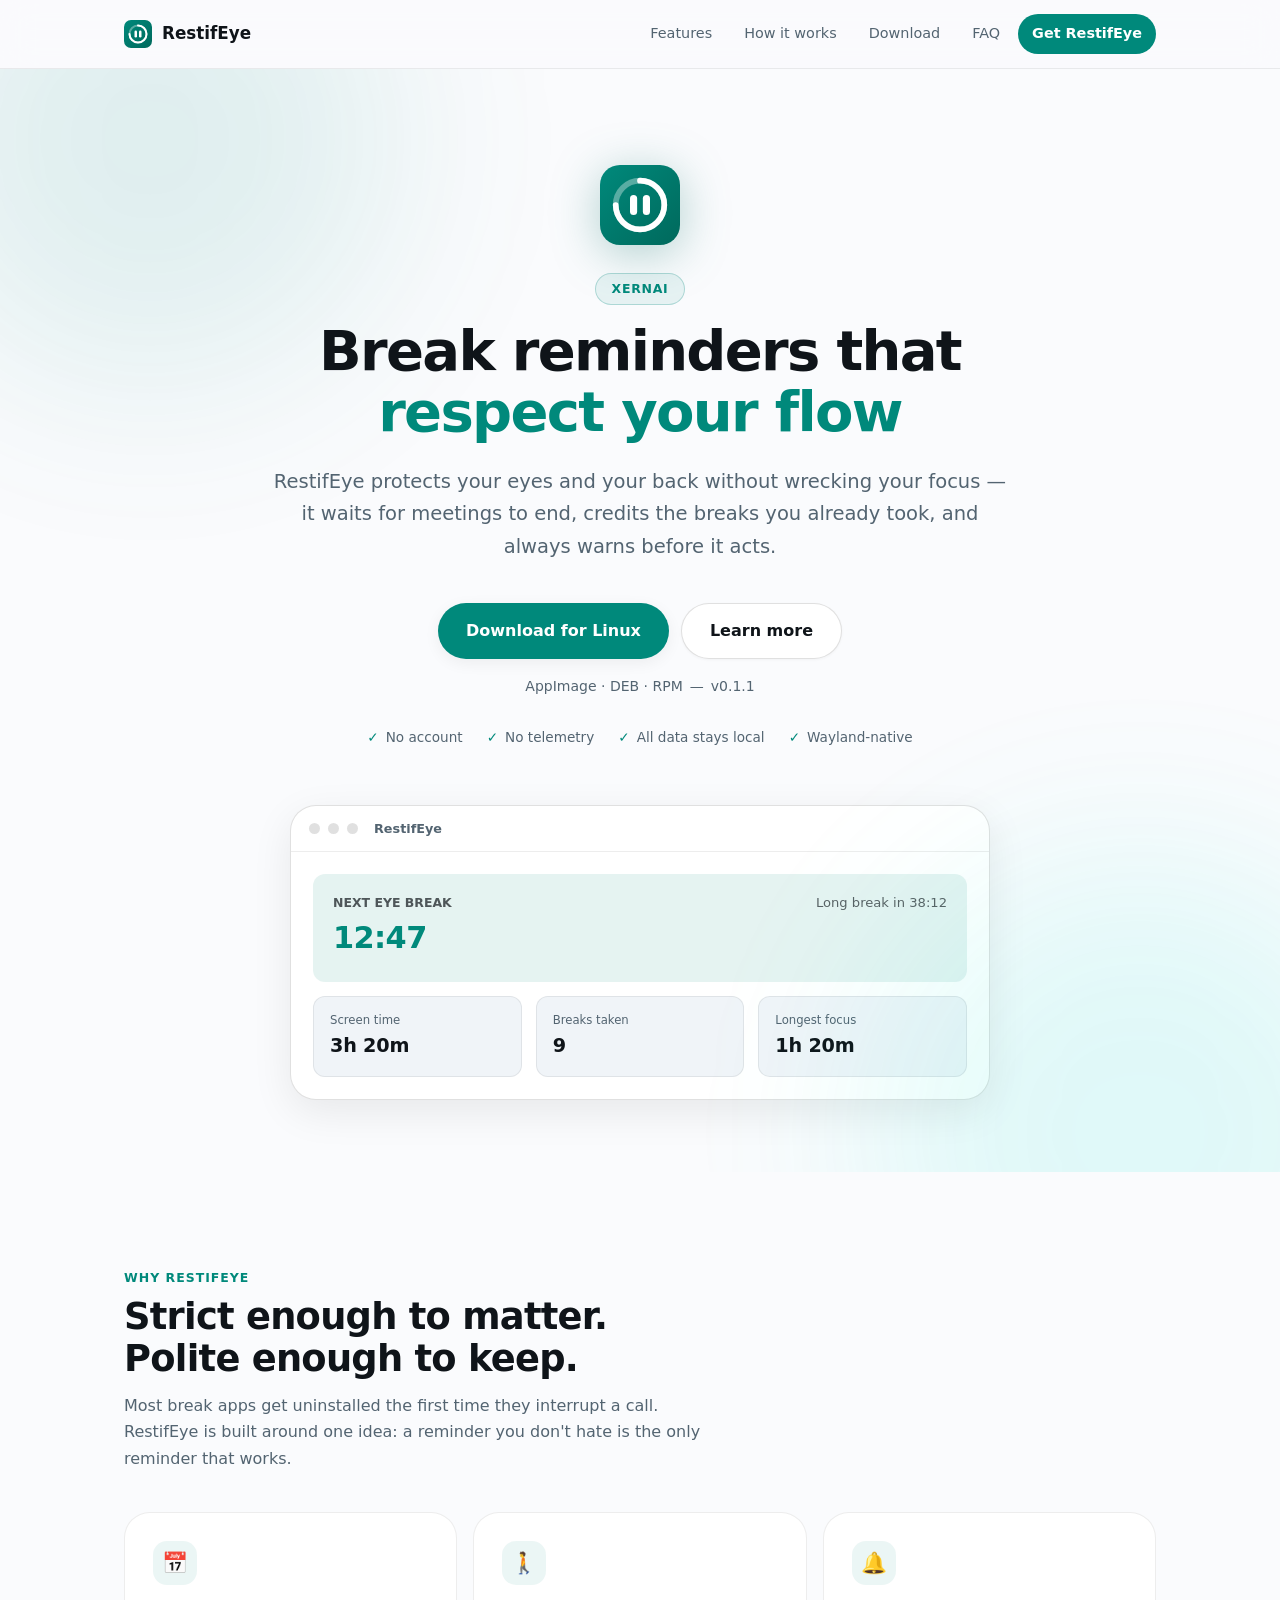
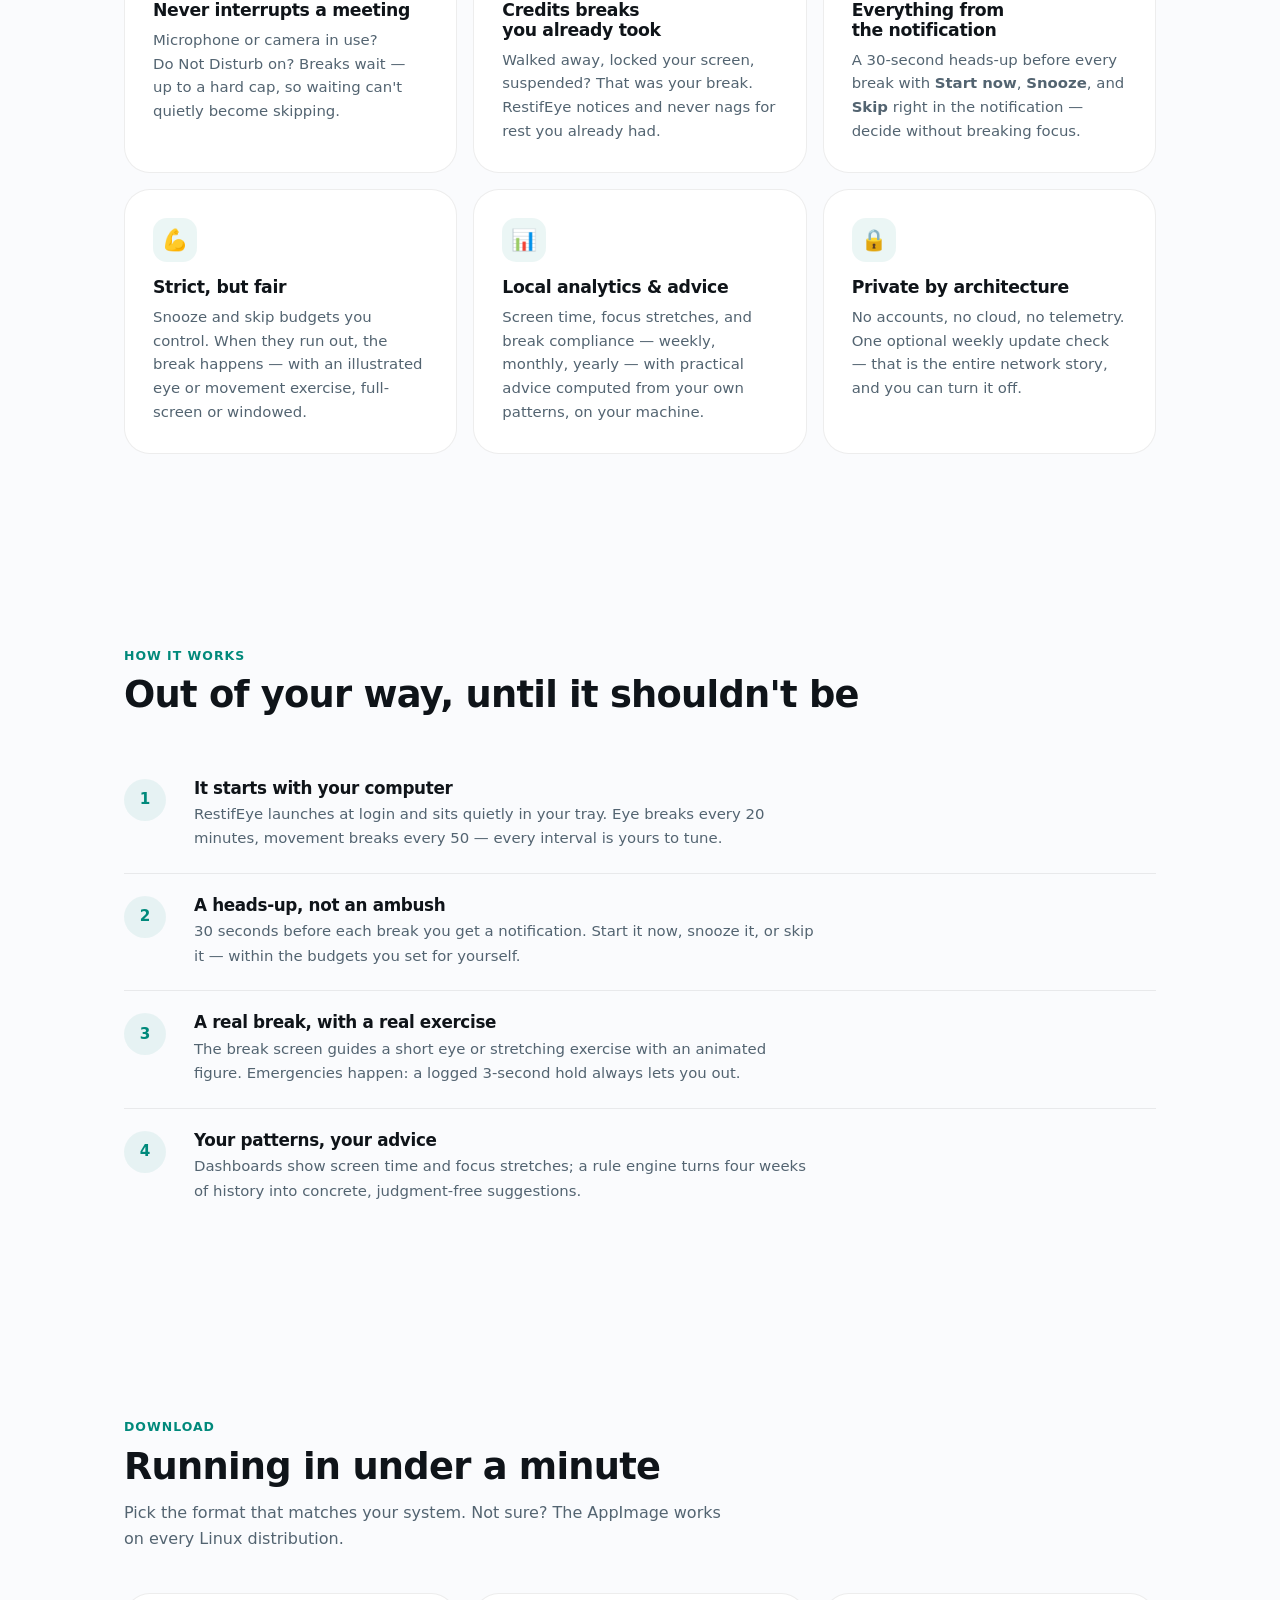
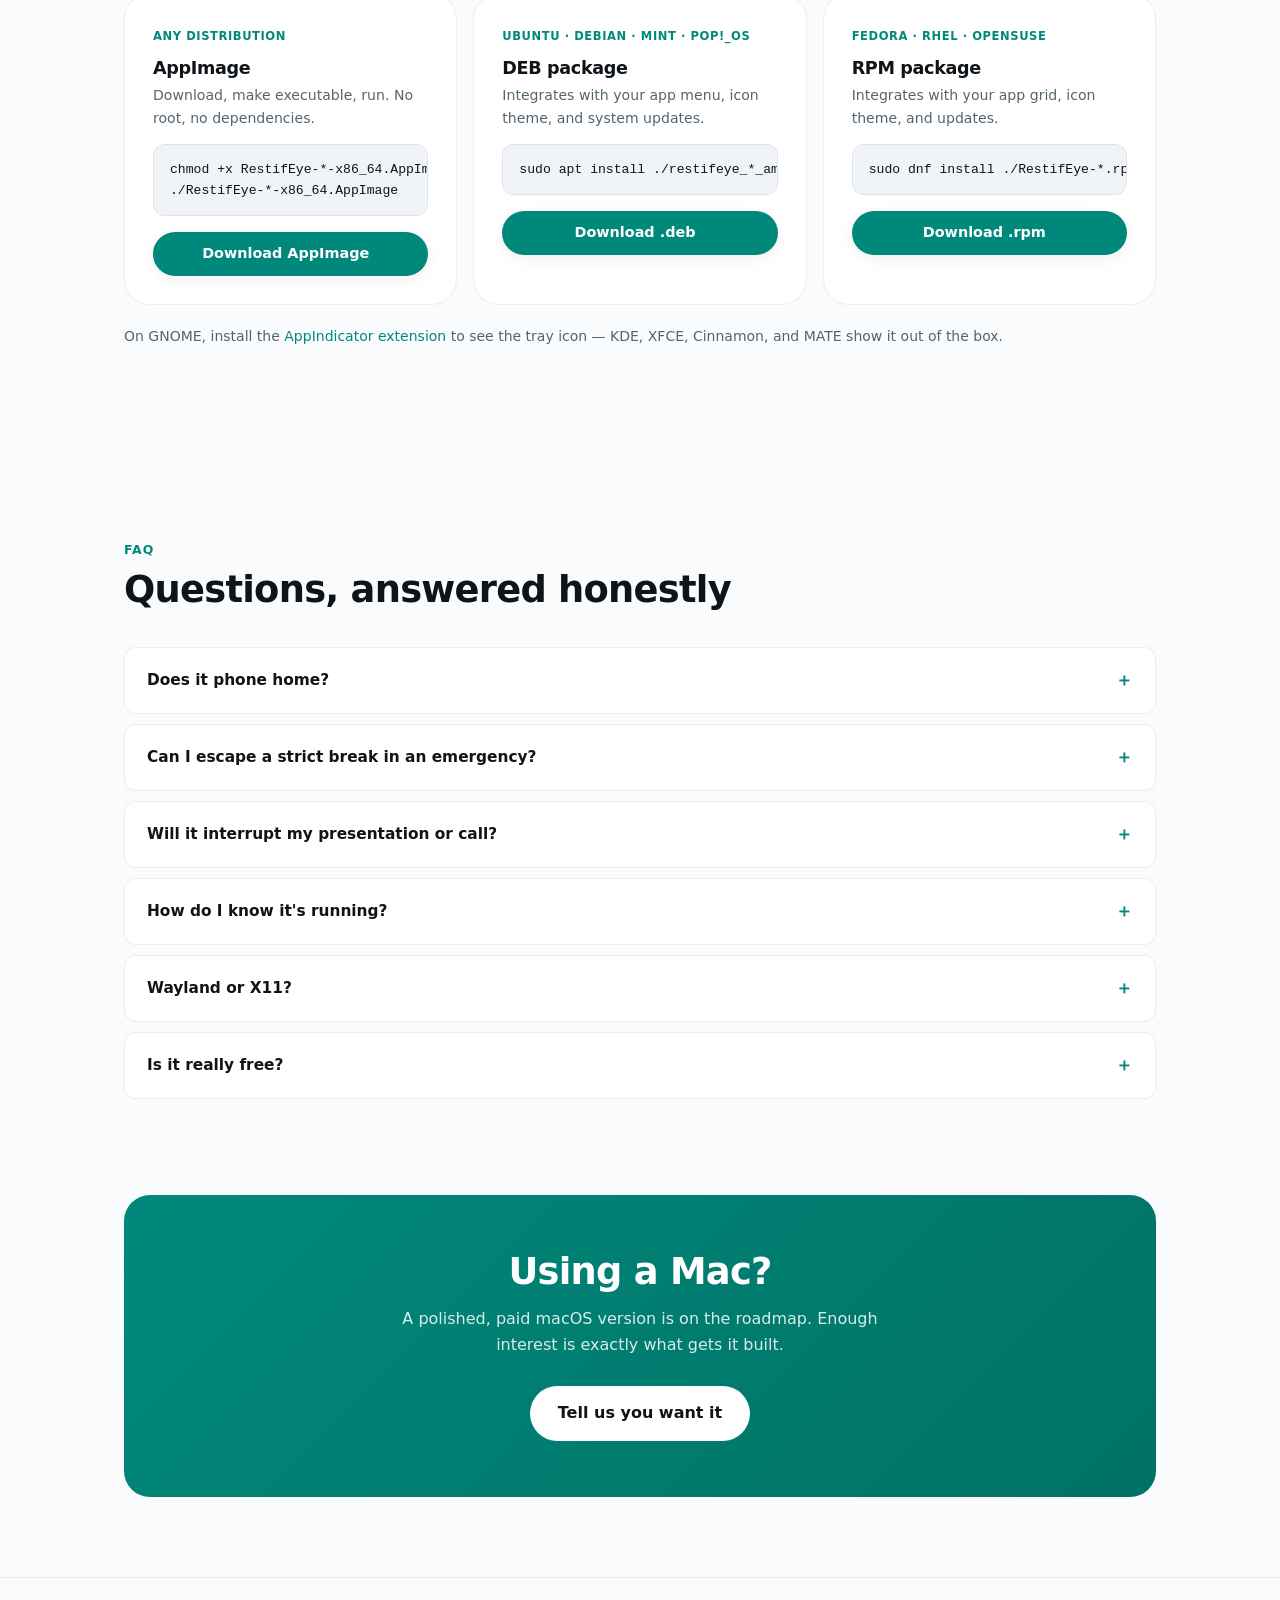
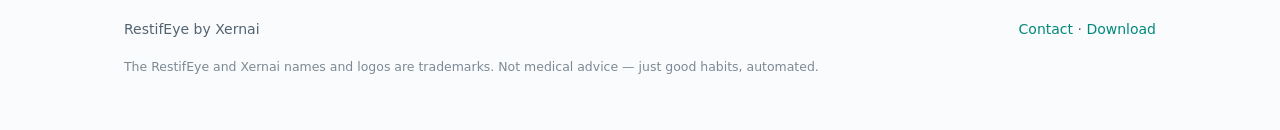
==== site/index.html @ 712b69b4 "feat: add version tracking metadata and update website layout and links" ====
<!DOCTYPE html>
<html lang="en">

<head>
  <meta charset="utf-8">
  <meta name="viewport" content="width=device-width, initial-scale=1">
  <title>RestifEye — break reminders that respect your flow</title>
  <meta name="description"
    content="A free break and eye-rest reminder for Linux. Meeting-aware, Wayland-native, all data stays local. Download as AppImage, DEB, or RPM.">
  <meta property="og:title" content="RestifEye — break reminders that respect your flow">
  <meta property="og:description" content="Free break reminders for Linux. Never mid-meeting. All data local.">
  <meta property="og:type" content="website">
  <meta property="og:image" content="og.png">
  <meta name="twitter:card" content="summary_large_image">
  <link rel="icon" href="icon.svg" type="image/svg+xml">
  <link rel="stylesheet" href="style.css">
</head>

<body>

  <nav class="nav" aria-label="Primary">
    <div class="nav-in">
      <a href="/" class="nav-brand"><img src="icon.svg" alt="" width="28" height="28"><span>RestifEye</span></a>
      <div class="nav-r">
        <a href="#features">Features</a>
        <a href="#how">How it works</a>
        <a href="#download">Download</a>
        <a href="#faq">FAQ</a>
        <a class="nav-cta" href="#download">Get RestifEye</a>
      </div>
    </div>
  </nav>

  <header class="hero">
    <div class="wrap">
      <img class="mark" src="icon.svg" alt="RestifEye logo" width="80" height="80">
      <p class="badge">Xernai</p>
      <h1>Break reminders that <em>respect your flow</em></h1>
      <p class="tagline">RestifEye protects your eyes and your back without wrecking your focus — it waits for meetings
        to end, credits the breaks you already took, and always warns before it acts.</p>
      <div class="hero-cta">
        <a id="hero-dl" class="btn btn-pri" href="#download">Download for Linux</a>
        <a class="btn btn-sec" href="#features">Learn more</a>
      </div>
      <p class="note">AppImage · DEB · RPM&ensp;—&ensp;<span class="version-badge"></span></p>
      <div class="trust" role="list">
        <span role="listitem">No account</span>
        <span role="listitem">No telemetry</span>
        <span role="listitem">All data stays local</span>
        <span role="listitem">Wayland-native</span>
      </div>
      <div class="mock" role="img" aria-label="Preview of the RestifEye dashboard">
        <div class="mock-bar"><i></i><i></i><i></i><b>RestifEye</b></div>
        <div class="mock-body">
          <div class="mock-card">
            <div><small>NEXT EYE BREAK</small><span class="big">12:47</span></div>
            <span class="sub">Long break in 38:12</span>
          </div>
          <div class="mock-row">
            <div class="mock-stat"><small>Screen time</small><b>3h 20m</b></div>
            <div class="mock-stat"><small>Breaks taken</small><b>9</b></div>
            <div class="mock-stat"><small>Longest focus</small><b>1h 20m</b></div>
          </div>
        </div>
      </div>
    </div>
  </header>

  <main>
    <section id="features" class="wrap">
      <p class="kicker">Why RestifEye</p>
      <h2>Strict enough to matter.<br>Polite enough to keep.</h2>
      <p class="section-sub">Most break apps get uninstalled the first time they interrupt a call. RestifEye is built
        around one idea: a reminder you don't hate is the only reminder that works.</p>
      <div class="grid rv-g">
        <div class="card rv">
          <span class="ico" aria-hidden="true">📅</span>
          <h3>Never interrupts a meeting</h3>
          <p>Microphone or camera in use? Do&nbsp;Not&nbsp;Disturb on? Breaks wait — up to a hard cap, so waiting can't
            quietly become skipping.</p>
        </div>
        <div class="card rv">
          <span class="ico" aria-hidden="true">🚶</span>
          <h3>Credits breaks you already took</h3>
          <p>Walked away, locked your screen, suspended? That was your break. RestifEye notices and never nags for rest
            you already had.</p>
        </div>
        <div class="card rv">
          <span class="ico" aria-hidden="true">🔔</span>
          <h3>Everything from the notification</h3>
          <p>A 30-second heads-up before every break with <strong>Start now</strong>, <strong>Snooze</strong>, and
            <strong>Skip</strong> right in the notification — decide without breaking focus.</p>
        </div>
        <div class="card rv">
          <span class="ico" aria-hidden="true">💪</span>
          <h3>Strict, but fair</h3>
          <p>Snooze and skip budgets you control. When they run out, the break happens — with an illustrated eye or
            movement exercise, full-screen or windowed.</p>
        </div>
        <div class="card rv">
          <span class="ico" aria-hidden="true">📊</span>
          <h3>Local analytics &amp; advice</h3>
          <p>Screen time, focus stretches, and break compliance — weekly, monthly, yearly — with practical advice
            computed from your own patterns, on your machine.</p>
        </div>
        <div class="card rv">
          <span class="ico" aria-hidden="true">🔒</span>
          <h3>Private by architecture</h3>
          <p>No accounts, no cloud, no telemetry. One optional weekly update check — that is the entire network story,
            and you can turn it off.</p>
        </div>
      </div>
    </section>

    <section id="how" class="wrap">
      <p class="kicker">How it works</p>
      <h2>Out of your way, until it shouldn't be</h2>
      <div class="steps">
        <div class="step rv">
          <div class="step-n" aria-hidden="true">1</div>
          <div>
            <h3>It starts with your computer</h3>
            <p>RestifEye launches at login and sits quietly in your tray. Eye breaks every 20 minutes, movement breaks
              every 50 — every interval is yours to tune.</p>
          </div>
        </div>
        <div class="step rv">
          <div class="step-n" aria-hidden="true">2</div>
          <div>
            <h3>A heads-up, not an ambush</h3>
            <p>30 seconds before each break you get a notification. Start it now, snooze it, or skip it — within the
              budgets you set for yourself.</p>
          </div>
        </div>
        <div class="step rv">
          <div class="step-n" aria-hidden="true">3</div>
          <div>
            <h3>A real break, with a real exercise</h3>
            <p>The break screen guides a short eye or stretching exercise with an animated figure. Emergencies happen: a
              logged 3-second hold always lets you out.</p>
          </div>
        </div>
        <div class="step rv">
          <div class="step-n" aria-hidden="true">4</div>
          <div>
            <h3>Your patterns, your advice</h3>
            <p>Dashboards show screen time and focus stretches; a rule engine turns four weeks of history into concrete,
              judgment-free suggestions.</p>
          </div>
        </div>
      </div>
    </section>

    <section id="download" class="wrap">
      <p class="kicker">Download</p>
      <h2>Running in under a minute</h2>
      <p class="section-sub">Pick the format that matches your system. Not sure? The AppImage works on every Linux
        distribution.</p>
      <div class="dl-cards rv-g">
        <div class="dl-card rv">
          <span class="tag">Any distribution</span>
          <h3>AppImage</h3>
          <p>Download, make executable, run. No root, no dependencies.</p>
          <pre><code>chmod +x RestifEye-*-x86_64.AppImage
./RestifEye-*-x86_64.AppImage</code></pre>
          <a class="btn btn-pri btn-sm" data-dl="appimage" href="downloads/">
            Download AppImage <span class="dl-size"></span>
          </a>
        </div>
        <div class="dl-card rv">
          <span class="tag">Ubuntu · Debian · Mint · Pop!_OS</span>
          <h3>DEB package</h3>
          <p>Integrates with your app menu, icon theme, and system updates.</p>
          <pre><code>sudo apt install ./restifeye_*_amd64.deb</code></pre>
          <a class="btn btn-pri btn-sm" data-dl="deb" href="downloads/">
            Download .deb <span class="dl-size"></span>
          </a>
        </div>
        <div class="dl-card rv">
          <span class="tag">Fedora · RHEL · openSUSE</span>
          <h3>RPM package</h3>
          <p>Integrates with your app grid, icon theme, and updates.</p>
          <pre><code>sudo dnf install ./RestifEye-*.rpm</code></pre>
          <a class="btn btn-pri btn-sm" data-dl="rpm" href="downloads/">
            Download .rpm <span class="dl-size"></span>
          </a>
        </div>
      </div>
      <p class="note" style="margin-top:20px">
        On GNOME, install the <a href="https://extensions.gnome.org/extension/615/appindicator-support/"
          rel="noopener">AppIndicator extension</a> to see the tray icon — KDE, XFCE, Cinnamon, and MATE show it out of
        the box.
      </p>
    </section>

    <section id="faq" class="wrap">
      <p class="kicker">FAQ</p>
      <h2>Questions, answered honestly</h2>
      <div class="faq">
        <details class="rv">
          <summary>Does it phone home?</summary>
          <p>No. There are no accounts and no telemetry. The only network request RestifEye can make is an optional
            weekly version check, and you can switch it off in Settings.</p>
        </details>
        <details class="rv">
          <summary>Can I escape a strict break in an emergency?</summary>
          <p>Always. Hold the escape button for three seconds and the break ends. It goes on your own stats —
            accountability to yourself, not to us.</p>
        </details>
        <details class="rv">
          <summary>Will it interrupt my presentation or call?</summary>
          <p>No. While your microphone or camera is in use, or Do&nbsp;Not&nbsp;Disturb is on, due breaks are deferred.
            A hard cap (15 minutes by default) makes sure deferral can't become denial.</p>
        </details>
        <details class="rv">
          <summary>How do I know it's running?</summary>
          <p>A tray icon with a small menu (open, pause, quit). Closing the window keeps RestifEye running in the
            background; launching it again reopens the same instance.</p>
        </details>
        <details class="rv">
          <summary>Wayland or X11?</summary>
          <p>Both. RestifEye is developed Wayland-first on Fedora GNOME and uses desktop-portal-friendly D-Bus APIs — no
            X11-only hacks that break on modern sessions.</p>
        </details>
        <details class="rv">
          <summary>Is it really free?</summary>
          <p>Yes — free on Linux, forever. A paid macOS and Windows version may come later; the Linux app stays free.
          </p>
        </details>
      </div>
    </section>

    <div class="wrap">
      <div class="banner rv">
        <h2>Using a Mac?</h2>
        <p>A polished, paid macOS version is on the roadmap. Enough interest is exactly what gets it built.</p>
        <a class="btn" href="mailto:xernaitech@gmail.com?subject=RestifEye%20for%20Mac">Tell us you want it</a>
      </div>
    </div>
  </main>

  <footer>
    <div class="wrap">
      <div class="footer-in">
        <p>RestifEye by Xernai</p>
        <p>
          <a href="mailto:xernaitech@gmail.com">Contact</a> ·
          <a href="#download">Download</a>
        </p>
      </div>
      <p class="footer-fine">The RestifEye and Xernai names and logos are trademarks. Not medical advice — just good
        habits, automated.</p>
    </div>
  </footer>

  <script>
    /* ── Direct downloads from local manifest ── */
    (function () {
      var BASE = 'downloads/';
      function fmtSize(b) { if (!b) return ''; return b > 1048576 ? (b / 1048576).toFixed(1) + ' MB' : (b / 1024).toFixed(0) + ' KB' }

      fetch(BASE + 'version.json')
        .then(function (r) { if (!r.ok) throw r; return r.json() })
        .then(function (d) {
          var files = d.files || {};
          document.querySelectorAll('[data-dl]').forEach(function (el) {
            var f = el.getAttribute('data-dl'), info = files[f];
            if (info && info.name) {
              el.href = BASE + info.name;
              var s = el.querySelector('.dl-size');
              if (s && info.size) s.textContent = fmtSize(info.size);
            }
          });
          if (d.version) {
            document.querySelectorAll('.version-badge').forEach(function (el) { el.textContent = 'v' + d.version });
          }
          var hero = document.getElementById('hero-dl');
          if (hero && files.appimage && files.appimage.name) hero.href = BASE + files.appimage.name;
        })
        .catch(function () { });
    })();

    /* ── Scroll reveal ── */
    (function () {
      var els = document.querySelectorAll('.rv');
      if (!els.length) return;
      if (!('IntersectionObserver' in window)) { els.forEach(function (e) { e.classList.add('on') }); return }
      var obs = new IntersectionObserver(function (entries) {
        entries.forEach(function (e) { if (e.isIntersecting) { e.target.classList.add('on'); obs.unobserve(e.target) } });
      }, { threshold: 0.08, rootMargin: '0px 0px -32px 0px' });
      els.forEach(function (e) { obs.observe(e) });
    })();
  </script>
</body>

</html>
---- site/style.css ----
:root {
  --bg: #FAFBFD; --bg-alt: #F0F4F8; --surface: #FFF; --surface-el: #FFF;
  --text: #0F1419; --text2: #536471; --text3: #8899A6;
  --pri: #00897B; --pri-h: #00796B; --pri-sub: rgba(0,137,123,.08);
  --pri-glow: rgba(0,137,123,.15); --accent: #00E5CC; --on-pri: #FFF;
  --border: rgba(0,0,0,.07); --border2: rgba(0,0,0,.12);
  --sh-sm: 0 1px 3px rgba(0,0,0,.04); --sh-md: 0 4px 16px rgba(0,0,0,.06);
  --sh-lg: 0 12px 40px rgba(0,0,0,.08);
  --r-sm: 12px; --r-md: 18px; --r-lg: 26px; --r-full: 9999px;
  --ease: cubic-bezier(.4,0,.2,1); --ease-o: cubic-bezier(0,0,.2,1);
}
@media(prefers-color-scheme:dark){:root{
  --bg: #0B1015; --bg-alt: #111820; --surface: #161D27; --surface-el: #1C2430;
  --text: #E6EDF3; --text2: #8B949E; --text3: #6E7781;
  --pri: #4DB6AC; --pri-h: #5CC4B8; --pri-sub: rgba(77,182,172,.1);
  --pri-glow: rgba(77,182,172,.12); --accent: #00E5CC; --on-pri: #0B1015;
  --border: rgba(255,255,255,.06); --border2: rgba(255,255,255,.12);
  --sh-sm: 0 1px 3px rgba(0,0,0,.3); --sh-md: 0 4px 16px rgba(0,0,0,.4);
  --sh-lg: 0 12px 40px rgba(0,0,0,.5);
}}
*{margin:0;padding:0;box-sizing:border-box}
html{scroll-behavior:smooth}
@media(prefers-reduced-motion:reduce){
  html{scroll-behavior:auto}
  *,*::before,*::after{animation:none!important;transition:none!important}
}
body{font-family:system-ui,-apple-system,BlinkMacSystemFont,'Segoe UI',Roboto,sans-serif;
  background:var(--bg);color:var(--text);line-height:1.65;-webkit-font-smoothing:antialiased}
h1,h2,h3{line-height:1.15;letter-spacing:-.02em;text-wrap:balance;font-weight:700}
code{font-family:ui-monospace,'JetBrains Mono','Fira Code',Menlo,monospace}
a{color:var(--pri);text-decoration:none}a:hover{text-decoration:underline}
.wrap{max-width:1080px;margin:0 auto;padding-inline:24px}

/* ── Nav ── */
.nav{position:sticky;top:0;z-index:50;backdrop-filter:blur(16px);-webkit-backdrop-filter:blur(16px);
  background:color-mix(in srgb,var(--bg) 80%,transparent);border-bottom:1px solid var(--border)}
.nav-in{display:flex;align-items:center;gap:12px;max-width:1080px;margin:0 auto;padding:14px 24px}
.nav-brand{display:flex;align-items:center;gap:10px;text-decoration:none;color:var(--text)}
.nav-brand img{width:28px;height:28px}
.nav-brand span{font-weight:700;font-size:1.05rem}
.nav-r{margin-left:auto;display:flex;gap:4px;align-items:center}
.nav-r a{color:var(--text2);text-decoration:none;font-size:.9rem;font-weight:500;
  padding:8px 14px;border-radius:var(--r-full);transition:background .15s var(--ease),color .15s var(--ease)}
.nav-r a:hover{background:var(--surface-el);color:var(--text)}
.nav-cta{background:var(--pri)!important;color:var(--on-pri)!important;font-weight:600!important}
.nav-cta:hover{filter:brightness(1.08)}
@media(max-width:640px){.nav-r a:not(.nav-cta){display:none}}

/* ── Hero ── */
.hero{position:relative;overflow:hidden;padding:96px 0 72px;text-align:center}
.hero::before,.hero::after{content:'';position:absolute;border-radius:50%;filter:blur(100px);pointer-events:none;opacity:.7}
.hero::before{width:500px;height:500px;background:var(--pri-glow);top:-180px;left:-100px;animation:drift 18s ease-in-out infinite alternate}
.hero::after{width:560px;height:560px;background:color-mix(in srgb,var(--accent) 15%,transparent);bottom:-240px;right:-140px;animation:drift 22s ease-in-out infinite alternate-reverse}
@keyframes drift{from{transform:translate(0,0)}to{transform:translate(30px,20px)}}
.hero>.wrap{position:relative}
.hero .mark{display:block;width:80px;height:80px;margin:0 auto 28px;
  filter:drop-shadow(0 8px 24px rgba(0,105,92,.3));animation:float 6s ease-in-out infinite}
@keyframes float{0%,100%{transform:translateY(0)}50%{transform:translateY(-8px)}}
.badge{display:inline-block;font-size:.78rem;font-weight:600;letter-spacing:.06em;text-transform:uppercase;
  color:var(--pri);background:var(--pri-sub);border:1px solid color-mix(in srgb,var(--pri) 25%,transparent);
  padding:5px 16px;border-radius:var(--r-full);margin-bottom:16px}
h1{font-size:clamp(2.2rem,5.5vw,3.5rem);letter-spacing:-.03em;line-height:1.08;max-width:760px;margin:0 auto}
h1 em{font-style:normal;color:var(--pri)}
.tagline{font-size:clamp(1.05rem,2vw,1.22rem);color:var(--text2);margin:24px auto 0;max-width:60ch}
.hero-cta{margin-top:40px;display:flex;gap:12px;justify-content:center;flex-wrap:wrap}

/* ── Buttons ── */
.btn{display:inline-flex;align-items:center;gap:10px;padding:14px 28px;border-radius:var(--r-full);
  text-decoration:none;font-weight:600;font-size:1rem;
  transition:transform .15s var(--ease),filter .15s var(--ease),box-shadow .15s var(--ease)}
.btn:hover{filter:brightness(1.07);transform:translateY(-1px);text-decoration:none}
.btn:active{transform:translateY(0)}.btn:focus-visible{outline:3px solid var(--pri);outline-offset:3px}
.btn-pri{background:var(--pri);color:var(--on-pri);box-shadow:var(--sh-md)}
.btn-sec{background:var(--surface);color:var(--text);border:1px solid var(--border2);box-shadow:var(--sh-sm)}
.btn-sm{padding:10px 20px;font-size:.9rem}
.dl-size{font-size:.8rem;opacity:.7;font-weight:400}
.note{margin-top:16px;font-size:.875rem;color:var(--text2)}
.note a{color:var(--pri)}

.trust{margin-top:28px;display:flex;gap:8px 24px;justify-content:center;flex-wrap:wrap;font-size:.85rem;color:var(--text2)}
.trust span::before{content:'✓';color:var(--pri);font-weight:700;margin-right:7px}

/* ── Mock ── */
.mock{margin:56px auto 0;max-width:700px;text-align:left;
  background:var(--surface);border:1px solid var(--border2);border-radius:var(--r-lg);box-shadow:var(--sh-lg);overflow:hidden}
.mock-bar{display:flex;align-items:center;gap:8px;padding:12px 18px;border-bottom:1px solid var(--border)}
.mock-bar i{width:11px;height:11px;border-radius:50%;background:var(--border2);display:inline-block}
.mock-bar b{margin-left:8px;font-size:.8rem;font-weight:600;color:var(--text2)}
.mock-body{padding:22px;display:grid;gap:14px}
.mock-card{background:color-mix(in srgb,var(--pri) 10%,transparent);color:var(--text);
  border-radius:var(--r-sm);padding:18px 20px;display:flex;align-items:baseline;justify-content:space-between;gap:12px;flex-wrap:wrap}
.mock-card small{font-size:.78rem;font-weight:600;opacity:.7;display:block}
.mock-card .big{font-size:1.9rem;font-weight:700;font-variant-numeric:tabular-nums;letter-spacing:-.02em;color:var(--pri)}
.mock-card .sub{font-size:.82rem;opacity:.65}
.mock-row{display:grid;grid-template-columns:repeat(3,1fr);gap:14px}
@media(max-width:560px){.mock-row{grid-template-columns:1fr}}
.mock-stat{background:var(--bg-alt);border:1px solid var(--border);border-radius:var(--r-sm);padding:14px 16px}
.mock-stat small{font-size:.73rem;color:var(--text2);display:block}
.mock-stat b{font-size:1.2rem;font-weight:700;letter-spacing:-.01em}

/* ── Sections ── */
section{padding:96px 0}
.kicker{font-size:.78rem;font-weight:700;letter-spacing:.08em;text-transform:uppercase;color:var(--pri);margin-bottom:8px}
h2{font-size:clamp(1.7rem,3.2vw,2.3rem)}
.section-sub{color:var(--text2);max-width:60ch;margin-top:12px}

/* ── Cards ── */
.grid{display:grid;grid-template-columns:repeat(auto-fit,minmax(280px,1fr));gap:16px;margin-top:40px}
.card{background:var(--surface);border:1px solid var(--border);border-radius:var(--r-lg);padding:28px;
  transition:transform .2s var(--ease),box-shadow .2s var(--ease),border-color .2s var(--ease)}
.card:hover{transform:translateY(-4px);box-shadow:var(--sh-lg);border-color:var(--border2)}
.card h3{font-size:1.08rem;font-weight:600;margin-bottom:8px}
.card p{font-size:.93rem;color:var(--text2);line-height:1.6}
.card .ico{width:44px;height:44px;display:grid;place-items:center;font-size:1.3rem;border-radius:14px;
  margin-bottom:16px;background:var(--pri-sub)}

/* ── Steps ── */
.steps{margin-top:40px}
.step{display:grid;grid-template-columns:52px 1fr;gap:18px;padding:22px 0;border-bottom:1px solid var(--border)}
.step:last-child{border-bottom:none}
.step-n{width:42px;height:42px;border-radius:50%;display:grid;place-items:center;font-weight:700;font-size:.95rem;
  background:var(--pri-sub);color:var(--pri)}
.step h3{font-size:1.05rem;font-weight:600;margin-bottom:4px}
.step p{color:var(--text2);font-size:.93rem;max-width:620px}

/* ── Download ── */
.dl-cards{display:grid;grid-template-columns:repeat(auto-fit,minmax(280px,1fr));gap:16px;margin-top:40px}
.dl-card{background:var(--surface);border:1px solid var(--border);border-radius:var(--r-lg);padding:28px;
  transition:border-color .2s var(--ease)}
.dl-card:hover{border-color:var(--pri)}
.dl-card .tag{display:inline-block;font-size:.72rem;font-weight:700;letter-spacing:.05em;text-transform:uppercase;color:var(--pri);margin-bottom:12px}
.dl-card h3{font-size:1.1rem;font-weight:600;margin-bottom:6px}
.dl-card p{font-size:.88rem;color:var(--text2);margin-bottom:14px}
.dl-card pre{background:var(--bg-alt);border:1px solid var(--border);border-radius:var(--r-sm);
  padding:14px 16px;overflow-x:auto;font-size:.82rem;line-height:1.6;margin-bottom:16px}
.dl-card .btn{width:100%;justify-content:center}

/* ── FAQ ── */
.faq{margin-top:36px;display:grid;gap:10px}
details{background:var(--surface);border:1px solid var(--border);border-radius:var(--r-sm);padding:18px 22px;
  transition:border-color .2s var(--ease)}
details[open]{border-color:var(--border2)}
summary{cursor:pointer;font-weight:600;font-size:.96rem;list-style:none;display:flex;align-items:center;justify-content:space-between;gap:12px}
summary::after{content:'＋';color:var(--pri);font-size:1.1rem;transition:transform .2s var(--ease)}
details[open] summary::after{content:'－'}
summary::-webkit-details-marker{display:none}
details p{margin-top:10px;color:var(--text2);font-size:.92rem;line-height:1.7}

/* ── Banner ── */
.banner{margin:0 0;border-radius:var(--r-lg);
  background:linear-gradient(135deg,var(--pri),color-mix(in srgb,var(--pri) 70%,#003b33));
  color:var(--on-pri);padding:56px 40px;text-align:center}
.banner h2{color:inherit}.banner p{opacity:.85;margin:12px auto 28px;max-width:520px}
.banner .btn{background:var(--surface);color:var(--text)}

/* ── Footer ── */
footer{margin-top:80px;padding:40px 0 52px;border-top:1px solid var(--border);font-size:.875rem;color:var(--text2)}
.footer-in{display:flex;gap:16px 32px;flex-wrap:wrap;justify-content:space-between;align-items:center}
footer a{color:var(--pri);text-decoration:none}footer a:hover{text-decoration:underline}
.footer-fine{margin-top:16px;font-size:.78rem;opacity:.75}

/* ── Scroll reveal ── */
.rv{opacity:0;transform:translateY(24px);transition:opacity .6s var(--ease-o),transform .6s var(--ease-o)}
.rv.on{opacity:1;transform:translateY(0)}
.rv-g>.rv:nth-child(2){transition-delay:.08s}.rv-g>.rv:nth-child(3){transition-delay:.16s}
.rv-g>.rv:nth-child(4){transition-delay:.24s}.rv-g>.rv:nth-child(5){transition-delay:.32s}
.rv-g>.rv:nth-child(6){transition-delay:.4s}

a:focus-visible,summary:focus-visible{outline:3px solid var(--pri);outline-offset:2px;border-radius:4px}
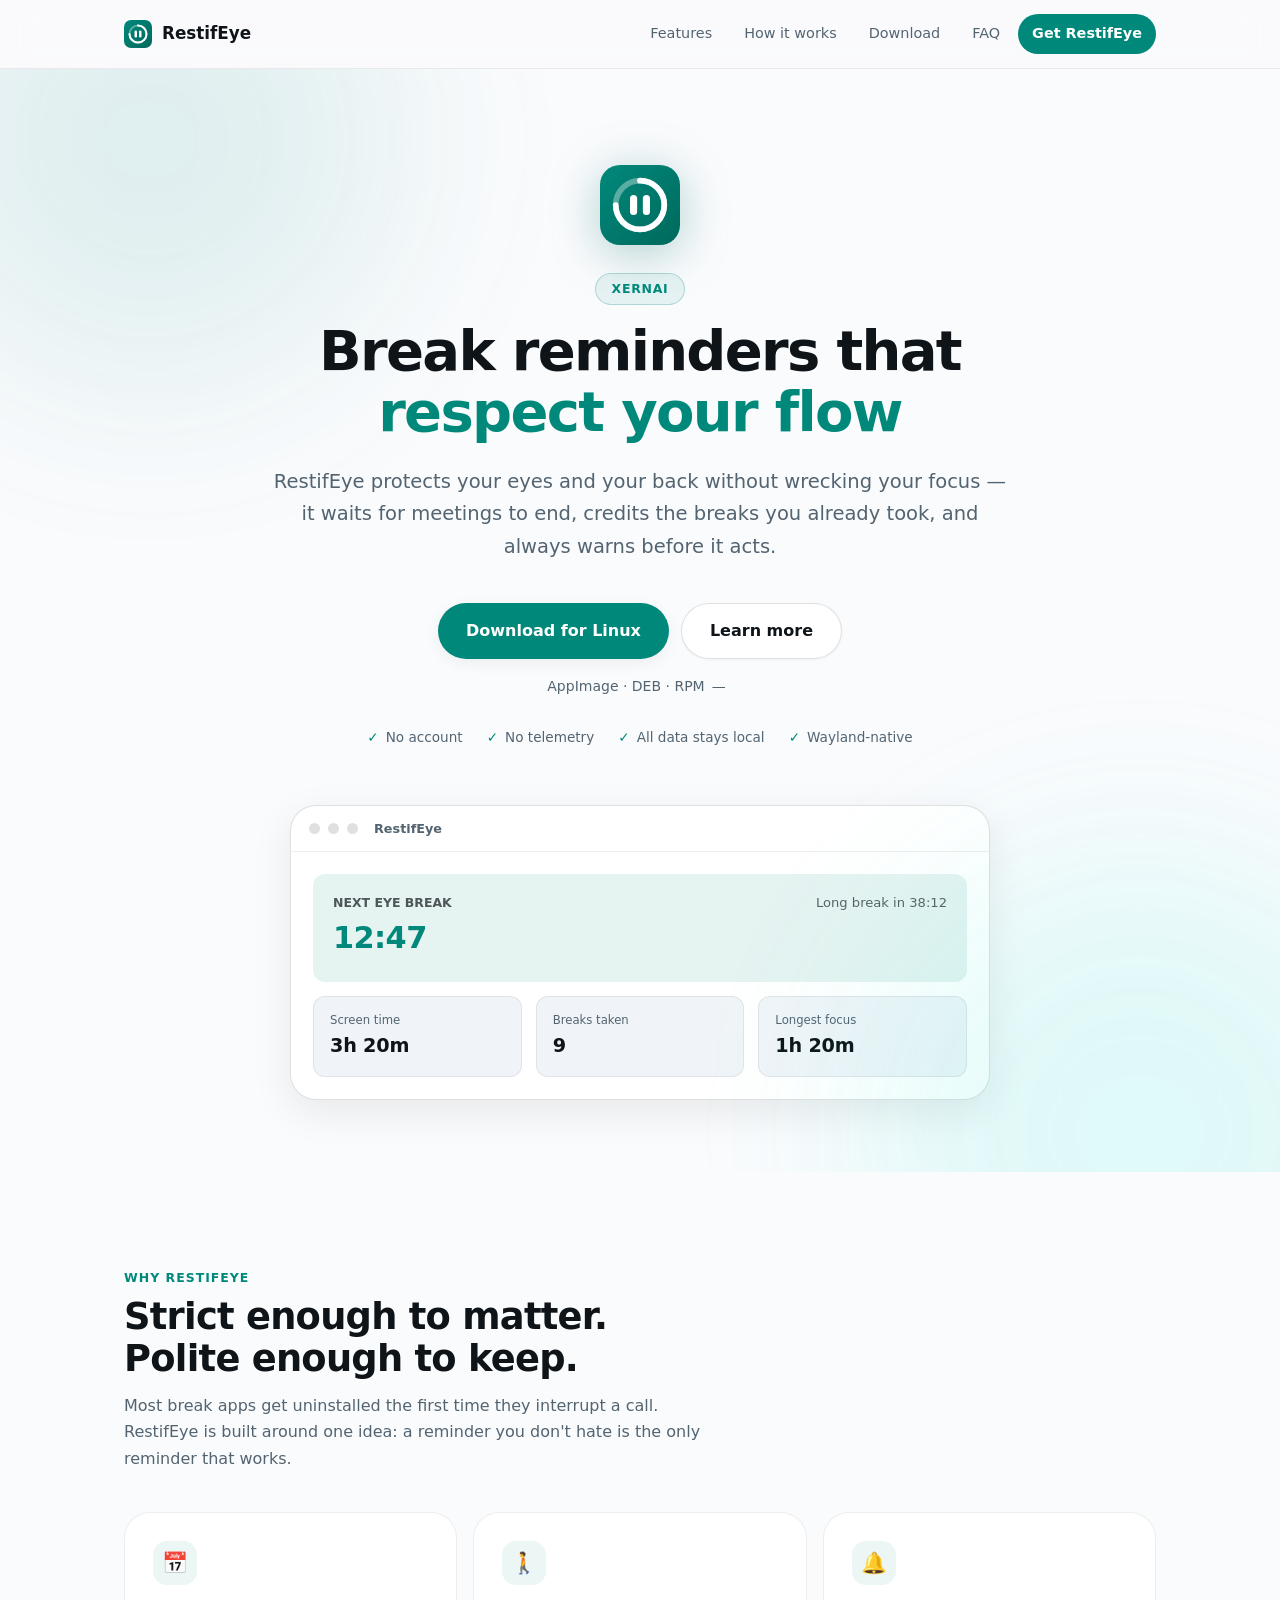
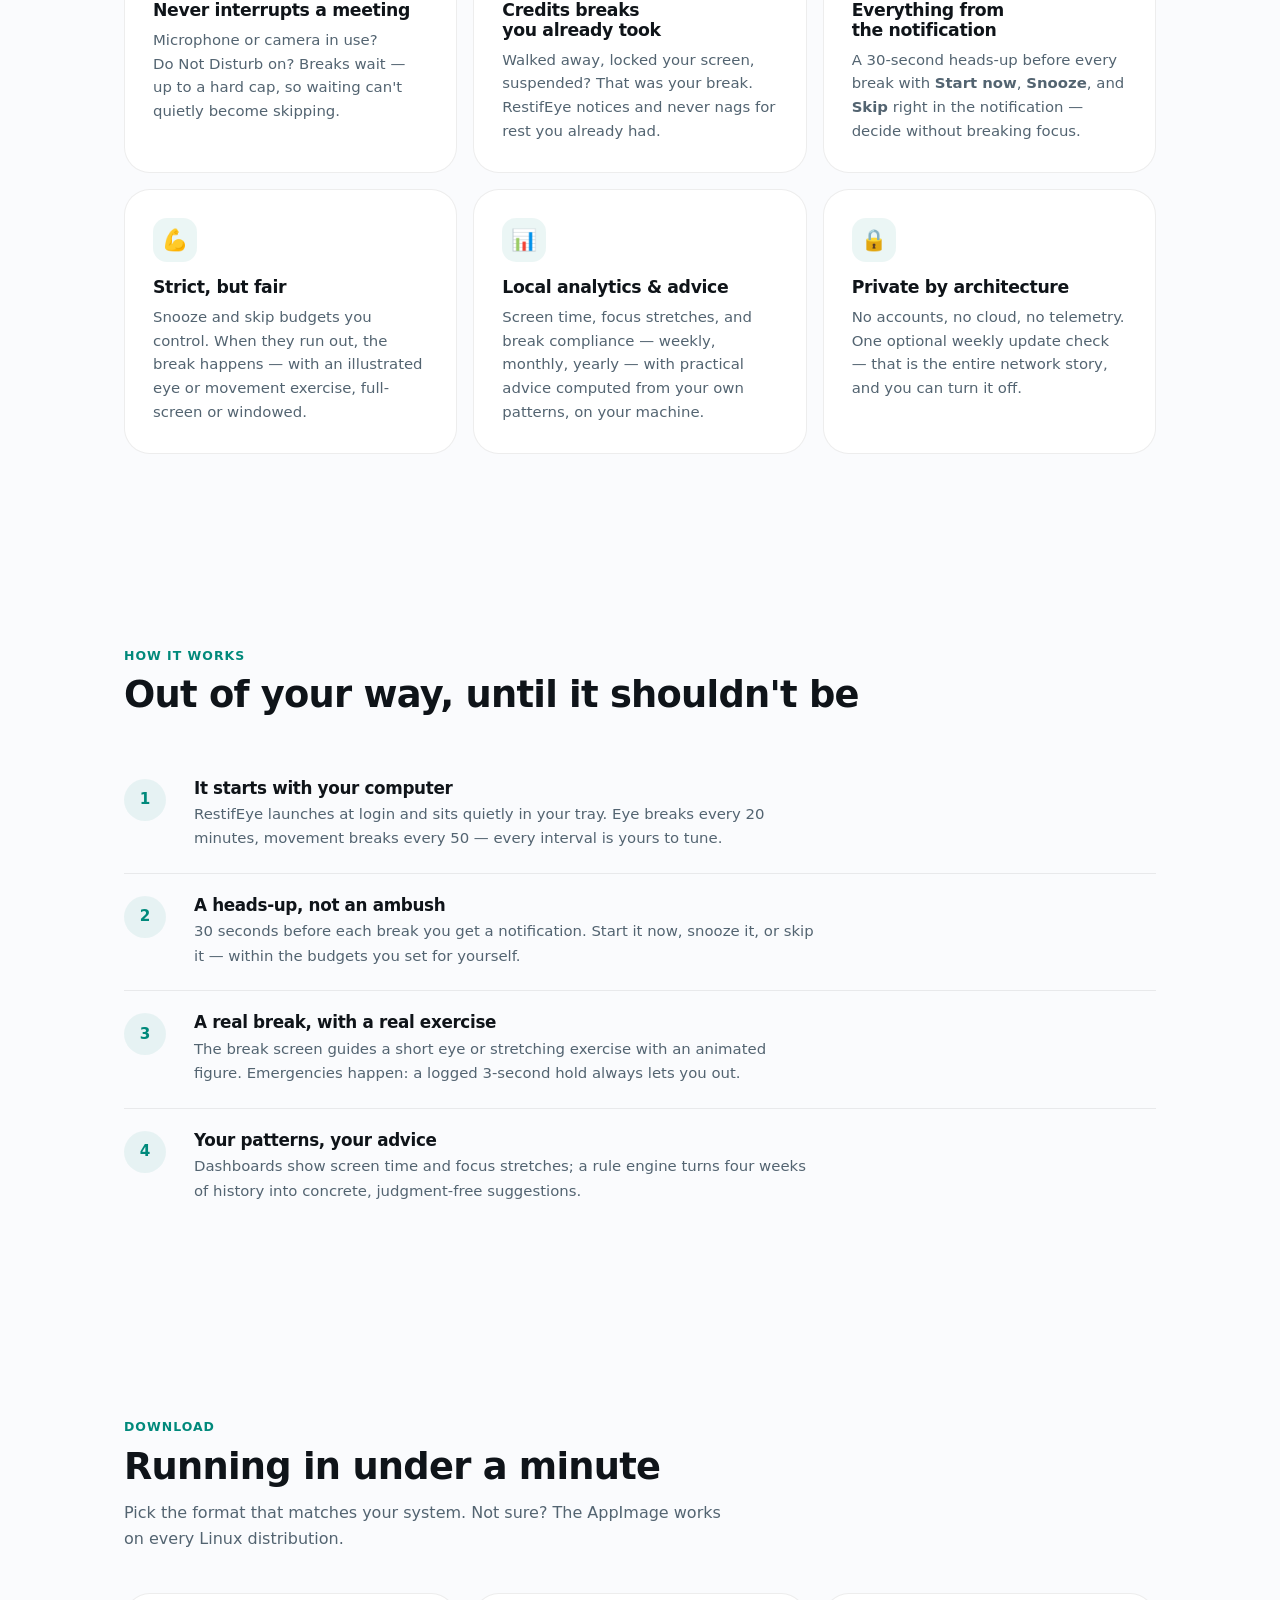
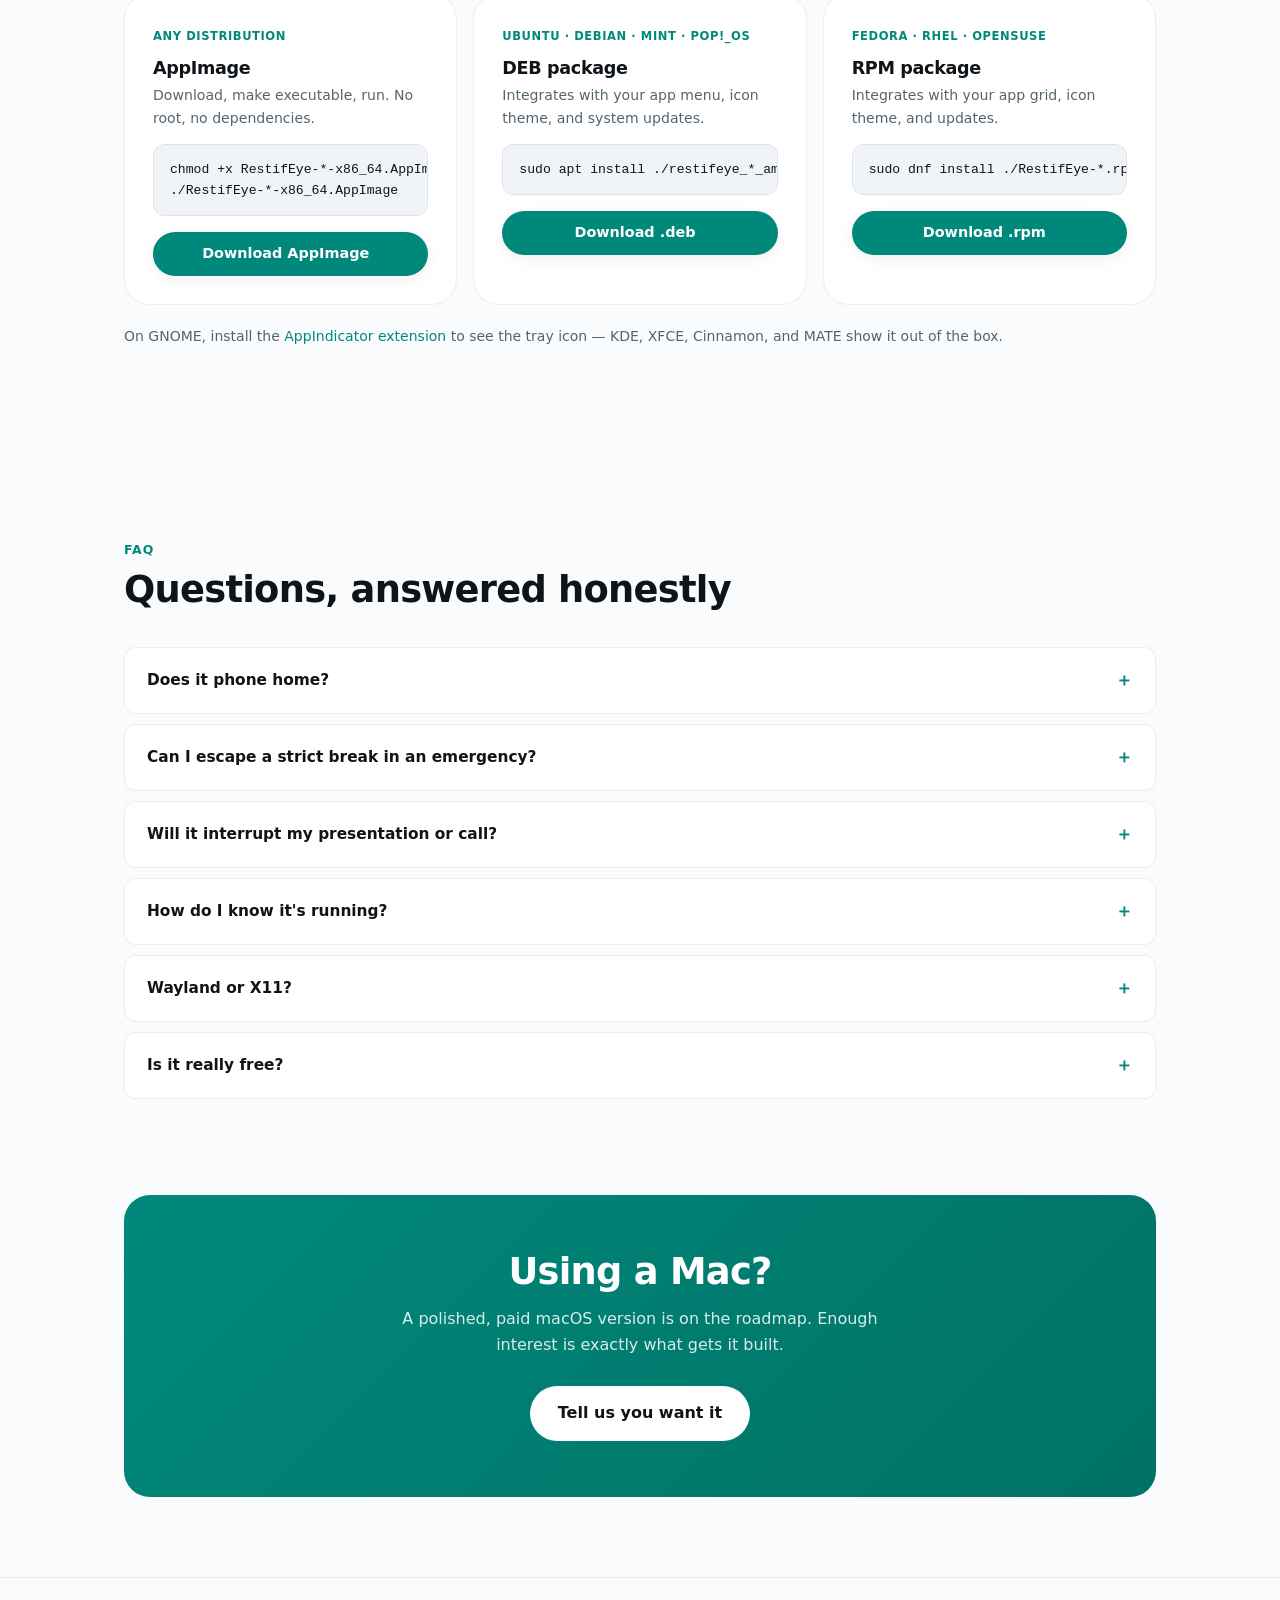
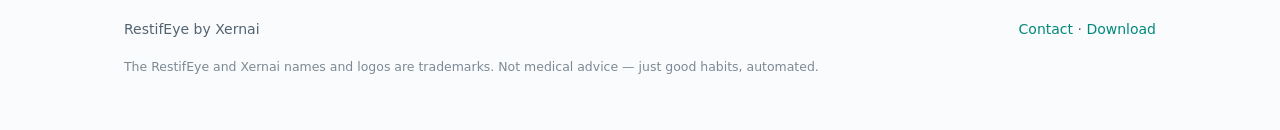
==== commit 68fb9aad: "chore: prepare repo for public visibility - License: GPLv3 → PolyForm Shield 1.0.0 (blocks competing" ====
--- a/site/index.html
+++ b/site/index.html
@@ -163,7 +163,7 @@
           <p>Download, make executable, run. No root, no dependencies.</p>
           <pre><code>chmod +x RestifEye-*-x86_64.AppImage
 ./RestifEye-*-x86_64.AppImage</code></pre>
-          <a class="btn btn-pri btn-sm" data-dl="appimage" href="downloads/">
+          <a class="btn btn-pri btn-sm" data-dl="appimage" href="https://github.com/Xern-AI/RestifEye/releases/latest">
             Download AppImage <span class="dl-size"></span>
           </a>
         </div>
@@ -172,7 +172,7 @@
           <h3>DEB package</h3>
           <p>Integrates with your app menu, icon theme, and system updates.</p>
           <pre><code>sudo apt install ./restifeye_*_amd64.deb</code></pre>
-          <a class="btn btn-pri btn-sm" data-dl="deb" href="downloads/">
+          <a class="btn btn-pri btn-sm" data-dl="deb" href="https://github.com/Xern-AI/RestifEye/releases/latest">
             Download .deb <span class="dl-size"></span>
           </a>
         </div>
@@ -181,7 +181,7 @@
           <h3>RPM package</h3>
           <p>Integrates with your app grid, icon theme, and updates.</p>
           <pre><code>sudo dnf install ./RestifEye-*.rpm</code></pre>
-          <a class="btn btn-pri btn-sm" data-dl="rpm" href="downloads/">
+          <a class="btn btn-pri btn-sm" data-dl="rpm" href="https://github.com/Xern-AI/RestifEye/releases/latest">
             Download .rpm <span class="dl-size"></span>
           </a>
         </div>
@@ -254,30 +254,70 @@
   </footer>
 
   <script>
-    /* ── Direct downloads from local manifest ── */
+    /* ── Direct downloads from GitHub Releases API ── */
     (function () {
-      var BASE = 'downloads/';
-      function fmtSize(b) { if (!b) return ''; return b > 1048576 ? (b / 1048576).toFixed(1) + ' MB' : (b / 1024).toFixed(0) + ' KB' }
-
-      fetch(BASE + 'version.json')
-        .then(function (r) { if (!r.ok) throw r; return r.json() })
-        .then(function (d) {
-          var files = d.files || {};
+      var REPO = 'Xern-AI/RestifEye';
+      var API = 'https://api.github.com/repos/' + REPO + '/releases/latest';
+      var FALLBACK = 'https://github.com/' + REPO + '/releases/latest';
+
+      /* Map data-dl attribute values to asset filename patterns */
+      var PATTERNS = {
+        appimage: /\.AppImage$/i,
+        deb: /\.deb$/i,
+        rpm: /\.rpm$/i
+      };
+
+      function fmtSize(b) {
+        if (!b) return '';
+        return b > 1048576 ? (b / 1048576).toFixed(1) + ' MB' : (b / 1024).toFixed(0) + ' KB';
+      }
+
+      fetch(API, { headers: { Accept: 'application/vnd.github.v3+json' } })
+        .then(function (r) { if (!r.ok) throw r; return r.json(); })
+        .then(function (release) {
+          var assets = release.assets || [];
+
+          /* Build a lookup: { appimage: {url, size}, deb: {…}, rpm: {…} } */
+          var matched = {};
+          assets.forEach(function (a) {
+            Object.keys(PATTERNS).forEach(function (key) {
+              if (PATTERNS[key].test(a.name)) {
+                matched[key] = { url: a.browser_download_url, size: a.size };
+              }
+            });
+          });
+
+          /* Wire up download buttons */
           document.querySelectorAll('[data-dl]').forEach(function (el) {
-            var f = el.getAttribute('data-dl'), info = files[f];
-            if (info && info.name) {
-              el.href = BASE + info.name;
+            var key = el.getAttribute('data-dl');
+            var info = matched[key];
+            if (info && info.url) {
+              el.href = info.url;
               var s = el.querySelector('.dl-size');
               if (s && info.size) s.textContent = fmtSize(info.size);
+            } else {
+              el.href = FALLBACK;
             }
           });
-          if (d.version) {
-            document.querySelectorAll('.version-badge').forEach(function (el) { el.textContent = 'v' + d.version });
+
+          /* Version badge */
+          var tag = (release.tag_name || '').replace(/^v/, '');
+          if (tag) {
+            document.querySelectorAll('.version-badge').forEach(function (el) {
+              el.textContent = 'v' + tag;
+            });
           }
+
+          /* Hero CTA → AppImage direct download */
           var hero = document.getElementById('hero-dl');
-          if (hero && files.appimage && files.appimage.name) hero.href = BASE + files.appimage.name;
+          if (hero && matched.appimage) hero.href = matched.appimage.url;
         })
-        .catch(function () { });
+        .catch(function () {
+          /* On API failure (rate limit, network), fall back to releases page */
+          document.querySelectorAll('[data-dl]').forEach(function (el) {
+            el.href = FALLBACK;
+          });
+        });
     })();
 
     /* ── Scroll reveal ── */
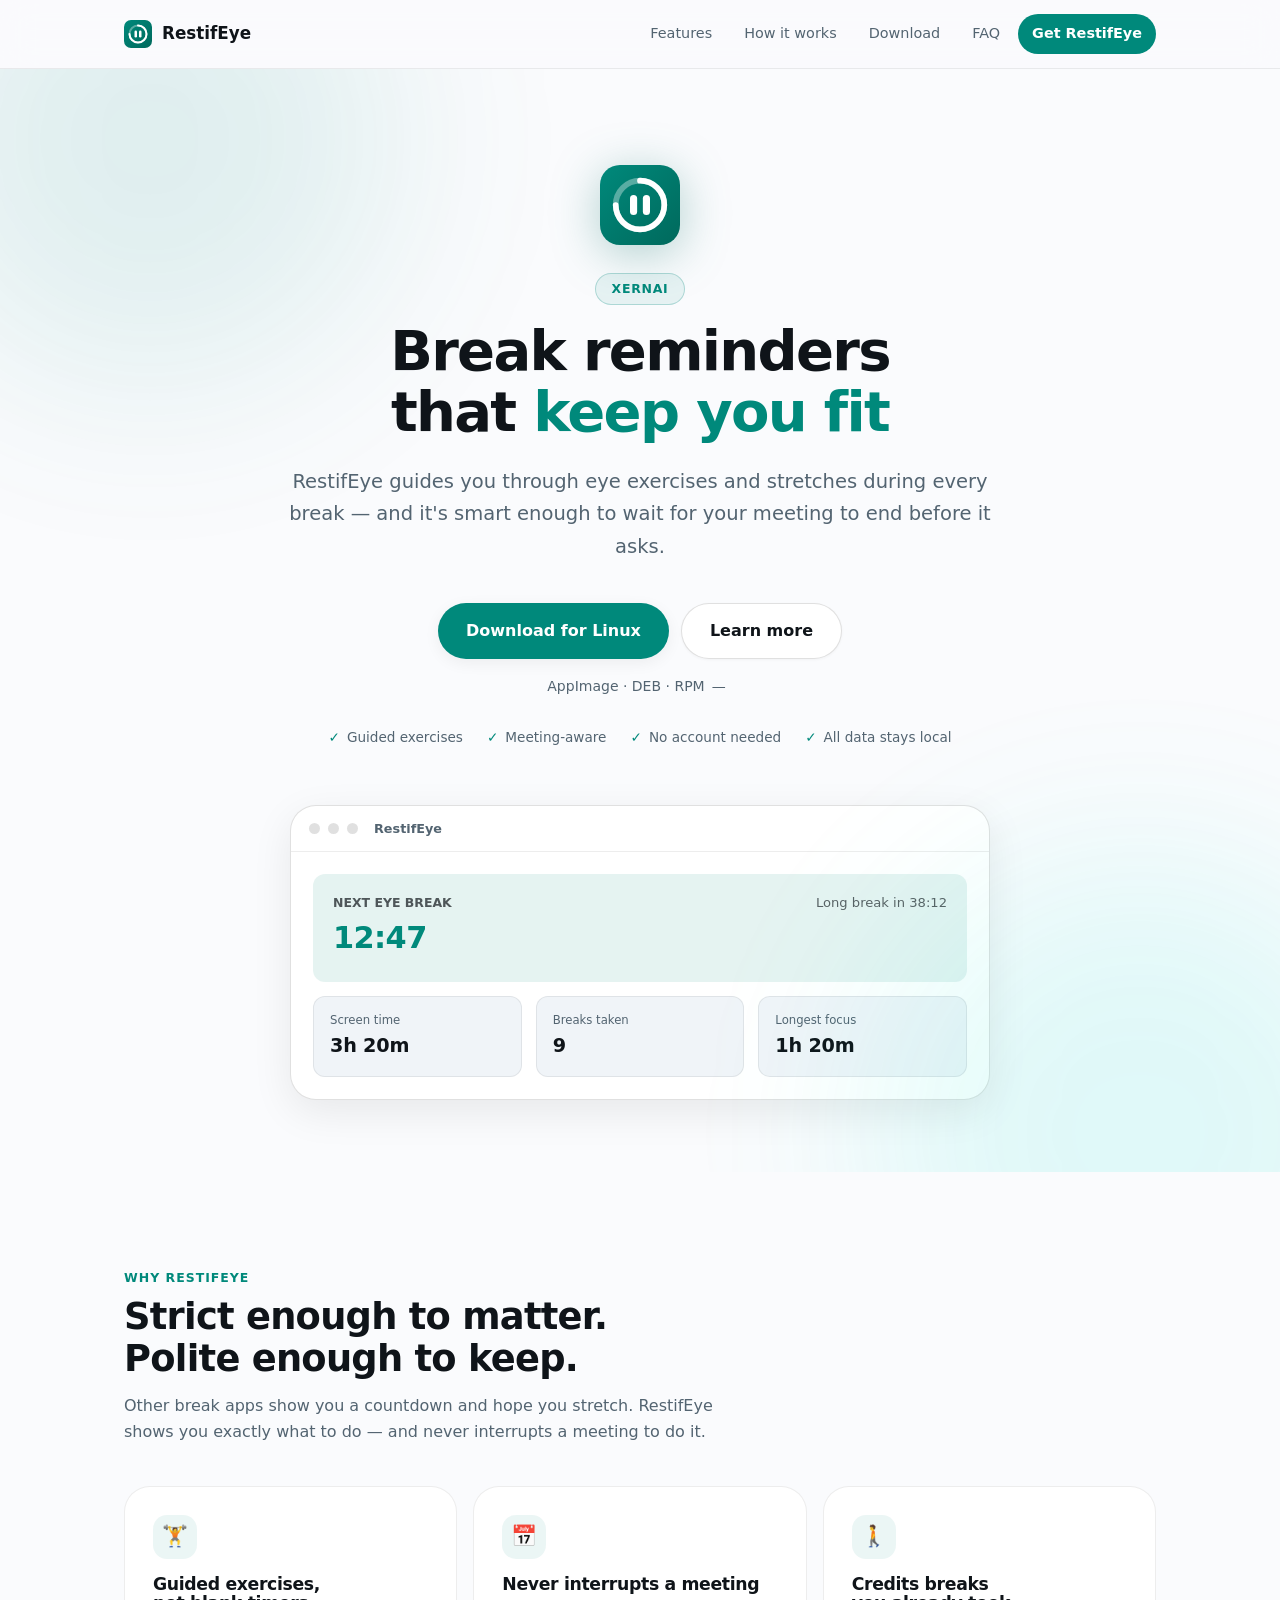
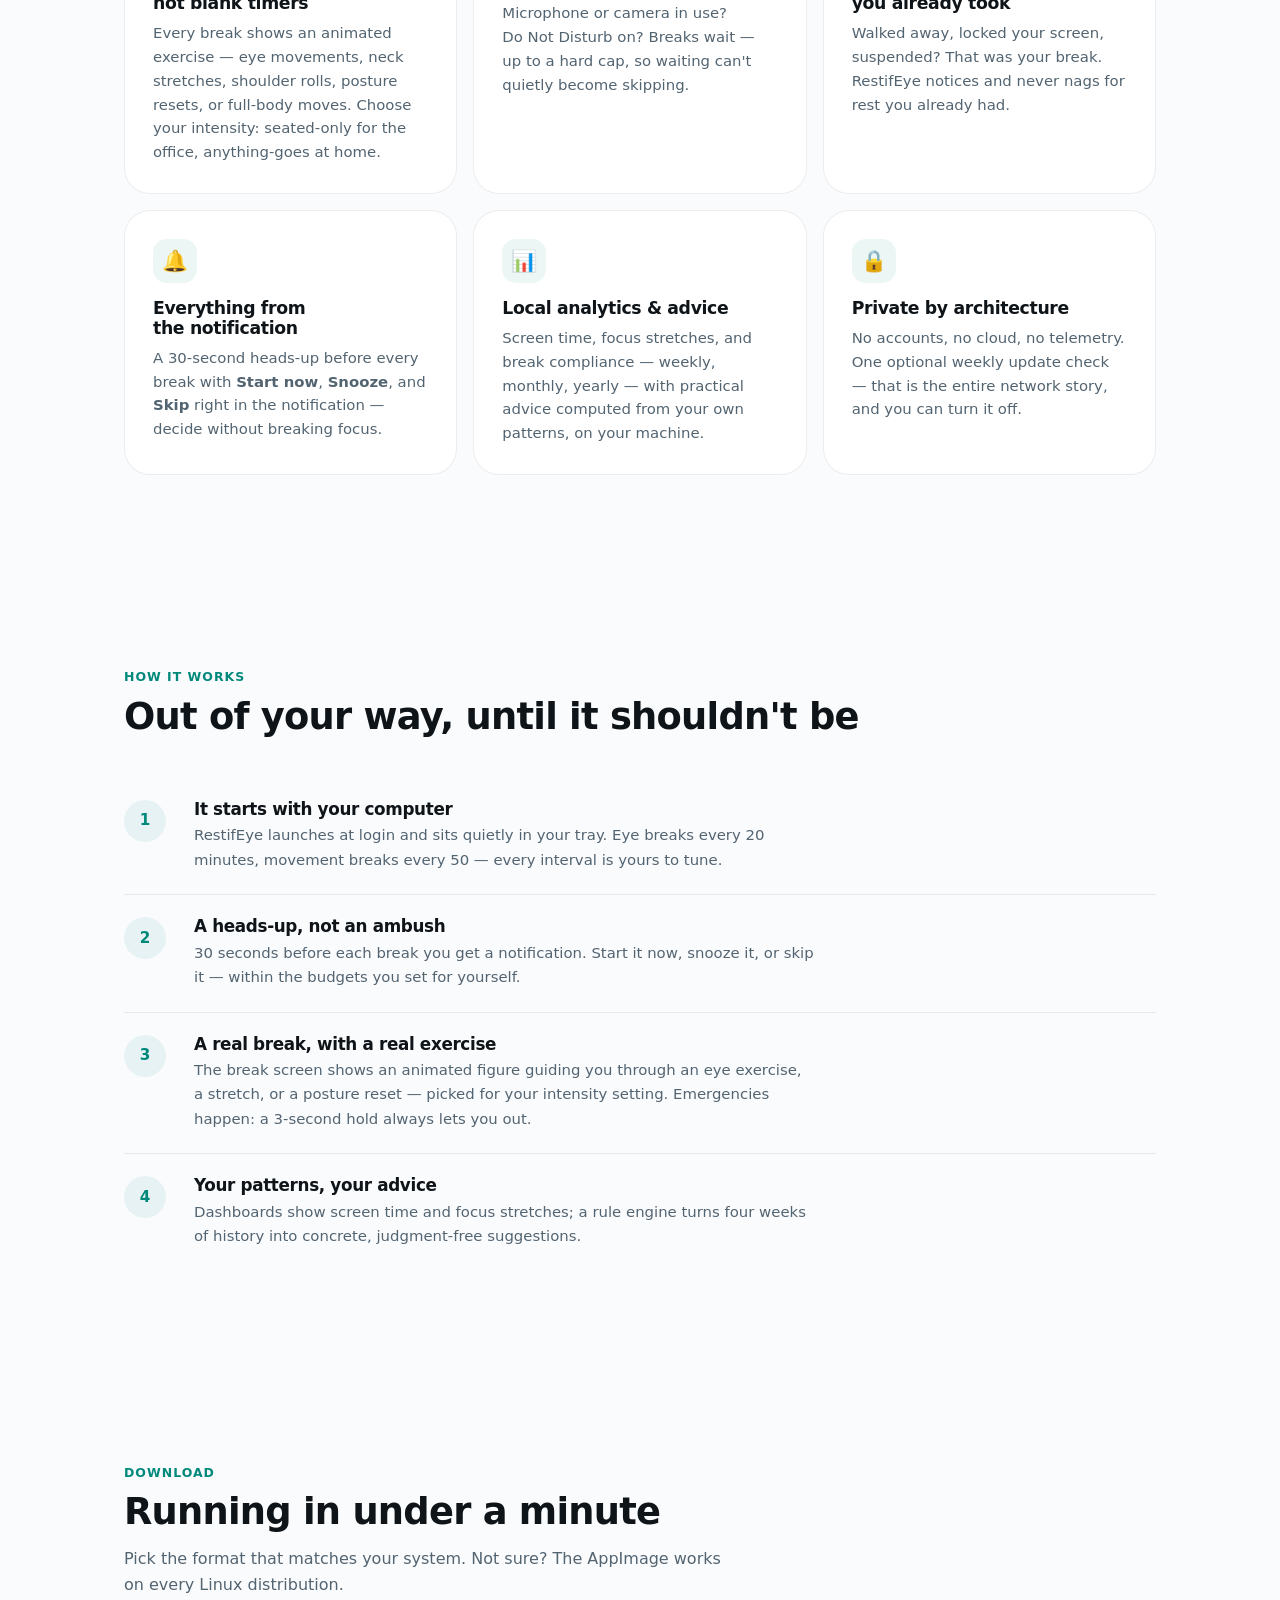
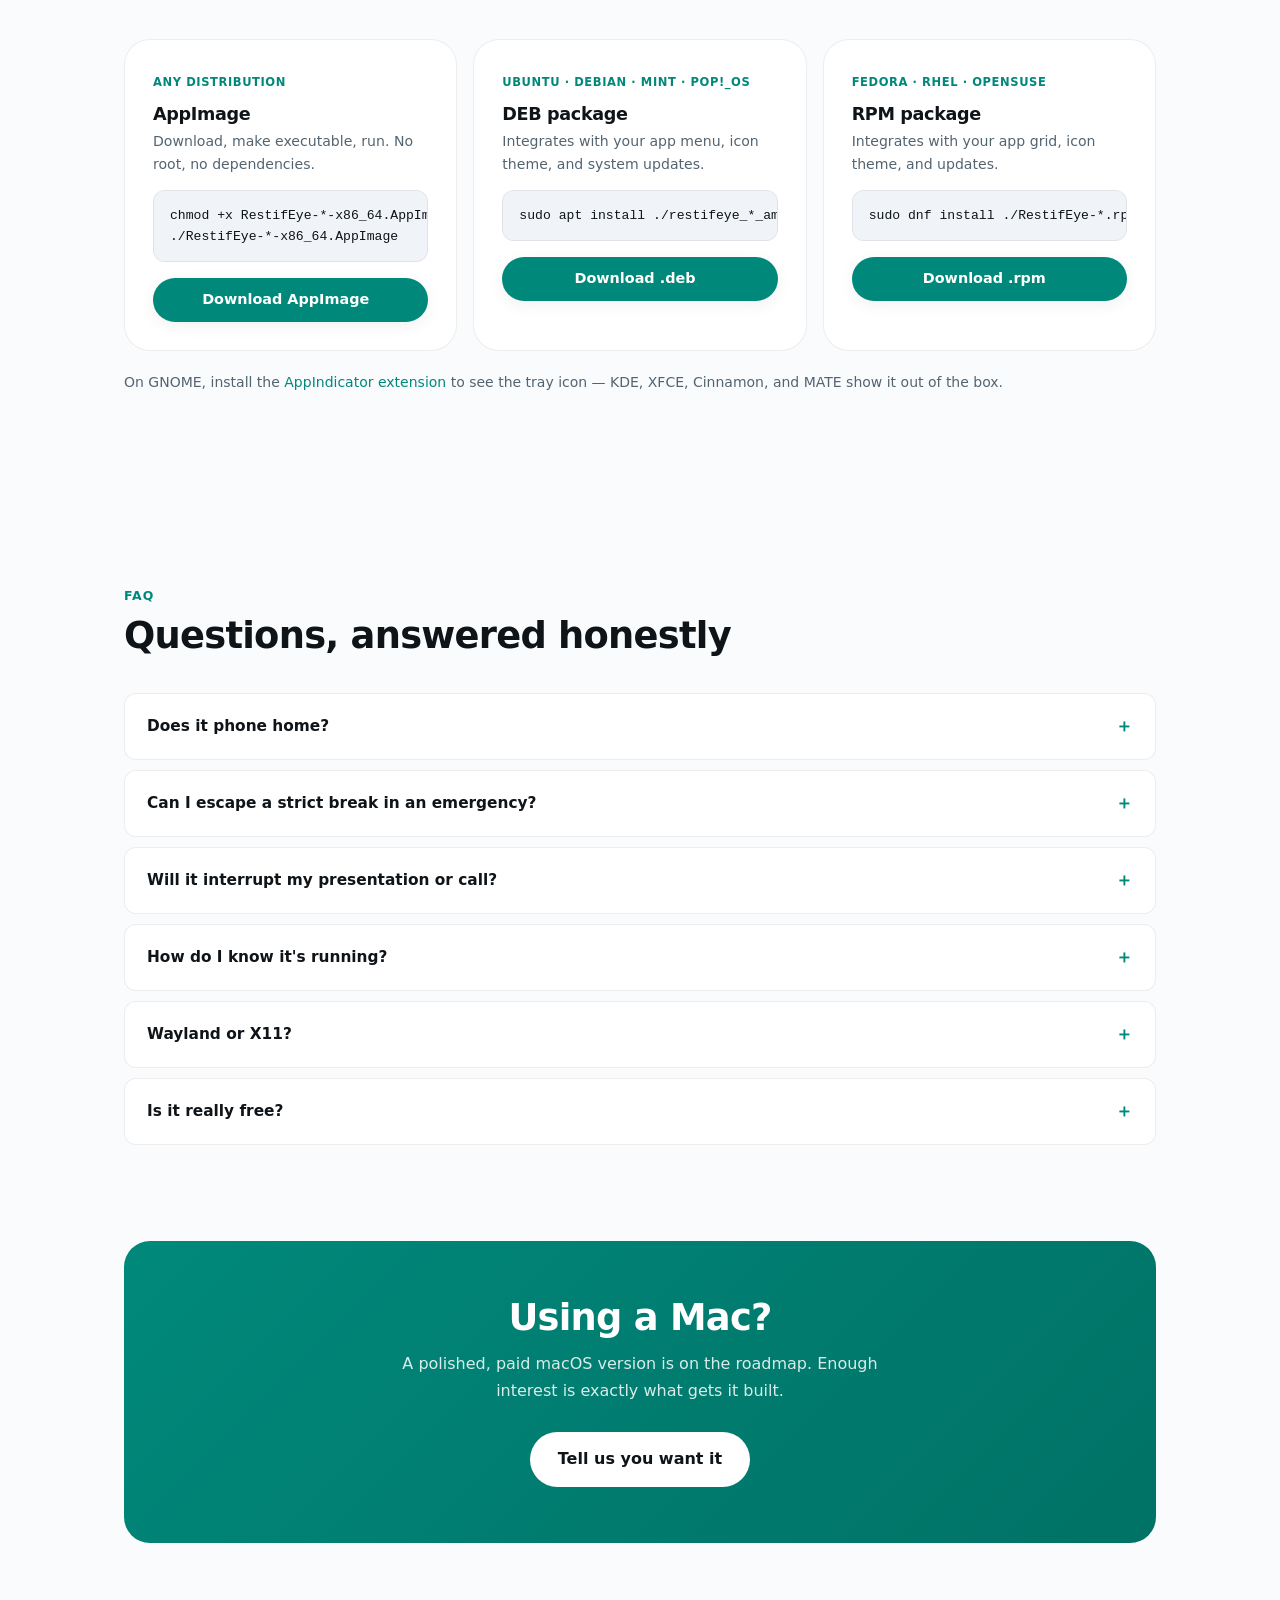
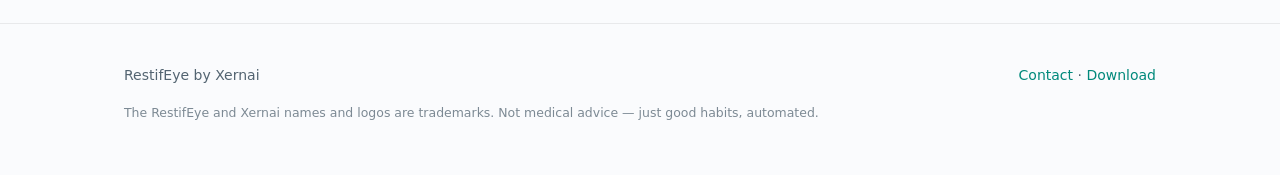
==== commit 300a5b94: "fix: update navigation link path and resolve HTML markup errors" ====
--- a/site/index.html
+++ b/site/index.html
@@ -4,11 +4,11 @@
 <head>
   <meta charset="utf-8">
   <meta name="viewport" content="width=device-width, initial-scale=1">
-  <title>RestifEye — break reminders that respect your flow</title>
+  <title>RestifEye — break reminders that keep you fit</title>
   <meta name="description"
-    content="A free break and eye-rest reminder for Linux. Meeting-aware, Wayland-native, all data stays local. Download as AppImage, DEB, or RPM.">
-  <meta property="og:title" content="RestifEye — break reminders that respect your flow">
-  <meta property="og:description" content="Free break reminders for Linux. Never mid-meeting. All data local.">
+    content="A free break reminder for Linux with guided eye exercises and stretches. Never interrupts meetings. Tracks your screen time locally.">
+  <meta property="og:title" content="RestifEye — break reminders that keep you fit">
+  <meta property="og:description" content="Guided eye exercises and stretches during every break. Never interrupts meetings.">
   <meta property="og:type" content="website">
   <meta property="og:image" content="og.png">
   <meta name="twitter:card" content="summary_large_image">
@@ -20,7 +20,8 @@
 
   <nav class="nav" aria-label="Primary">
     <div class="nav-in">
-      <a href="/" class="nav-brand"><img src="icon.svg" alt="" width="28" height="28"><span>RestifEye</span></a>
+      <a href="/RestifEye/" class="nav-brand"><img src="icon.svg" alt="" width="28"
+          height="28"><span>RestifEye</span></a>
       <div class="nav-r">
         <a href="#features">Features</a>
         <a href="#how">How it works</a>
@@ -35,19 +36,19 @@
     <div class="wrap">
       <img class="mark" src="icon.svg" alt="RestifEye logo" width="80" height="80">
       <p class="badge">Xernai</p>
-      <h1>Break reminders that <em>respect your flow</em></h1>
-      <p class="tagline">RestifEye protects your eyes and your back without wrecking your focus — it waits for meetings
-        to end, credits the breaks you already took, and always warns before it acts.</p>
+      <h1>Break reminders that <em>keep you fit</em></h1>
+      <p class="tagline">RestifEye guides you through eye exercises and stretches during every break — and it's smart
+        enough to wait for your meeting to end before it asks.</p>
       <div class="hero-cta">
         <a id="hero-dl" class="btn btn-pri" href="#download">Download for Linux</a>
         <a class="btn btn-sec" href="#features">Learn more</a>
       </div>
       <p class="note">AppImage · DEB · RPM&ensp;—&ensp;<span class="version-badge"></span></p>
       <div class="trust" role="list">
-        <span role="listitem">No account</span>
-        <span role="listitem">No telemetry</span>
-        <span role="listitem">All data stays local</span>
-        <span role="listitem">Wayland-native</span>
+        <span role="listitem">Guided exercises</span>
+          <span role="listitem">Meeting-aware</span>
+          <span role="listitem">No account needed</span>
+          <span role="listitem">All data stays local</span>
       </div>
       <div class="mock" role="img" aria-label="Preview of the RestifEye dashboard">
         <div class="mock-bar"><i></i><i></i><i></i><b>RestifEye</b></div>
@@ -70,9 +71,15 @@
     <section id="features" class="wrap">
       <p class="kicker">Why RestifEye</p>
       <h2>Strict enough to matter.<br>Polite enough to keep.</h2>
-      <p class="section-sub">Most break apps get uninstalled the first time they interrupt a call. RestifEye is built
-        around one idea: a reminder you don't hate is the only reminder that works.</p>
+      <p class="section-sub">Other break apps show you a countdown and hope you stretch. RestifEye shows you exactly
+        what to do — and never interrupts a meeting to do it.</p>
       <div class="grid rv-g">
+        <div class="card rv">
+          <span class="ico" aria-hidden="true">🏋️</span>
+          <h3>Guided exercises, not blank timers</h3>
+          <p>Every break shows an animated exercise — eye movements, neck stretches, shoulder rolls, posture resets, or
+            full-body moves. Choose your intensity: seated-only for the office, anything-goes at home.</p>
+        </div>
         <div class="card rv">
           <span class="ico" aria-hidden="true">📅</span>
           <h3>Never interrupts a meeting</h3>
@@ -89,13 +96,8 @@
           <span class="ico" aria-hidden="true">🔔</span>
           <h3>Everything from the notification</h3>
           <p>A 30-second heads-up before every break with <strong>Start now</strong>, <strong>Snooze</strong>, and
-            <strong>Skip</strong> right in the notification — decide without breaking focus.</p>
-        </div>
-        <div class="card rv">
-          <span class="ico" aria-hidden="true">💪</span>
-          <h3>Strict, but fair</h3>
-          <p>Snooze and skip budgets you control. When they run out, the break happens — with an illustrated eye or
-            movement exercise, full-screen or windowed.</p>
+            <strong>Skip</strong> right in the notification — decide without breaking focus.
+          </p>
         </div>
         <div class="card rv">
           <span class="ico" aria-hidden="true">📊</span>
@@ -136,8 +138,8 @@
           <div class="step-n" aria-hidden="true">3</div>
           <div>
             <h3>A real break, with a real exercise</h3>
-            <p>The break screen guides a short eye or stretching exercise with an animated figure. Emergencies happen: a
-              logged 3-second hold always lets you out.</p>
+            <p>The break screen shows an animated figure guiding you through an eye exercise, a stretch, or a posture
+              reset — picked for your intensity setting. Emergencies happen: a 3-second hold always lets you out.</p>
           </div>
         </div>
         <div class="step rv">
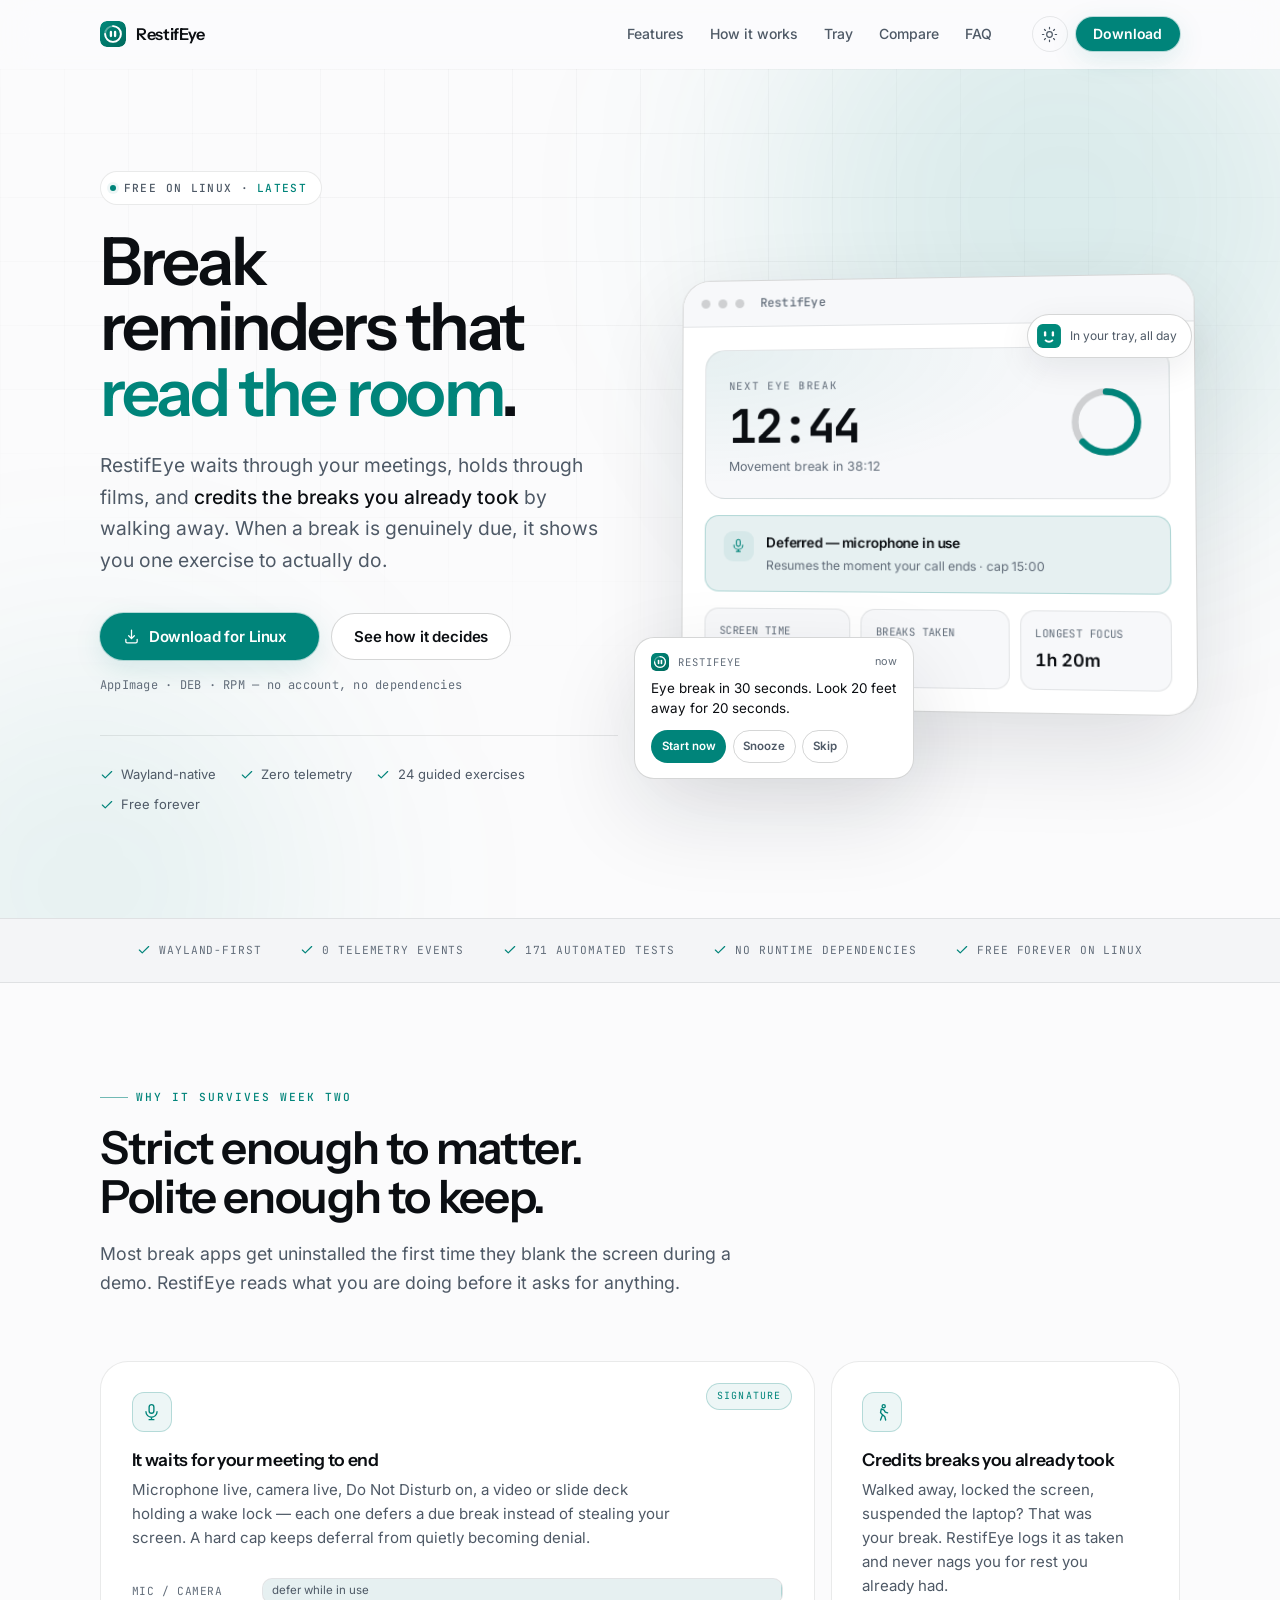
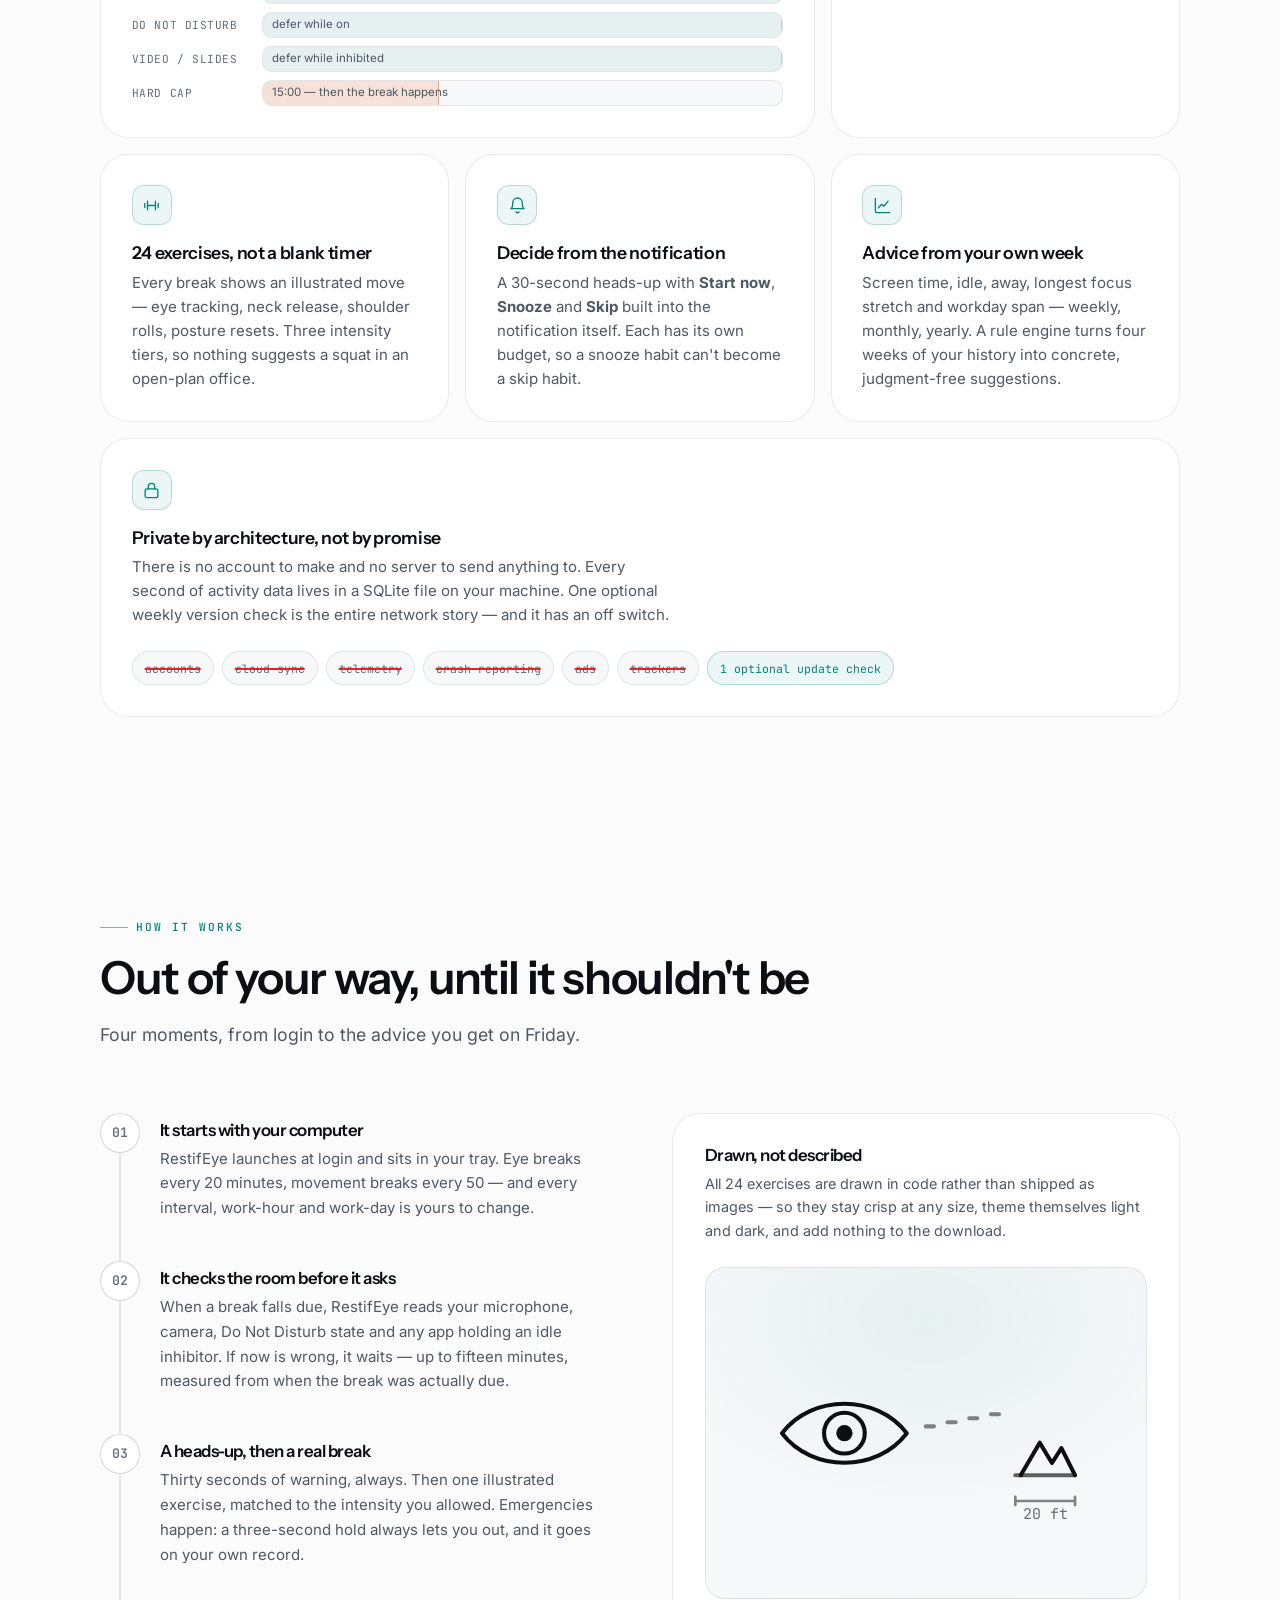
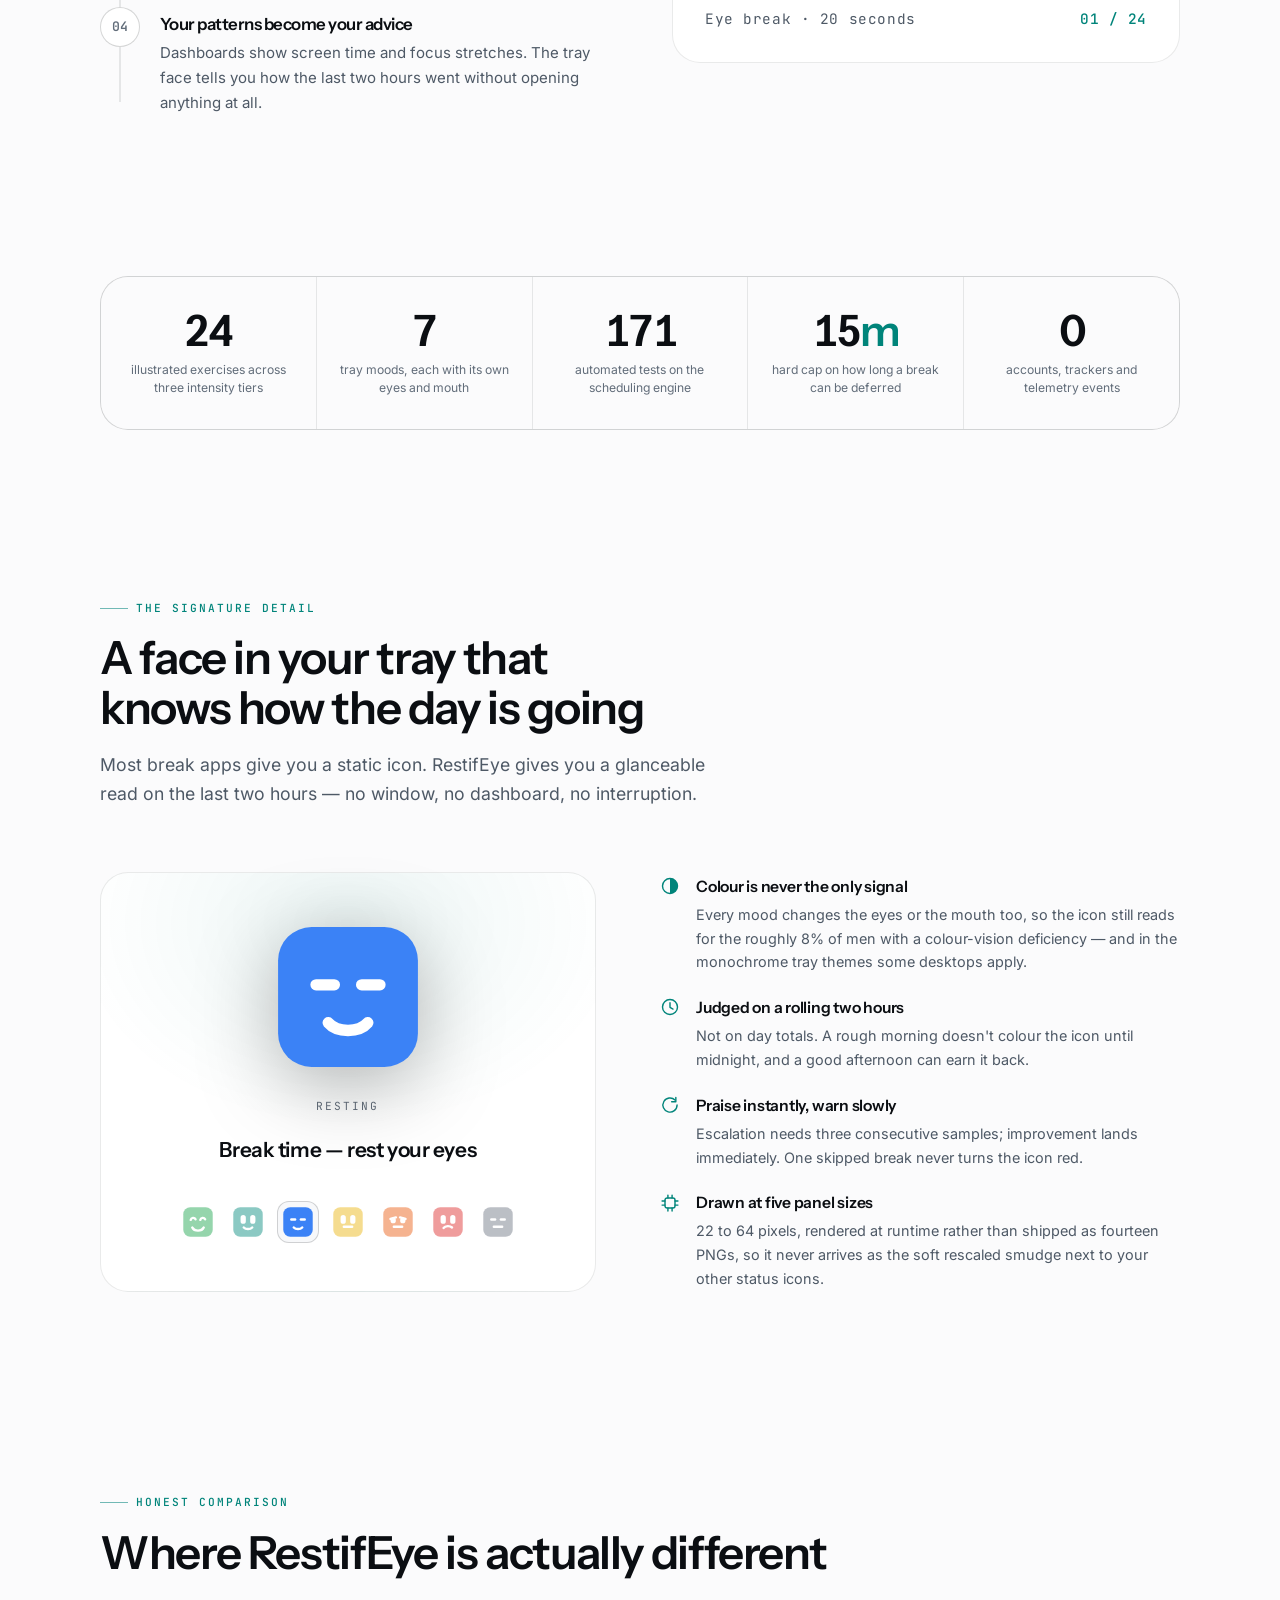
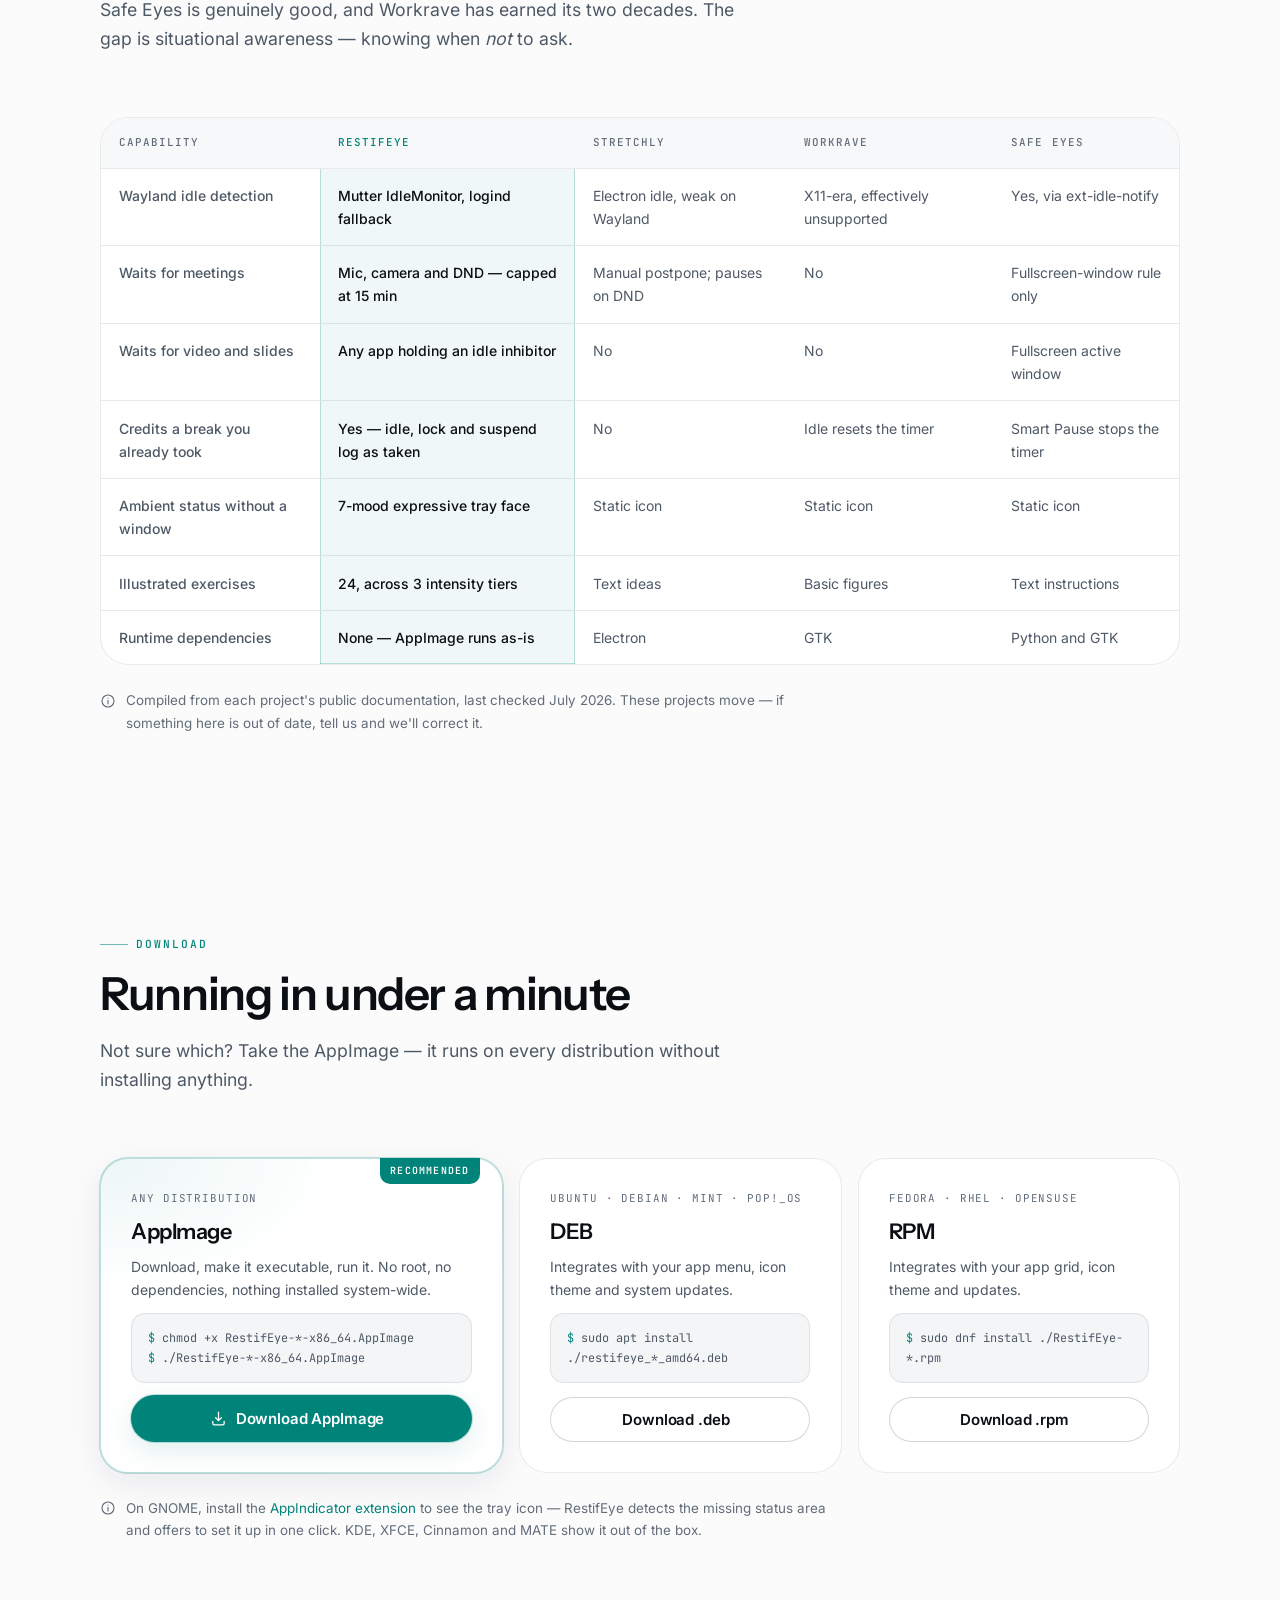
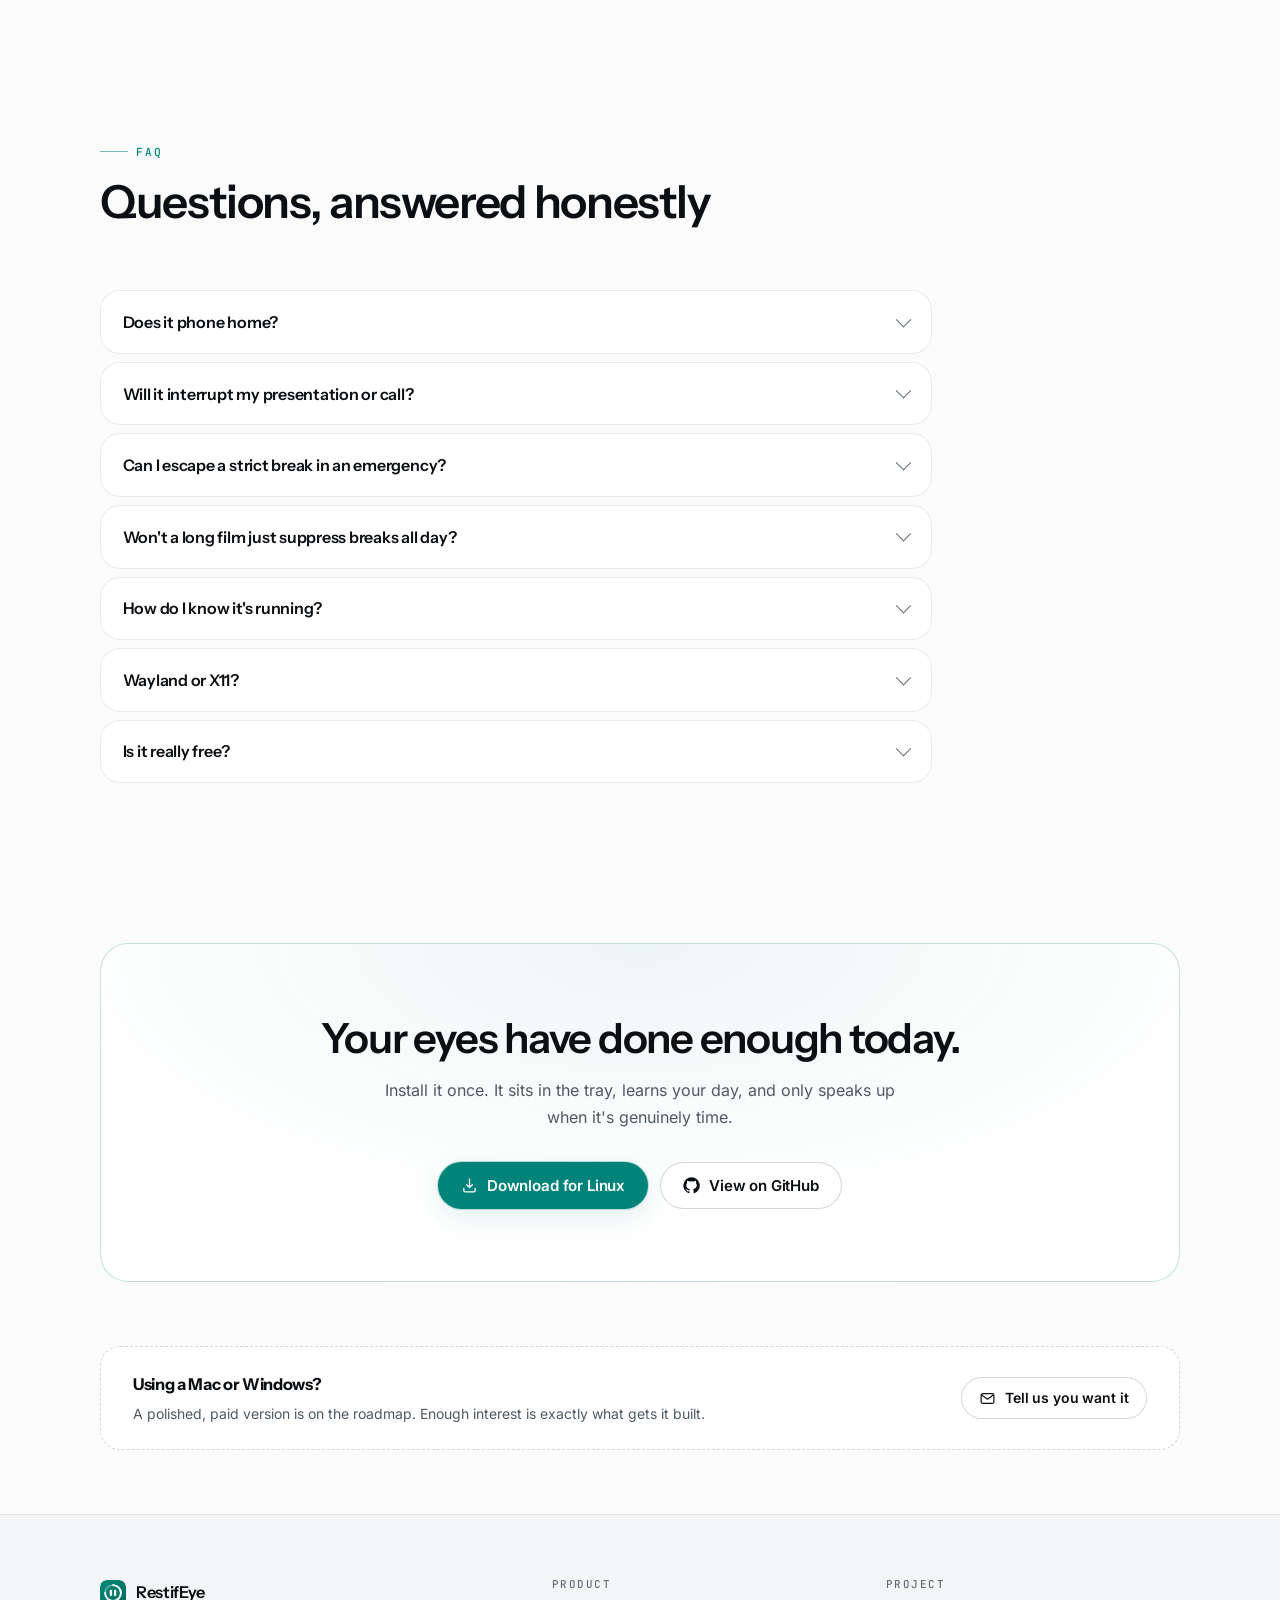
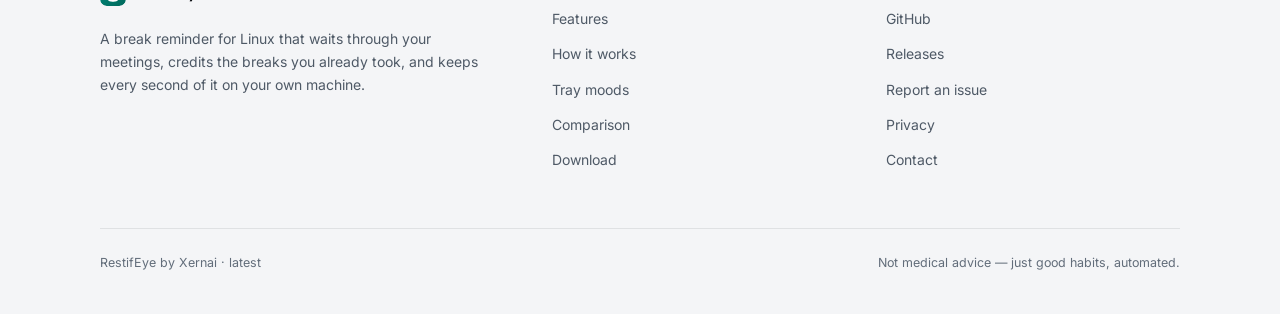
==== commit 3b49df89: "Refactor code structure for improved readability and maintainability" ====
--- a/site/index.html
+++ b/site/index.html
@@ -4,335 +4,1111 @@
 <head>
   <meta charset="utf-8">
   <meta name="viewport" content="width=device-width, initial-scale=1">
-  <title>RestifEye — break reminders that keep you fit</title>
+  <title>RestifEye — break reminders that read the room</title>
   <meta name="description"
-    content="A free break reminder for Linux with guided eye exercises and stretches. Never interrupts meetings. Tracks your screen time locally.">
-  <meta property="og:title" content="RestifEye — break reminders that keep you fit">
-  <meta property="og:description" content="Guided eye exercises and stretches during every break. Never interrupts meetings.">
+    content="A free break reminder for Linux that waits through your meetings, holds through films, and credits the breaks you already took. Guided exercises, an expressive tray icon, and no telemetry.">
+  <link rel="canonical" href="https://xern-ai.github.io/RestifEye/">
+  <meta name="theme-color" content="#08090b" media="(prefers-color-scheme: dark)">
+  <meta name="theme-color" content="#fbfbfc" media="(prefers-color-scheme: light)">
+  <meta property="og:title" content="RestifEye — break reminders that read the room">
+  <meta property="og:description"
+    content="Waits through meetings. Holds through films. Credits the breaks you already took. Free on Linux, no account, no telemetry.">
   <meta property="og:type" content="website">
-  <meta property="og:image" content="og.png">
+  <meta property="og:url" content="https://xern-ai.github.io/RestifEye/">
+  <meta property="og:image" content="https://xern-ai.github.io/RestifEye/og.png">
   <meta name="twitter:card" content="summary_large_image">
   <link rel="icon" href="icon.svg" type="image/svg+xml">
+  <link rel="preload" href="fonts/instrumentsans-latin-var.woff2" as="font" type="font/woff2" crossorigin>
+  <link rel="preload" href="fonts/inter-latin-var.woff2" as="font" type="font/woff2" crossorigin>
   <link rel="stylesheet" href="style.css">
+  <script>
+    (function () {
+      document.documentElement.classList.add('js');
+      try {
+        var t = localStorage.getItem('re-theme');
+        if (t) document.documentElement.setAttribute('data-theme', t);
+      } catch (e) { }
+    })();
+  </script>
+  <script type="application/ld+json">
+  {
+    "@context": "https://schema.org",
+    "@type": "SoftwareApplication",
+    "name": "RestifEye",
+    "applicationCategory": "HealthApplication",
+    "operatingSystem": "Linux",
+    "description": "A break reminder for Linux that defers through meetings, media and presentations, credits breaks taken by walking away, and guides each break with an illustrated exercise. Fully local, no account, no telemetry.",
+    "url": "https://xern-ai.github.io/RestifEye/",
+    "downloadUrl": "https://github.com/Xern-AI/RestifEye/releases/latest",
+    "offers": { "@type": "Offer", "price": "0", "priceCurrency": "USD" },
+    "author": { "@type": "Organization", "name": "Xernai" }
+  }
+  </script>
 </head>
 
 <body>
-
-  <nav class="nav" aria-label="Primary">
-    <div class="nav-in">
-      <a href="/RestifEye/" class="nav-brand"><img src="icon.svg" alt="" width="28"
-          height="28"><span>RestifEye</span></a>
-      <div class="nav-r">
+  <a class="skip" href="#main">Skip to content</a>
+
+  <svg class="sr-only" aria-hidden="true" focusable="false" xmlns="http://www.w3.org/2000/svg">
+    <symbol id="i-check" viewBox="0 0 24 24" fill="none" stroke="currentColor" stroke-width="2"
+      stroke-linecap="round" stroke-linejoin="round">
+      <path d="m20 6-11 11-5-5" />
+    </symbol>
+    <symbol id="i-download" viewBox="0 0 24 24" fill="none" stroke="currentColor" stroke-width="1.8"
+      stroke-linecap="round" stroke-linejoin="round">
+      <path d="M12 3v12m0 0 4-4m-4 4-4-4M4 16v3a2 2 0 0 0 2 2h12a2 2 0 0 0 2-2v-3" />
+    </symbol>
+    <symbol id="i-arrow" viewBox="0 0 24 24" fill="none" stroke="currentColor" stroke-width="1.8"
+      stroke-linecap="round" stroke-linejoin="round">
+      <path d="M5 12h14m-6-6 6 6-6 6" />
+    </symbol>
+    <symbol id="i-menu" viewBox="0 0 24 24" fill="none" stroke="currentColor" stroke-width="1.8"
+      stroke-linecap="round">
+      <path d="M4 7h16M4 12h16M4 17h16" />
+    </symbol>
+    <symbol id="i-sun" viewBox="0 0 24 24" fill="none" stroke="currentColor" stroke-width="1.7"
+      stroke-linecap="round">
+      <circle cx="12" cy="12" r="4" />
+      <path d="M12 2v2M12 20v2M4.9 4.9l1.4 1.4M17.7 17.7l1.4 1.4M2 12h2M20 12h2M4.9 19.1l1.4-1.4M17.7 6.3l1.4-1.4" />
+    </symbol>
+    <symbol id="i-moon" viewBox="0 0 24 24" fill="none" stroke="currentColor" stroke-width="1.7"
+      stroke-linecap="round" stroke-linejoin="round">
+      <path d="M20 14.5A8.5 8.5 0 0 1 9.5 4a8.5 8.5 0 1 0 10.5 10.5Z" />
+    </symbol>
+    <symbol id="i-mic" viewBox="0 0 24 24" fill="none" stroke="currentColor" stroke-width="1.7"
+      stroke-linecap="round" stroke-linejoin="round">
+      <rect x="9" y="2" width="6" height="11" rx="3" />
+      <path d="M5 11a7 7 0 0 0 14 0M12 18v3M9 21h6" />
+    </symbol>
+    <symbol id="i-walk" viewBox="0 0 24 24" fill="none" stroke="currentColor" stroke-width="1.7"
+      stroke-linecap="round" stroke-linejoin="round">
+      <circle cx="13.5" cy="4" r="2" />
+      <path d="M9.5 21.5 12 15l-2.5-3 1-4.5L14 9l1.5 2.5 3 1" />
+      <path d="M12 15l2.8 2 1.2 4.5" />
+    </symbol>
+    <symbol id="i-bell" viewBox="0 0 24 24" fill="none" stroke="currentColor" stroke-width="1.7"
+      stroke-linecap="round" stroke-linejoin="round">
+      <path d="M18 8.5a6 6 0 1 0-12 0c0 6-2.2 7.5-2.2 7.5h16.4S18 14.5 18 8.5" />
+      <path d="M10.2 20a2 2 0 0 0 3.6 0" />
+    </symbol>
+    <symbol id="i-chart" viewBox="0 0 24 24" fill="none" stroke="currentColor" stroke-width="1.7"
+      stroke-linecap="round" stroke-linejoin="round">
+      <path d="M3 3v16a2 2 0 0 0 2 2h16" />
+      <path d="m7 15 3.5-4.5 3 2.5L19 6.5" />
+    </symbol>
+    <symbol id="i-lock" viewBox="0 0 24 24" fill="none" stroke="currentColor" stroke-width="1.7"
+      stroke-linecap="round" stroke-linejoin="round">
+      <rect x="4" y="10" width="16" height="11" rx="2.5" />
+      <path d="M8 10V7a4 4 0 0 1 8 0v3" />
+    </symbol>
+    <symbol id="i-dumbbell" viewBox="0 0 24 24" fill="none" stroke="currentColor" stroke-width="1.7"
+      stroke-linecap="round" stroke-linejoin="round">
+      <path d="M7 6.5v11M17 6.5v11" />
+      <path d="M3.5 9.5v5M20.5 9.5v5" />
+      <path d="M7 12h10" />
+    </symbol>
+    <symbol id="i-clock" viewBox="0 0 24 24" fill="none" stroke="currentColor" stroke-width="1.7"
+      stroke-linecap="round" stroke-linejoin="round">
+      <circle cx="12" cy="12" r="9" />
+      <path d="M12 6.8v5.6l3.6 2.1" />
+    </symbol>
+    <symbol id="i-info" viewBox="0 0 24 24" fill="none" stroke="currentColor" stroke-width="1.7"
+      stroke-linecap="round" stroke-linejoin="round">
+      <circle cx="12" cy="12" r="9" />
+      <path d="M12 11v5.5M12 7.6h.01" />
+    </symbol>
+    <symbol id="i-eye" viewBox="0 0 24 24" fill="none" stroke="currentColor" stroke-width="1.7"
+      stroke-linecap="round" stroke-linejoin="round">
+      <path d="M2.5 12S6 5.5 12 5.5 21.5 12 21.5 12 18 18.5 12 18.5 2.5 12 2.5 12Z" />
+      <circle cx="12" cy="12" r="3" />
+    </symbol>
+    <symbol id="i-shield" viewBox="0 0 24 24" fill="none" stroke="currentColor" stroke-width="1.7"
+      stroke-linecap="round" stroke-linejoin="round">
+      <path d="M12 3 5 6v6.2C5 16.7 8 20 12 21c4-1 7-4.3 7-8.8V6l-7-3Z" />
+      <path d="m9.2 12 2 2 3.6-3.8" />
+    </symbol>
+    <symbol id="i-cpu" viewBox="0 0 24 24" fill="none" stroke="currentColor" stroke-width="1.7"
+      stroke-linecap="round" stroke-linejoin="round">
+      <rect x="6" y="6" width="12" height="12" rx="2.5" />
+      <path d="M9.5 2.5v3.5M14.5 2.5v3.5M9.5 18v3.5M14.5 18v3.5M2.5 9.5H6M2.5 14.5H6M18 9.5h3.5M18 14.5h3.5" />
+    </symbol>
+    <symbol id="i-refresh" viewBox="0 0 24 24" fill="none" stroke="currentColor" stroke-width="1.7"
+      stroke-linecap="round" stroke-linejoin="round">
+      <path d="M20.5 12a8.5 8.5 0 1 1-2.5-6" />
+      <path d="M19 3v5h-5" />
+    </symbol>
+    <symbol id="i-contrast" viewBox="0 0 24 24" fill="none" stroke="currentColor" stroke-width="1.7">
+      <circle cx="12" cy="12" r="9" />
+      <path d="M12 3a9 9 0 0 1 0 18Z" fill="currentColor" stroke="none" />
+    </symbol>
+    <symbol id="i-mail" viewBox="0 0 24 24" fill="none" stroke="currentColor" stroke-width="1.7"
+      stroke-linecap="round" stroke-linejoin="round">
+      <rect x="3" y="5" width="18" height="14" rx="2.5" />
+      <path d="m3.8 7.2 8.2 5.8 8.2-5.8" />
+    </symbol>
+    <symbol id="i-github" viewBox="0 0 24 24" fill="currentColor" stroke="none">
+      <path
+        d="M12 .5a11.5 11.5 0 0 0-3.64 22.42c.58.1.79-.25.79-.56v-2.1c-3.2.7-3.88-1.37-3.88-1.37-.53-1.34-1.29-1.7-1.29-1.7-1.05-.72.08-.7.08-.7 1.16.08 1.77 1.2 1.77 1.2 1.03 1.77 2.7 1.26 3.36.96.1-.75.4-1.26.73-1.55-2.56-.29-5.25-1.28-5.25-5.7 0-1.26.45-2.29 1.19-3.1-.12-.29-.52-1.46.11-3.05 0 0 .97-.31 3.18 1.18a11 11 0 0 1 5.8 0c2.2-1.5 3.17-1.18 3.17-1.18.63 1.59.24 2.76.12 3.05.74.81 1.18 1.84 1.18 3.1 0 4.43-2.69 5.4-5.26 5.69.41.36.78 1.06.78 2.14v3.17c0 .31.21.67.8.56A11.5 11.5 0 0 0 12 .5Z" />
+    </symbol>
+  </svg>
+
+  <nav class="nav" id="nav" aria-label="Primary">
+    <div class="nav__in">
+      <a class="brand" href="#top"><img src="icon.svg" alt="" width="26" height="26"><span>RestifEye</span></a>
+      <div class="nav__links" id="nav-links">
         <a href="#features">Features</a>
         <a href="#how">How it works</a>
-        <a href="#download">Download</a>
+        <a href="#tray">Tray</a>
+        <a href="#compare">Compare</a>
         <a href="#faq">FAQ</a>
-        <a class="nav-cta" href="#download">Get RestifEye</a>
+      </div>
+      <div class="nav__actions">
+        <button class="icon-btn theme-toggle" id="theme-toggle" type="button" aria-label="Switch colour theme">
+          <svg class="moon" aria-hidden="true">
+            <use href="#i-moon" />
+          </svg>
+          <svg class="sun" aria-hidden="true">
+            <use href="#i-sun" />
+          </svg>
+        </button>
+        <button class="icon-btn nav__toggle" id="nav-toggle" type="button" aria-label="Open menu" aria-expanded="false"
+          aria-controls="nav-links">
+          <svg aria-hidden="true">
+            <use href="#i-menu" />
+          </svg>
+        </button>
+        <a class="btn btn--primary btn--nav" href="#download">Download</a>
       </div>
     </div>
   </nav>
 
-  <header class="hero">
-    <div class="wrap">
-      <img class="mark" src="icon.svg" alt="RestifEye logo" width="80" height="80">
-      <p class="badge">Xernai</p>
-      <h1>Break reminders that <em>keep you fit</em></h1>
-      <p class="tagline">RestifEye guides you through eye exercises and stretches during every break — and it's smart
-        enough to wait for your meeting to end before it asks.</p>
-      <div class="hero-cta">
-        <a id="hero-dl" class="btn btn-pri" href="#download">Download for Linux</a>
-        <a class="btn btn-sec" href="#features">Learn more</a>
-      </div>
-      <p class="note">AppImage · DEB · RPM&ensp;—&ensp;<span class="version-badge"></span></p>
-      <div class="trust" role="list">
-        <span role="listitem">Guided exercises</span>
-          <span role="listitem">Meeting-aware</span>
-          <span role="listitem">No account needed</span>
-          <span role="listitem">All data stays local</span>
-      </div>
-      <div class="mock" role="img" aria-label="Preview of the RestifEye dashboard">
-        <div class="mock-bar"><i></i><i></i><i></i><b>RestifEye</b></div>
-        <div class="mock-body">
-          <div class="mock-card">
-            <div><small>NEXT EYE BREAK</small><span class="big">12:47</span></div>
-            <span class="sub">Long break in 38:12</span>
+  <header class="hero" id="top">
+    <div class="hero__field" aria-hidden="true"></div>
+    <div class="hero__glow hero__glow--a" aria-hidden="true"></div>
+    <div class="hero__glow hero__glow--b" aria-hidden="true"></div>
+    <div class="shell hero__grid">
+      <div class="hero__copy">
+        <span class="pill"><span class="pill__dot"></span> Free on Linux · <strong
+            class="version-badge">latest</strong></span>
+        <h1>Break reminders that <span class="accent">read the room</span>.</h1>
+        <p class="hero__lede">RestifEye waits through your meetings, holds through films, and <strong>credits the breaks
+            you already took</strong> by walking away. When a break is genuinely due, it shows you one exercise to
+          actually do.</p>
+        <div class="hero__cta">
+          <a class="btn btn--primary" id="hero-dl" href="https://github.com/Xern-AI/RestifEye/releases/latest">
+            <svg aria-hidden="true">
+              <use href="#i-download" />
+            </svg>
+            Download for Linux
+            <span class="btn__meta dl-size"></span>
+          </a>
+          <a class="btn btn--ghost" href="#how">See how it decides</a>
+        </div>
+        <p class="hero__fine">AppImage · DEB · RPM — no account, no dependencies</p>
+        <ul class="hero__proof">
+          <li>
+            <svg aria-hidden="true">
+              <use href="#i-check" />
+            </svg>Wayland-native
+          </li>
+          <li>
+            <svg aria-hidden="true">
+              <use href="#i-check" />
+            </svg>Zero telemetry
+          </li>
+          <li>
+            <svg aria-hidden="true">
+              <use href="#i-check" />
+            </svg>24 guided exercises
+          </li>
+          <li>
+            <svg aria-hidden="true">
+              <use href="#i-check" />
+            </svg>Free forever
+          </li>
+        </ul>
+      </div>
+
+      <div class="stage">
+        <div class="app" role="img" aria-label="The RestifEye dashboard: the next eye break is 12 minutes away, and a
+          due break is currently deferred because the microphone is in use.">
+          <div class="app__bar" aria-hidden="true">
+            <span class="app__dot"></span><span class="app__dot"></span><span class="app__dot"></span>
+            <span class="app__title">RestifEye</span>
           </div>
-          <div class="mock-row">
-            <div class="mock-stat"><small>Screen time</small><b>3h 20m</b></div>
-            <div class="mock-stat"><small>Breaks taken</small><b>9</b></div>
-            <div class="mock-stat"><small>Longest focus</small><b>1h 20m</b></div>
+          <div class="app__body">
+            <div class="timer">
+              <div>
+                <span class="timer__label">Next eye break</span>
+                <span class="timer__value" id="countdown">12:47</span>
+                <span class="timer__sub">Movement break in 38:12</span>
+              </div>
+              <svg class="ring" viewBox="0 0 80 80" aria-hidden="true">
+                <circle class="ring__track" cx="40" cy="40" r="32" />
+                <circle class="ring__fill" id="ring" cx="40" cy="40" r="32" transform="rotate(-90 40 40)"
+                  stroke-dashoffset="70" />
+              </svg>
+            </div>
+            <div class="state" id="state" data-active="true">
+              <span class="state__icon">
+                <svg aria-hidden="true">
+                  <use href="#i-mic" id="state-icon" />
+                </svg>
+              </span>
+              <span class="state__text">
+                <b id="state-title">Deferred — microphone in use</b>
+                <span id="state-sub">Resumes the moment your call ends · cap 15:00</span>
+              </span>
+            </div>
+            <div class="stats">
+              <div class="stat"><small>Screen time</small><b>3h 20m</b></div>
+              <div class="stat"><small>Breaks taken</small><b>9</b></div>
+              <div class="stat"><small>Longest focus</small><b>1h 20m</b></div>
+            </div>
           </div>
+        </div>
+
+        <div class="toast" aria-hidden="true">
+          <div class="toast__top">
+            <img src="icon.svg" alt="" width="18" height="18">
+            <span>RestifEye</span>
+            <time>now</time>
+          </div>
+          <p>Eye break in 30 seconds. Look 20 feet away for 20 seconds.</p>
+          <div class="toast__row"><span>Start now</span><span>Snooze</span><span>Skip</span></div>
+        </div>
+
+        <div class="tray-chip" aria-hidden="true">
+          <svg viewBox="0 0 100 100">
+            <rect x="4" y="4" width="92" height="92" rx="22" fill="#00897b" />
+            <g fill="#fff">
+              <rect x="30.5" y="32" width="9" height="20" rx="4.5" />
+              <rect x="60.5" y="32" width="9" height="20" rx="4.5" />
+            </g>
+            <path d="M63.02 66.97 A15 10 0 0 1 36.99 66.97" fill="none" stroke="#fff" stroke-width="7.5"
+              stroke-linecap="round" />
+          </svg>
+          <span>In your tray, all day</span>
         </div>
       </div>
     </div>
   </header>
 
-  <main>
-    <section id="features" class="wrap">
-      <p class="kicker">Why RestifEye</p>
-      <h2>Strict enough to matter.<br>Polite enough to keep.</h2>
-      <p class="section-sub">Other break apps show you a countdown and hope you stretch. RestifEye shows you exactly
-        what to do — and never interrupts a meeting to do it.</p>
-      <div class="grid rv-g">
-        <div class="card rv">
-          <span class="ico" aria-hidden="true">🏋️</span>
-          <h3>Guided exercises, not blank timers</h3>
-          <p>Every break shows an animated exercise — eye movements, neck stretches, shoulder rolls, posture resets, or
-            full-body moves. Choose your intensity: seated-only for the office, anything-goes at home.</p>
-        </div>
-        <div class="card rv">
-          <span class="ico" aria-hidden="true">📅</span>
-          <h3>Never interrupts a meeting</h3>
-          <p>Microphone or camera in use? Do&nbsp;Not&nbsp;Disturb on? Breaks wait — up to a hard cap, so waiting can't
-            quietly become skipping.</p>
-        </div>
-        <div class="card rv">
-          <span class="ico" aria-hidden="true">🚶</span>
-          <h3>Credits breaks you already took</h3>
-          <p>Walked away, locked your screen, suspended? That was your break. RestifEye notices and never nags for rest
-            you already had.</p>
-        </div>
-        <div class="card rv">
-          <span class="ico" aria-hidden="true">🔔</span>
-          <h3>Everything from the notification</h3>
-          <p>A 30-second heads-up before every break with <strong>Start now</strong>, <strong>Snooze</strong>, and
-            <strong>Skip</strong> right in the notification — decide without breaking focus.
-          </p>
-        </div>
-        <div class="card rv">
-          <span class="ico" aria-hidden="true">📊</span>
-          <h3>Local analytics &amp; advice</h3>
-          <p>Screen time, focus stretches, and break compliance — weekly, monthly, yearly — with practical advice
-            computed from your own patterns, on your machine.</p>
-        </div>
-        <div class="card rv">
-          <span class="ico" aria-hidden="true">🔒</span>
-          <h3>Private by architecture</h3>
-          <p>No accounts, no cloud, no telemetry. One optional weekly update check — that is the entire network story,
-            and you can turn it off.</p>
+  <div class="marquee">
+    <div class="shell marquee__in">
+      <span>
+        <svg aria-hidden="true">
+          <use href="#i-check" />
+        </svg>Wayland-first
+      </span>
+      <span>
+        <svg aria-hidden="true">
+          <use href="#i-check" />
+        </svg>0 telemetry events
+      </span>
+      <span>
+        <svg aria-hidden="true">
+          <use href="#i-check" />
+        </svg>171 automated tests
+      </span>
+      <span>
+        <svg aria-hidden="true">
+          <use href="#i-check" />
+        </svg>No runtime dependencies
+      </span>
+      <span>
+        <svg aria-hidden="true">
+          <use href="#i-check" />
+        </svg>Free forever on Linux
+      </span>
+    </div>
+  </div>
+
+  <main id="main">
+
+    <section class="section" id="features">
+      <div class="shell">
+        <div class="section-head rv">
+          <p class="eyebrow">Why it survives week two</p>
+          <h2>Strict enough to matter. Polite enough to keep.</h2>
+          <p class="lede">Most break apps get uninstalled the first time they blank the screen during a demo. RestifEye
+            reads what you are doing before it asks for anything.</p>
+        </div>
+
+        <div class="bento rv-stagger">
+          <article class="tile tile--wide rv">
+            <span class="tile__tag">Signature</span>
+            <span class="tile__icon">
+              <svg aria-hidden="true">
+                <use href="#i-mic" />
+              </svg>
+            </span>
+            <h3>It waits for your meeting to end</h3>
+            <p>Microphone live, camera live, Do&nbsp;Not&nbsp;Disturb on, a video or slide deck holding a wake lock —
+              each one defers a due break instead of stealing your screen. A hard cap keeps deferral from quietly
+              becoming denial.</p>
+            <div class="defer">
+              <div class="defer__row">
+                <span class="defer__key">Mic / camera</span>
+                <span class="defer__bar" style="--w:100%"><span>defer while in use</span></span>
+              </div>
+              <div class="defer__row">
+                <span class="defer__key">Do not disturb</span>
+                <span class="defer__bar" style="--w:100%"><span>defer while on</span></span>
+              </div>
+              <div class="defer__row">
+                <span class="defer__key">Video / slides</span>
+                <span class="defer__bar" style="--w:100%"><span>defer while inhibited</span></span>
+              </div>
+              <div class="defer__row">
+                <span class="defer__key">Hard cap</span>
+                <span class="defer__bar" data-tone="cap" style="--w:34%"><span>15:00 — then the break happens</span></span>
+              </div>
+            </div>
+          </article>
+
+          <article class="tile tile--half rv">
+            <span class="tile__icon">
+              <svg aria-hidden="true">
+                <use href="#i-walk" />
+              </svg>
+            </span>
+            <h3>Credits breaks you already took</h3>
+            <p>Walked away, locked the screen, suspended the laptop? That was your break. RestifEye logs it as taken and
+              never nags you for rest you already had.</p>
+          </article>
+
+          <article class="tile tile--half rv">
+            <span class="tile__icon">
+              <svg aria-hidden="true">
+                <use href="#i-dumbbell" />
+              </svg>
+            </span>
+            <h3>24 exercises, not a blank timer</h3>
+            <p>Every break shows an illustrated move — eye tracking, neck release, shoulder rolls, posture resets. Three
+              intensity tiers, so nothing suggests a squat in an open-plan office.</p>
+          </article>
+
+          <article class="tile tile--half rv">
+            <span class="tile__icon">
+              <svg aria-hidden="true">
+                <use href="#i-bell" />
+              </svg>
+            </span>
+            <h3>Decide from the notification</h3>
+            <p>A 30-second heads-up with <strong>Start now</strong>, <strong>Snooze</strong> and <strong>Skip</strong>
+              built into the notification itself. Each has its own budget, so a snooze habit can't become a skip habit.
+            </p>
+          </article>
+
+          <article class="tile tile--half rv">
+            <span class="tile__icon">
+              <svg aria-hidden="true">
+                <use href="#i-chart" />
+              </svg>
+            </span>
+            <h3>Advice from your own week</h3>
+            <p>Screen time, idle, away, longest focus stretch and workday span — weekly, monthly, yearly. A rule engine
+              turns four weeks of your history into concrete, judgment-free suggestions.</p>
+          </article>
+
+          <article class="tile tile--full rv">
+            <span class="tile__icon">
+              <svg aria-hidden="true">
+                <use href="#i-lock" />
+              </svg>
+            </span>
+            <h3>Private by architecture, not by promise</h3>
+            <p>There is no account to make and no server to send anything to. Every second of activity data lives in a
+              SQLite file on your machine. One optional weekly version check is the entire network story — and it has an
+              off switch.</p>
+            <div class="privacy-net">
+              <span>accounts</span>
+              <span>cloud sync</span>
+              <span>telemetry</span>
+              <span>crash reporting</span>
+              <span>ads</span>
+              <span>trackers</span>
+              <span class="keep">1 optional update check</span>
+            </div>
+          </article>
         </div>
       </div>
     </section>
 
-    <section id="how" class="wrap">
-      <p class="kicker">How it works</p>
-      <h2>Out of your way, until it shouldn't be</h2>
-      <div class="steps">
-        <div class="step rv">
-          <div class="step-n" aria-hidden="true">1</div>
+    <section class="section" id="how">
+      <div class="shell">
+        <div class="section-head rv">
+          <p class="eyebrow">How it works</p>
+          <h2>Out of your way, until it shouldn't be</h2>
+          <p class="lede">Four moments, from login to the advice you get on Friday.</p>
+        </div>
+
+        <div class="flow">
+          <div class="steps" id="steps">
+            <span class="steps__progress" id="steps-progress" aria-hidden="true"></span>
+            <ol class="steps__list">
+            <li class="step">
+              <span class="step__num">01</span>
+              <div>
+                <h3>It starts with your computer</h3>
+                <p>RestifEye launches at login and sits in your tray. Eye breaks every 20 minutes, movement breaks every
+                  50 — and every interval, work-hour and work-day is yours to change.</p>
+              </div>
+            </li>
+            <li class="step">
+              <span class="step__num">02</span>
+              <div>
+                <h3>It checks the room before it asks</h3>
+                <p>When a break falls due, RestifEye reads your microphone, camera, Do&nbsp;Not&nbsp;Disturb state and
+                  any app holding an idle inhibitor. If now is wrong, it waits — up to fifteen minutes, measured from
+                  when the break was actually due.</p>
+              </div>
+            </li>
+            <li class="step">
+              <span class="step__num">03</span>
+              <div>
+                <h3>A heads-up, then a real break</h3>
+                <p>Thirty seconds of warning, always. Then one illustrated exercise, matched to the intensity you
+                  allowed. Emergencies happen: a three-second hold always lets you out, and it goes on your own record.
+                </p>
+              </div>
+            </li>
+            <li class="step">
+              <span class="step__num">04</span>
+              <div>
+                <h3>Your patterns become your advice</h3>
+                <p>Dashboards show screen time and focus stretches. The tray face tells you how the last two hours went
+                  without opening anything at all.</p>
+              </div>
+            </li>
+            </ol>
+          </div>
+
+          <aside class="flow__aside rv">
+            <h3>Drawn, not described</h3>
+            <p>All 24 exercises are drawn in code rather than shipped as images — so they stay crisp at any size, theme
+              themselves light and dark, and add nothing to the download.</p>
+            <div class="exercise">
+              <svg viewBox="0 0 240 130" fill="none" stroke="currentColor" stroke-width="3" stroke-linecap="round"
+                stroke-linejoin="round" aria-hidden="true">
+                <path d="M14 65C36 36 84 36 106 65 84 94 36 94 14 65Z" />
+                <circle cx="60" cy="65" r="15" />
+                <circle cx="60" cy="65" r="6" fill="currentColor" stroke="none" />
+                <path d="M120 60h6M136 57h6M152 54h6M168 51h6" opacity=".5" />
+                <path d="M186 96h44" opacity=".65" />
+                <path d="m190 96 14-24 9 15 7-11 10 20" />
+                <path d="M186 112v6M230 112v6M186 115h44" stroke-width="2" opacity=".5" />
+                <text x="208" y="128" text-anchor="middle" font-family="'JetBrains Mono', monospace" font-size="11"
+                  fill="currentColor" stroke="none" opacity=".6">20 ft</text>
+              </svg>
+            </div>
+            <p class="exercise__cap"><span>Eye break · 20 seconds</span><b>01 / 24</b></p>
+          </aside>
+        </div>
+      </div>
+    </section>
+
+    <section class="section section--tight">
+      <div class="shell">
+        <div class="metrics rv">
+          <div class="metric"><b>24</b><small>illustrated exercises across three intensity tiers</small></div>
+          <div class="metric"><b>7</b><small>tray moods, each with its own eyes and mouth</small></div>
+          <div class="metric"><b>171</b><small>automated tests on the scheduling engine</small></div>
+          <div class="metric"><b>15<em>m</em></b><small>hard cap on how long a break can be deferred</small></div>
+          <div class="metric"><b>0</b><small>accounts, trackers and telemetry events</small></div>
+        </div>
+      </div>
+    </section>
+
+    <section class="section" id="tray">
+      <div class="shell">
+        <div class="section-head rv">
+          <p class="eyebrow">The signature detail</p>
+          <h2>A face in your tray that knows how the day is going</h2>
+          <p class="lede">Most break apps give you a static icon. RestifEye gives you a glanceable read on the last two
+            hours — no window, no dashboard, no interruption.</p>
+        </div>
+
+        <div class="moods">
+          <div class="mood-stage rv">
+            <svg class="mood-stage__face" id="mood-face" viewBox="0 0 100 100" role="img" aria-labelledby="mood-tip">
+            </svg>
+            <p class="mood-stage__name" id="mood-name">On schedule</p>
+            <p class="mood-stage__tip" id="mood-tip">On schedule</p>
+            <div class="mood-picker" id="mood-picker" role="group" aria-label="Preview each tray mood"></div>
+          </div>
+
+          <ul class="mood-notes rv">
+            <li>
+              <svg aria-hidden="true">
+                <use href="#i-contrast" />
+              </svg>
+              <div>
+                <b>Colour is never the only signal</b>
+                <p>Every mood changes the eyes or the mouth too, so the icon still reads for the roughly 8% of men with
+                  a colour-vision deficiency — and in the monochrome tray themes some desktops apply.</p>
+              </div>
+            </li>
+            <li>
+              <svg aria-hidden="true">
+                <use href="#i-clock" />
+              </svg>
+              <div>
+                <b>Judged on a rolling two hours</b>
+                <p>Not on day totals. A rough morning doesn't colour the icon until midnight, and a good afternoon can
+                  earn it back.</p>
+              </div>
+            </li>
+            <li>
+              <svg aria-hidden="true">
+                <use href="#i-refresh" />
+              </svg>
+              <div>
+                <b>Praise instantly, warn slowly</b>
+                <p>Escalation needs three consecutive samples; improvement lands immediately. One skipped break never
+                  turns the icon red.</p>
+              </div>
+            </li>
+            <li>
+              <svg aria-hidden="true">
+                <use href="#i-cpu" />
+              </svg>
+              <div>
+                <b>Drawn at five panel sizes</b>
+                <p>22 to 64 pixels, rendered at runtime rather than shipped as fourteen PNGs, so it never arrives as the
+                  soft rescaled smudge next to your other status icons.</p>
+              </div>
+            </li>
+          </ul>
+        </div>
+      </div>
+    </section>
+
+    <section class="section" id="compare">
+      <div class="shell">
+        <div class="section-head rv">
+          <p class="eyebrow">Honest comparison</p>
+          <h2>Where RestifEye is actually different</h2>
+          <p class="lede">Safe Eyes is genuinely good, and Workrave has earned its two decades. The gap is situational
+            awareness — knowing when <em>not</em> to ask.</p>
+        </div>
+        <div class="table-wrap rv">
+          <table>
+            <caption class="sr-only">Feature comparison between RestifEye, Stretchly, Workrave and Safe Eyes</caption>
+            <thead>
+              <tr>
+                <th scope="col">Capability</th>
+                <th scope="col" class="us">RestifEye</th>
+                <th scope="col">Stretchly</th>
+                <th scope="col">Workrave</th>
+                <th scope="col">Safe Eyes</th>
+              </tr>
+            </thead>
+            <tbody>
+              <tr>
+                <th scope="row">Wayland idle detection</th>
+                <td class="us">Mutter IdleMonitor, logind fallback</td>
+                <td>Electron idle, weak on Wayland</td>
+                <td>X11-era, effectively unsupported</td>
+                <td>Yes, via ext-idle-notify</td>
+              </tr>
+              <tr>
+                <th scope="row">Waits for meetings</th>
+                <td class="us">Mic, camera and DND — capped at 15 min</td>
+                <td>Manual postpone; pauses on DND</td>
+                <td>No</td>
+                <td>Fullscreen-window rule only</td>
+              </tr>
+              <tr>
+                <th scope="row">Waits for video and slides</th>
+                <td class="us">Any app holding an idle inhibitor</td>
+                <td>No</td>
+                <td>No</td>
+                <td>Fullscreen active window</td>
+              </tr>
+              <tr>
+                <th scope="row">Credits a break you already took</th>
+                <td class="us">Yes — idle, lock and suspend log as taken</td>
+                <td>No</td>
+                <td>Idle resets the timer</td>
+                <td>Smart Pause stops the timer</td>
+              </tr>
+              <tr>
+                <th scope="row">Ambient status without a window</th>
+                <td class="us">7-mood expressive tray face</td>
+                <td>Static icon</td>
+                <td>Static icon</td>
+                <td>Static icon</td>
+              </tr>
+              <tr>
+                <th scope="row">Illustrated exercises</th>
+                <td class="us">24, across 3 intensity tiers</td>
+                <td>Text ideas</td>
+                <td>Basic figures</td>
+                <td>Text instructions</td>
+              </tr>
+              <tr>
+                <th scope="row">Runtime dependencies</th>
+                <td class="us">None — AppImage runs as-is</td>
+                <td>Electron</td>
+                <td>GTK</td>
+                <td>Python and GTK</td>
+              </tr>
+            </tbody>
+          </table>
+        </div>
+        <p class="dl-note">
+          <svg aria-hidden="true">
+            <use href="#i-info" />
+          </svg>
+          <span>Compiled from each project's public documentation, last checked July 2026. These projects move — if
+            something here is out of date, tell us and we'll correct it.</span>
+        </p>
+      </div>
+    </section>
+
+    <section class="section" id="download">
+      <div class="shell">
+        <div class="section-head rv">
+          <p class="eyebrow">Download</p>
+          <h2>Running in under a minute</h2>
+          <p class="lede">Not sure which? Take the AppImage — it runs on every distribution without installing
+            anything.</p>
+        </div>
+
+        <div class="dl rv-stagger">
+          <article class="pkg pkg--hero rv">
+            <span class="pkg__ribbon">Recommended</span>
+            <span class="pkg__for">Any distribution</span>
+            <h3>AppImage</h3>
+            <p>Download, make it executable, run it. No root, no dependencies, nothing installed system-wide.</p>
+            <pre><code><span class="p">$</span> chmod +x RestifEye-*-x86_64.AppImage
+<span class="p">$</span> ./RestifEye-*-x86_64.AppImage</code></pre>
+            <a class="btn btn--primary btn--wide" data-dl="appimage"
+              href="https://github.com/Xern-AI/RestifEye/releases/latest">
+              <svg aria-hidden="true">
+                <use href="#i-download" />
+              </svg>
+              Download AppImage <span class="btn__meta dl-size"></span>
+            </a>
+          </article>
+
+          <article class="pkg rv">
+            <span class="pkg__for">Ubuntu · Debian · Mint · Pop!_OS</span>
+            <h3>DEB</h3>
+            <p>Integrates with your app menu, icon theme and system updates.</p>
+            <pre><code><span class="p">$</span> sudo apt install ./restifeye_*_amd64.deb</code></pre>
+            <a class="btn btn--ghost btn--wide" data-dl="deb"
+              href="https://github.com/Xern-AI/RestifEye/releases/latest">
+              Download .deb <span class="btn__meta dl-size"></span>
+            </a>
+          </article>
+
+          <article class="pkg rv">
+            <span class="pkg__for">Fedora · RHEL · openSUSE</span>
+            <h3>RPM</h3>
+            <p>Integrates with your app grid, icon theme and updates.</p>
+            <pre><code><span class="p">$</span> sudo dnf install ./RestifEye-*.rpm</code></pre>
+            <a class="btn btn--ghost btn--wide" data-dl="rpm"
+              href="https://github.com/Xern-AI/RestifEye/releases/latest">
+              Download .rpm <span class="btn__meta dl-size"></span>
+            </a>
+          </article>
+        </div>
+
+        <p class="dl-note">
+          <svg aria-hidden="true">
+            <use href="#i-info" />
+          </svg>
+          <span>On GNOME, install the <a href="https://extensions.gnome.org/extension/615/appindicator-support/"
+              rel="noopener">AppIndicator extension</a> to see the tray icon — RestifEye detects the missing status area
+            and offers to set it up in one click. KDE, XFCE, Cinnamon and MATE show it out of the box.</span>
+        </p>
+      </div>
+    </section>
+
+    <section class="section" id="faq">
+      <div class="shell">
+        <div class="section-head rv">
+          <p class="eyebrow">FAQ</p>
+          <h2>Questions, answered honestly</h2>
+        </div>
+        <div class="faq rv-stagger">
+          <details class="rv">
+            <summary>Does it phone home?</summary>
+            <p>No. There are no accounts and no telemetry. The only network request RestifEye can make is an optional
+              weekly version check against GitHub Releases, and you can switch it off in Settings.</p>
+          </details>
+          <details class="rv">
+            <summary>Will it interrupt my presentation or call?</summary>
+            <p>No. While your microphone or camera is in use, Do&nbsp;Not&nbsp;Disturb is on, or an app is holding an
+              idle inhibitor, due breaks are deferred. A hard cap of 15 minutes — measured from when the break was
+              actually due, not from when the deferral started — makes sure deferral can't become denial.</p>
+          </details>
+          <details class="rv">
+            <summary>Can I escape a strict break in an emergency?</summary>
+            <p>Always. Hold the escape button for three seconds and the break ends. It's recorded in your own stats —
+              accountability to yourself, not to us.</p>
+          </details>
+          <details class="rv">
+            <summary>Won't a long film just suppress breaks all day?</summary>
+            <p>No, for two reasons. Deferral is built on idle inhibitors, which video players and slide tools take but
+              background music does not — so a playlist can't hold breaks off. And timers are never reset on resume: two
+              hours of video is still two hours of screen time, and the break happens as soon as the film does.</p>
+          </details>
+          <details class="rv">
+            <summary>How do I know it's running?</summary>
+            <p>A tray icon with a small menu — open, pause, quit — whose face changes with how your last two hours went.
+              Closing the window keeps RestifEye running in the background, and launching it again reopens the same
+              instance rather than starting a second one.</p>
+          </details>
+          <details class="rv">
+            <summary>Wayland or X11?</summary>
+            <p>Both. RestifEye is developed Wayland-first on Fedora GNOME and uses desktop-portal-friendly D-Bus APIs —
+              no X11-only hacks that quietly stop working on modern sessions.</p>
+          </details>
+          <details class="rv">
+            <summary>Is it really free?</summary>
+            <p>Yes — free on Linux, forever. A paid macOS and Windows version may come later; the Linux app stays free
+              either way.</p>
+          </details>
+        </div>
+      </div>
+    </section>
+
+    <section class="section section--tight">
+      <div class="shell">
+        <div class="cta rv">
+          <h2>Your eyes have done enough today.</h2>
+          <p>Install it once. It sits in the tray, learns your day, and only speaks up when it's genuinely time.</p>
+          <div class="cta__row">
+            <a class="btn btn--primary" href="#download">
+              <svg aria-hidden="true">
+                <use href="#i-download" />
+              </svg>
+              Download for Linux
+            </a>
+            <a class="btn btn--ghost" href="https://github.com/Xern-AI/RestifEye" rel="noopener">
+              <svg aria-hidden="true">
+                <use href="#i-github" />
+              </svg>
+              View on GitHub
+            </a>
+          </div>
+        </div>
+
+        <div class="mac rv">
           <div>
-            <h3>It starts with your computer</h3>
-            <p>RestifEye launches at login and sits quietly in your tray. Eye breaks every 20 minutes, movement breaks
-              every 50 — every interval is yours to tune.</p>
+            <b>Using a Mac or Windows?</b>
+            <p>A polished, paid version is on the roadmap. Enough interest is exactly what gets it built.</p>
           </div>
-        </div>
-        <div class="step rv">
-          <div class="step-n" aria-hidden="true">2</div>
-          <div>
-            <h3>A heads-up, not an ambush</h3>
-            <p>30 seconds before each break you get a notification. Start it now, snooze it, or skip it — within the
-              budgets you set for yourself.</p>
-          </div>
-        </div>
-        <div class="step rv">
-          <div class="step-n" aria-hidden="true">3</div>
-          <div>
-            <h3>A real break, with a real exercise</h3>
-            <p>The break screen shows an animated figure guiding you through an eye exercise, a stretch, or a posture
-              reset — picked for your intensity setting. Emergencies happen: a 3-second hold always lets you out.</p>
-          </div>
-        </div>
-        <div class="step rv">
-          <div class="step-n" aria-hidden="true">4</div>
-          <div>
-            <h3>Your patterns, your advice</h3>
-            <p>Dashboards show screen time and focus stretches; a rule engine turns four weeks of history into concrete,
-              judgment-free suggestions.</p>
-          </div>
+          <a class="btn btn--ghost btn--sm" href="mailto:xernaitech@gmail.com?subject=RestifEye%20for%20Mac">
+            <svg aria-hidden="true">
+              <use href="#i-mail" />
+            </svg>
+            Tell us you want it
+          </a>
         </div>
       </div>
     </section>
 
-    <section id="download" class="wrap">
-      <p class="kicker">Download</p>
-      <h2>Running in under a minute</h2>
-      <p class="section-sub">Pick the format that matches your system. Not sure? The AppImage works on every Linux
-        distribution.</p>
-      <div class="dl-cards rv-g">
-        <div class="dl-card rv">
-          <span class="tag">Any distribution</span>
-          <h3>AppImage</h3>
-          <p>Download, make executable, run. No root, no dependencies.</p>
-          <pre><code>chmod +x RestifEye-*-x86_64.AppImage
-./RestifEye-*-x86_64.AppImage</code></pre>
-          <a class="btn btn-pri btn-sm" data-dl="appimage" href="https://github.com/Xern-AI/RestifEye/releases/latest">
-            Download AppImage <span class="dl-size"></span>
-          </a>
-        </div>
-        <div class="dl-card rv">
-          <span class="tag">Ubuntu · Debian · Mint · Pop!_OS</span>
-          <h3>DEB package</h3>
-          <p>Integrates with your app menu, icon theme, and system updates.</p>
-          <pre><code>sudo apt install ./restifeye_*_amd64.deb</code></pre>
-          <a class="btn btn-pri btn-sm" data-dl="deb" href="https://github.com/Xern-AI/RestifEye/releases/latest">
-            Download .deb <span class="dl-size"></span>
-          </a>
-        </div>
-        <div class="dl-card rv">
-          <span class="tag">Fedora · RHEL · openSUSE</span>
-          <h3>RPM package</h3>
-          <p>Integrates with your app grid, icon theme, and updates.</p>
-          <pre><code>sudo dnf install ./RestifEye-*.rpm</code></pre>
-          <a class="btn btn-pri btn-sm" data-dl="rpm" href="https://github.com/Xern-AI/RestifEye/releases/latest">
-            Download .rpm <span class="dl-size"></span>
-          </a>
-        </div>
-      </div>
-      <p class="note" style="margin-top:20px">
-        On GNOME, install the <a href="https://extensions.gnome.org/extension/615/appindicator-support/"
-          rel="noopener">AppIndicator extension</a> to see the tray icon — KDE, XFCE, Cinnamon, and MATE show it out of
-        the box.
-      </p>
-    </section>
-
-    <section id="faq" class="wrap">
-      <p class="kicker">FAQ</p>
-      <h2>Questions, answered honestly</h2>
-      <div class="faq">
-        <details class="rv">
-          <summary>Does it phone home?</summary>
-          <p>No. There are no accounts and no telemetry. The only network request RestifEye can make is an optional
-            weekly version check, and you can switch it off in Settings.</p>
-        </details>
-        <details class="rv">
-          <summary>Can I escape a strict break in an emergency?</summary>
-          <p>Always. Hold the escape button for three seconds and the break ends. It goes on your own stats —
-            accountability to yourself, not to us.</p>
-        </details>
-        <details class="rv">
-          <summary>Will it interrupt my presentation or call?</summary>
-          <p>No. While your microphone or camera is in use, or Do&nbsp;Not&nbsp;Disturb is on, due breaks are deferred.
-            A hard cap (15 minutes by default) makes sure deferral can't become denial.</p>
-        </details>
-        <details class="rv">
-          <summary>How do I know it's running?</summary>
-          <p>A tray icon with a small menu (open, pause, quit). Closing the window keeps RestifEye running in the
-            background; launching it again reopens the same instance.</p>
-        </details>
-        <details class="rv">
-          <summary>Wayland or X11?</summary>
-          <p>Both. RestifEye is developed Wayland-first on Fedora GNOME and uses desktop-portal-friendly D-Bus APIs — no
-            X11-only hacks that break on modern sessions.</p>
-        </details>
-        <details class="rv">
-          <summary>Is it really free?</summary>
-          <p>Yes — free on Linux, forever. A paid macOS and Windows version may come later; the Linux app stays free.
-          </p>
-        </details>
-      </div>
-    </section>
-
-    <div class="wrap">
-      <div class="banner rv">
-        <h2>Using a Mac?</h2>
-        <p>A polished, paid macOS version is on the roadmap. Enough interest is exactly what gets it built.</p>
-        <a class="btn" href="mailto:xernaitech@gmail.com?subject=RestifEye%20for%20Mac">Tell us you want it</a>
-      </div>
-    </div>
   </main>
 
   <footer>
-    <div class="wrap">
-      <div class="footer-in">
-        <p>RestifEye by Xernai</p>
-        <p>
-          <a href="mailto:xernaitech@gmail.com">Contact</a> ·
-          <a href="#download">Download</a>
-        </p>
-      </div>
-      <p class="footer-fine">The RestifEye and Xernai names and logos are trademarks. Not medical advice — just good
-        habits, automated.</p>
+    <div class="shell">
+      <div class="foot">
+        <div>
+          <a class="brand" href="#top"><img src="icon.svg" alt="" width="26" height="26"><span>RestifEye</span></a>
+          <p>A break reminder for Linux that waits through your meetings, credits the breaks you already took, and keeps
+            every second of it on your own machine.</p>
+        </div>
+        <div>
+          <h4>Product</h4>
+          <ul>
+            <li><a href="#features">Features</a></li>
+            <li><a href="#how">How it works</a></li>
+            <li><a href="#tray">Tray moods</a></li>
+            <li><a href="#compare">Comparison</a></li>
+            <li><a href="#download">Download</a></li>
+          </ul>
+        </div>
+        <div>
+          <h4>Project</h4>
+          <ul>
+            <li><a href="https://github.com/Xern-AI/RestifEye" rel="noopener">GitHub</a></li>
+            <li><a href="https://github.com/Xern-AI/RestifEye/releases" rel="noopener">Releases</a></li>
+            <li><a href="https://github.com/Xern-AI/RestifEye/issues" rel="noopener">Report an issue</a></li>
+            <li><a href="https://github.com/Xern-AI/RestifEye/blob/main/PRIVACY.md" rel="noopener">Privacy</a></li>
+            <li><a href="mailto:xernaitech@gmail.com">Contact</a></li>
+          </ul>
+        </div>
+      </div>
+      <div class="foot-fine">
+        <span>RestifEye by Xernai · <span class="version-badge">latest</span></span>
+        <span>Not medical advice — just good habits, automated.</span>
+      </div>
     </div>
   </footer>
 
   <script>
-    /* ── Direct downloads from GitHub Releases API ── */
+    (function () {
+      var root = document.documentElement;
+      var btn = document.getElementById('theme-toggle');
+      if (!btn) return;
+      btn.addEventListener('click', function () {
+        var current = root.getAttribute('data-theme');
+        if (!current) {
+          current = matchMedia('(prefers-color-scheme: dark)').matches ? 'dark' : 'light';
+        }
+        var next = current === 'dark' ? 'light' : 'dark';
+        root.setAttribute('data-theme', next);
+        try { localStorage.setItem('re-theme', next); } catch (e) { }
+      });
+    })();
+
+    (function () {
+      var nav = document.getElementById('nav');
+      var toggle = document.getElementById('nav-toggle');
+      var links = document.getElementById('nav-links');
+      if (nav) {
+        var onScroll = function () { nav.setAttribute('data-stuck', String(window.scrollY > 8)); };
+        onScroll();
+        addEventListener('scroll', onScroll, { passive: true });
+      }
+      if (!toggle || !links) return;
+      toggle.addEventListener('click', function () {
+        var open = links.getAttribute('data-open') === 'true';
+        links.setAttribute('data-open', String(!open));
+        toggle.setAttribute('aria-expanded', String(!open));
+        toggle.setAttribute('aria-label', open ? 'Open menu' : 'Close menu');
+      });
+      links.addEventListener('click', function (e) {
+        if (e.target.tagName === 'A') {
+          links.setAttribute('data-open', 'false');
+          toggle.setAttribute('aria-expanded', 'false');
+        }
+      });
+    })();
+
     (function () {
       var REPO = 'Xern-AI/RestifEye';
-      var API = 'https://api.github.com/repos/' + REPO + '/releases/latest';
       var FALLBACK = 'https://github.com/' + REPO + '/releases/latest';
-
-      /* Map data-dl attribute values to asset filename patterns */
-      var PATTERNS = {
-        appimage: /\.AppImage$/i,
-        deb: /\.deb$/i,
-        rpm: /\.rpm$/i
-      };
+      var PATTERNS = { appimage: /\.AppImage$/i, deb: /\.deb$/i, rpm: /\.rpm$/i };
 
       function fmtSize(b) {
         if (!b) return '';
-        return b > 1048576 ? (b / 1048576).toFixed(1) + ' MB' : (b / 1024).toFixed(0) + ' KB';
+        return b > 1048576 ? (b / 1048576).toFixed(0) + ' MB' : (b / 1024).toFixed(0) + ' KB';
       }
 
-      fetch(API, { headers: { Accept: 'application/vnd.github.v3+json' } })
+      fetch('https://api.github.com/repos/' + REPO + '/releases/latest', {
+        headers: { Accept: 'application/vnd.github.v3+json' }
+      })
         .then(function (r) { if (!r.ok) throw r; return r.json(); })
         .then(function (release) {
-          var assets = release.assets || [];
-
-          /* Build a lookup: { appimage: {url, size}, deb: {…}, rpm: {…} } */
           var matched = {};
-          assets.forEach(function (a) {
-            Object.keys(PATTERNS).forEach(function (key) {
-              if (PATTERNS[key].test(a.name)) {
-                matched[key] = { url: a.browser_download_url, size: a.size };
-              }
+          (release.assets || []).forEach(function (a) {
+            Object.keys(PATTERNS).forEach(function (k) {
+              if (PATTERNS[k].test(a.name)) matched[k] = { url: a.browser_download_url, size: a.size };
             });
           });
 
-          /* Wire up download buttons */
           document.querySelectorAll('[data-dl]').forEach(function (el) {
-            var key = el.getAttribute('data-dl');
-            var info = matched[key];
-            if (info && info.url) {
-              el.href = info.url;
-              var s = el.querySelector('.dl-size');
-              if (s && info.size) s.textContent = fmtSize(info.size);
-            } else {
-              el.href = FALLBACK;
-            }
+            var info = matched[el.getAttribute('data-dl')];
+            el.href = info && info.url ? info.url : FALLBACK;
+            var s = el.querySelector('.dl-size');
+            if (s && info && info.size) s.textContent = '· ' + fmtSize(info.size);
           });
 
-          /* Version badge */
           var tag = (release.tag_name || '').replace(/^v/, '');
           if (tag) {
-            document.querySelectorAll('.version-badge').forEach(function (el) {
-              el.textContent = 'v' + tag;
-            });
+            document.querySelectorAll('.version-badge').forEach(function (el) { el.textContent = 'v' + tag; });
           }
 
-          /* Hero CTA → AppImage direct download */
           var hero = document.getElementById('hero-dl');
-          if (hero && matched.appimage) hero.href = matched.appimage.url;
+          if (hero) {
+            hero.href = matched.appimage ? matched.appimage.url : FALLBACK;
+            var hs = hero.querySelector('.dl-size');
+            if (hs && matched.appimage) hs.textContent = '· ' + fmtSize(matched.appimage.size);
+          }
         })
         .catch(function () {
-          /* On API failure (rate limit, network), fall back to releases page */
-          document.querySelectorAll('[data-dl]').forEach(function (el) {
-            el.href = FALLBACK;
-          });
+          document.querySelectorAll('[data-dl]').forEach(function (el) { el.href = FALLBACK; });
+          document.querySelectorAll('.version-badge').forEach(function (el) { el.textContent = 'latest'; });
         });
     })();
 
-    /* ── Scroll reveal ── */
+    (function () {
+      var out = document.getElementById('countdown');
+      var ring = document.getElementById('ring');
+      if (!out) return;
+      var total = 1200;
+      var left = 767;
+
+      function pad(n) { return n < 10 ? '0' + n : String(n); }
+
+      function tick() {
+        left = left <= 0 ? total : left - 1;
+        out.textContent = pad(Math.floor(left / 60)) + ':' + pad(left % 60);
+        if (ring) ring.setAttribute('stroke-dashoffset', String(201 - (201 * left / total)));
+      }
+
+      tick();
+      setInterval(tick, 1000);
+    })();
+
+    (function () {
+      var calm = matchMedia('(prefers-reduced-motion: reduce)').matches;
+      var state = document.getElementById('state');
+      var title = document.getElementById('state-title');
+      var sub = document.getElementById('state-sub');
+      var icon = document.getElementById('state-icon');
+      if (calm || !state) return;
+
+      var scenes = [
+        ['#i-mic', 'Deferred — microphone in use', 'Resumes the moment your call ends · cap 15:00', 'true'],
+        ['#i-eye', 'Deferred — video is playing', 'Your timer keeps running · cap 15:00', 'true'],
+        ['#i-walk', 'Credited — you walked away', 'Logged as a break taken · no reminder queued', 'true'],
+        ['#i-check', 'On schedule', 'Nothing due · next check in 20:00', 'false']
+      ];
+      var i = 0;
+
+      setInterval(function () {
+        i = (i + 1) % scenes.length;
+        var s = scenes[i];
+        state.style.opacity = '0';
+        setTimeout(function () {
+          icon.setAttribute('href', s[0]);
+          title.textContent = s[1];
+          sub.textContent = s[2];
+          state.setAttribute('data-active', s[3]);
+          state.style.opacity = '1';
+        }, 260);
+      }, 3400);
+
+      state.style.transition = 'opacity .26s ease, border-color .4s ease, background .4s ease';
+    })();
+
+    (function () {
+      var MOODS = [
+        { id: 'great', color: '#16a34a', eyes: 'happy', mouth: 'grin', name: 'Great', tip: "You're taking your breaks — keep it up" },
+        { id: 'good', color: '#00897b', eyes: 'open', mouth: 'smile', name: 'Good', tip: 'On schedule' },
+        { id: 'resting', color: '#3b82f6', eyes: 'closed', mouth: 'smile', name: 'Resting', tip: 'Break time — rest your eyes' },
+        { id: 'slipping', color: '#eab308', eyes: 'open', mouth: 'flat', name: 'Slipping', tip: 'Breaks are slipping — try taking the next one' },
+        { id: 'tired', color: '#ea580c', eyes: 'droopy', mouth: 'flat', name: 'Tired', tip: "That's a long stretch at the screen — take a proper break" },
+        { id: 'ignoring', color: '#dc2626', eyes: 'open', mouth: 'frown', name: 'Ignoring', tip: 'Several breaks skipped — your eyes need one' },
+        { id: 'paused', color: '#6b7280', eyes: 'closed', mouth: 'flat', name: 'Paused', tip: 'Paused — breaks are off' }
+      ];
+
+      var EYES = {
+        open: '<rect x="30.5" y="32" width="9" height="20" rx="4.5" fill="#fff"/><rect x="60.5" y="32" width="9" height="20" rx="4.5" fill="#fff"/>',
+        happy: '<path d="M27.16 43.41A8 8 0 0 1 42.22 41.57"/><path d="M57.16 43.41A8 8 0 0 1 72.22 41.57"/>',
+        closed: '<path d="M29 42h12"/><path d="M59 42h12"/>',
+        droopy: '<rect x="30.5" y="39.5" width="9" height="11" rx="4.5" fill="#fff"/><rect x="60.5" y="39.5" width="9" height="11" rx="4.5" fill="#fff"/><path d="M26.5 40.5 43.5 35.5"/><path d="M73.5 40.5 56.5 35.5"/>'
+      };
+
+      var MOUTHS = {
+        grin: '<path d="M67.85 67.14A19 15 0 0 1 32.16 67.18"/>',
+        smile: '<path d="M63.02 66.97A15 10 0 0 1 36.99 66.97"/>',
+        flat: '<path d="M37 65h26"/>',
+        frown: '<path d="M36.10 68.56A16 11 0 0 1 62.61 67.23"/>'
+      };
+
+      function faceSvg(m) {
+        return '<rect x="4" y="4" width="92" height="92" rx="22" fill="' + m.color + '"/>' +
+          '<g fill="none" stroke="#fff" stroke-width="7.5" stroke-linecap="round">' +
+          EYES[m.eyes] + MOUTHS[m.mouth] + '</g>';
+      }
+
+      var face = document.getElementById('mood-face');
+      var name = document.getElementById('mood-name');
+      var tip = document.getElementById('mood-tip');
+      var picker = document.getElementById('mood-picker');
+      if (!face || !picker) return;
+
+      var active = 1;
+      var manual = false;
+
+      function paint(i) {
+        active = i;
+        var m = MOODS[i];
+        face.innerHTML = faceSvg(m);
+        name.textContent = m.name;
+        tip.textContent = m.tip;
+        picker.querySelectorAll('button').forEach(function (b, n) {
+          b.setAttribute('aria-pressed', String(n === i));
+        });
+      }
+
+      MOODS.forEach(function (m, i) {
+        var b = document.createElement('button');
+        b.type = 'button';
+        b.setAttribute('aria-pressed', 'false');
+        b.setAttribute('aria-label', m.name + ' — ' + m.tip);
+        b.innerHTML = '<svg viewBox="0 0 100 100" aria-hidden="true">' + faceSvg(m) + '</svg>';
+        b.addEventListener('click', function () { manual = true; paint(i); });
+        b.addEventListener('focus', function () { manual = true; paint(i); });
+        picker.appendChild(b);
+      });
+
+      paint(1);
+
+      if (!matchMedia('(prefers-reduced-motion: reduce)').matches) {
+        setInterval(function () {
+          if (manual) return;
+          paint((active + 1) % MOODS.length);
+        }, 2600);
+      }
+    })();
+
     (function () {
       var els = document.querySelectorAll('.rv');
       if (!els.length) return;
-      if (!('IntersectionObserver' in window)) { els.forEach(function (e) { e.classList.add('on') }); return }
+      if (!('IntersectionObserver' in window)) {
+        els.forEach(function (e) { e.classList.add('on'); });
+        return;
+      }
       var obs = new IntersectionObserver(function (entries) {
-        entries.forEach(function (e) { if (e.isIntersecting) { e.target.classList.add('on'); obs.unobserve(e.target) } });
-      }, { threshold: 0.08, rootMargin: '0px 0px -32px 0px' });
-      els.forEach(function (e) { obs.observe(e) });
+        entries.forEach(function (e) {
+          if (e.isIntersecting) { e.target.classList.add('on'); obs.unobserve(e.target); }
+        });
+      }, { threshold: 0.1, rootMargin: '0px 0px -40px 0px' });
+      els.forEach(function (e) { obs.observe(e); });
+    })();
+
+    (function () {
+      var list = document.getElementById('steps');
+      var bar = document.getElementById('steps-progress');
+      if (!list || !bar) return;
+      var steps = Array.prototype.slice.call(list.querySelectorAll('.step'));
+
+      function update() {
+        var rect = list.getBoundingClientRect();
+        var line = window.innerHeight * 0.55;
+        var height = Math.max(0, Math.min(rect.height, line - rect.top));
+        bar.style.height = height + 'px';
+        steps.forEach(function (s) {
+          var r = s.querySelector('.step__num').getBoundingClientRect();
+          s.classList.toggle('on', r.top < line);
+        });
+      }
+
+      update();
+      addEventListener('scroll', update, { passive: true });
+      addEventListener('resize', update, { passive: true });
+    })();
+
+    (function () {
+      if (matchMedia('(prefers-reduced-motion: reduce)').matches) return;
+      document.querySelectorAll('.tile').forEach(function (tile) {
+        tile.addEventListener('pointermove', function (e) {
+          var r = tile.getBoundingClientRect();
+          tile.style.setProperty('--mx', (e.clientX - r.left) + 'px');
+          tile.style.setProperty('--my', (e.clientY - r.top) + 'px');
+        });
+      });
     })();
   </script>
 </body>
 
-</html>+</html>
--- a/site/style.css
+++ b/site/style.css
@@ -1,169 +1,2058 @@
+@font-face {
+  font-family: 'Instrument Sans';
+  src: url('fonts/instrumentsans-latin-var.woff2') format('woff2');
+  font-weight: 400 700;
+  font-style: normal;
+  font-display: swap;
+}
+
+@font-face {
+  font-family: 'Inter';
+  src: url('fonts/inter-latin-var.woff2') format('woff2');
+  font-weight: 400 700;
+  font-style: normal;
+  font-display: swap;
+}
+
+@font-face {
+  font-family: 'JetBrains Mono';
+  src: url('fonts/jetbrainsmono-latin-var.woff2') format('woff2');
+  font-weight: 400 700;
+  font-style: normal;
+  font-display: swap;
+}
+
 :root {
-  --bg: #FAFBFD; --bg-alt: #F0F4F8; --surface: #FFF; --surface-el: #FFF;
-  --text: #0F1419; --text2: #536471; --text3: #8899A6;
-  --pri: #00897B; --pri-h: #00796B; --pri-sub: rgba(0,137,123,.08);
-  --pri-glow: rgba(0,137,123,.15); --accent: #00E5CC; --on-pri: #FFF;
-  --border: rgba(0,0,0,.07); --border2: rgba(0,0,0,.12);
-  --sh-sm: 0 1px 3px rgba(0,0,0,.04); --sh-md: 0 4px 16px rgba(0,0,0,.06);
-  --sh-lg: 0 12px 40px rgba(0,0,0,.08);
-  --r-sm: 12px; --r-md: 18px; --r-lg: 26px; --r-full: 9999px;
-  --ease: cubic-bezier(.4,0,.2,1); --ease-o: cubic-bezier(0,0,.2,1);
-}
-@media(prefers-color-scheme:dark){:root{
-  --bg: #0B1015; --bg-alt: #111820; --surface: #161D27; --surface-el: #1C2430;
-  --text: #E6EDF3; --text2: #8B949E; --text3: #6E7781;
-  --pri: #4DB6AC; --pri-h: #5CC4B8; --pri-sub: rgba(77,182,172,.1);
-  --pri-glow: rgba(77,182,172,.12); --accent: #00E5CC; --on-pri: #0B1015;
-  --border: rgba(255,255,255,.06); --border2: rgba(255,255,255,.12);
-  --sh-sm: 0 1px 3px rgba(0,0,0,.3); --sh-md: 0 4px 16px rgba(0,0,0,.4);
-  --sh-lg: 0 12px 40px rgba(0,0,0,.5);
-}}
-*{margin:0;padding:0;box-sizing:border-box}
-html{scroll-behavior:smooth}
-@media(prefers-reduced-motion:reduce){
-  html{scroll-behavior:auto}
-  *,*::before,*::after{animation:none!important;transition:none!important}
-}
-body{font-family:system-ui,-apple-system,BlinkMacSystemFont,'Segoe UI',Roboto,sans-serif;
-  background:var(--bg);color:var(--text);line-height:1.65;-webkit-font-smoothing:antialiased}
-h1,h2,h3{line-height:1.15;letter-spacing:-.02em;text-wrap:balance;font-weight:700}
-code{font-family:ui-monospace,'JetBrains Mono','Fira Code',Menlo,monospace}
-a{color:var(--pri);text-decoration:none}a:hover{text-decoration:underline}
-.wrap{max-width:1080px;margin:0 auto;padding-inline:24px}
-
-/* ── Nav ── */
-.nav{position:sticky;top:0;z-index:50;backdrop-filter:blur(16px);-webkit-backdrop-filter:blur(16px);
-  background:color-mix(in srgb,var(--bg) 80%,transparent);border-bottom:1px solid var(--border)}
-.nav-in{display:flex;align-items:center;gap:12px;max-width:1080px;margin:0 auto;padding:14px 24px}
-.nav-brand{display:flex;align-items:center;gap:10px;text-decoration:none;color:var(--text)}
-.nav-brand img{width:28px;height:28px}
-.nav-brand span{font-weight:700;font-size:1.05rem}
-.nav-r{margin-left:auto;display:flex;gap:4px;align-items:center}
-.nav-r a{color:var(--text2);text-decoration:none;font-size:.9rem;font-weight:500;
-  padding:8px 14px;border-radius:var(--r-full);transition:background .15s var(--ease),color .15s var(--ease)}
-.nav-r a:hover{background:var(--surface-el);color:var(--text)}
-.nav-cta{background:var(--pri)!important;color:var(--on-pri)!important;font-weight:600!important}
-.nav-cta:hover{filter:brightness(1.08)}
-@media(max-width:640px){.nav-r a:not(.nav-cta){display:none}}
-
-/* ── Hero ── */
-.hero{position:relative;overflow:hidden;padding:96px 0 72px;text-align:center}
-.hero::before,.hero::after{content:'';position:absolute;border-radius:50%;filter:blur(100px);pointer-events:none;opacity:.7}
-.hero::before{width:500px;height:500px;background:var(--pri-glow);top:-180px;left:-100px;animation:drift 18s ease-in-out infinite alternate}
-.hero::after{width:560px;height:560px;background:color-mix(in srgb,var(--accent) 15%,transparent);bottom:-240px;right:-140px;animation:drift 22s ease-in-out infinite alternate-reverse}
-@keyframes drift{from{transform:translate(0,0)}to{transform:translate(30px,20px)}}
-.hero>.wrap{position:relative}
-.hero .mark{display:block;width:80px;height:80px;margin:0 auto 28px;
-  filter:drop-shadow(0 8px 24px rgba(0,105,92,.3));animation:float 6s ease-in-out infinite}
-@keyframes float{0%,100%{transform:translateY(0)}50%{transform:translateY(-8px)}}
-.badge{display:inline-block;font-size:.78rem;font-weight:600;letter-spacing:.06em;text-transform:uppercase;
-  color:var(--pri);background:var(--pri-sub);border:1px solid color-mix(in srgb,var(--pri) 25%,transparent);
-  padding:5px 16px;border-radius:var(--r-full);margin-bottom:16px}
-h1{font-size:clamp(2.2rem,5.5vw,3.5rem);letter-spacing:-.03em;line-height:1.08;max-width:760px;margin:0 auto}
-h1 em{font-style:normal;color:var(--pri)}
-.tagline{font-size:clamp(1.05rem,2vw,1.22rem);color:var(--text2);margin:24px auto 0;max-width:60ch}
-.hero-cta{margin-top:40px;display:flex;gap:12px;justify-content:center;flex-wrap:wrap}
-
-/* ── Buttons ── */
-.btn{display:inline-flex;align-items:center;gap:10px;padding:14px 28px;border-radius:var(--r-full);
-  text-decoration:none;font-weight:600;font-size:1rem;
-  transition:transform .15s var(--ease),filter .15s var(--ease),box-shadow .15s var(--ease)}
-.btn:hover{filter:brightness(1.07);transform:translateY(-1px);text-decoration:none}
-.btn:active{transform:translateY(0)}.btn:focus-visible{outline:3px solid var(--pri);outline-offset:3px}
-.btn-pri{background:var(--pri);color:var(--on-pri);box-shadow:var(--sh-md)}
-.btn-sec{background:var(--surface);color:var(--text);border:1px solid var(--border2);box-shadow:var(--sh-sm)}
-.btn-sm{padding:10px 20px;font-size:.9rem}
-.dl-size{font-size:.8rem;opacity:.7;font-weight:400}
-.note{margin-top:16px;font-size:.875rem;color:var(--text2)}
-.note a{color:var(--pri)}
-
-.trust{margin-top:28px;display:flex;gap:8px 24px;justify-content:center;flex-wrap:wrap;font-size:.85rem;color:var(--text2)}
-.trust span::before{content:'✓';color:var(--pri);font-weight:700;margin-right:7px}
-
-/* ── Mock ── */
-.mock{margin:56px auto 0;max-width:700px;text-align:left;
-  background:var(--surface);border:1px solid var(--border2);border-radius:var(--r-lg);box-shadow:var(--sh-lg);overflow:hidden}
-.mock-bar{display:flex;align-items:center;gap:8px;padding:12px 18px;border-bottom:1px solid var(--border)}
-.mock-bar i{width:11px;height:11px;border-radius:50%;background:var(--border2);display:inline-block}
-.mock-bar b{margin-left:8px;font-size:.8rem;font-weight:600;color:var(--text2)}
-.mock-body{padding:22px;display:grid;gap:14px}
-.mock-card{background:color-mix(in srgb,var(--pri) 10%,transparent);color:var(--text);
-  border-radius:var(--r-sm);padding:18px 20px;display:flex;align-items:baseline;justify-content:space-between;gap:12px;flex-wrap:wrap}
-.mock-card small{font-size:.78rem;font-weight:600;opacity:.7;display:block}
-.mock-card .big{font-size:1.9rem;font-weight:700;font-variant-numeric:tabular-nums;letter-spacing:-.02em;color:var(--pri)}
-.mock-card .sub{font-size:.82rem;opacity:.65}
-.mock-row{display:grid;grid-template-columns:repeat(3,1fr);gap:14px}
-@media(max-width:560px){.mock-row{grid-template-columns:1fr}}
-.mock-stat{background:var(--bg-alt);border:1px solid var(--border);border-radius:var(--r-sm);padding:14px 16px}
-.mock-stat small{font-size:.73rem;color:var(--text2);display:block}
-.mock-stat b{font-size:1.2rem;font-weight:700;letter-spacing:-.01em}
-
-/* ── Sections ── */
-section{padding:96px 0}
-.kicker{font-size:.78rem;font-weight:700;letter-spacing:.08em;text-transform:uppercase;color:var(--pri);margin-bottom:8px}
-h2{font-size:clamp(1.7rem,3.2vw,2.3rem)}
-.section-sub{color:var(--text2);max-width:60ch;margin-top:12px}
-
-/* ── Cards ── */
-.grid{display:grid;grid-template-columns:repeat(auto-fit,minmax(280px,1fr));gap:16px;margin-top:40px}
-.card{background:var(--surface);border:1px solid var(--border);border-radius:var(--r-lg);padding:28px;
-  transition:transform .2s var(--ease),box-shadow .2s var(--ease),border-color .2s var(--ease)}
-.card:hover{transform:translateY(-4px);box-shadow:var(--sh-lg);border-color:var(--border2)}
-.card h3{font-size:1.08rem;font-weight:600;margin-bottom:8px}
-.card p{font-size:.93rem;color:var(--text2);line-height:1.6}
-.card .ico{width:44px;height:44px;display:grid;place-items:center;font-size:1.3rem;border-radius:14px;
-  margin-bottom:16px;background:var(--pri-sub)}
-
-/* ── Steps ── */
-.steps{margin-top:40px}
-.step{display:grid;grid-template-columns:52px 1fr;gap:18px;padding:22px 0;border-bottom:1px solid var(--border)}
-.step:last-child{border-bottom:none}
-.step-n{width:42px;height:42px;border-radius:50%;display:grid;place-items:center;font-weight:700;font-size:.95rem;
-  background:var(--pri-sub);color:var(--pri)}
-.step h3{font-size:1.05rem;font-weight:600;margin-bottom:4px}
-.step p{color:var(--text2);font-size:.93rem;max-width:620px}
-
-/* ── Download ── */
-.dl-cards{display:grid;grid-template-columns:repeat(auto-fit,minmax(280px,1fr));gap:16px;margin-top:40px}
-.dl-card{background:var(--surface);border:1px solid var(--border);border-radius:var(--r-lg);padding:28px;
-  transition:border-color .2s var(--ease)}
-.dl-card:hover{border-color:var(--pri)}
-.dl-card .tag{display:inline-block;font-size:.72rem;font-weight:700;letter-spacing:.05em;text-transform:uppercase;color:var(--pri);margin-bottom:12px}
-.dl-card h3{font-size:1.1rem;font-weight:600;margin-bottom:6px}
-.dl-card p{font-size:.88rem;color:var(--text2);margin-bottom:14px}
-.dl-card pre{background:var(--bg-alt);border:1px solid var(--border);border-radius:var(--r-sm);
-  padding:14px 16px;overflow-x:auto;font-size:.82rem;line-height:1.6;margin-bottom:16px}
-.dl-card .btn{width:100%;justify-content:center}
-
-/* ── FAQ ── */
-.faq{margin-top:36px;display:grid;gap:10px}
-details{background:var(--surface);border:1px solid var(--border);border-radius:var(--r-sm);padding:18px 22px;
-  transition:border-color .2s var(--ease)}
-details[open]{border-color:var(--border2)}
-summary{cursor:pointer;font-weight:600;font-size:.96rem;list-style:none;display:flex;align-items:center;justify-content:space-between;gap:12px}
-summary::after{content:'＋';color:var(--pri);font-size:1.1rem;transition:transform .2s var(--ease)}
-details[open] summary::after{content:'－'}
-summary::-webkit-details-marker{display:none}
-details p{margin-top:10px;color:var(--text2);font-size:.92rem;line-height:1.7}
-
-/* ── Banner ── */
-.banner{margin:0 0;border-radius:var(--r-lg);
-  background:linear-gradient(135deg,var(--pri),color-mix(in srgb,var(--pri) 70%,#003b33));
-  color:var(--on-pri);padding:56px 40px;text-align:center}
-.banner h2{color:inherit}.banner p{opacity:.85;margin:12px auto 28px;max-width:520px}
-.banner .btn{background:var(--surface);color:var(--text)}
-
-/* ── Footer ── */
-footer{margin-top:80px;padding:40px 0 52px;border-top:1px solid var(--border);font-size:.875rem;color:var(--text2)}
-.footer-in{display:flex;gap:16px 32px;flex-wrap:wrap;justify-content:space-between;align-items:center}
-footer a{color:var(--pri);text-decoration:none}footer a:hover{text-decoration:underline}
-.footer-fine{margin-top:16px;font-size:.78rem;opacity:.75}
-
-/* ── Scroll reveal ── */
-.rv{opacity:0;transform:translateY(24px);transition:opacity .6s var(--ease-o),transform .6s var(--ease-o)}
-.rv.on{opacity:1;transform:translateY(0)}
-.rv-g>.rv:nth-child(2){transition-delay:.08s}.rv-g>.rv:nth-child(3){transition-delay:.16s}
-.rv-g>.rv:nth-child(4){transition-delay:.24s}.rv-g>.rv:nth-child(5){transition-delay:.32s}
-.rv-g>.rv:nth-child(6){transition-delay:.4s}
-
-a:focus-visible,summary:focus-visible{outline:3px solid var(--pri);outline-offset:2px;border-radius:4px}
+  --canvas: #08090b;
+  --canvas-2: #0b0d10;
+  --surface: #101317;
+  --surface-2: #161a1f;
+  --surface-3: #1d222a;
+  --line: rgba(255, 255, 255, .075);
+  --line-2: rgba(255, 255, 255, .14);
+  --ink: #f4f6f8;
+  --ink-2: #a0a8b4;
+  --ink-3: #7c8593;
+  --accent: #2fddc4;
+  --accent-2: #17b79e;
+  --accent-ink: #04120f;
+  --accent-soft: rgba(47, 221, 196, .1);
+  --accent-line: rgba(47, 221, 196, .28);
+  --glow: rgba(47, 221, 196, .16);
+  --grid-line: rgba(255, 255, 255, .028);
+  --sh-1: 0 1px 2px rgba(0, 0, 0, .5);
+  --sh-2: 0 10px 34px rgba(0, 0, 0, .5);
+  --sh-3: 0 34px 90px rgba(0, 0, 0, .62);
+  --mood-great: #16a34a;
+  --mood-good: #00897b;
+  --mood-rest: #3b82f6;
+  --mood-slip: #eab308;
+  --mood-tired: #ea580c;
+  --mood-ignore: #dc2626;
+  --mood-paused: #6b7280;
+  --font-display: 'Instrument Sans', 'Inter', system-ui, -apple-system, 'Segoe UI', sans-serif;
+  --font-sans: 'Inter', system-ui, -apple-system, 'Segoe UI', Roboto, sans-serif;
+  --font-mono: 'JetBrains Mono', ui-monospace, 'SF Mono', Menlo, monospace;
+  --r-1: 10px;
+  --r-2: 14px;
+  --r-3: 20px;
+  --r-4: 28px;
+  --r-full: 999px;
+  --shell: 1160px;
+  --ease: cubic-bezier(.4, 0, .2, 1);
+  --ease-out: cubic-bezier(.16, 1, .3, 1);
+  color-scheme: dark;
+}
+
+@media (prefers-color-scheme: light) {
+  :root:not([data-theme="dark"]) {
+    --canvas: #fbfbfc;
+    --canvas-2: #f4f5f7;
+    --surface: #ffffff;
+    --surface-2: #f7f8fa;
+    --surface-3: #eef0f4;
+    --line: rgba(9, 12, 16, .085);
+    --line-2: rgba(9, 12, 16, .17);
+    --ink: #0b0e12;
+    --ink-2: #4e5966;
+    --ink-3: #626d7a;
+    --accent: #00847a;
+    --accent-2: #006c63;
+    --accent-ink: #ffffff;
+    --accent-soft: rgba(0, 132, 122, .07);
+    --accent-line: rgba(0, 132, 122, .24);
+    --glow: rgba(0, 132, 122, .13);
+    --grid-line: rgba(9, 12, 16, .035);
+    --sh-1: 0 1px 2px rgba(16, 24, 40, .06);
+    --sh-2: 0 10px 34px rgba(16, 24, 40, .08);
+    --sh-3: 0 34px 90px rgba(16, 24, 40, .12);
+    color-scheme: light;
+  }
+}
+
+:root[data-theme="light"] {
+  --canvas: #fbfbfc;
+  --canvas-2: #f4f5f7;
+  --surface: #ffffff;
+  --surface-2: #f7f8fa;
+  --surface-3: #eef0f4;
+  --line: rgba(9, 12, 16, .085);
+  --line-2: rgba(9, 12, 16, .17);
+  --ink: #0b0e12;
+  --ink-2: #4e5966;
+  --ink-3: #626d7a;
+  --accent: #00847a;
+  --accent-2: #006c63;
+  --accent-ink: #ffffff;
+  --accent-soft: rgba(0, 132, 122, .07);
+  --accent-line: rgba(0, 132, 122, .24);
+  --glow: rgba(0, 132, 122, .13);
+  --grid-line: rgba(9, 12, 16, .035);
+  --sh-1: 0 1px 2px rgba(16, 24, 40, .06);
+  --sh-2: 0 10px 34px rgba(16, 24, 40, .08);
+  --sh-3: 0 34px 90px rgba(16, 24, 40, .12);
+  color-scheme: light;
+}
+
+*,
+*::before,
+*::after {
+  margin: 0;
+  padding: 0;
+  box-sizing: border-box;
+}
+
+html {
+  scroll-behavior: smooth;
+  scroll-padding-top: 88px;
+  -webkit-text-size-adjust: 100%;
+}
+
+body {
+  font-family: var(--font-sans);
+  font-size: 1rem;
+  line-height: 1.65;
+  color: var(--ink);
+  background: var(--canvas);
+  -webkit-font-smoothing: antialiased;
+  -moz-osx-font-smoothing: grayscale;
+  font-feature-settings: 'cv11', 'ss01';
+  overflow-x: hidden;
+}
+
+h1,
+h2,
+h3,
+h4 {
+  font-family: var(--font-display);
+  font-weight: 600;
+  line-height: 1.08;
+  letter-spacing: -.03em;
+  text-wrap: balance;
+}
+
+p {
+  text-wrap: pretty;
+}
+
+a {
+  color: var(--accent);
+  text-decoration: none;
+}
+
+a:hover {
+  text-decoration: underline;
+  text-underline-offset: 3px;
+}
+
+img,
+svg {
+  display: block;
+  max-width: 100%;
+}
+
+code,
+kbd,
+pre {
+  font-family: var(--font-mono);
+  font-variant-ligatures: none;
+}
+
+button {
+  font: inherit;
+  color: inherit;
+  background: none;
+  border: 0;
+  cursor: pointer;
+}
+
+::selection {
+  background: var(--accent);
+  color: var(--accent-ink);
+}
+
+:focus-visible {
+  outline: 2px solid var(--accent);
+  outline-offset: 3px;
+  border-radius: 4px;
+}
+
+.skip {
+  position: absolute;
+  left: 50%;
+  top: 0;
+  transform: translate(-50%, -140%);
+  z-index: 200;
+  background: var(--accent);
+  color: var(--accent-ink);
+  font-weight: 600;
+  font-size: .875rem;
+  padding: .7rem 1.25rem;
+  border-radius: 0 0 var(--r-2) var(--r-2);
+  transition: transform .2s var(--ease);
+}
+
+.skip:focus {
+  transform: translate(-50%, 0);
+  text-decoration: none;
+}
+
+.sr-only {
+  position: absolute;
+  width: 1px;
+  height: 1px;
+  padding: 0;
+  overflow: hidden;
+  clip: rect(0 0 0 0);
+  white-space: nowrap;
+  border: 0;
+}
+
+.shell {
+  width: 100%;
+  max-width: var(--shell);
+  margin-inline: auto;
+  padding-inline: clamp(1.25rem, 4vw, 2.5rem);
+}
+
+.section {
+  padding-block: clamp(4rem, 7.5vw, 6.5rem);
+  position: relative;
+}
+
+.section--tight {
+  padding-block: clamp(3rem, 5vw, 4.5rem);
+}
+
+.rule {
+  height: 1px;
+  background: linear-gradient(90deg, transparent, var(--line-2), transparent);
+  border: 0;
+}
+
+.eyebrow {
+  display: inline-flex;
+  align-items: center;
+  gap: .5rem;
+  font-family: var(--font-mono);
+  font-size: .7rem;
+  font-weight: 500;
+  letter-spacing: .18em;
+  text-transform: uppercase;
+  color: var(--accent);
+}
+
+.eyebrow::before {
+  content: '';
+  width: 1.75rem;
+  height: 1px;
+  background: currentColor;
+  opacity: .55;
+}
+
+.section-head {
+  max-width: 46rem;
+  margin-bottom: clamp(2.5rem, 5vw, 4rem);
+}
+
+.section-head h2 {
+  font-size: clamp(1.85rem, 3.6vw, 2.85rem);
+  margin-top: 1rem;
+}
+
+.section-head .lede {
+  margin-top: 1.1rem;
+  font-size: clamp(1rem, 1.4vw, 1.1rem);
+  color: var(--ink-2);
+  max-width: 40rem;
+}
+
+.nav {
+  position: sticky;
+  top: 0;
+  z-index: 100;
+  background: color-mix(in srgb, var(--canvas) 72%, transparent);
+  backdrop-filter: saturate(180%) blur(20px);
+  -webkit-backdrop-filter: saturate(180%) blur(20px);
+  border-bottom: 1px solid transparent;
+  transition: border-color .3s var(--ease), background .3s var(--ease);
+}
+
+.nav[data-stuck="true"] {
+  border-bottom-color: var(--line);
+}
+
+.nav__in {
+  display: flex;
+  align-items: center;
+  gap: 1rem;
+  height: 68px;
+  max-width: var(--shell);
+  margin-inline: auto;
+  padding-inline: clamp(1.25rem, 4vw, 2.5rem);
+}
+
+.brand {
+  display: inline-flex;
+  align-items: center;
+  gap: .625rem;
+  color: var(--ink);
+  font-family: var(--font-display);
+  font-weight: 600;
+  font-size: 1.02rem;
+  letter-spacing: -.02em;
+}
+
+.brand:hover {
+  text-decoration: none;
+}
+
+.brand img {
+  width: 26px;
+  height: 26px;
+  border-radius: 7px;
+}
+
+.nav__links {
+  margin-left: auto;
+  display: flex;
+  align-items: center;
+  gap: .125rem;
+}
+
+.nav__links a {
+  color: var(--ink-2);
+  font-size: .875rem;
+  font-weight: 500;
+  padding: .5rem .75rem;
+  border-radius: var(--r-full);
+  transition: color .16s var(--ease), background .16s var(--ease);
+}
+
+.nav__links a:hover {
+  color: var(--ink);
+  background: var(--surface-2);
+  text-decoration: none;
+}
+
+.nav__actions {
+  display: flex;
+  align-items: center;
+  gap: .5rem;
+  margin-left: .75rem;
+}
+
+.icon-btn {
+  width: 36px;
+  height: 36px;
+  display: grid;
+  place-items: center;
+  border-radius: var(--r-full);
+  color: var(--ink-2);
+  border: 1px solid var(--line);
+  transition: color .16s var(--ease), background .16s var(--ease), border-color .16s var(--ease);
+}
+
+.icon-btn:hover {
+  color: var(--ink);
+  background: var(--surface-2);
+  border-color: var(--line-2);
+}
+
+.icon-btn svg {
+  width: 17px;
+  height: 17px;
+}
+
+.theme-toggle .sun {
+  display: none;
+}
+
+:root[data-theme="light"] .theme-toggle .sun,
+.theme-toggle .moon {
+  display: block;
+}
+
+:root[data-theme="light"] .theme-toggle .moon {
+  display: none;
+}
+
+@media (prefers-color-scheme: light) {
+  :root:not([data-theme="dark"]) .theme-toggle .moon {
+    display: none;
+  }
+
+  :root:not([data-theme="dark"]) .theme-toggle .sun {
+    display: block;
+  }
+}
+
+.nav__toggle {
+  display: none;
+}
+
+.btn {
+  display: inline-flex;
+  align-items: center;
+  justify-content: center;
+  gap: .55rem;
+  font-family: var(--font-sans);
+  font-weight: 600;
+  font-size: .9375rem;
+  letter-spacing: -.01em;
+  line-height: 1;
+  padding: .875rem 1.375rem;
+  border-radius: var(--r-full);
+  border: 1px solid transparent;
+  white-space: nowrap;
+  transition: transform .18s var(--ease), box-shadow .18s var(--ease), background .18s var(--ease), border-color .18s var(--ease), color .18s var(--ease);
+}
+
+.btn:hover {
+  text-decoration: none;
+  transform: translateY(-1px);
+}
+
+.btn:active {
+  transform: translateY(0);
+}
+
+.btn svg {
+  width: 17px;
+  height: 17px;
+  flex: none;
+}
+
+.btn--primary {
+  background: var(--accent);
+  color: var(--accent-ink);
+  box-shadow: 0 0 0 1px var(--accent-line), 0 8px 28px var(--glow);
+}
+
+.btn--primary:hover {
+  background: color-mix(in srgb, var(--accent) 88%, white);
+  box-shadow: 0 0 0 1px var(--accent-line), 0 12px 36px var(--glow);
+}
+
+.btn--ghost {
+  background: var(--surface);
+  color: var(--ink);
+  border-color: var(--line-2);
+}
+
+.btn--ghost:hover {
+  background: var(--surface-2);
+  border-color: var(--ink-3);
+}
+
+.btn--quiet {
+  background: transparent;
+  color: var(--ink-2);
+  padding-inline: .5rem;
+}
+
+.btn--quiet:hover {
+  color: var(--ink);
+}
+
+.btn--sm {
+  padding: .7rem 1.1rem;
+  font-size: .875rem;
+}
+
+.btn--wide {
+  width: 100%;
+}
+
+.btn--nav {
+  padding: .55rem 1.05rem;
+  font-size: .875rem;
+}
+
+.btn__meta {
+  font-family: var(--font-mono);
+  font-size: .72rem;
+  font-weight: 400;
+  opacity: .72;
+}
+
+.hero {
+  position: relative;
+  padding-block: clamp(3.5rem, 8vw, 6.5rem) clamp(4rem, 8vw, 7rem);
+  overflow: hidden;
+  isolation: isolate;
+}
+
+.hero__field {
+  position: absolute;
+  inset: 0;
+  z-index: -1;
+  pointer-events: none;
+  background-image:
+    linear-gradient(var(--grid-line) 1px, transparent 1px),
+    linear-gradient(90deg, var(--grid-line) 1px, transparent 1px);
+  background-size: 64px 64px;
+  mask-image: radial-gradient(ellipse 90% 65% at 50% 20%, #000 20%, transparent 78%);
+  -webkit-mask-image: radial-gradient(ellipse 90% 65% at 50% 20%, #000 20%, transparent 78%);
+}
+
+.hero__glow {
+  position: absolute;
+  z-index: -1;
+  border-radius: 50%;
+  filter: blur(120px);
+  pointer-events: none;
+}
+
+.hero__glow--a {
+  width: 46vw;
+  height: 46vw;
+  max-width: 620px;
+  max-height: 620px;
+  background: var(--glow);
+  top: -18%;
+  right: -6%;
+  animation: drift 24s var(--ease) infinite alternate;
+}
+
+.hero__glow--b {
+  width: 34vw;
+  height: 34vw;
+  max-width: 460px;
+  max-height: 460px;
+  background: color-mix(in srgb, var(--accent) 9%, transparent);
+  bottom: -22%;
+  left: -10%;
+  animation: drift 30s var(--ease) infinite alternate-reverse;
+}
+
+@keyframes drift {
+  from {
+    transform: translate3d(0, 0, 0) scale(1);
+  }
+
+  to {
+    transform: translate3d(-40px, 34px, 0) scale(1.08);
+  }
+}
+
+.hero__grid {
+  display: grid;
+  grid-template-columns: minmax(0, 1.02fr) minmax(0, .98fr);
+  gap: clamp(2.5rem, 5vw, 4.5rem);
+  align-items: center;
+}
+
+.hero__copy {
+  max-width: 34rem;
+}
+
+.pill {
+  display: inline-flex;
+  align-items: center;
+  gap: .5rem;
+  font-family: var(--font-mono);
+  font-size: .7rem;
+  font-weight: 500;
+  letter-spacing: .12em;
+  text-transform: uppercase;
+  color: var(--ink-2);
+  background: var(--surface);
+  border: 1px solid var(--line);
+  border-radius: var(--r-full);
+  padding: .4rem .85rem .4rem .55rem;
+}
+
+.pill strong {
+  color: var(--accent);
+  font-weight: 500;
+}
+
+.pill__dot {
+  width: 6px;
+  height: 6px;
+  border-radius: 50%;
+  background: var(--accent);
+  box-shadow: 0 0 0 3px var(--accent-soft);
+  animation: pulse 2.6s var(--ease) infinite;
+}
+
+@keyframes pulse {
+
+  0%,
+  100% {
+    opacity: 1;
+    box-shadow: 0 0 0 3px var(--accent-soft);
+  }
+
+  50% {
+    opacity: .55;
+    box-shadow: 0 0 0 6px transparent;
+  }
+}
+
+.hero h1 {
+  font-size: clamp(2.6rem, 6.1vw, 4.15rem);
+  letter-spacing: -.042em;
+  line-height: .99;
+  margin-top: 1.5rem;
+}
+
+.hero h1 .accent {
+  color: var(--accent);
+  position: relative;
+  white-space: nowrap;
+}
+
+.hero__lede {
+  font-size: clamp(1.05rem, 1.55vw, 1.2rem);
+  color: var(--ink-2);
+  margin-top: 1.5rem;
+  max-width: 32rem;
+}
+
+.hero__lede strong {
+  color: var(--ink);
+  font-weight: 500;
+}
+
+.hero__cta {
+  display: flex;
+  flex-wrap: wrap;
+  gap: .75rem;
+  margin-top: 2.25rem;
+}
+
+.hero__fine {
+  margin-top: 1rem;
+  font-family: var(--font-mono);
+  font-size: .75rem;
+  color: var(--ink-3);
+  letter-spacing: .02em;
+}
+
+.hero__proof {
+  display: flex;
+  flex-wrap: wrap;
+  gap: .5rem 1.5rem;
+  margin-top: 2.5rem;
+  padding-top: 1.75rem;
+  border-top: 1px solid var(--line);
+  list-style: none;
+}
+
+.hero__proof li {
+  display: inline-flex;
+  align-items: center;
+  gap: .45rem;
+  font-size: .8125rem;
+  color: var(--ink-2);
+}
+
+.hero__proof svg {
+  width: 14px;
+  height: 14px;
+  color: var(--accent);
+  flex: none;
+}
+
+.stage {
+  position: relative;
+  min-width: 0;
+}
+
+.app {
+  position: relative;
+  z-index: 2;
+  background: var(--surface);
+  border: 1px solid var(--line-2);
+  border-radius: var(--r-4);
+  box-shadow: var(--sh-3);
+  overflow: hidden;
+  transform: perspective(1400px) rotateY(-6deg) rotateX(2deg);
+  transform-origin: center left;
+  transition: transform .7s var(--ease-out);
+}
+
+.stage:hover .app {
+  transform: perspective(1400px) rotateY(-2deg) rotateX(0deg);
+}
+
+.app__bar {
+  display: flex;
+  align-items: center;
+  gap: .5rem;
+  padding: .8rem 1.1rem;
+  border-bottom: 1px solid var(--line);
+  background: var(--surface-2);
+}
+
+.app__dot {
+  width: 9px;
+  height: 9px;
+  border-radius: 50%;
+  background: var(--line-2);
+}
+
+.app__title {
+  margin-left: .5rem;
+  font-size: .75rem;
+  font-weight: 500;
+  color: var(--ink-3);
+  font-family: var(--font-mono);
+  letter-spacing: .02em;
+}
+
+.app__body {
+  padding: 1.4rem;
+  display: grid;
+  gap: 1rem;
+}
+
+.timer {
+  display: grid;
+  grid-template-columns: 1fr auto;
+  align-items: center;
+  gap: 1rem;
+  padding: 1.25rem 1.4rem;
+  border-radius: var(--r-3);
+  background:
+    radial-gradient(120% 140% at 0% 0%, var(--accent-soft), transparent 65%),
+    var(--surface-2);
+  border: 1px solid var(--line);
+}
+
+.timer__label {
+  font-family: var(--font-mono);
+  font-size: .66rem;
+  letter-spacing: .16em;
+  text-transform: uppercase;
+  color: var(--ink-3);
+}
+
+.timer__value {
+  display: block;
+  font-family: var(--font-mono);
+  font-size: clamp(2.1rem, 4.4vw, 2.9rem);
+  font-weight: 700;
+  line-height: 1.05;
+  letter-spacing: -.045em;
+  font-variant-numeric: tabular-nums;
+  color: var(--ink);
+  margin-top: .35rem;
+}
+
+.timer__sub {
+  display: block;
+  font-size: .78rem;
+  color: var(--ink-3);
+  margin-top: .35rem;
+}
+
+.ring {
+  width: 74px;
+  height: 74px;
+  flex: none;
+}
+
+.ring circle {
+  fill: none;
+  stroke-width: 7;
+  stroke-linecap: round;
+}
+
+.ring__track {
+  stroke: var(--line-2);
+}
+
+.ring__fill {
+  stroke: var(--accent);
+  stroke-dasharray: 201;
+  transition: stroke-dashoffset 1s linear;
+}
+
+.state {
+  display: flex;
+  align-items: flex-start;
+  gap: .75rem;
+  padding: .95rem 1.1rem;
+  border-radius: var(--r-2);
+  border: 1px solid var(--line);
+  background: var(--surface-2);
+  transition: border-color .4s var(--ease), background .4s var(--ease);
+}
+
+.state[data-active="true"] {
+  border-color: var(--accent-line);
+  background: color-mix(in srgb, var(--accent) 7%, var(--surface-2));
+}
+
+.state__icon {
+  width: 30px;
+  height: 30px;
+  flex: none;
+  display: grid;
+  place-items: center;
+  border-radius: 9px;
+  background: var(--surface-3);
+  color: var(--ink-2);
+}
+
+.state[data-active="true"] .state__icon {
+  background: var(--accent-soft);
+  color: var(--accent);
+}
+
+.state__icon svg {
+  width: 15px;
+  height: 15px;
+}
+
+.state__text b {
+  display: block;
+  font-size: .84rem;
+  font-weight: 600;
+  letter-spacing: -.01em;
+}
+
+.state__text span {
+  display: block;
+  font-size: .76rem;
+  color: var(--ink-3);
+  margin-top: .1rem;
+}
+
+.stats {
+  display: grid;
+  grid-template-columns: repeat(3, minmax(0, 1fr));
+  gap: .625rem;
+}
+
+.stat {
+  padding: .8rem .85rem;
+  border-radius: var(--r-2);
+  background: var(--surface-2);
+  border: 1px solid var(--line);
+}
+
+.stat small {
+  display: block;
+  font-size: .66rem;
+  color: var(--ink-3);
+  letter-spacing: .04em;
+  text-transform: uppercase;
+  font-family: var(--font-mono);
+}
+
+.stat b {
+  display: block;
+  font-size: 1.05rem;
+  font-weight: 600;
+  letter-spacing: -.02em;
+  margin-top: .25rem;
+  font-variant-numeric: tabular-nums;
+}
+
+.toast {
+  position: absolute;
+  z-index: 3;
+  left: clamp(-3rem, -4vw, -1.5rem);
+  bottom: -4.5rem;
+  width: min(17.5rem, 72%);
+  background: var(--surface);
+  border: 1px solid var(--line-2);
+  border-radius: var(--r-3);
+  box-shadow: var(--sh-3);
+  padding: .95rem 1rem;
+  animation: floaty 7s var(--ease) infinite alternate;
+}
+
+@keyframes floaty {
+  from {
+    transform: translateY(0);
+  }
+
+  to {
+    transform: translateY(-12px);
+  }
+}
+
+.toast__top {
+  display: flex;
+  align-items: center;
+  gap: .55rem;
+}
+
+.toast__top img {
+  width: 18px;
+  height: 18px;
+  border-radius: 5px;
+}
+
+.toast__top span {
+  font-family: var(--font-mono);
+  font-size: .66rem;
+  letter-spacing: .1em;
+  text-transform: uppercase;
+  color: var(--ink-3);
+}
+
+.toast__top time {
+  margin-left: auto;
+  font-size: .68rem;
+  color: var(--ink-3);
+}
+
+.toast p {
+  font-size: .84rem;
+  margin-top: .5rem;
+  line-height: 1.45;
+}
+
+.toast__row {
+  display: flex;
+  gap: .4rem;
+  margin-top: .75rem;
+}
+
+.toast__row span {
+  font-size: .72rem;
+  font-weight: 600;
+  padding: .35rem .6rem;
+  border-radius: var(--r-full);
+  border: 1px solid var(--line-2);
+  color: var(--ink-2);
+}
+
+.toast__row span:first-child {
+  background: var(--accent);
+  color: var(--accent-ink);
+  border-color: transparent;
+}
+
+.tray-chip {
+  position: absolute;
+  z-index: 3;
+  right: -.75rem;
+  top: 8%;
+  display: flex;
+  align-items: center;
+  gap: .55rem;
+  padding: .5rem .85rem .5rem .5rem;
+  background: var(--surface);
+  border: 1px solid var(--line-2);
+  border-radius: var(--r-full);
+  box-shadow: var(--sh-2);
+}
+
+.tray-chip svg {
+  width: 26px;
+  height: 26px;
+}
+
+.tray-chip span {
+  font-size: .75rem;
+  color: var(--ink-2);
+  white-space: nowrap;
+}
+
+.marquee {
+  border-block: 1px solid var(--line);
+  background: var(--canvas-2);
+  padding-block: 1.4rem;
+}
+
+.marquee__in {
+  display: flex;
+  flex-wrap: wrap;
+  align-items: center;
+  justify-content: center;
+  gap: .75rem clamp(1.25rem, 3vw, 2.5rem);
+  font-family: var(--font-mono);
+  font-size: .7rem;
+  letter-spacing: .08em;
+  text-transform: uppercase;
+  color: var(--ink-3);
+}
+
+.marquee__in span {
+  display: inline-flex;
+  align-items: center;
+  gap: .5rem;
+}
+
+.marquee__in svg {
+  width: 14px;
+  height: 14px;
+  color: var(--accent);
+}
+
+.bento {
+  display: grid;
+  grid-template-columns: repeat(6, minmax(0, 1fr));
+  gap: 1rem;
+}
+
+.tile {
+  position: relative;
+  background: var(--surface);
+  border: 1px solid var(--line);
+  border-radius: var(--r-4);
+  padding: clamp(1.5rem, 2.4vw, 2rem);
+  overflow: hidden;
+  transition: border-color .25s var(--ease), transform .25s var(--ease), box-shadow .25s var(--ease);
+}
+
+.tile::after {
+  content: '';
+  position: absolute;
+  inset: 0;
+  border-radius: inherit;
+  pointer-events: none;
+  opacity: 0;
+  background: radial-gradient(420px circle at var(--mx, 50%) var(--my, 0%), var(--accent-soft), transparent 62%);
+  transition: opacity .3s var(--ease);
+}
+
+.tile:hover {
+  border-color: var(--line-2);
+  transform: translateY(-3px);
+  box-shadow: var(--sh-2);
+}
+
+.tile:hover::after {
+  opacity: 1;
+}
+
+.tile--wide {
+  grid-column: span 4;
+}
+
+.tile--half {
+  grid-column: span 2;
+}
+
+.tile--full {
+  grid-column: span 6;
+}
+
+.tile__icon {
+  width: 40px;
+  height: 40px;
+  display: grid;
+  place-items: center;
+  border-radius: 12px;
+  background: var(--accent-soft);
+  border: 1px solid var(--accent-line);
+  color: var(--accent);
+  margin-bottom: 1.1rem;
+}
+
+.tile__icon svg {
+  width: 19px;
+  height: 19px;
+}
+
+.tile h3 {
+  font-size: 1.1rem;
+  letter-spacing: -.02em;
+}
+
+.tile p {
+  font-size: .9375rem;
+  color: var(--ink-2);
+  margin-top: .55rem;
+  line-height: 1.6;
+  max-width: 34rem;
+}
+
+.tile__tag {
+  position: absolute;
+  top: 1.35rem;
+  right: 1.35rem;
+  font-family: var(--font-mono);
+  font-size: .62rem;
+  letter-spacing: .12em;
+  text-transform: uppercase;
+  color: var(--accent);
+  background: var(--accent-soft);
+  border: 1px solid var(--accent-line);
+  border-radius: var(--r-full);
+  padding: .25rem .6rem;
+}
+
+.defer {
+  margin-top: 1.75rem;
+  display: grid;
+  gap: .5rem;
+}
+
+.defer__row {
+  display: grid;
+  grid-template-columns: 118px 1fr;
+  align-items: center;
+  gap: .75rem;
+  font-size: .8rem;
+}
+
+.defer__key {
+  font-family: var(--font-mono);
+  font-size: .7rem;
+  letter-spacing: .05em;
+  color: var(--ink-3);
+  text-transform: uppercase;
+}
+
+.defer__bar {
+  height: 26px;
+  border-radius: var(--r-1);
+  background: var(--surface-2);
+  border: 1px solid var(--line);
+  display: flex;
+  align-items: center;
+  padding-inline: .6rem;
+  font-size: .72rem;
+  color: var(--ink-2);
+  position: relative;
+  overflow: hidden;
+}
+
+.defer__bar::before {
+  content: '';
+  position: absolute;
+  inset: 0;
+  width: var(--w, 0%);
+  background: var(--accent-soft);
+  border-right: 1px solid var(--accent-line);
+}
+
+.defer__bar span {
+  position: relative;
+}
+
+.defer__bar[data-tone="cap"]::before {
+  background: color-mix(in srgb, var(--mood-tired) 14%, transparent);
+  border-right-color: color-mix(in srgb, var(--mood-tired) 45%, transparent);
+}
+
+.privacy-net {
+  display: flex;
+  flex-wrap: wrap;
+  gap: .5rem;
+  margin-top: 1.5rem;
+}
+
+.privacy-net span {
+  font-family: var(--font-mono);
+  font-size: .72rem;
+  padding: .4rem .75rem;
+  border-radius: var(--r-full);
+  border: 1px solid var(--line);
+  color: var(--ink-3);
+  background: var(--surface-2);
+  text-decoration: line-through;
+  text-decoration-color: var(--mood-ignore);
+  text-decoration-thickness: 1.5px;
+}
+
+.privacy-net span.keep {
+  color: var(--accent);
+  border-color: var(--accent-line);
+  background: var(--accent-soft);
+  text-decoration: none;
+}
+
+.flow {
+  display: grid;
+  grid-template-columns: minmax(0, 1fr) minmax(0, 1fr);
+  gap: clamp(2rem, 5vw, 4.5rem);
+  align-items: start;
+}
+
+.steps {
+  position: relative;
+}
+
+.steps__list {
+  list-style: none;
+}
+
+.steps::before {
+  content: '';
+  position: absolute;
+  left: 19px;
+  top: 14px;
+  bottom: 14px;
+  width: 2px;
+  background: var(--line);
+}
+
+.steps__progress {
+  position: absolute;
+  left: 19px;
+  top: 14px;
+  width: 2px;
+  background: linear-gradient(180deg, var(--accent), var(--accent-2));
+  height: 0;
+  transition: height .3s linear;
+  box-shadow: 0 0 12px var(--glow);
+}
+
+.step {
+  position: relative;
+  display: grid;
+  grid-template-columns: 40px 1fr;
+  gap: 1.25rem;
+  padding-bottom: 2.5rem;
+}
+
+.step:last-child {
+  padding-bottom: 0;
+}
+
+.step__num {
+  position: relative;
+  z-index: 1;
+  width: 40px;
+  height: 40px;
+  display: grid;
+  place-items: center;
+  border-radius: 50%;
+  background: var(--surface);
+  border: 1px solid var(--line-2);
+  font-family: var(--font-mono);
+  font-size: .82rem;
+  font-weight: 600;
+  color: var(--ink-3);
+  transition: color .3s var(--ease), border-color .3s var(--ease), background .3s var(--ease);
+}
+
+.step.on .step__num {
+  color: var(--accent-ink);
+  background: var(--accent);
+  border-color: var(--accent);
+}
+
+.step h3 {
+  font-size: 1.05rem;
+  margin-top: .5rem;
+}
+
+.step p {
+  font-size: .9375rem;
+  color: var(--ink-2);
+  margin-top: .5rem;
+}
+
+.flow__aside {
+  position: sticky;
+  top: 100px;
+  background: var(--surface);
+  border: 1px solid var(--line);
+  border-radius: var(--r-4);
+  padding: clamp(1.5rem, 2.5vw, 2rem);
+}
+
+.flow__aside h3 {
+  font-size: 1.05rem;
+}
+
+.flow__aside p {
+  font-size: .9rem;
+  color: var(--ink-2);
+  margin-top: .5rem;
+}
+
+.exercise {
+  margin-top: 1.5rem;
+  aspect-ratio: 4 / 3;
+  border-radius: var(--r-3);
+  background:
+    radial-gradient(90% 80% at 50% 15%, var(--accent-soft), transparent 70%),
+    var(--surface-2);
+  border: 1px solid var(--line);
+  display: grid;
+  place-items: center;
+  overflow: hidden;
+}
+
+.exercise svg {
+  width: 74%;
+  height: auto;
+  color: var(--ink);
+}
+
+.exercise__cap {
+  margin-top: 1rem;
+  display: flex;
+  align-items: center;
+  justify-content: space-between;
+  gap: 1rem;
+  font-size: .78rem;
+  color: var(--ink-3);
+  font-family: var(--font-mono);
+  letter-spacing: .04em;
+}
+
+.exercise__cap b {
+  color: var(--accent);
+  font-weight: 500;
+}
+
+.metrics {
+  display: grid;
+  grid-template-columns: repeat(auto-fit, minmax(9.5rem, 1fr));
+  gap: 1px;
+  background: var(--line);
+  border: 1px solid var(--line);
+  border-radius: var(--r-4);
+  overflow: hidden;
+}
+
+.metric {
+  background: var(--canvas);
+  padding: clamp(1.5rem, 2.5vw, 2rem) 1.25rem;
+  text-align: center;
+}
+
+.metric b {
+  display: block;
+  font-family: var(--font-display);
+  font-size: clamp(1.9rem, 3.6vw, 2.7rem);
+  font-weight: 600;
+  letter-spacing: -.045em;
+  line-height: 1;
+  font-variant-numeric: tabular-nums;
+  color: var(--ink);
+}
+
+.metric b em {
+  font-style: normal;
+  color: var(--accent);
+}
+
+.metric small {
+  display: block;
+  margin-top: .6rem;
+  font-size: .76rem;
+  color: var(--ink-3);
+  line-height: 1.45;
+}
+
+.moods {
+  display: grid;
+  grid-template-columns: minmax(0, 1fr) minmax(0, 1.05fr);
+  gap: clamp(2rem, 5vw, 4rem);
+  align-items: center;
+}
+
+.mood-stage {
+  position: relative;
+  border-radius: var(--r-4);
+  border: 1px solid var(--line);
+  background:
+    radial-gradient(80% 70% at 50% 12%, var(--accent-soft), transparent 70%),
+    var(--surface);
+  padding: clamp(2rem, 4vw, 3rem);
+  text-align: center;
+}
+
+.mood-stage__face {
+  width: clamp(7rem, 16vw, 9.5rem);
+  height: clamp(7rem, 16vw, 9.5rem);
+  margin-inline: auto;
+  filter: drop-shadow(0 16px 40px rgba(0, 0, 0, .3));
+}
+
+.mood-stage__name {
+  margin-top: 1.5rem;
+  font-family: var(--font-mono);
+  font-size: .7rem;
+  letter-spacing: .18em;
+  text-transform: uppercase;
+  color: var(--ink-3);
+}
+
+.mood-stage__tip {
+  margin-top: .5rem;
+  font-family: var(--font-display);
+  font-size: clamp(1.05rem, 2vw, 1.3rem);
+  font-weight: 600;
+  letter-spacing: -.02em;
+  min-height: 2.6em;
+  display: grid;
+  place-items: center;
+}
+
+.mood-picker {
+  display: flex;
+  flex-wrap: wrap;
+  justify-content: center;
+  gap: .5rem;
+  margin-top: 1.5rem;
+}
+
+.mood-picker button {
+  width: 42px;
+  height: 42px;
+  border-radius: 12px;
+  padding: 4px;
+  border: 1px solid transparent;
+  opacity: .45;
+  transition: opacity .2s var(--ease), border-color .2s var(--ease), transform .2s var(--ease);
+}
+
+.mood-picker button:hover {
+  opacity: .85;
+  transform: translateY(-2px);
+}
+
+.mood-picker button[aria-pressed="true"] {
+  opacity: 1;
+  border-color: var(--line-2);
+  background: var(--surface-2);
+}
+
+.mood-notes {
+  list-style: none;
+  display: grid;
+  gap: 1.25rem;
+}
+
+.mood-notes li {
+  display: grid;
+  grid-template-columns: 22px 1fr;
+  gap: .9rem;
+}
+
+.mood-notes svg {
+  width: 20px;
+  height: 20px;
+  color: var(--accent);
+  margin-top: .2rem;
+}
+
+.mood-notes b {
+  font-family: var(--font-display);
+  font-size: .98rem;
+  font-weight: 600;
+  letter-spacing: -.015em;
+}
+
+.mood-notes p {
+  font-size: .9rem;
+  color: var(--ink-2);
+  margin-top: .2rem;
+}
+
+.table-wrap {
+  overflow-x: auto;
+  border: 1px solid var(--line);
+  border-radius: var(--r-4);
+  background: var(--surface);
+}
+
+table {
+  width: 100%;
+  min-width: 46rem;
+  border-collapse: collapse;
+  font-size: .875rem;
+}
+
+thead th {
+  position: sticky;
+  top: 0;
+  text-align: left;
+  font-family: var(--font-mono);
+  font-size: .68rem;
+  font-weight: 500;
+  letter-spacing: .1em;
+  text-transform: uppercase;
+  color: var(--ink-3);
+  padding: 1rem 1.1rem;
+  background: var(--surface-2);
+  border-bottom: 1px solid var(--line);
+  white-space: nowrap;
+}
+
+thead th.us {
+  color: var(--accent);
+}
+
+tbody th {
+  text-align: left;
+  font-weight: 500;
+  color: var(--ink-2);
+  padding: .95rem 1.1rem;
+  border-bottom: 1px solid var(--line);
+  vertical-align: top;
+}
+
+tbody td {
+  padding: .95rem 1.1rem;
+  border-bottom: 1px solid var(--line);
+  color: var(--ink-2);
+  vertical-align: top;
+}
+
+tbody tr:last-child th,
+tbody tr:last-child td {
+  border-bottom: 0;
+}
+
+td.us {
+  color: var(--ink);
+  background: color-mix(in srgb, var(--accent) 6%, transparent);
+  font-weight: 500;
+  box-shadow: inset 1px 0 0 var(--accent-line), inset -1px 0 0 var(--accent-line);
+}
+
+tbody tr:last-child td.us {
+  box-shadow: inset 1px 0 0 var(--accent-line), inset -1px 0 0 var(--accent-line), inset 0 -1px 0 var(--accent-line);
+}
+
+.dl {
+  display: grid;
+  grid-template-columns: minmax(0, 1.25fr) minmax(0, 1fr) minmax(0, 1fr);
+  gap: 1rem;
+  align-items: start;
+}
+
+.pkg {
+  position: relative;
+  background: var(--surface);
+  border: 1px solid var(--line);
+  border-radius: var(--r-4);
+  padding: clamp(1.5rem, 2.4vw, 1.9rem);
+  display: flex;
+  flex-direction: column;
+  gap: .75rem;
+  height: 100%;
+  transition: border-color .25s var(--ease), transform .25s var(--ease), box-shadow .25s var(--ease);
+}
+
+.pkg:hover {
+  border-color: var(--line-2);
+  transform: translateY(-3px);
+  box-shadow: var(--sh-2);
+}
+
+.pkg--hero {
+  border-color: var(--accent-line);
+  background:
+    radial-gradient(100% 70% at 0% 0%, var(--accent-soft), transparent 60%),
+    var(--surface);
+  box-shadow: 0 0 0 1px var(--accent-line), var(--sh-2);
+}
+
+.pkg--hero:hover {
+  box-shadow: 0 0 0 1px var(--accent-line), var(--sh-3);
+}
+
+.pkg__ribbon {
+  position: absolute;
+  top: -1px;
+  right: 1.4rem;
+  font-family: var(--font-mono);
+  font-size: .62rem;
+  font-weight: 600;
+  letter-spacing: .12em;
+  text-transform: uppercase;
+  color: var(--accent-ink);
+  background: var(--accent);
+  padding: .3rem .65rem;
+  border-radius: 0 0 var(--r-1) var(--r-1);
+}
+
+.pkg__for {
+  font-family: var(--font-mono);
+  font-size: .68rem;
+  letter-spacing: .08em;
+  text-transform: uppercase;
+  color: var(--ink-3);
+}
+
+.pkg h3 {
+  font-size: 1.35rem;
+  letter-spacing: -.025em;
+}
+
+.pkg p {
+  font-size: .875rem;
+  color: var(--ink-2);
+}
+
+.pkg pre {
+  background: var(--canvas-2);
+  border: 1px solid var(--line);
+  border-radius: var(--r-2);
+  padding: .85rem 1rem;
+  font-size: .74rem;
+  line-height: 1.7;
+  color: var(--ink-2);
+  white-space: pre-wrap;
+  overflow-wrap: anywhere;
+  hyphens: none;
+}
+
+.pkg pre .p {
+  color: var(--accent);
+  user-select: none;
+}
+
+.pkg .btn {
+  margin-top: auto;
+}
+
+.dl-note {
+  margin-top: 1.5rem;
+  font-size: .84rem;
+  color: var(--ink-3);
+  display: flex;
+  align-items: flex-start;
+  gap: .6rem;
+  max-width: 46rem;
+}
+
+.dl-note svg {
+  width: 16px;
+  height: 16px;
+  flex: none;
+  margin-top: .2rem;
+  color: var(--ink-3);
+}
+
+.faq {
+  display: grid;
+  gap: .5rem;
+  max-width: 52rem;
+}
+
+details {
+  background: var(--surface);
+  border: 1px solid var(--line);
+  border-radius: var(--r-3);
+  transition: border-color .2s var(--ease), background .2s var(--ease);
+}
+
+details:hover {
+  border-color: var(--line-2);
+}
+
+details[open] {
+  border-color: var(--line-2);
+  background: var(--surface-2);
+}
+
+summary {
+  display: flex;
+  align-items: center;
+  justify-content: space-between;
+  gap: 1rem;
+  padding: 1.1rem 1.35rem;
+  cursor: pointer;
+  font-family: var(--font-display);
+  font-weight: 600;
+  font-size: 1rem;
+  letter-spacing: -.015em;
+  list-style: none;
+}
+
+summary::-webkit-details-marker {
+  display: none;
+}
+
+summary::after {
+  content: '';
+  width: 11px;
+  height: 11px;
+  flex: none;
+  border-right: 1.5px solid var(--ink-3);
+  border-bottom: 1.5px solid var(--ink-3);
+  transform: rotate(45deg) translate(-2px, -2px);
+  transition: transform .25s var(--ease), border-color .25s var(--ease);
+}
+
+details[open] summary::after {
+  transform: rotate(225deg) translate(-2px, -2px);
+  border-color: var(--accent);
+}
+
+details p {
+  padding: 0 1.35rem 1.25rem;
+  font-size: .9375rem;
+  color: var(--ink-2);
+  max-width: 44rem;
+}
+
+.cta {
+  position: relative;
+  overflow: hidden;
+  border-radius: var(--r-4);
+  border: 1px solid var(--accent-line);
+  background:
+    radial-gradient(90% 130% at 50% 0%, var(--accent-soft), transparent 62%),
+    var(--surface);
+  padding: clamp(2.5rem, 6vw, 4.5rem) clamp(1.5rem, 4vw, 3rem);
+  text-align: center;
+}
+
+.cta h2 {
+  font-size: clamp(1.75rem, 3.4vw, 2.6rem);
+}
+
+.cta p {
+  margin: 1rem auto 0;
+  max-width: 34rem;
+  color: var(--ink-2);
+}
+
+.cta__row {
+  display: flex;
+  flex-wrap: wrap;
+  gap: .75rem;
+  justify-content: center;
+  margin-top: 2rem;
+}
+
+.mac {
+  margin-top: clamp(2.5rem, 5vw, 4rem);
+  display: flex;
+  flex-wrap: wrap;
+  align-items: center;
+  gap: 1rem 2rem;
+  padding: 1.5rem clamp(1.25rem, 3vw, 2rem);
+  border: 1px dashed var(--line-2);
+  border-radius: var(--r-3);
+  background: var(--surface);
+}
+
+.mac div {
+  flex: 1 1 20rem;
+}
+
+.mac b {
+  font-family: var(--font-display);
+  font-size: 1.02rem;
+  letter-spacing: -.02em;
+}
+
+.mac p {
+  font-size: .875rem;
+  color: var(--ink-2);
+  margin-top: .25rem;
+}
+
+footer {
+  border-top: 1px solid var(--line);
+  padding-block: clamp(3rem, 5vw, 4rem) 2.5rem;
+  background: var(--canvas-2);
+}
+
+.foot {
+  display: grid;
+  grid-template-columns: minmax(0, 1.4fr) repeat(2, minmax(0, 1fr));
+  gap: 2.5rem;
+}
+
+.foot p {
+  font-size: .875rem;
+  color: var(--ink-2);
+  margin-top: .85rem;
+  max-width: 24rem;
+}
+
+.foot h4 {
+  font-family: var(--font-mono);
+  font-size: .68rem;
+  font-weight: 500;
+  letter-spacing: .14em;
+  text-transform: uppercase;
+  color: var(--ink-3);
+  margin-bottom: .9rem;
+}
+
+.foot ul {
+  list-style: none;
+  display: grid;
+  gap: .55rem;
+}
+
+.foot ul a {
+  font-size: .875rem;
+  color: var(--ink-2);
+}
+
+.foot ul a:hover {
+  color: var(--ink);
+}
+
+.foot-fine {
+  margin-top: clamp(2.5rem, 5vw, 3.5rem);
+  padding-top: 1.5rem;
+  border-top: 1px solid var(--line);
+  display: flex;
+  flex-wrap: wrap;
+  justify-content: space-between;
+  gap: .75rem 2rem;
+  font-size: .78rem;
+  color: var(--ink-3);
+}
+
+:root.js .rv {
+  opacity: 0;
+  transform: translateY(18px);
+  transition: opacity .7s var(--ease-out), transform .7s var(--ease-out);
+}
+
+:root.js .rv.on {
+  opacity: 1;
+  transform: none;
+}
+
+.rv-stagger>*:nth-child(1) {
+  transition-delay: 0s;
+}
+
+.rv-stagger>*:nth-child(2) {
+  transition-delay: .06s;
+}
+
+.rv-stagger>*:nth-child(3) {
+  transition-delay: .12s;
+}
+
+.rv-stagger>*:nth-child(4) {
+  transition-delay: .18s;
+}
+
+.rv-stagger>*:nth-child(5) {
+  transition-delay: .24s;
+}
+
+.rv-stagger>*:nth-child(6) {
+  transition-delay: .3s;
+}
+
+@media (max-width: 1080px) {
+  .hero__grid {
+    grid-template-columns: minmax(0, 1fr);
+    gap: 3.5rem;
+  }
+
+  .hero__copy {
+    max-width: 40rem;
+  }
+
+  .app {
+    transform: none;
+  }
+
+  .stage:hover .app {
+    transform: none;
+  }
+
+  .stage {
+    max-width: 34rem;
+  }
+
+  .toast {
+    left: auto;
+    right: -1rem;
+    bottom: -1.5rem;
+    width: min(18rem, 78%);
+  }
+
+  .tray-chip {
+    right: auto;
+    left: -.75rem;
+    top: auto;
+    bottom: 18%;
+  }
+
+  .moods,
+  .flow {
+    grid-template-columns: minmax(0, 1fr);
+  }
+
+  .flow__aside {
+    position: static;
+  }
+}
+
+@media (max-width: 880px) {
+  .tile--wide {
+    grid-column: span 6;
+  }
+
+  .tile--half {
+    grid-column: span 3;
+  }
+
+  .dl {
+    grid-template-columns: minmax(0, 1fr);
+  }
+
+  .foot {
+    grid-template-columns: minmax(0, 1fr) minmax(0, 1fr);
+  }
+
+  .foot>*:first-child {
+    grid-column: span 2;
+  }
+}
+
+@media (max-width: 720px) {
+  .nav__links {
+    position: absolute;
+    top: 68px;
+    left: 0;
+    right: 0;
+    flex-direction: column;
+    align-items: stretch;
+    gap: 0;
+    padding: .5rem clamp(1.25rem, 4vw, 2.5rem) 1.25rem;
+    background: var(--canvas);
+    border-bottom: 1px solid var(--line);
+    box-shadow: var(--sh-2);
+    display: none;
+  }
+
+  .nav__links[data-open="true"] {
+    display: flex;
+  }
+
+  .nav__links a {
+    padding: .8rem .25rem;
+    border-radius: 0;
+    font-size: 1rem;
+  }
+
+  .nav__links a:hover {
+    background: none;
+  }
+
+  .nav__actions {
+    margin-left: auto;
+  }
+
+  .nav__toggle {
+    display: grid;
+  }
+
+  .btn--nav {
+    padding: .5rem .9rem;
+    font-size: .82rem;
+  }
+}
+
+@media (max-width: 360px) {
+  .brand span {
+    display: none;
+  }
+}
+
+@media (max-width: 620px) {
+  .tile--half {
+    grid-column: span 6;
+  }
+
+  .stats {
+    grid-template-columns: minmax(0, 1fr);
+  }
+
+  .timer {
+    grid-template-columns: minmax(0, 1fr);
+  }
+
+  .ring {
+    display: none;
+  }
+
+  .toast {
+    position: static;
+    width: 100%;
+    margin-top: 1rem;
+    animation: none;
+  }
+
+  .tray-chip {
+    position: static;
+    margin-top: 1rem;
+    width: fit-content;
+  }
+
+  .stage {
+    max-width: none;
+  }
+
+  .foot {
+    grid-template-columns: minmax(0, 1fr);
+    gap: 2rem;
+  }
+
+  .foot>*:first-child {
+    grid-column: auto;
+  }
+}
+
+@media (prefers-reduced-motion: reduce) {
+
+  html {
+    scroll-behavior: auto;
+  }
+
+  *,
+  *::before,
+  *::after {
+    animation-duration: .001ms !important;
+    animation-iteration-count: 1 !important;
+    transition-duration: .001ms !important;
+  }
+
+  :root.js .rv {
+    opacity: 1;
+    transform: none;
+  }
+
+  .app {
+    transform: none;
+  }
+}
+
+@media print {
+
+  .nav,
+  .hero__glow,
+  .hero__field,
+  .cta,
+  .toast,
+  .tray-chip {
+    display: none !important;
+  }
+
+  body {
+    background: #fff;
+    color: #000;
+  }
+}
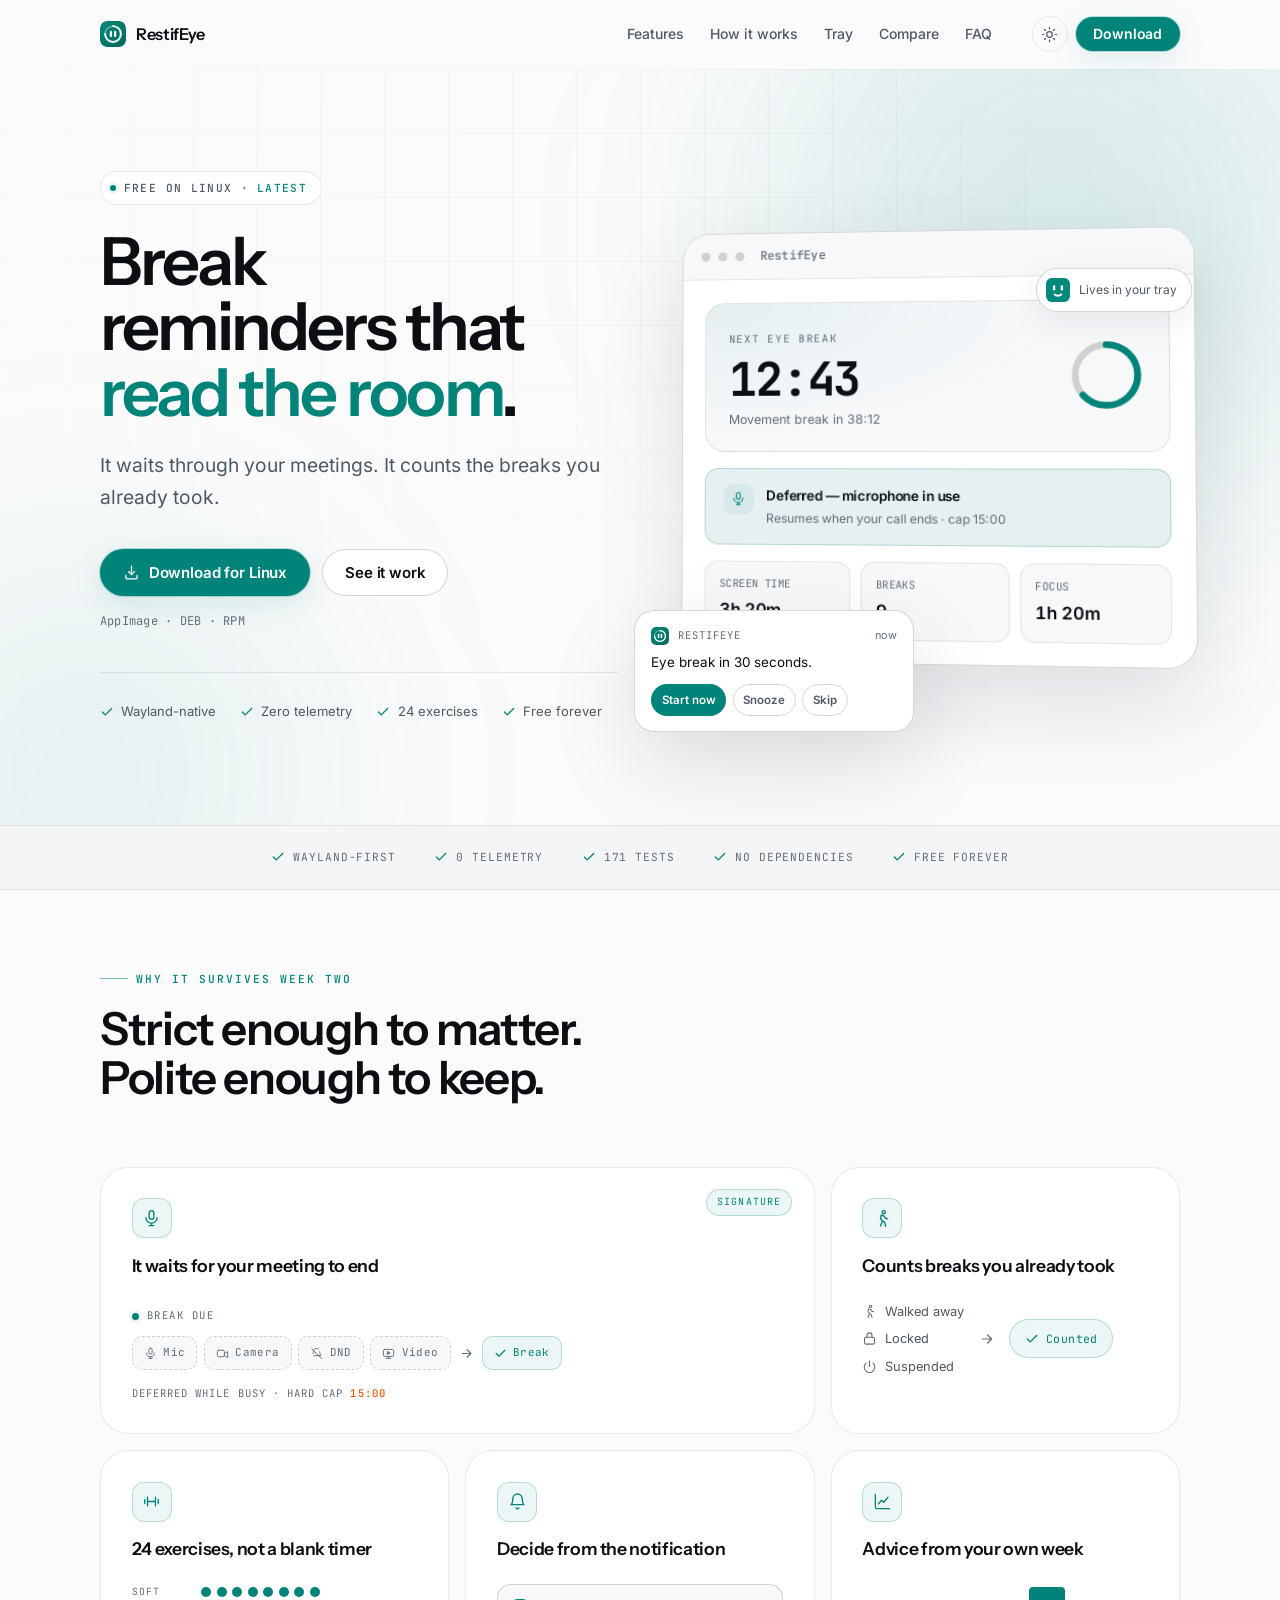
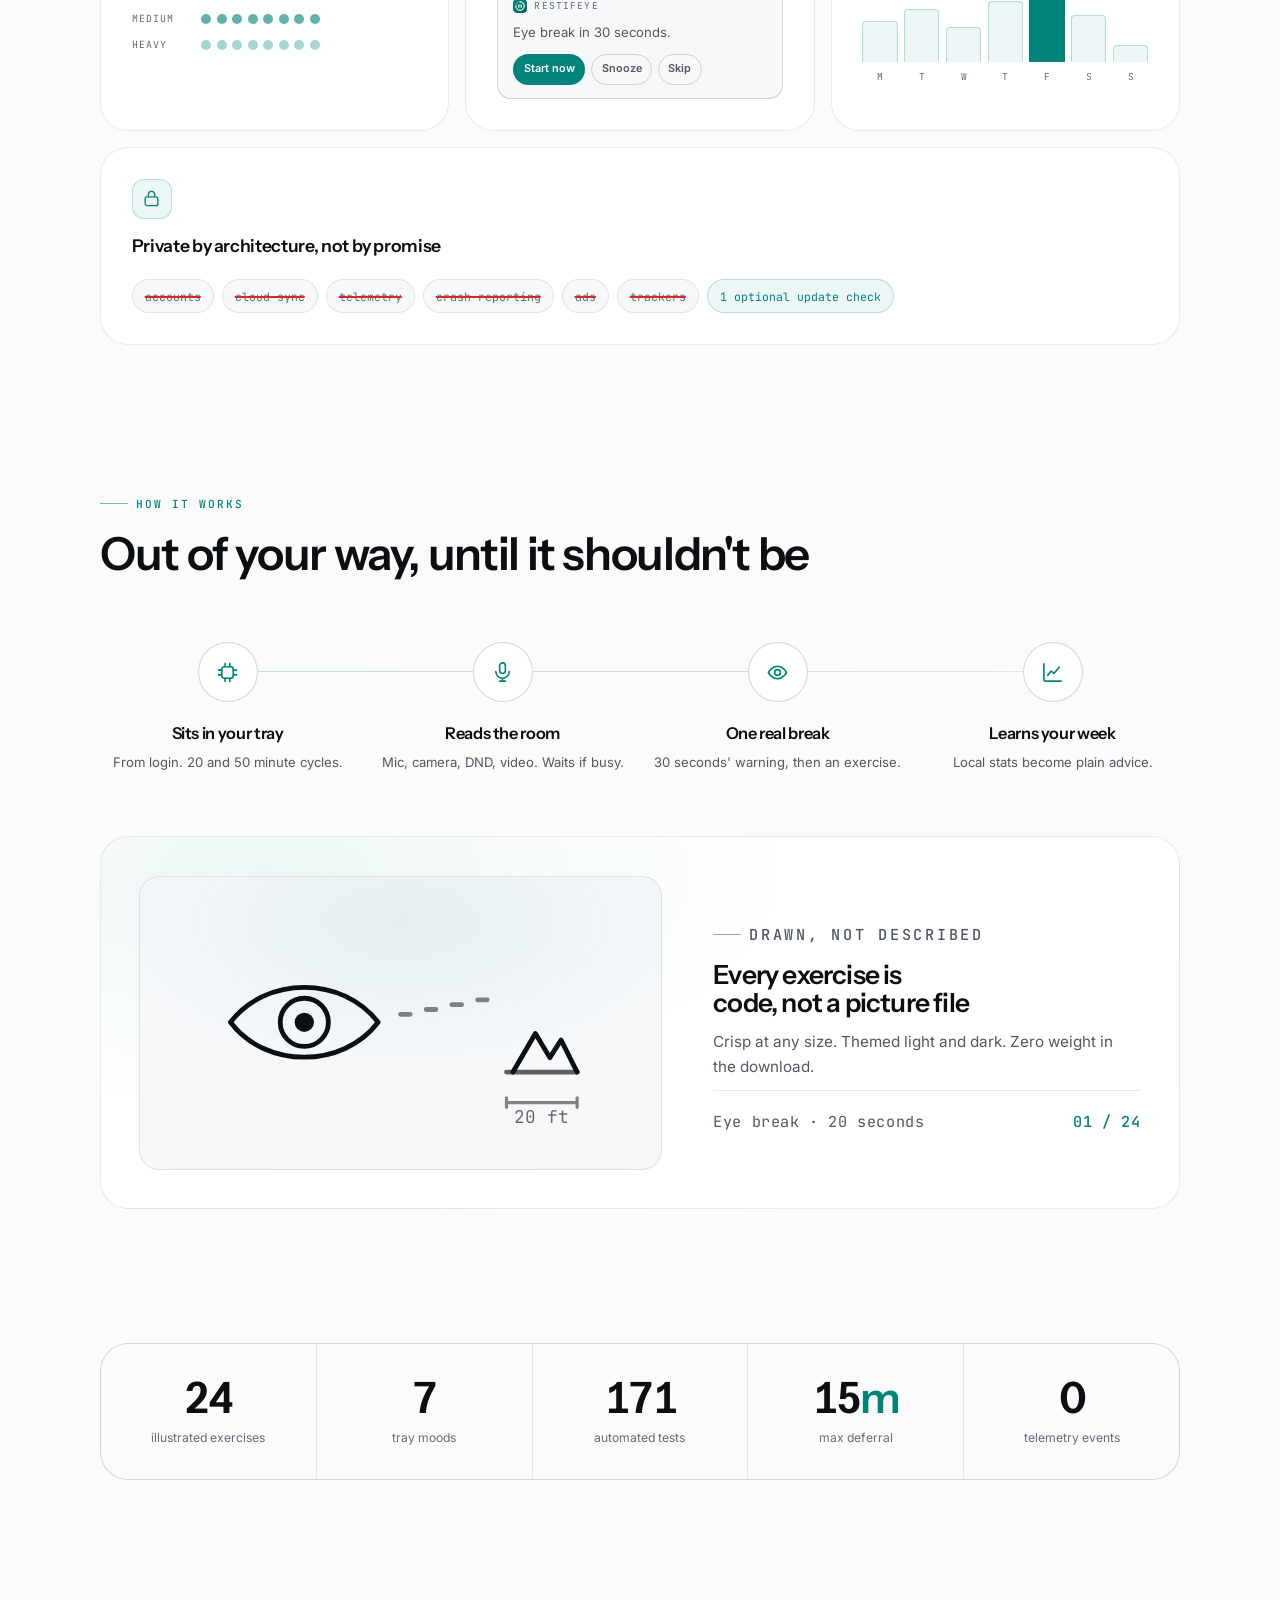
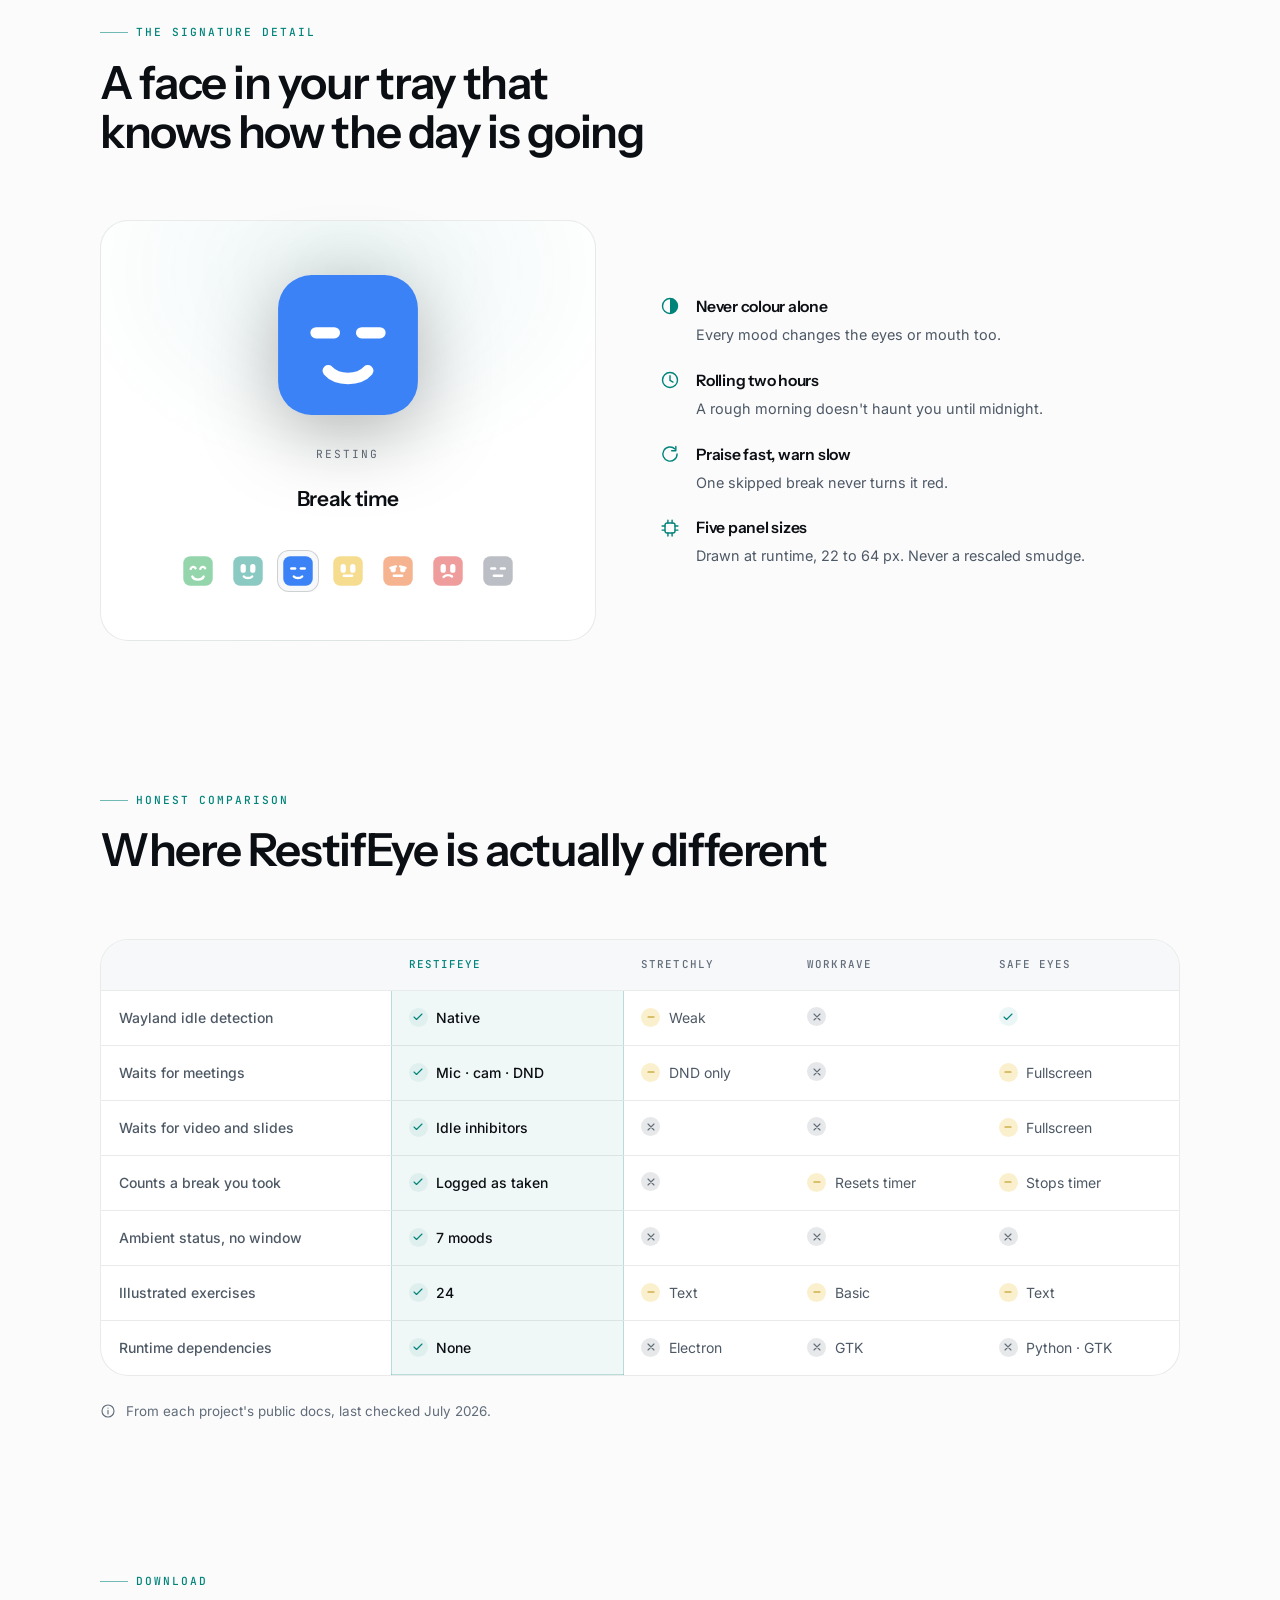
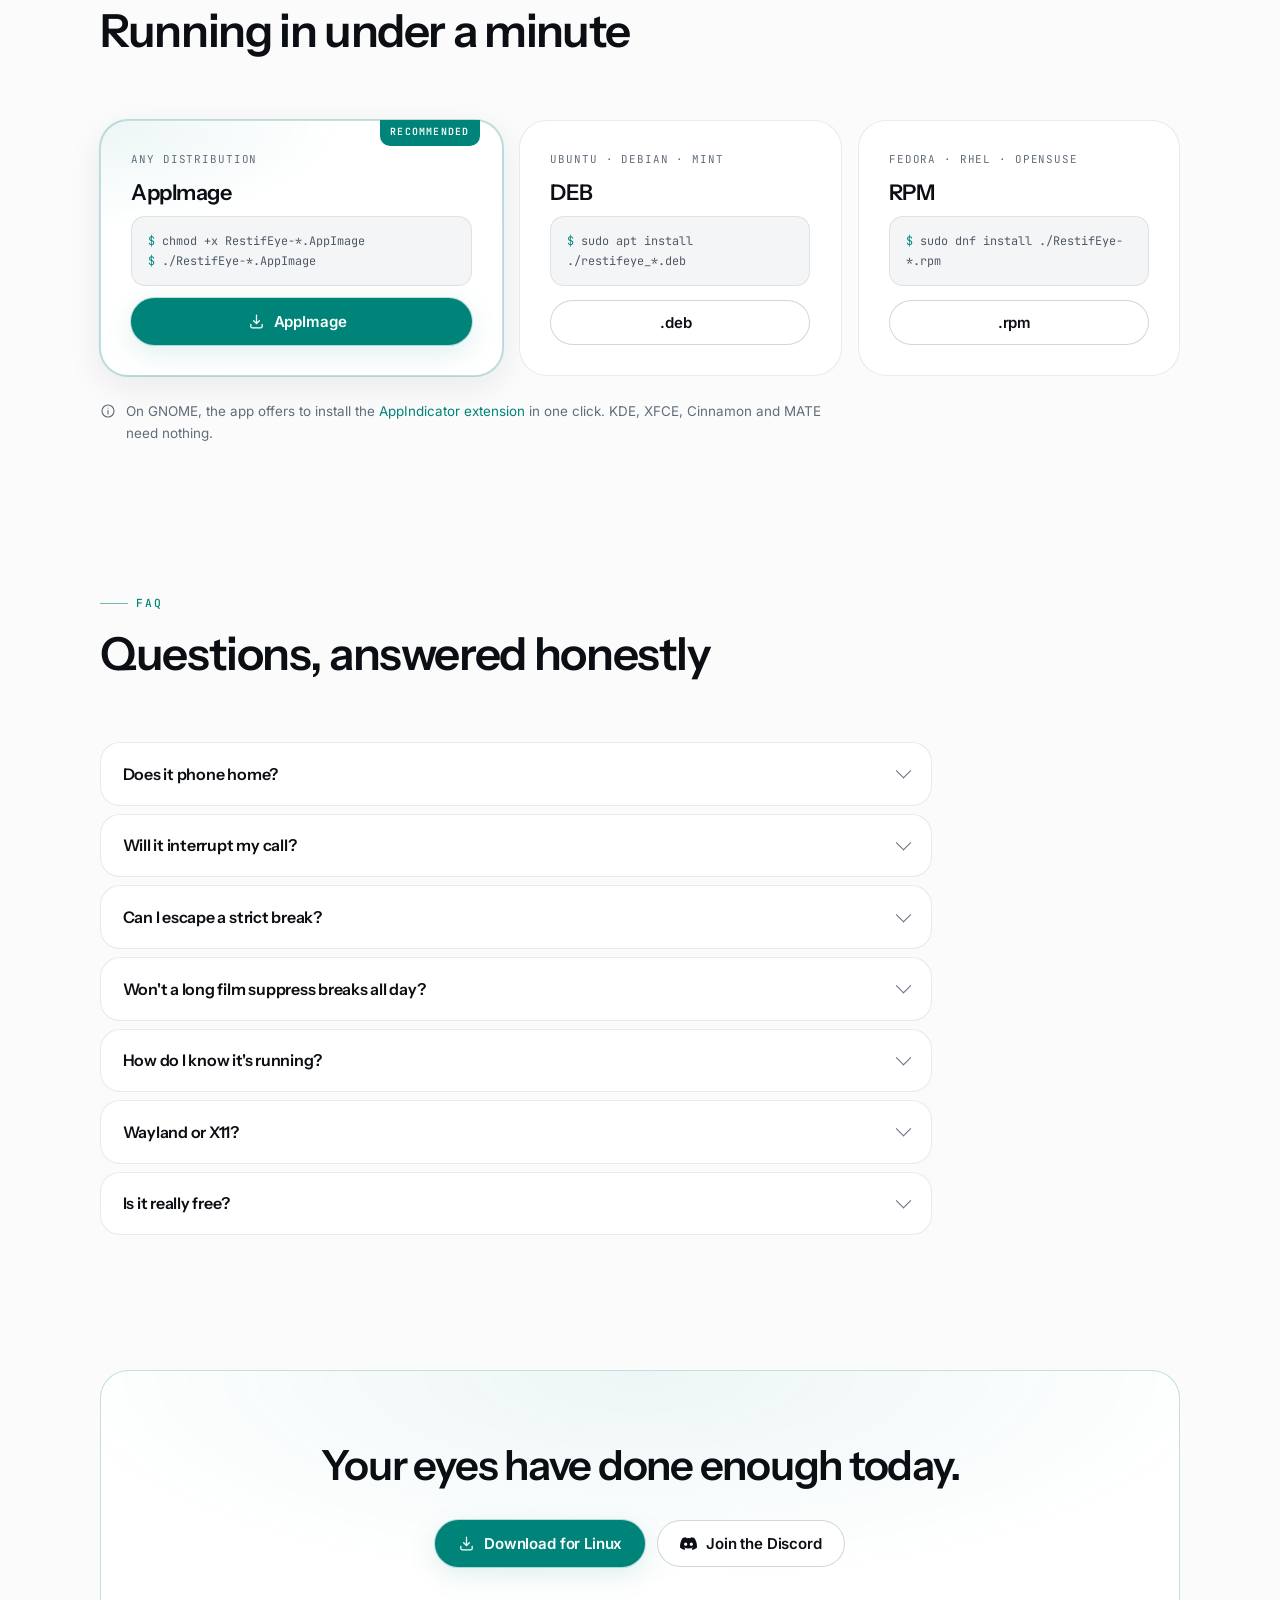
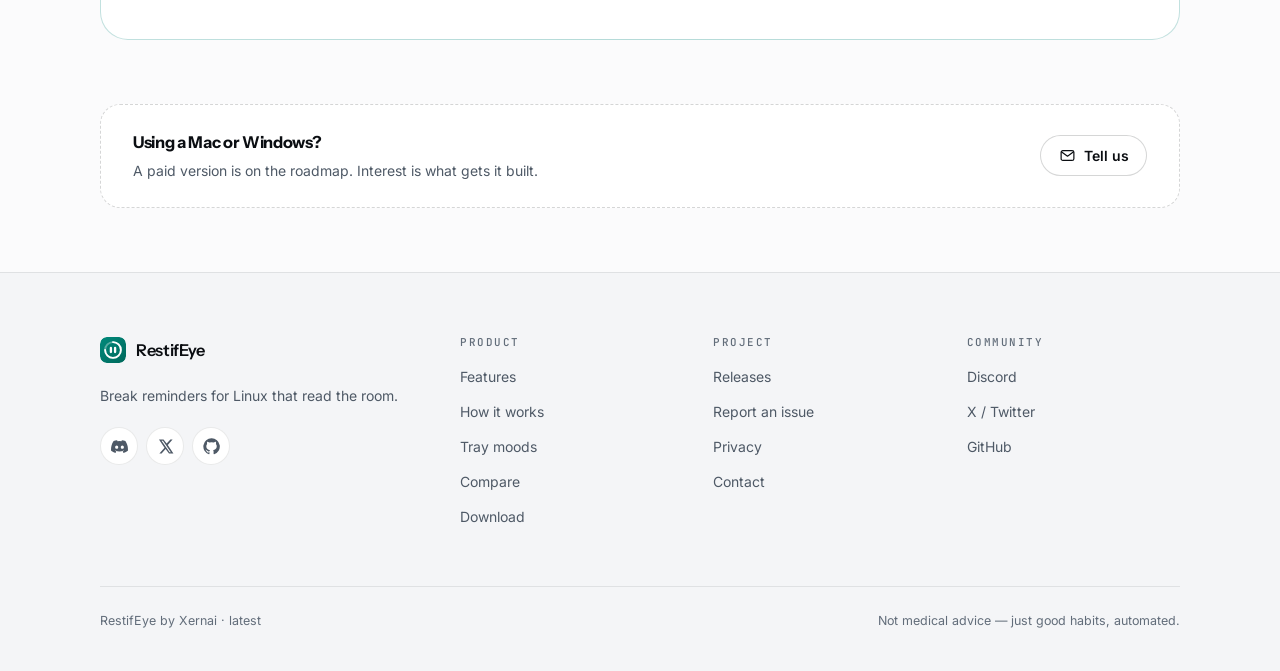
==== commit 91bd0e01: "Add Open Graph source HTML and update styles - Created a new Open Graph source HTML file with a dark" ====
--- a/site/index.html
+++ b/site/index.html
@@ -6,17 +6,18 @@
   <meta name="viewport" content="width=device-width, initial-scale=1">
   <title>RestifEye — break reminders that read the room</title>
   <meta name="description"
-    content="A free break reminder for Linux that waits through your meetings, holds through films, and credits the breaks you already took. Guided exercises, an expressive tray icon, and no telemetry.">
+    content="A free break reminder for Linux. Waits through meetings, holds through films, and counts the breaks you already took. Guided exercises, an expressive tray icon, no telemetry.">
   <link rel="canonical" href="https://xern-ai.github.io/RestifEye/">
   <meta name="theme-color" content="#08090b" media="(prefers-color-scheme: dark)">
   <meta name="theme-color" content="#fbfbfc" media="(prefers-color-scheme: light)">
   <meta property="og:title" content="RestifEye — break reminders that read the room">
   <meta property="og:description"
-    content="Waits through meetings. Holds through films. Credits the breaks you already took. Free on Linux, no account, no telemetry.">
+    content="Waits through meetings. Counts the breaks you already took. Free on Linux, no account, no telemetry.">
   <meta property="og:type" content="website">
   <meta property="og:url" content="https://xern-ai.github.io/RestifEye/">
   <meta property="og:image" content="https://xern-ai.github.io/RestifEye/og.png">
   <meta name="twitter:card" content="summary_large_image">
+  <meta name="twitter:site" content="@Xern_AI">
   <link rel="icon" href="icon.svg" type="image/svg+xml">
   <link rel="preload" href="fonts/instrumentsans-latin-var.woff2" as="font" type="font/woff2" crossorigin>
   <link rel="preload" href="fonts/inter-latin-var.woff2" as="font" type="font/woff2" crossorigin>
@@ -41,7 +42,8 @@
     "url": "https://xern-ai.github.io/RestifEye/",
     "downloadUrl": "https://github.com/Xern-AI/RestifEye/releases/latest",
     "offers": { "@type": "Offer", "price": "0", "priceCurrency": "USD" },
-    "author": { "@type": "Organization", "name": "Xernai" }
+    "author": { "@type": "Organization", "name": "Xernai" },
+    "sameAs": ["https://x.com/Xern_AI", "https://discord.gg/sXVwRSqhaj", "https://github.com/Xern-AI/RestifEye"]
   }
   </script>
 </head>
@@ -50,9 +52,16 @@
   <a class="skip" href="#main">Skip to content</a>
 
   <svg class="sr-only" aria-hidden="true" focusable="false" xmlns="http://www.w3.org/2000/svg">
-    <symbol id="i-check" viewBox="0 0 24 24" fill="none" stroke="currentColor" stroke-width="2"
+    <symbol id="i-check" viewBox="0 0 24 24" fill="none" stroke="currentColor" stroke-width="2.2"
       stroke-linecap="round" stroke-linejoin="round">
       <path d="m20 6-11 11-5-5" />
+    </symbol>
+    <symbol id="i-x" viewBox="0 0 24 24" fill="none" stroke="currentColor" stroke-width="2.2" stroke-linecap="round">
+      <path d="M6 6l12 12M18 6 6 18" />
+    </symbol>
+    <symbol id="i-dash" viewBox="0 0 24 24" fill="none" stroke="currentColor" stroke-width="2.4"
+      stroke-linecap="round">
+      <path d="M6 12h12" />
     </symbol>
     <symbol id="i-download" viewBox="0 0 24 24" fill="none" stroke="currentColor" stroke-width="1.8"
       stroke-linecap="round" stroke-linejoin="round">
@@ -80,11 +89,33 @@
       <rect x="9" y="2" width="6" height="11" rx="3" />
       <path d="M5 11a7 7 0 0 0 14 0M12 18v3M9 21h6" />
     </symbol>
+    <symbol id="i-cam" viewBox="0 0 24 24" fill="none" stroke="currentColor" stroke-width="1.7"
+      stroke-linecap="round" stroke-linejoin="round">
+      <rect x="2.5" y="6" width="13" height="12" rx="2.5" />
+      <path d="m15.5 12 6-3.5v11l-6-3.5" />
+    </symbol>
+    <symbol id="i-play" viewBox="0 0 24 24" fill="none" stroke="currentColor" stroke-width="1.7"
+      stroke-linecap="round" stroke-linejoin="round">
+      <rect x="2.5" y="4.5" width="19" height="13" rx="2.5" />
+      <path d="M8 21h8M12 17.5V21" />
+      <path d="m10.5 8.5 4.5 2.5-4.5 2.5Z" fill="currentColor" />
+    </symbol>
+    <symbol id="i-bell-off" viewBox="0 0 24 24" fill="none" stroke="currentColor" stroke-width="1.7"
+      stroke-linecap="round" stroke-linejoin="round">
+      <path d="M18 8.5c0 6 2.2 7.5 2.2 7.5H7" />
+      <path d="M5.8 12.2C5.9 11 6 9.9 6 8.5a6 6 0 0 1 9.4-4.9" />
+      <path d="M3 3l18 18" />
+    </symbol>
     <symbol id="i-walk" viewBox="0 0 24 24" fill="none" stroke="currentColor" stroke-width="1.7"
       stroke-linecap="round" stroke-linejoin="round">
       <circle cx="13.5" cy="4" r="2" />
       <path d="M9.5 21.5 12 15l-2.5-3 1-4.5L14 9l1.5 2.5 3 1" />
-      <path d="M12 15l2.8 2 1.2 4.5" />
+      <path d="m12 15 2.8 2 1.2 4.5" />
+    </symbol>
+    <symbol id="i-power" viewBox="0 0 24 24" fill="none" stroke="currentColor" stroke-width="1.7"
+      stroke-linecap="round" stroke-linejoin="round">
+      <path d="M12 3v9" />
+      <path d="M6.6 6.6a8.5 8.5 0 1 0 10.8 0" />
     </symbol>
     <symbol id="i-bell" viewBox="0 0 24 24" fill="none" stroke="currentColor" stroke-width="1.7"
       stroke-linecap="round" stroke-linejoin="round">
@@ -122,11 +153,6 @@
       <path d="M2.5 12S6 5.5 12 5.5 21.5 12 21.5 12 18 18.5 12 18.5 2.5 12 2.5 12Z" />
       <circle cx="12" cy="12" r="3" />
     </symbol>
-    <symbol id="i-shield" viewBox="0 0 24 24" fill="none" stroke="currentColor" stroke-width="1.7"
-      stroke-linecap="round" stroke-linejoin="round">
-      <path d="M12 3 5 6v6.2C5 16.7 8 20 12 21c4-1 7-4.3 7-8.8V6l-7-3Z" />
-      <path d="m9.2 12 2 2 3.6-3.8" />
-    </symbol>
     <symbol id="i-cpu" viewBox="0 0 24 24" fill="none" stroke="currentColor" stroke-width="1.7"
       stroke-linecap="round" stroke-linejoin="round">
       <rect x="6" y="6" width="12" height="12" rx="2.5" />
@@ -149,6 +175,14 @@
     <symbol id="i-github" viewBox="0 0 24 24" fill="currentColor" stroke="none">
       <path
         d="M12 .5a11.5 11.5 0 0 0-3.64 22.42c.58.1.79-.25.79-.56v-2.1c-3.2.7-3.88-1.37-3.88-1.37-.53-1.34-1.29-1.7-1.29-1.7-1.05-.72.08-.7.08-.7 1.16.08 1.77 1.2 1.77 1.2 1.03 1.77 2.7 1.26 3.36.96.1-.75.4-1.26.73-1.55-2.56-.29-5.25-1.28-5.25-5.7 0-1.26.45-2.29 1.19-3.1-.12-.29-.52-1.46.11-3.05 0 0 .97-.31 3.18 1.18a11 11 0 0 1 5.8 0c2.2-1.5 3.17-1.18 3.17-1.18.63 1.59.24 2.76.12 3.05.74.81 1.18 1.84 1.18 3.1 0 4.43-2.69 5.4-5.26 5.69.41.36.78 1.06.78 2.14v3.17c0 .31.21.67.8.56A11.5 11.5 0 0 0 12 .5Z" />
+    </symbol>
+    <symbol id="i-discord" viewBox="0 0 24 24" fill="currentColor" stroke="none">
+      <path
+        d="M20.32 4.37A19.8 19.8 0 0 0 15.43 3c-.24.42-.5.99-.68 1.44a18.3 18.3 0 0 0-5.5 0C9.07 3.99 8.8 3.42 8.57 3a19.7 19.7 0 0 0-4.9 1.37C.57 9.05-.28 13.6.14 18.1a19.9 19.9 0 0 0 6.06 3.06c.49-.67.92-1.38 1.29-2.13-.71-.27-1.39-.6-2.03-.98l.5-.4a14.2 14.2 0 0 0 12.08 0l.5.4c-.65.38-1.33.71-2.04.98.37.75.8 1.46 1.29 2.13a19.8 19.8 0 0 0 6.07-3.06c.5-5.22-.85-9.73-3.54-13.73ZM8.02 15.33c-1.18 0-2.16-1.08-2.16-2.42 0-1.33.95-2.42 2.16-2.42 1.22 0 2.19 1.1 2.17 2.42 0 1.34-.96 2.42-2.17 2.42Zm7.96 0c-1.18 0-2.15-1.08-2.15-2.42 0-1.33.95-2.42 2.15-2.42 1.22 0 2.2 1.1 2.17 2.42 0 1.34-.95 2.42-2.17 2.42Z" />
+    </symbol>
+    <symbol id="i-twitter" viewBox="0 0 24 24" fill="currentColor" stroke="none">
+      <path
+        d="M18.9 2H22l-6.77 7.73L23.2 22h-6.24l-4.89-6.4L6.48 22H3.36l7.24-8.27L2.8 2h6.4l4.42 5.85L18.9 2Zm-1.1 18.16h1.73L8.3 3.74H6.44l11.36 16.42Z" />
     </symbol>
   </svg>
 
@@ -191,20 +225,17 @@
         <span class="pill"><span class="pill__dot"></span> Free on Linux · <strong
             class="version-badge">latest</strong></span>
         <h1>Break reminders that <span class="accent">read the room</span>.</h1>
-        <p class="hero__lede">RestifEye waits through your meetings, holds through films, and <strong>credits the breaks
-            you already took</strong> by walking away. When a break is genuinely due, it shows you one exercise to
-          actually do.</p>
+        <p class="hero__lede">It waits through your meetings. It counts the breaks you already took.</p>
         <div class="hero__cta">
-          <a class="btn btn--primary" id="hero-dl" href="https://github.com/Xern-AI/RestifEye/releases/latest">
+          <a class="btn btn--primary" href="#download">
             <svg aria-hidden="true">
               <use href="#i-download" />
             </svg>
             Download for Linux
-            <span class="btn__meta dl-size"></span>
           </a>
-          <a class="btn btn--ghost" href="#how">See how it decides</a>
-        </div>
-        <p class="hero__fine">AppImage · DEB · RPM — no account, no dependencies</p>
+          <a class="btn btn--ghost" href="#how">See it work</a>
+        </div>
+        <p class="hero__fine">AppImage · DEB · RPM</p>
         <ul class="hero__proof">
           <li>
             <svg aria-hidden="true">
@@ -219,7 +250,7 @@
           <li>
             <svg aria-hidden="true">
               <use href="#i-check" />
-            </svg>24 guided exercises
+            </svg>24 exercises
           </li>
           <li>
             <svg aria-hidden="true">
@@ -230,8 +261,8 @@
       </div>
 
       <div class="stage">
-        <div class="app" role="img" aria-label="The RestifEye dashboard: the next eye break is 12 minutes away, and a
-          due break is currently deferred because the microphone is in use.">
+        <div class="app" role="img"
+          aria-label="The RestifEye dashboard: the next eye break is 12 minutes away, and a due break is deferred because the microphone is in use.">
           <div class="app__bar" aria-hidden="true">
             <span class="app__dot"></span><span class="app__dot"></span><span class="app__dot"></span>
             <span class="app__title">RestifEye</span>
@@ -257,13 +288,13 @@
               </span>
               <span class="state__text">
                 <b id="state-title">Deferred — microphone in use</b>
-                <span id="state-sub">Resumes the moment your call ends · cap 15:00</span>
+                <span id="state-sub">Resumes when your call ends · cap 15:00</span>
               </span>
             </div>
             <div class="stats">
               <div class="stat"><small>Screen time</small><b>3h 20m</b></div>
-              <div class="stat"><small>Breaks taken</small><b>9</b></div>
-              <div class="stat"><small>Longest focus</small><b>1h 20m</b></div>
+              <div class="stat"><small>Breaks</small><b>9</b></div>
+              <div class="stat"><small>Focus</small><b>1h 20m</b></div>
             </div>
           </div>
         </div>
@@ -274,7 +305,7 @@
             <span>RestifEye</span>
             <time>now</time>
           </div>
-          <p>Eye break in 30 seconds. Look 20 feet away for 20 seconds.</p>
+          <p>Eye break in 30 seconds.</p>
           <div class="toast__row"><span>Start now</span><span>Snooze</span><span>Skip</span></div>
         </div>
 
@@ -288,7 +319,7 @@
             <path d="M63.02 66.97 A15 10 0 0 1 36.99 66.97" fill="none" stroke="#fff" stroke-width="7.5"
               stroke-linecap="round" />
           </svg>
-          <span>In your tray, all day</span>
+          <span>Lives in your tray</span>
         </div>
       </div>
     </div>
@@ -304,22 +335,22 @@
       <span>
         <svg aria-hidden="true">
           <use href="#i-check" />
-        </svg>0 telemetry events
+        </svg>0 telemetry
       </span>
       <span>
         <svg aria-hidden="true">
           <use href="#i-check" />
-        </svg>171 automated tests
+        </svg>171 tests
       </span>
       <span>
         <svg aria-hidden="true">
           <use href="#i-check" />
-        </svg>No runtime dependencies
+        </svg>No dependencies
       </span>
       <span>
         <svg aria-hidden="true">
           <use href="#i-check" />
-        </svg>Free forever on Linux
+        </svg>Free forever
       </span>
     </div>
   </div>
@@ -330,9 +361,7 @@
       <div class="shell">
         <div class="section-head rv">
           <p class="eyebrow">Why it survives week two</p>
-          <h2>Strict enough to matter. Polite enough to keep.</h2>
-          <p class="lede">Most break apps get uninstalled the first time they blank the screen during a demo. RestifEye
-            reads what you are doing before it asks for anything.</p>
+          <h2>Strict enough to matter.<br>Polite enough to keep.</h2>
         </div>
 
         <div class="bento rv-stagger">
@@ -344,25 +373,97 @@
               </svg>
             </span>
             <h3>It waits for your meeting to end</h3>
-            <p>Microphone live, camera live, Do&nbsp;Not&nbsp;Disturb on, a video or slide deck holding a wake lock —
-              each one defers a due break instead of stealing your screen. A hard cap keeps deferral from quietly
-              becoming denial.</p>
-            <div class="defer">
-              <div class="defer__row">
-                <span class="defer__key">Mic / camera</span>
-                <span class="defer__bar" style="--w:100%"><span>defer while in use</span></span>
+            <div class="track">
+              <span class="track__due"><span class="track__pip"></span>Break due</span>
+              <div class="track__lane">
+                <span class="seg">
+                  <svg aria-hidden="true">
+                    <use href="#i-mic" />
+                  </svg>Mic
+                </span>
+                <span class="seg">
+                  <svg aria-hidden="true">
+                    <use href="#i-cam" />
+                  </svg>Camera
+                </span>
+                <span class="seg">
+                  <svg aria-hidden="true">
+                    <use href="#i-bell-off" />
+                  </svg>DND
+                </span>
+                <span class="seg">
+                  <svg aria-hidden="true">
+                    <use href="#i-play" />
+                  </svg>Video
+                </span>
+                <svg class="track__arrow" aria-hidden="true">
+                  <use href="#i-arrow" />
+                </svg>
+                <span class="seg seg--go">
+                  <svg aria-hidden="true">
+                    <use href="#i-check" />
+                  </svg>Break
+                </span>
               </div>
-              <div class="defer__row">
-                <span class="defer__key">Do not disturb</span>
-                <span class="defer__bar" style="--w:100%"><span>defer while on</span></span>
+              <span class="track__cap">Deferred while busy · hard cap <b>15:00</b></span>
+            </div>
+          </article>
+
+          <article class="tile tile--half rv">
+            <span class="tile__icon">
+              <svg aria-hidden="true">
+                <use href="#i-walk" />
+              </svg>
+            </span>
+            <h3>Counts breaks you already took</h3>
+            <div class="credit">
+              <div class="credit__set">
+                <span>
+                  <svg aria-hidden="true">
+                    <use href="#i-walk" />
+                  </svg>Walked away
+                </span>
+                <span>
+                  <svg aria-hidden="true">
+                    <use href="#i-lock" />
+                  </svg>Locked
+                </span>
+                <span>
+                  <svg aria-hidden="true">
+                    <use href="#i-power" />
+                  </svg>Suspended
+                </span>
               </div>
-              <div class="defer__row">
-                <span class="defer__key">Video / slides</span>
-                <span class="defer__bar" style="--w:100%"><span>defer while inhibited</span></span>
+              <svg class="credit__arrow" aria-hidden="true">
+                <use href="#i-arrow" />
+              </svg>
+              <span class="credit__out">
+                <svg aria-hidden="true">
+                  <use href="#i-check" />
+                </svg>Counted
+              </span>
+            </div>
+          </article>
+
+          <article class="tile tile--half rv">
+            <span class="tile__icon">
+              <svg aria-hidden="true">
+                <use href="#i-dumbbell" />
+              </svg>
+            </span>
+            <h3>24 exercises, not a blank timer</h3>
+            <div class="tiers">
+              <div class="tier">
+                <span class="tier__k">Soft</span>
+                <span class="tier__d"><i></i><i></i><i></i><i></i><i></i><i></i><i></i><i></i></span>
               </div>
-              <div class="defer__row">
-                <span class="defer__key">Hard cap</span>
-                <span class="defer__bar" data-tone="cap" style="--w:34%"><span>15:00 — then the break happens</span></span>
+              <div class="tier">
+                <span class="tier__k">Medium</span>
+                <span class="tier__d"><i></i><i></i><i></i><i></i><i></i><i></i><i></i><i></i></span>
+              </div>
+              <div class="tier">
+                <span class="tier__k">Heavy</span>
+                <span class="tier__d"><i></i><i></i><i></i><i></i><i></i><i></i><i></i><i></i></span>
               </div>
             </div>
           </article>
@@ -370,46 +471,33 @@
           <article class="tile tile--half rv">
             <span class="tile__icon">
               <svg aria-hidden="true">
-                <use href="#i-walk" />
+                <use href="#i-bell" />
               </svg>
             </span>
-            <h3>Credits breaks you already took</h3>
-            <p>Walked away, locked the screen, suspended the laptop? That was your break. RestifEye logs it as taken and
-              never nags you for rest you already had.</p>
+            <h3>Decide from the notification</h3>
+            <div class="notif">
+              <div class="notif__h"><img src="icon.svg" alt="" width="14" height="14"><span>RestifEye</span></div>
+              <p>Eye break in 30 seconds.</p>
+              <div class="notif__b"><span>Start now</span><span>Snooze</span><span>Skip</span></div>
+            </div>
           </article>
 
           <article class="tile tile--half rv">
             <span class="tile__icon">
               <svg aria-hidden="true">
-                <use href="#i-dumbbell" />
-              </svg>
-            </span>
-            <h3>24 exercises, not a blank timer</h3>
-            <p>Every break shows an illustrated move — eye tracking, neck release, shoulder rolls, posture resets. Three
-              intensity tiers, so nothing suggests a squat in an open-plan office.</p>
-          </article>
-
-          <article class="tile tile--half rv">
-            <span class="tile__icon">
-              <svg aria-hidden="true">
-                <use href="#i-bell" />
-              </svg>
-            </span>
-            <h3>Decide from the notification</h3>
-            <p>A 30-second heads-up with <strong>Start now</strong>, <strong>Snooze</strong> and <strong>Skip</strong>
-              built into the notification itself. Each has its own budget, so a snooze habit can't become a skip habit.
-            </p>
-          </article>
-
-          <article class="tile tile--half rv">
-            <span class="tile__icon">
-              <svg aria-hidden="true">
                 <use href="#i-chart" />
               </svg>
             </span>
             <h3>Advice from your own week</h3>
-            <p>Screen time, idle, away, longest focus stretch and workday span — weekly, monthly, yearly. A rule engine
-              turns four weeks of your history into concrete, judgment-free suggestions.</p>
+            <div class="spark">
+              <div class="spark__bars" role="img" aria-label="A week of screen time, with Thursday the longest">
+                <i style="--h:52%"></i><i style="--h:68%"></i><i style="--h:44%"></i><i style="--h:78%"></i>
+                <i class="hot" style="--h:96%"></i><i style="--h:60%"></i><i style="--h:22%"></i>
+              </div>
+              <div class="spark__x" aria-hidden="true">
+                <span>M</span><span>T</span><span>W</span><span>T</span><span>F</span><span>S</span><span>S</span>
+              </div>
+            </div>
           </article>
 
           <article class="tile tile--full rv">
@@ -419,9 +507,6 @@
               </svg>
             </span>
             <h3>Private by architecture, not by promise</h3>
-            <p>There is no account to make and no server to send anything to. Every second of activity data lives in a
-              SQLite file on your machine. One optional weekly version check is the entire network story — and it has an
-              off switch.</p>
             <div class="privacy-net">
               <span>accounts</span>
               <span>cloud sync</span>
@@ -441,70 +526,68 @@
         <div class="section-head rv">
           <p class="eyebrow">How it works</p>
           <h2>Out of your way, until it shouldn't be</h2>
-          <p class="lede">Four moments, from login to the advice you get on Friday.</p>
-        </div>
-
-        <div class="flow">
-          <div class="steps" id="steps">
-            <span class="steps__progress" id="steps-progress" aria-hidden="true"></span>
-            <ol class="steps__list">
-            <li class="step">
-              <span class="step__num">01</span>
-              <div>
-                <h3>It starts with your computer</h3>
-                <p>RestifEye launches at login and sits in your tray. Eye breaks every 20 minutes, movement breaks every
-                  50 — and every interval, work-hour and work-day is yours to change.</p>
-              </div>
-            </li>
-            <li class="step">
-              <span class="step__num">02</span>
-              <div>
-                <h3>It checks the room before it asks</h3>
-                <p>When a break falls due, RestifEye reads your microphone, camera, Do&nbsp;Not&nbsp;Disturb state and
-                  any app holding an idle inhibitor. If now is wrong, it waits — up to fifteen minutes, measured from
-                  when the break was actually due.</p>
-              </div>
-            </li>
-            <li class="step">
-              <span class="step__num">03</span>
-              <div>
-                <h3>A heads-up, then a real break</h3>
-                <p>Thirty seconds of warning, always. Then one illustrated exercise, matched to the intensity you
-                  allowed. Emergencies happen: a three-second hold always lets you out, and it goes on your own record.
-                </p>
-              </div>
-            </li>
-            <li class="step">
-              <span class="step__num">04</span>
-              <div>
-                <h3>Your patterns become your advice</h3>
-                <p>Dashboards show screen time and focus stretches. The tray face tells you how the last two hours went
-                  without opening anything at all.</p>
-              </div>
-            </li>
-            </ol>
+        </div>
+
+        <ol class="journey rv-stagger">
+          <li class="rv">
+            <span class="jicon">
+              <svg aria-hidden="true">
+                <use href="#i-cpu" />
+              </svg>
+            </span>
+            <b>Sits in your tray</b>
+            <small>From login. 20 and 50 minute cycles.</small>
+          </li>
+          <li class="rv">
+            <span class="jicon">
+              <svg aria-hidden="true">
+                <use href="#i-mic" />
+              </svg>
+            </span>
+            <b>Reads the room</b>
+            <small>Mic, camera, DND, video. Waits if busy.</small>
+          </li>
+          <li class="rv">
+            <span class="jicon">
+              <svg aria-hidden="true">
+                <use href="#i-eye" />
+              </svg>
+            </span>
+            <b>One real break</b>
+            <small>30 seconds' warning, then an exercise.</small>
+          </li>
+          <li class="rv">
+            <span class="jicon">
+              <svg aria-hidden="true">
+                <use href="#i-chart" />
+              </svg>
+            </span>
+            <b>Learns your week</b>
+            <small>Local stats become plain advice.</small>
+          </li>
+        </ol>
+
+        <div class="showcase rv">
+          <div class="exercise">
+            <svg viewBox="0 0 240 130" fill="none" stroke="currentColor" stroke-width="3" stroke-linecap="round"
+              stroke-linejoin="round" aria-hidden="true">
+              <path d="M14 65C36 36 84 36 106 65 84 94 36 94 14 65Z" />
+              <circle cx="60" cy="65" r="15" />
+              <circle cx="60" cy="65" r="6" fill="currentColor" stroke="none" />
+              <path d="M120 60h6M136 57h6M152 54h6M168 51h6" opacity=".5" />
+              <path d="M186 96h44" opacity=".65" />
+              <path d="m190 96 14-24 9 15 7-11 10 20" />
+              <path d="M186 112v6M230 112v6M186 115h44" stroke-width="2" opacity=".5" />
+              <text x="208" y="128" text-anchor="middle" font-family="'JetBrains Mono', monospace" font-size="11"
+                fill="currentColor" stroke="none" opacity=".6">20 ft</text>
+            </svg>
           </div>
-
-          <aside class="flow__aside rv">
-            <h3>Drawn, not described</h3>
-            <p>All 24 exercises are drawn in code rather than shipped as images — so they stay crisp at any size, theme
-              themselves light and dark, and add nothing to the download.</p>
-            <div class="exercise">
-              <svg viewBox="0 0 240 130" fill="none" stroke="currentColor" stroke-width="3" stroke-linecap="round"
-                stroke-linejoin="round" aria-hidden="true">
-                <path d="M14 65C36 36 84 36 106 65 84 94 36 94 14 65Z" />
-                <circle cx="60" cy="65" r="15" />
-                <circle cx="60" cy="65" r="6" fill="currentColor" stroke="none" />
-                <path d="M120 60h6M136 57h6M152 54h6M168 51h6" opacity=".5" />
-                <path d="M186 96h44" opacity=".65" />
-                <path d="m190 96 14-24 9 15 7-11 10 20" />
-                <path d="M186 112v6M230 112v6M186 115h44" stroke-width="2" opacity=".5" />
-                <text x="208" y="128" text-anchor="middle" font-family="'JetBrains Mono', monospace" font-size="11"
-                  fill="currentColor" stroke="none" opacity=".6">20 ft</text>
-              </svg>
-            </div>
+          <div class="showcase__side">
+            <p class="eyebrow">Drawn, not described</p>
+            <h3>Every exercise is code, not a picture file</h3>
+            <p>Crisp at any size. Themed light and dark. Zero weight in the download.</p>
             <p class="exercise__cap"><span>Eye break · 20 seconds</span><b>01 / 24</b></p>
-          </aside>
+          </div>
         </div>
       </div>
     </section>
@@ -512,11 +595,11 @@
     <section class="section section--tight">
       <div class="shell">
         <div class="metrics rv">
-          <div class="metric"><b>24</b><small>illustrated exercises across three intensity tiers</small></div>
-          <div class="metric"><b>7</b><small>tray moods, each with its own eyes and mouth</small></div>
-          <div class="metric"><b>171</b><small>automated tests on the scheduling engine</small></div>
-          <div class="metric"><b>15<em>m</em></b><small>hard cap on how long a break can be deferred</small></div>
-          <div class="metric"><b>0</b><small>accounts, trackers and telemetry events</small></div>
+          <div class="metric"><b>24</b><small>illustrated exercises</small></div>
+          <div class="metric"><b>7</b><small>tray moods</small></div>
+          <div class="metric"><b>171</b><small>automated tests</small></div>
+          <div class="metric"><b>15<em>m</em></b><small>max deferral</small></div>
+          <div class="metric"><b>0</b><small>telemetry events</small></div>
         </div>
       </div>
     </section>
@@ -526,15 +609,13 @@
         <div class="section-head rv">
           <p class="eyebrow">The signature detail</p>
           <h2>A face in your tray that knows how the day is going</h2>
-          <p class="lede">Most break apps give you a static icon. RestifEye gives you a glanceable read on the last two
-            hours — no window, no dashboard, no interruption.</p>
         </div>
 
         <div class="moods">
           <div class="mood-stage rv">
             <svg class="mood-stage__face" id="mood-face" viewBox="0 0 100 100" role="img" aria-labelledby="mood-tip">
             </svg>
-            <p class="mood-stage__name" id="mood-name">On schedule</p>
+            <p class="mood-stage__name" id="mood-name">Good</p>
             <p class="mood-stage__tip" id="mood-tip">On schedule</p>
             <div class="mood-picker" id="mood-picker" role="group" aria-label="Preview each tray mood"></div>
           </div>
@@ -545,9 +626,8 @@
                 <use href="#i-contrast" />
               </svg>
               <div>
-                <b>Colour is never the only signal</b>
-                <p>Every mood changes the eyes or the mouth too, so the icon still reads for the roughly 8% of men with
-                  a colour-vision deficiency — and in the monochrome tray themes some desktops apply.</p>
+                <b>Never colour alone</b>
+                <p>Every mood changes the eyes or mouth too.</p>
               </div>
             </li>
             <li>
@@ -555,9 +635,8 @@
                 <use href="#i-clock" />
               </svg>
               <div>
-                <b>Judged on a rolling two hours</b>
-                <p>Not on day totals. A rough morning doesn't colour the icon until midnight, and a good afternoon can
-                  earn it back.</p>
+                <b>Rolling two hours</b>
+                <p>A rough morning doesn't haunt you until midnight.</p>
               </div>
             </li>
             <li>
@@ -565,9 +644,8 @@
                 <use href="#i-refresh" />
               </svg>
               <div>
-                <b>Praise instantly, warn slowly</b>
-                <p>Escalation needs three consecutive samples; improvement lands immediately. One skipped break never
-                  turns the icon red.</p>
+                <b>Praise fast, warn slow</b>
+                <p>One skipped break never turns it red.</p>
               </div>
             </li>
             <li>
@@ -575,9 +653,8 @@
                 <use href="#i-cpu" />
               </svg>
               <div>
-                <b>Drawn at five panel sizes</b>
-                <p>22 to 64 pixels, rendered at runtime rather than shipped as fourteen PNGs, so it never arrives as the
-                  soft rescaled smudge next to your other status icons.</p>
+                <b>Five panel sizes</b>
+                <p>Drawn at runtime, 22 to 64 px. Never a rescaled smudge.</p>
               </div>
             </li>
           </ul>
@@ -590,15 +667,13 @@
         <div class="section-head rv">
           <p class="eyebrow">Honest comparison</p>
           <h2>Where RestifEye is actually different</h2>
-          <p class="lede">Safe Eyes is genuinely good, and Workrave has earned its two decades. The gap is situational
-            awareness — knowing when <em>not</em> to ask.</p>
         </div>
         <div class="table-wrap rv">
           <table>
             <caption class="sr-only">Feature comparison between RestifEye, Stretchly, Workrave and Safe Eyes</caption>
             <thead>
               <tr>
-                <th scope="col">Capability</th>
+                <th scope="col"></th>
                 <th scope="col" class="us">RestifEye</th>
                 <th scope="col">Stretchly</th>
                 <th scope="col">Workrave</th>
@@ -608,52 +683,108 @@
             <tbody>
               <tr>
                 <th scope="row">Wayland idle detection</th>
-                <td class="us">Mutter IdleMonitor, logind fallback</td>
-                <td>Electron idle, weak on Wayland</td>
-                <td>X11-era, effectively unsupported</td>
-                <td>Yes, via ext-idle-notify</td>
+                <td class="us"><span class="v"><i class="v-i v-yes"><svg>
+                        <use href="#i-check" />
+                      </svg></i>Native</span></td>
+                <td><span class="v"><i class="v-i v-part"><svg>
+                        <use href="#i-dash" />
+                      </svg></i>Weak</span></td>
+                <td><span class="v"><i class="v-i v-no"><svg>
+                        <use href="#i-x" />
+                      </svg></i></span></td>
+                <td><span class="v"><i class="v-i v-yes"><svg>
+                        <use href="#i-check" />
+                      </svg></i></span></td>
               </tr>
               <tr>
                 <th scope="row">Waits for meetings</th>
-                <td class="us">Mic, camera and DND — capped at 15 min</td>
-                <td>Manual postpone; pauses on DND</td>
-                <td>No</td>
-                <td>Fullscreen-window rule only</td>
+                <td class="us"><span class="v"><i class="v-i v-yes"><svg>
+                        <use href="#i-check" />
+                      </svg></i>Mic · cam · DND</span></td>
+                <td><span class="v"><i class="v-i v-part"><svg>
+                        <use href="#i-dash" />
+                      </svg></i>DND only</span></td>
+                <td><span class="v"><i class="v-i v-no"><svg>
+                        <use href="#i-x" />
+                      </svg></i></span></td>
+                <td><span class="v"><i class="v-i v-part"><svg>
+                        <use href="#i-dash" />
+                      </svg></i>Fullscreen</span></td>
               </tr>
               <tr>
                 <th scope="row">Waits for video and slides</th>
-                <td class="us">Any app holding an idle inhibitor</td>
-                <td>No</td>
-                <td>No</td>
-                <td>Fullscreen active window</td>
+                <td class="us"><span class="v"><i class="v-i v-yes"><svg>
+                        <use href="#i-check" />
+                      </svg></i>Idle inhibitors</span></td>
+                <td><span class="v"><i class="v-i v-no"><svg>
+                        <use href="#i-x" />
+                      </svg></i></span></td>
+                <td><span class="v"><i class="v-i v-no"><svg>
+                        <use href="#i-x" />
+                      </svg></i></span></td>
+                <td><span class="v"><i class="v-i v-part"><svg>
+                        <use href="#i-dash" />
+                      </svg></i>Fullscreen</span></td>
               </tr>
               <tr>
-                <th scope="row">Credits a break you already took</th>
-                <td class="us">Yes — idle, lock and suspend log as taken</td>
-                <td>No</td>
-                <td>Idle resets the timer</td>
-                <td>Smart Pause stops the timer</td>
+                <th scope="row">Counts a break you took</th>
+                <td class="us"><span class="v"><i class="v-i v-yes"><svg>
+                        <use href="#i-check" />
+                      </svg></i>Logged as taken</span></td>
+                <td><span class="v"><i class="v-i v-no"><svg>
+                        <use href="#i-x" />
+                      </svg></i></span></td>
+                <td><span class="v"><i class="v-i v-part"><svg>
+                        <use href="#i-dash" />
+                      </svg></i>Resets timer</span></td>
+                <td><span class="v"><i class="v-i v-part"><svg>
+                        <use href="#i-dash" />
+                      </svg></i>Stops timer</span></td>
               </tr>
               <tr>
-                <th scope="row">Ambient status without a window</th>
-                <td class="us">7-mood expressive tray face</td>
-                <td>Static icon</td>
-                <td>Static icon</td>
-                <td>Static icon</td>
+                <th scope="row">Ambient status, no window</th>
+                <td class="us"><span class="v"><i class="v-i v-yes"><svg>
+                        <use href="#i-check" />
+                      </svg></i>7 moods</span></td>
+                <td><span class="v"><i class="v-i v-no"><svg>
+                        <use href="#i-x" />
+                      </svg></i></span></td>
+                <td><span class="v"><i class="v-i v-no"><svg>
+                        <use href="#i-x" />
+                      </svg></i></span></td>
+                <td><span class="v"><i class="v-i v-no"><svg>
+                        <use href="#i-x" />
+                      </svg></i></span></td>
               </tr>
               <tr>
                 <th scope="row">Illustrated exercises</th>
-                <td class="us">24, across 3 intensity tiers</td>
-                <td>Text ideas</td>
-                <td>Basic figures</td>
-                <td>Text instructions</td>
+                <td class="us"><span class="v"><i class="v-i v-yes"><svg>
+                        <use href="#i-check" />
+                      </svg></i>24</span></td>
+                <td><span class="v"><i class="v-i v-part"><svg>
+                        <use href="#i-dash" />
+                      </svg></i>Text</span></td>
+                <td><span class="v"><i class="v-i v-part"><svg>
+                        <use href="#i-dash" />
+                      </svg></i>Basic</span></td>
+                <td><span class="v"><i class="v-i v-part"><svg>
+                        <use href="#i-dash" />
+                      </svg></i>Text</span></td>
               </tr>
               <tr>
                 <th scope="row">Runtime dependencies</th>
-                <td class="us">None — AppImage runs as-is</td>
-                <td>Electron</td>
-                <td>GTK</td>
-                <td>Python and GTK</td>
+                <td class="us"><span class="v"><i class="v-i v-yes"><svg>
+                        <use href="#i-check" />
+                      </svg></i>None</span></td>
+                <td><span class="v"><i class="v-i v-no"><svg>
+                        <use href="#i-x" />
+                      </svg></i>Electron</span></td>
+                <td><span class="v"><i class="v-i v-no"><svg>
+                        <use href="#i-x" />
+                      </svg></i>GTK</span></td>
+                <td><span class="v"><i class="v-i v-no"><svg>
+                        <use href="#i-x" />
+                      </svg></i>Python · GTK</span></td>
               </tr>
             </tbody>
           </table>
@@ -662,8 +793,7 @@
           <svg aria-hidden="true">
             <use href="#i-info" />
           </svg>
-          <span>Compiled from each project's public documentation, last checked July 2026. These projects move — if
-            something here is out of date, tell us and we'll correct it.</span>
+          <span>From each project's public docs, last checked July 2026.</span>
         </p>
       </div>
     </section>
@@ -673,8 +803,6 @@
         <div class="section-head rv">
           <p class="eyebrow">Download</p>
           <h2>Running in under a minute</h2>
-          <p class="lede">Not sure which? Take the AppImage — it runs on every distribution without installing
-            anything.</p>
         </div>
 
         <div class="dl rv-stagger">
@@ -682,37 +810,34 @@
             <span class="pkg__ribbon">Recommended</span>
             <span class="pkg__for">Any distribution</span>
             <h3>AppImage</h3>
-            <p>Download, make it executable, run it. No root, no dependencies, nothing installed system-wide.</p>
-            <pre><code><span class="p">$</span> chmod +x RestifEye-*-x86_64.AppImage
-<span class="p">$</span> ./RestifEye-*-x86_64.AppImage</code></pre>
+            <pre><code><span class="p">$</span> chmod +x RestifEye-*.AppImage
+<span class="p">$</span> ./RestifEye-*.AppImage</code></pre>
             <a class="btn btn--primary btn--wide" data-dl="appimage"
               href="https://github.com/Xern-AI/RestifEye/releases/latest">
               <svg aria-hidden="true">
                 <use href="#i-download" />
               </svg>
-              Download AppImage <span class="btn__meta dl-size"></span>
+              AppImage <span class="btn__meta dl-size"></span>
             </a>
           </article>
 
           <article class="pkg rv">
-            <span class="pkg__for">Ubuntu · Debian · Mint · Pop!_OS</span>
+            <span class="pkg__for">Ubuntu · Debian · Mint</span>
             <h3>DEB</h3>
-            <p>Integrates with your app menu, icon theme and system updates.</p>
-            <pre><code><span class="p">$</span> sudo apt install ./restifeye_*_amd64.deb</code></pre>
+            <pre><code><span class="p">$</span> sudo apt install ./restifeye_*.deb</code></pre>
             <a class="btn btn--ghost btn--wide" data-dl="deb"
               href="https://github.com/Xern-AI/RestifEye/releases/latest">
-              Download .deb <span class="btn__meta dl-size"></span>
+              .deb <span class="btn__meta dl-size"></span>
             </a>
           </article>
 
           <article class="pkg rv">
             <span class="pkg__for">Fedora · RHEL · openSUSE</span>
             <h3>RPM</h3>
-            <p>Integrates with your app grid, icon theme and updates.</p>
             <pre><code><span class="p">$</span> sudo dnf install ./RestifEye-*.rpm</code></pre>
             <a class="btn btn--ghost btn--wide" data-dl="rpm"
               href="https://github.com/Xern-AI/RestifEye/releases/latest">
-              Download .rpm <span class="btn__meta dl-size"></span>
+              .rpm <span class="btn__meta dl-size"></span>
             </a>
           </article>
         </div>
@@ -721,9 +846,9 @@
           <svg aria-hidden="true">
             <use href="#i-info" />
           </svg>
-          <span>On GNOME, install the <a href="https://extensions.gnome.org/extension/615/appindicator-support/"
-              rel="noopener">AppIndicator extension</a> to see the tray icon — RestifEye detects the missing status area
-            and offers to set it up in one click. KDE, XFCE, Cinnamon and MATE show it out of the box.</span>
+          <span>On GNOME, the app offers to install the <a
+              href="https://extensions.gnome.org/extension/615/appindicator-support/" rel="noopener">AppIndicator
+              extension</a> in one click. KDE, XFCE, Cinnamon and MATE need nothing.</span>
         </p>
       </div>
     </section>
@@ -737,41 +862,33 @@
         <div class="faq rv-stagger">
           <details class="rv">
             <summary>Does it phone home?</summary>
-            <p>No. There are no accounts and no telemetry. The only network request RestifEye can make is an optional
-              weekly version check against GitHub Releases, and you can switch it off in Settings.</p>
+            <p>No. No accounts, no telemetry. One optional weekly version check — switchable off.</p>
           </details>
           <details class="rv">
-            <summary>Will it interrupt my presentation or call?</summary>
-            <p>No. While your microphone or camera is in use, Do&nbsp;Not&nbsp;Disturb is on, or an app is holding an
-              idle inhibitor, due breaks are deferred. A hard cap of 15 minutes — measured from when the break was
-              actually due, not from when the deferral started — makes sure deferral can't become denial.</p>
+            <summary>Will it interrupt my call?</summary>
+            <p>No. Mic, camera, DND or any idle inhibitor defers it. Hard cap: 15 minutes from when the break was due.
+            </p>
           </details>
           <details class="rv">
-            <summary>Can I escape a strict break in an emergency?</summary>
-            <p>Always. Hold the escape button for three seconds and the break ends. It's recorded in your own stats —
-              accountability to yourself, not to us.</p>
+            <summary>Can I escape a strict break?</summary>
+            <p>Hold escape for three seconds. It goes on your own stats, nowhere else.</p>
           </details>
           <details class="rv">
-            <summary>Won't a long film just suppress breaks all day?</summary>
-            <p>No, for two reasons. Deferral is built on idle inhibitors, which video players and slide tools take but
-              background music does not — so a playlist can't hold breaks off. And timers are never reset on resume: two
-              hours of video is still two hours of screen time, and the break happens as soon as the film does.</p>
+            <summary>Won't a long film suppress breaks all day?</summary>
+            <p>No. Video players hold an idle inhibitor, background music doesn't. And timers never reset — the break
+              fires the moment the film ends.</p>
           </details>
           <details class="rv">
             <summary>How do I know it's running?</summary>
-            <p>A tray icon with a small menu — open, pause, quit — whose face changes with how your last two hours went.
-              Closing the window keeps RestifEye running in the background, and launching it again reopens the same
-              instance rather than starting a second one.</p>
+            <p>A tray face that changes with your last two hours. Closing the window keeps it running.</p>
           </details>
           <details class="rv">
             <summary>Wayland or X11?</summary>
-            <p>Both. RestifEye is developed Wayland-first on Fedora GNOME and uses desktop-portal-friendly D-Bus APIs —
-              no X11-only hacks that quietly stop working on modern sessions.</p>
+            <p>Both. Developed Wayland-first on Fedora GNOME, using portal-friendly D-Bus APIs.</p>
           </details>
           <details class="rv">
             <summary>Is it really free?</summary>
-            <p>Yes — free on Linux, forever. A paid macOS and Windows version may come later; the Linux app stays free
-              either way.</p>
+            <p>Free on Linux, forever. A paid Mac and Windows build may come later.</p>
           </details>
         </div>
       </div>
@@ -781,7 +898,6 @@
       <div class="shell">
         <div class="cta rv">
           <h2>Your eyes have done enough today.</h2>
-          <p>Install it once. It sits in the tray, learns your day, and only speaks up when it's genuinely time.</p>
           <div class="cta__row">
             <a class="btn btn--primary" href="#download">
               <svg aria-hidden="true">
@@ -789,11 +905,11 @@
               </svg>
               Download for Linux
             </a>
-            <a class="btn btn--ghost" href="https://github.com/Xern-AI/RestifEye" rel="noopener">
-              <svg aria-hidden="true">
-                <use href="#i-github" />
-              </svg>
-              View on GitHub
+            <a class="btn btn--ghost" href="https://discord.gg/sXVwRSqhaj" rel="noopener">
+              <svg aria-hidden="true">
+                <use href="#i-discord" />
+              </svg>
+              Join the Discord
             </a>
           </div>
         </div>
@@ -801,13 +917,13 @@
         <div class="mac rv">
           <div>
             <b>Using a Mac or Windows?</b>
-            <p>A polished, paid version is on the roadmap. Enough interest is exactly what gets it built.</p>
+            <p>A paid version is on the roadmap. Interest is what gets it built.</p>
           </div>
           <a class="btn btn--ghost btn--sm" href="mailto:xernaitech@gmail.com?subject=RestifEye%20for%20Mac">
             <svg aria-hidden="true">
               <use href="#i-mail" />
             </svg>
-            Tell us you want it
+            Tell us
           </a>
         </div>
       </div>
@@ -820,8 +936,24 @@
       <div class="foot">
         <div>
           <a class="brand" href="#top"><img src="icon.svg" alt="" width="26" height="26"><span>RestifEye</span></a>
-          <p>A break reminder for Linux that waits through your meetings, credits the breaks you already took, and keeps
-            every second of it on your own machine.</p>
+          <p>Break reminders for Linux that read the room.</p>
+          <div class="social">
+            <a href="https://discord.gg/sXVwRSqhaj" rel="noopener" aria-label="RestifEye on Discord">
+              <svg aria-hidden="true">
+                <use href="#i-discord" />
+              </svg>
+            </a>
+            <a href="https://x.com/Xern_AI" rel="noopener" aria-label="Xernai on X">
+              <svg aria-hidden="true">
+                <use href="#i-twitter" />
+              </svg>
+            </a>
+            <a href="https://github.com/Xern-AI/RestifEye" rel="noopener" aria-label="RestifEye on GitHub">
+              <svg aria-hidden="true">
+                <use href="#i-github" />
+              </svg>
+            </a>
+          </div>
         </div>
         <div>
           <h4>Product</h4>
@@ -829,18 +961,25 @@
             <li><a href="#features">Features</a></li>
             <li><a href="#how">How it works</a></li>
             <li><a href="#tray">Tray moods</a></li>
-            <li><a href="#compare">Comparison</a></li>
+            <li><a href="#compare">Compare</a></li>
             <li><a href="#download">Download</a></li>
           </ul>
         </div>
         <div>
           <h4>Project</h4>
           <ul>
-            <li><a href="https://github.com/Xern-AI/RestifEye" rel="noopener">GitHub</a></li>
             <li><a href="https://github.com/Xern-AI/RestifEye/releases" rel="noopener">Releases</a></li>
             <li><a href="https://github.com/Xern-AI/RestifEye/issues" rel="noopener">Report an issue</a></li>
             <li><a href="https://github.com/Xern-AI/RestifEye/blob/main/PRIVACY.md" rel="noopener">Privacy</a></li>
             <li><a href="mailto:xernaitech@gmail.com">Contact</a></li>
+          </ul>
+        </div>
+        <div>
+          <h4>Community</h4>
+          <ul>
+            <li><a href="https://discord.gg/sXVwRSqhaj" rel="noopener">Discord</a></li>
+            <li><a href="https://x.com/Xern_AI" rel="noopener">X / Twitter</a></li>
+            <li><a href="https://github.com/Xern-AI/RestifEye" rel="noopener">GitHub</a></li>
           </ul>
         </div>
       </div>
@@ -924,13 +1063,6 @@
           if (tag) {
             document.querySelectorAll('.version-badge').forEach(function (el) { el.textContent = 'v' + tag; });
           }
-
-          var hero = document.getElementById('hero-dl');
-          if (hero) {
-            hero.href = matched.appimage ? matched.appimage.url : FALLBACK;
-            var hs = hero.querySelector('.dl-size');
-            if (hs && matched.appimage) hs.textContent = '· ' + fmtSize(matched.appimage.size);
-          }
         })
         .catch(function () {
           document.querySelectorAll('[data-dl]').forEach(function (el) { el.href = FALLBACK; });
@@ -966,9 +1098,9 @@
       if (calm || !state) return;
 
       var scenes = [
-        ['#i-mic', 'Deferred — microphone in use', 'Resumes the moment your call ends · cap 15:00', 'true'],
-        ['#i-eye', 'Deferred — video is playing', 'Your timer keeps running · cap 15:00', 'true'],
-        ['#i-walk', 'Credited — you walked away', 'Logged as a break taken · no reminder queued', 'true'],
+        ['#i-mic', 'Deferred — microphone in use', 'Resumes when your call ends · cap 15:00', 'true'],
+        ['#i-play', 'Deferred — video is playing', 'Your timer keeps running · cap 15:00', 'true'],
+        ['#i-walk', 'Counted — you walked away', 'Logged as a break taken', 'true'],
         ['#i-check', 'On schedule', 'Nothing due · next check in 20:00', 'false']
       ];
       var i = 0;
@@ -991,13 +1123,13 @@
 
     (function () {
       var MOODS = [
-        { id: 'great', color: '#16a34a', eyes: 'happy', mouth: 'grin', name: 'Great', tip: "You're taking your breaks — keep it up" },
+        { id: 'great', color: '#16a34a', eyes: 'happy', mouth: 'grin', name: 'Great', tip: 'Taking your breaks' },
         { id: 'good', color: '#00897b', eyes: 'open', mouth: 'smile', name: 'Good', tip: 'On schedule' },
-        { id: 'resting', color: '#3b82f6', eyes: 'closed', mouth: 'smile', name: 'Resting', tip: 'Break time — rest your eyes' },
-        { id: 'slipping', color: '#eab308', eyes: 'open', mouth: 'flat', name: 'Slipping', tip: 'Breaks are slipping — try taking the next one' },
-        { id: 'tired', color: '#ea580c', eyes: 'droopy', mouth: 'flat', name: 'Tired', tip: "That's a long stretch at the screen — take a proper break" },
-        { id: 'ignoring', color: '#dc2626', eyes: 'open', mouth: 'frown', name: 'Ignoring', tip: 'Several breaks skipped — your eyes need one' },
-        { id: 'paused', color: '#6b7280', eyes: 'closed', mouth: 'flat', name: 'Paused', tip: 'Paused — breaks are off' }
+        { id: 'resting', color: '#3b82f6', eyes: 'closed', mouth: 'smile', name: 'Resting', tip: 'Break time' },
+        { id: 'slipping', color: '#eab308', eyes: 'open', mouth: 'flat', name: 'Slipping', tip: 'Breaks are slipping' },
+        { id: 'tired', color: '#ea580c', eyes: 'droopy', mouth: 'flat', name: 'Tired', tip: 'A long stretch at the screen' },
+        { id: 'ignoring', color: '#dc2626', eyes: 'open', mouth: 'frown', name: 'Ignoring', tip: 'Several breaks skipped' },
+        { id: 'paused', color: '#6b7280', eyes: 'closed', mouth: 'flat', name: 'Paused', tip: 'Breaks are off' }
       ];
 
       var EYES = {
@@ -1077,28 +1209,6 @@
     })();
 
     (function () {
-      var list = document.getElementById('steps');
-      var bar = document.getElementById('steps-progress');
-      if (!list || !bar) return;
-      var steps = Array.prototype.slice.call(list.querySelectorAll('.step'));
-
-      function update() {
-        var rect = list.getBoundingClientRect();
-        var line = window.innerHeight * 0.55;
-        var height = Math.max(0, Math.min(rect.height, line - rect.top));
-        bar.style.height = height + 'px';
-        steps.forEach(function (s) {
-          var r = s.querySelector('.step__num').getBoundingClientRect();
-          s.classList.toggle('on', r.top < line);
-        });
-      }
-
-      update();
-      addEventListener('scroll', update, { passive: true });
-      addEventListener('resize', update, { passive: true });
-    })();
-
-    (function () {
       if (matchMedia('(prefers-reduced-motion: reduce)').matches) return;
       document.querySelectorAll('.tile').forEach(function (tile) {
         tile.addEventListener('pointermove', function (e) {
--- a/site/style.css
+++ b/site/style.css
@@ -236,7 +236,7 @@
 }
 
 .section {
-  padding-block: clamp(4rem, 7.5vw, 6.5rem);
+  padding-block: clamp(3.25rem, 5.5vw, 5rem);
   position: relative;
 }
 
@@ -1182,110 +1182,365 @@
   text-decoration: none;
 }
 
-.flow {
-  display: grid;
-  grid-template-columns: minmax(0, 1fr) minmax(0, 1fr);
-  gap: clamp(2rem, 5vw, 4.5rem);
-  align-items: start;
-}
-
-.steps {
+.track {
+  margin-top: 1.6rem;
+}
+
+.track__due {
+  display: inline-flex;
+  align-items: center;
+  gap: .5rem;
+  font-family: var(--font-mono);
+  font-size: .66rem;
+  letter-spacing: .14em;
+  text-transform: uppercase;
+  color: var(--ink-3);
+  margin-bottom: .7rem;
+}
+
+.track__pip {
+  width: 7px;
+  height: 7px;
+  border-radius: 50%;
+  background: var(--accent);
+  box-shadow: 0 0 0 3px var(--accent-soft);
+}
+
+.track__lane {
+  display: flex;
+  align-items: center;
+  gap: .4rem;
+  flex-wrap: wrap;
+}
+
+.seg {
+  display: inline-flex;
+  align-items: center;
+  gap: .4rem;
+  font-family: var(--font-mono);
+  font-size: .68rem;
+  letter-spacing: .03em;
+  padding: .45rem .7rem;
+  border-radius: var(--r-1);
+  border: 1px dashed var(--line-2);
+  background: var(--surface-2);
+  color: var(--ink-3);
+  white-space: nowrap;
+}
+
+.seg svg {
+  width: 13px;
+  height: 13px;
+  flex: none;
+}
+
+.seg--go {
+  border-style: solid;
+  border-color: var(--accent-line);
+  background: var(--accent-soft);
+  color: var(--accent);
+}
+
+.track__arrow {
+  width: 15px;
+  height: 15px;
+  flex: none;
+  color: var(--ink-3);
+  margin-inline: .1rem;
+}
+
+.track__cap {
+  display: block;
+  margin-top: .9rem;
+  font-family: var(--font-mono);
+  font-size: .66rem;
+  letter-spacing: .1em;
+  text-transform: uppercase;
+  color: var(--ink-3);
+}
+
+.track__cap b {
+  color: var(--mood-tired);
+  font-weight: 500;
+}
+
+.credit {
+  margin-top: 1.6rem;
+  display: flex;
+  align-items: center;
+  gap: .9rem;
+  flex-wrap: wrap;
+}
+
+.credit__set {
+  display: grid;
+  gap: .4rem;
+}
+
+.credit__set span {
+  display: inline-flex;
+  align-items: center;
+  gap: .5rem;
+  font-size: .8rem;
+  color: var(--ink-2);
+}
+
+.credit__set svg {
+  width: 15px;
+  height: 15px;
+  color: var(--ink-3);
+  flex: none;
+}
+
+.credit__arrow {
+  width: 16px;
+  height: 16px;
+  flex: none;
+  color: var(--ink-3);
+}
+
+.credit__out {
+  display: inline-flex;
+  align-items: center;
+  gap: .45rem;
+  font-family: var(--font-mono);
+  font-size: .72rem;
+  letter-spacing: .04em;
+  padding: .55rem .9rem;
+  border-radius: var(--r-full);
+  background: var(--accent-soft);
+  border: 1px solid var(--accent-line);
+  color: var(--accent);
+}
+
+.credit__out svg {
+  width: 14px;
+  height: 14px;
+}
+
+.tiers {
+  margin-top: 1.6rem;
+  display: grid;
+  gap: .65rem;
+}
+
+.tier {
+  display: grid;
+  grid-template-columns: 58px 1fr;
+  align-items: center;
+  gap: .7rem;
+}
+
+.tier__k {
+  font-family: var(--font-mono);
+  font-size: .62rem;
+  letter-spacing: .1em;
+  text-transform: uppercase;
+  color: var(--ink-3);
+}
+
+.tier__d {
+  display: flex;
+  gap: .35rem;
+  flex-wrap: wrap;
+}
+
+.tier__d i {
+  width: 10px;
+  height: 10px;
+  border-radius: 50%;
+  background: var(--accent);
+}
+
+.tier:nth-child(2) .tier__d i {
+  opacity: .62;
+}
+
+.tier:nth-child(3) .tier__d i {
+  opacity: .34;
+}
+
+.notif {
+  margin-top: 1.6rem;
+  padding: .85rem .95rem;
+  border-radius: var(--r-2);
+  border: 1px solid var(--line-2);
+  background: var(--surface-2);
+}
+
+.notif__h {
+  display: flex;
+  align-items: center;
+  gap: .45rem;
+  font-family: var(--font-mono);
+  font-size: .6rem;
+  letter-spacing: .12em;
+  text-transform: uppercase;
+  color: var(--ink-3);
+}
+
+.notif__h img {
+  width: 14px;
+  height: 14px;
+  border-radius: 4px;
+}
+
+.notif p {
+  font-size: .82rem;
+  margin-top: .5rem;
+}
+
+.notif__b {
+  display: flex;
+  gap: .35rem;
+  margin-top: .7rem;
+  flex-wrap: wrap;
+}
+
+.notif__b span {
+  font-size: .68rem;
+  font-weight: 600;
+  padding: .32rem .6rem;
+  border-radius: var(--r-full);
+  border: 1px solid var(--line-2);
+  color: var(--ink-2);
+}
+
+.notif__b span:first-child {
+  background: var(--accent);
+  color: var(--accent-ink);
+  border-color: transparent;
+}
+
+.spark {
+  margin-top: 1.6rem;
+}
+
+.spark__bars {
+  display: flex;
+  align-items: flex-end;
+  gap: .4rem;
+  height: 78px;
+}
+
+.spark__bars i {
+  flex: 1;
+  height: var(--h, 40%);
+  border-radius: 4px 4px 0 0;
+  background: var(--accent-soft);
+  border: 1px solid var(--accent-line);
+  border-bottom: 0;
+}
+
+.spark__bars i.hot {
+  background: var(--accent);
+  border-color: var(--accent);
+}
+
+.spark__x {
+  display: flex;
+  gap: .4rem;
+  margin-top: .45rem;
+  font-family: var(--font-mono);
+  font-size: .6rem;
+  color: var(--ink-3);
+}
+
+.spark__x span {
+  flex: 1;
+  text-align: center;
+}
+
+.journey {
+  list-style: none;
   position: relative;
-}
-
-.steps__list {
-  list-style: none;
-}
-
-.steps::before {
+  display: grid;
+  grid-template-columns: repeat(4, minmax(0, 1fr));
+  gap: 1.25rem;
+}
+
+.journey::before {
   content: '';
   position: absolute;
-  left: 19px;
-  top: 14px;
-  bottom: 14px;
-  width: 2px;
-  background: var(--line);
-}
-
-.steps__progress {
-  position: absolute;
-  left: 19px;
-  top: 14px;
-  width: 2px;
-  background: linear-gradient(180deg, var(--accent), var(--accent-2));
-  height: 0;
-  transition: height .3s linear;
-  box-shadow: 0 0 12px var(--glow);
-}
-
-.step {
+  left: 12%;
+  right: 12%;
+  top: 29px;
+  height: 1px;
+  background: linear-gradient(90deg, var(--accent-line), var(--line-2), var(--line));
+}
+
+.journey li {
   position: relative;
-  display: grid;
-  grid-template-columns: 40px 1fr;
-  gap: 1.25rem;
-  padding-bottom: 2.5rem;
-}
-
-.step:last-child {
-  padding-bottom: 0;
-}
-
-.step__num {
-  position: relative;
-  z-index: 1;
-  width: 40px;
-  height: 40px;
+  text-align: center;
+}
+
+.jicon {
+  width: 60px;
+  height: 60px;
+  margin-inline: auto;
   display: grid;
   place-items: center;
   border-radius: 50%;
   background: var(--surface);
   border: 1px solid var(--line-2);
-  font-family: var(--font-mono);
+  color: var(--accent);
+  transition: border-color .25s var(--ease), transform .25s var(--ease);
+}
+
+.journey li:hover .jicon {
+  border-color: var(--accent-line);
+  transform: translateY(-3px);
+}
+
+.jicon svg {
+  width: 23px;
+  height: 23px;
+}
+
+.journey b {
+  display: block;
+  margin-top: 1.1rem;
+  font-family: var(--font-display);
+  font-size: 1.02rem;
+  font-weight: 600;
+  letter-spacing: -.022em;
+}
+
+.journey small {
+  display: block;
+  margin-top: .35rem;
   font-size: .82rem;
-  font-weight: 600;
-  color: var(--ink-3);
-  transition: color .3s var(--ease), border-color .3s var(--ease), background .3s var(--ease);
-}
-
-.step.on .step__num {
-  color: var(--accent-ink);
-  background: var(--accent);
-  border-color: var(--accent);
-}
-
-.step h3 {
-  font-size: 1.05rem;
-  margin-top: .5rem;
-}
-
-.step p {
-  font-size: .9375rem;
-  color: var(--ink-2);
-  margin-top: .5rem;
-}
-
-.flow__aside {
-  position: sticky;
-  top: 100px;
-  background: var(--surface);
+  color: var(--ink-2);
+  line-height: 1.5;
+}
+
+.showcase {
+  margin-top: clamp(2.5rem, 5vw, 4rem);
+  display: grid;
+  grid-template-columns: minmax(0, 1.1fr) minmax(0, .9fr);
+  gap: clamp(1.5rem, 4vw, 3.5rem);
+  align-items: center;
+  padding: clamp(1.5rem, 3vw, 2.5rem);
   border: 1px solid var(--line);
   border-radius: var(--r-4);
-  padding: clamp(1.5rem, 2.5vw, 2rem);
-}
-
-.flow__aside h3 {
-  font-size: 1.05rem;
-}
-
-.flow__aside p {
-  font-size: .9rem;
-  color: var(--ink-2);
-  margin-top: .5rem;
+  background:
+    radial-gradient(70% 90% at 15% 10%, var(--accent-soft), transparent 70%),
+    var(--surface);
+}
+
+.showcase__side h3 {
+  font-size: clamp(1.25rem, 2.2vw, 1.65rem);
+  margin-top: .85rem;
+}
+
+.showcase__side p {
+  font-size: .95rem;
+  color: var(--ink-2);
+  margin-top: .7rem;
 }
 
 .exercise {
-  margin-top: 1.5rem;
-  aspect-ratio: 4 / 3;
+  aspect-ratio: 16 / 9;
   border-radius: var(--r-3);
   background:
     radial-gradient(90% 80% at 50% 15%, var(--accent-soft), transparent 70%),
@@ -1303,7 +1558,9 @@
 }
 
 .exercise__cap {
-  margin-top: 1rem;
+  margin-top: 1.4rem;
+  padding-top: 1.1rem;
+  border-top: 1px solid var(--line);
   display: flex;
   align-items: center;
   justify-content: space-between;
@@ -1529,6 +1786,73 @@
 
 tbody tr:last-child td.us {
   box-shadow: inset 1px 0 0 var(--accent-line), inset -1px 0 0 var(--accent-line), inset 0 -1px 0 var(--accent-line);
+}
+
+.v {
+  display: inline-flex;
+  align-items: center;
+  gap: .55rem;
+  white-space: nowrap;
+}
+
+.v-i {
+  width: 19px;
+  height: 19px;
+  flex: none;
+  display: grid;
+  place-items: center;
+  border-radius: 50%;
+}
+
+.v-i svg {
+  width: 12px;
+  height: 12px;
+}
+
+.v-yes {
+  background: var(--accent-soft);
+  color: var(--accent);
+}
+
+.v-no {
+  background: color-mix(in srgb, var(--ink-3) 16%, transparent);
+  color: var(--ink-3);
+}
+
+.v-part {
+  background: color-mix(in srgb, var(--mood-slip) 20%, transparent);
+  color: color-mix(in srgb, var(--mood-slip) 78%, var(--ink));
+}
+
+.social {
+  display: flex;
+  gap: .5rem;
+  margin-top: 1.25rem;
+}
+
+.social a {
+  width: 38px;
+  height: 38px;
+  display: grid;
+  place-items: center;
+  border-radius: var(--r-full);
+  border: 1px solid var(--line);
+  background: var(--surface);
+  color: var(--ink-2);
+  transition: color .16s var(--ease), border-color .16s var(--ease), background .16s var(--ease), transform .16s var(--ease);
+}
+
+.social a:hover {
+  color: var(--ink);
+  border-color: var(--line-2);
+  background: var(--surface-2);
+  transform: translateY(-2px);
+  text-decoration: none;
+}
+
+.social svg {
+  width: 17px;
+  height: 17px;
 }
 
 .dl {
@@ -1771,7 +2095,7 @@
 
 .foot {
   display: grid;
-  grid-template-columns: minmax(0, 1.4fr) repeat(2, minmax(0, 1fr));
+  grid-template-columns: minmax(0, 1.5fr) repeat(3, minmax(0, 1fr));
   gap: 2.5rem;
 }
 
@@ -1891,12 +2215,8 @@
   }
 
   .moods,
-  .flow {
+  .showcase {
     grid-template-columns: minmax(0, 1fr);
-  }
-
-  .flow__aside {
-    position: static;
   }
 }
 
@@ -1914,11 +2234,20 @@
   }
 
   .foot {
-    grid-template-columns: minmax(0, 1fr) minmax(0, 1fr);
+    grid-template-columns: repeat(3, minmax(0, 1fr));
   }
 
   .foot>*:first-child {
-    grid-column: span 2;
+    grid-column: span 3;
+  }
+
+  .journey {
+    grid-template-columns: repeat(2, minmax(0, 1fr));
+    gap: 2rem 1.25rem;
+  }
+
+  .journey::before {
+    display: none;
   }
 }
 
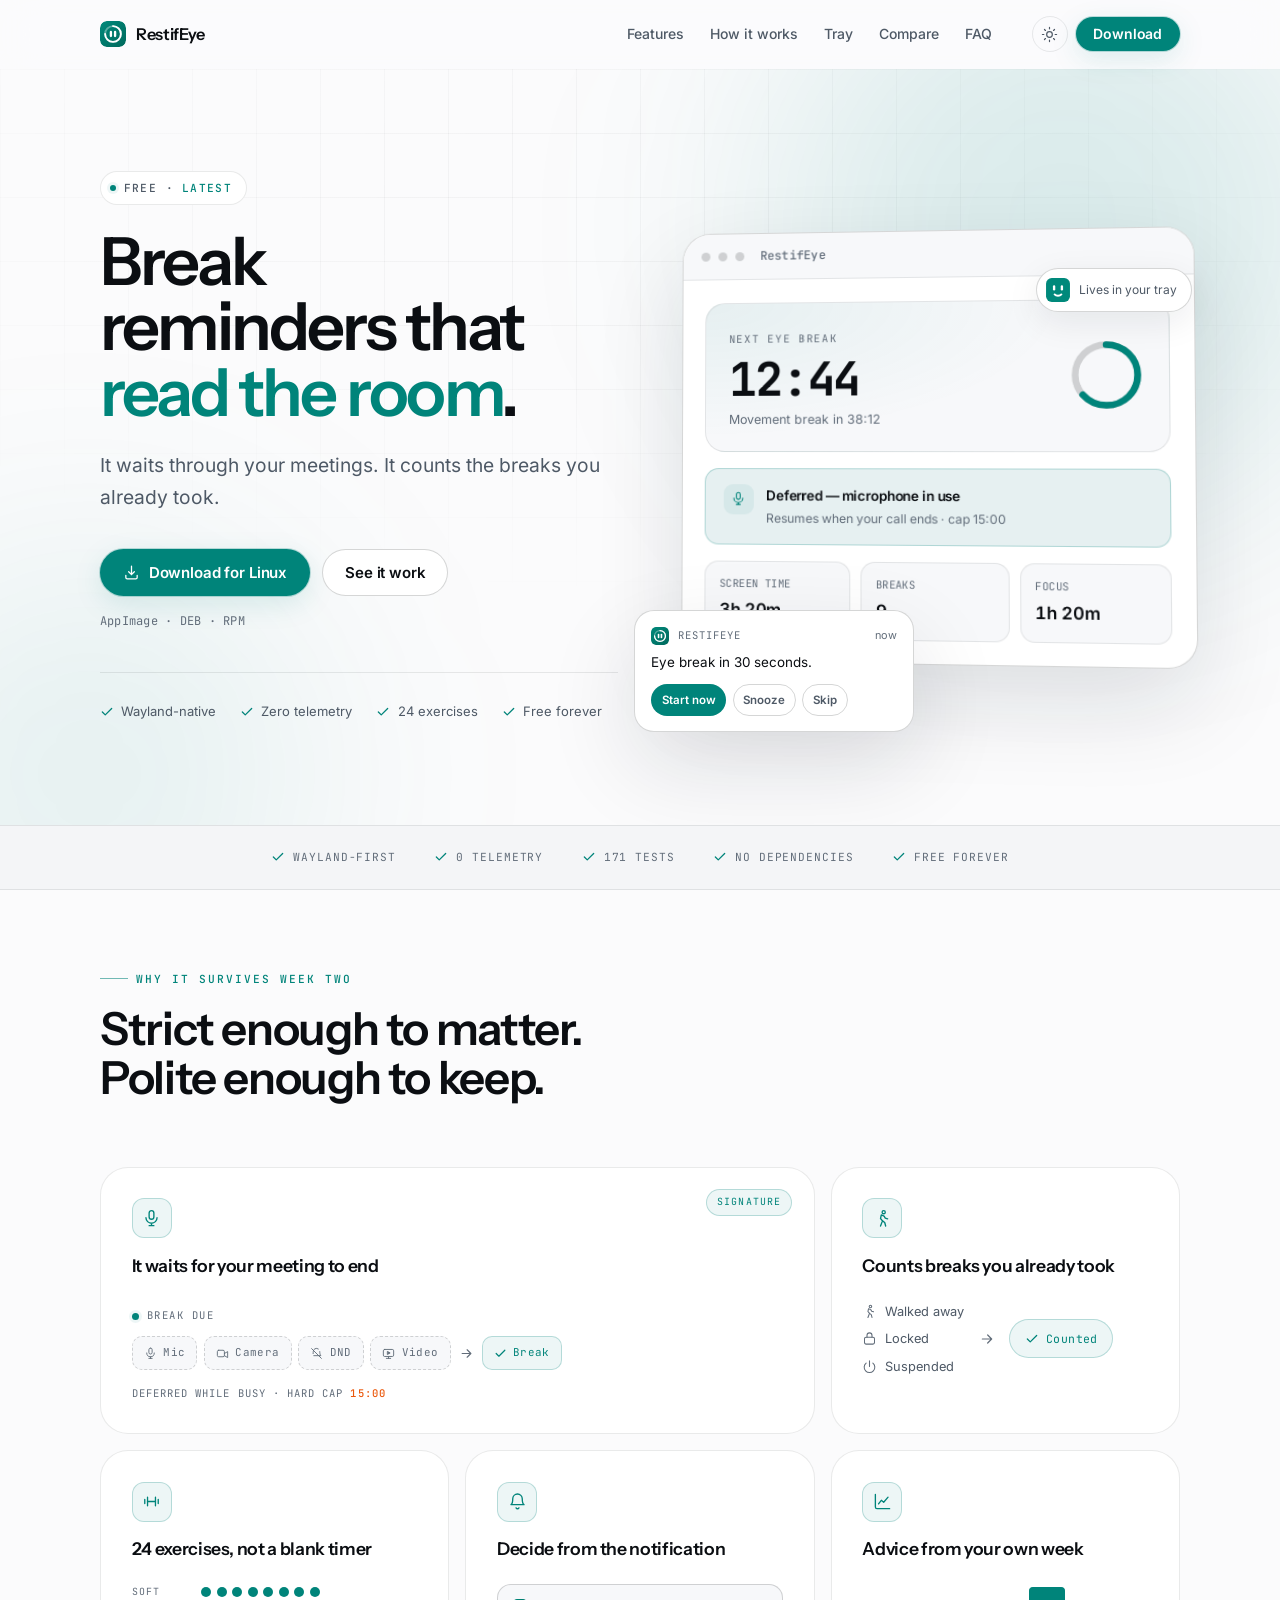
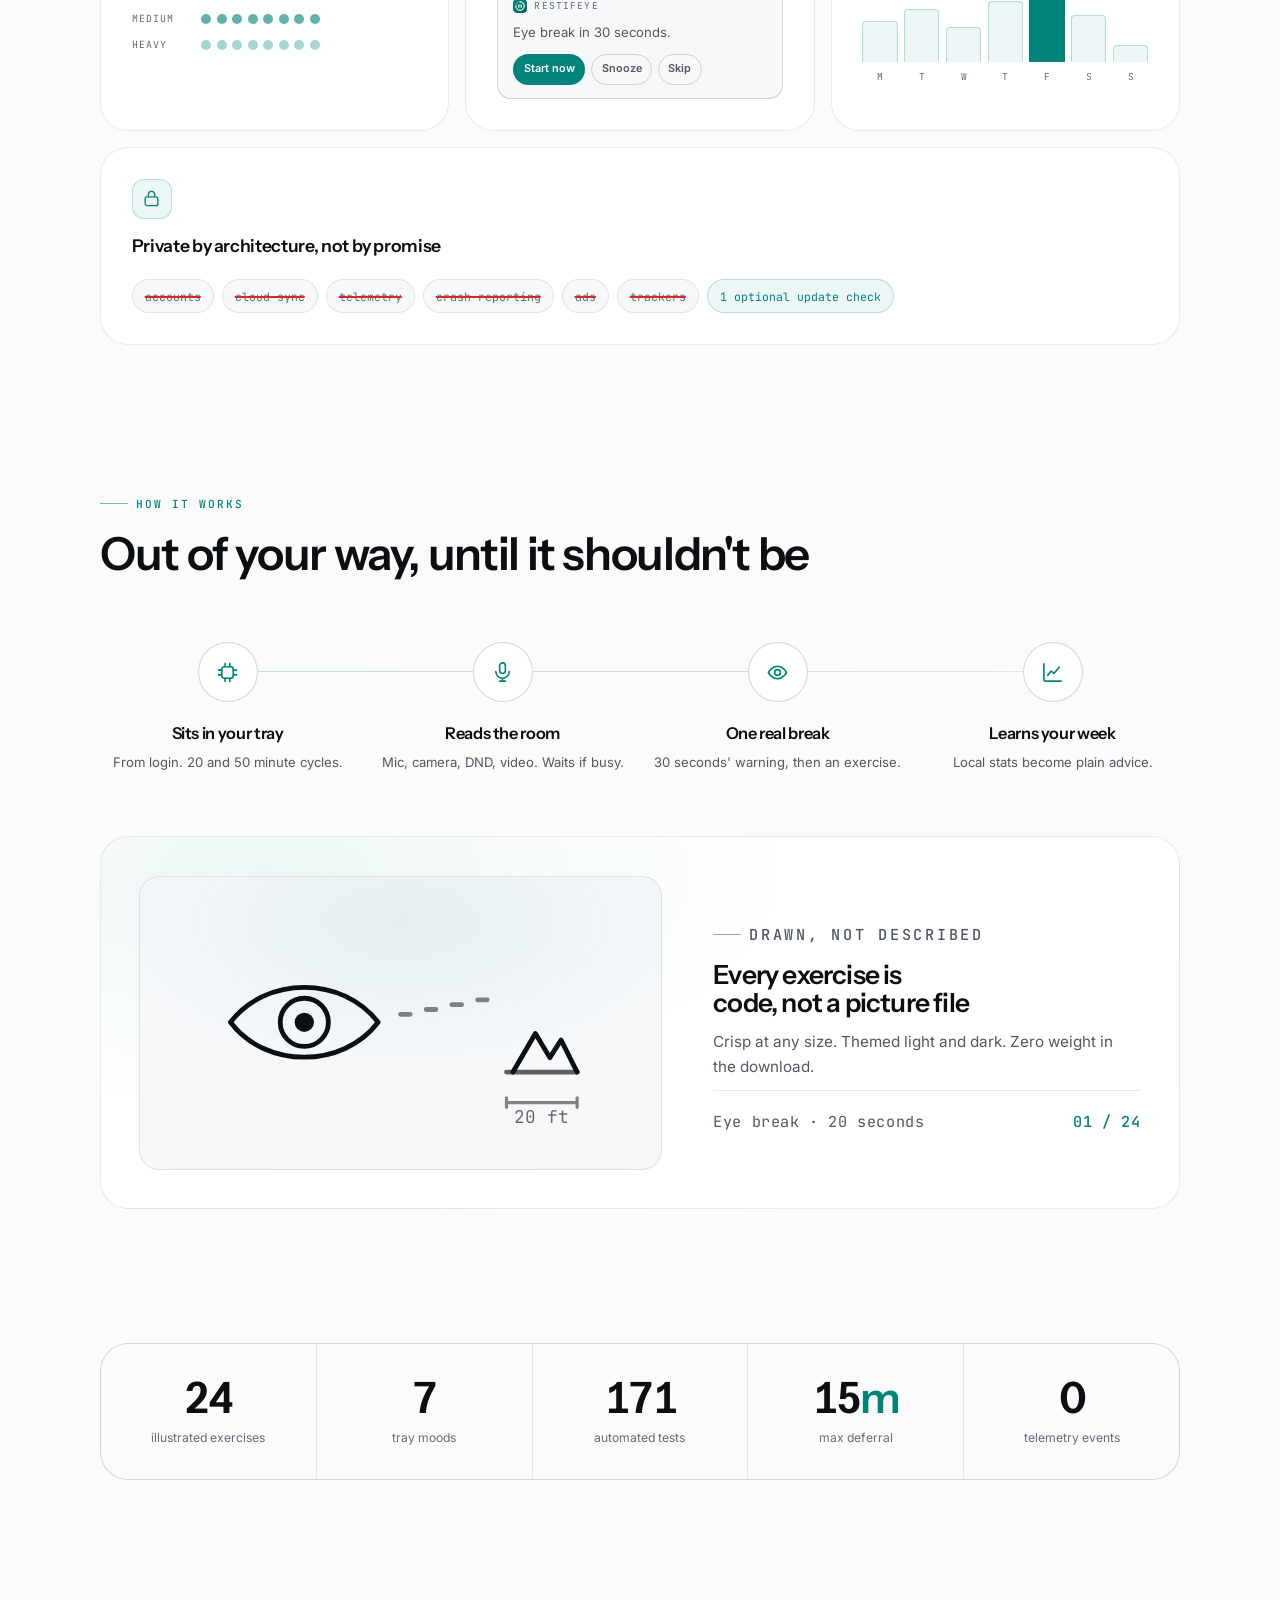
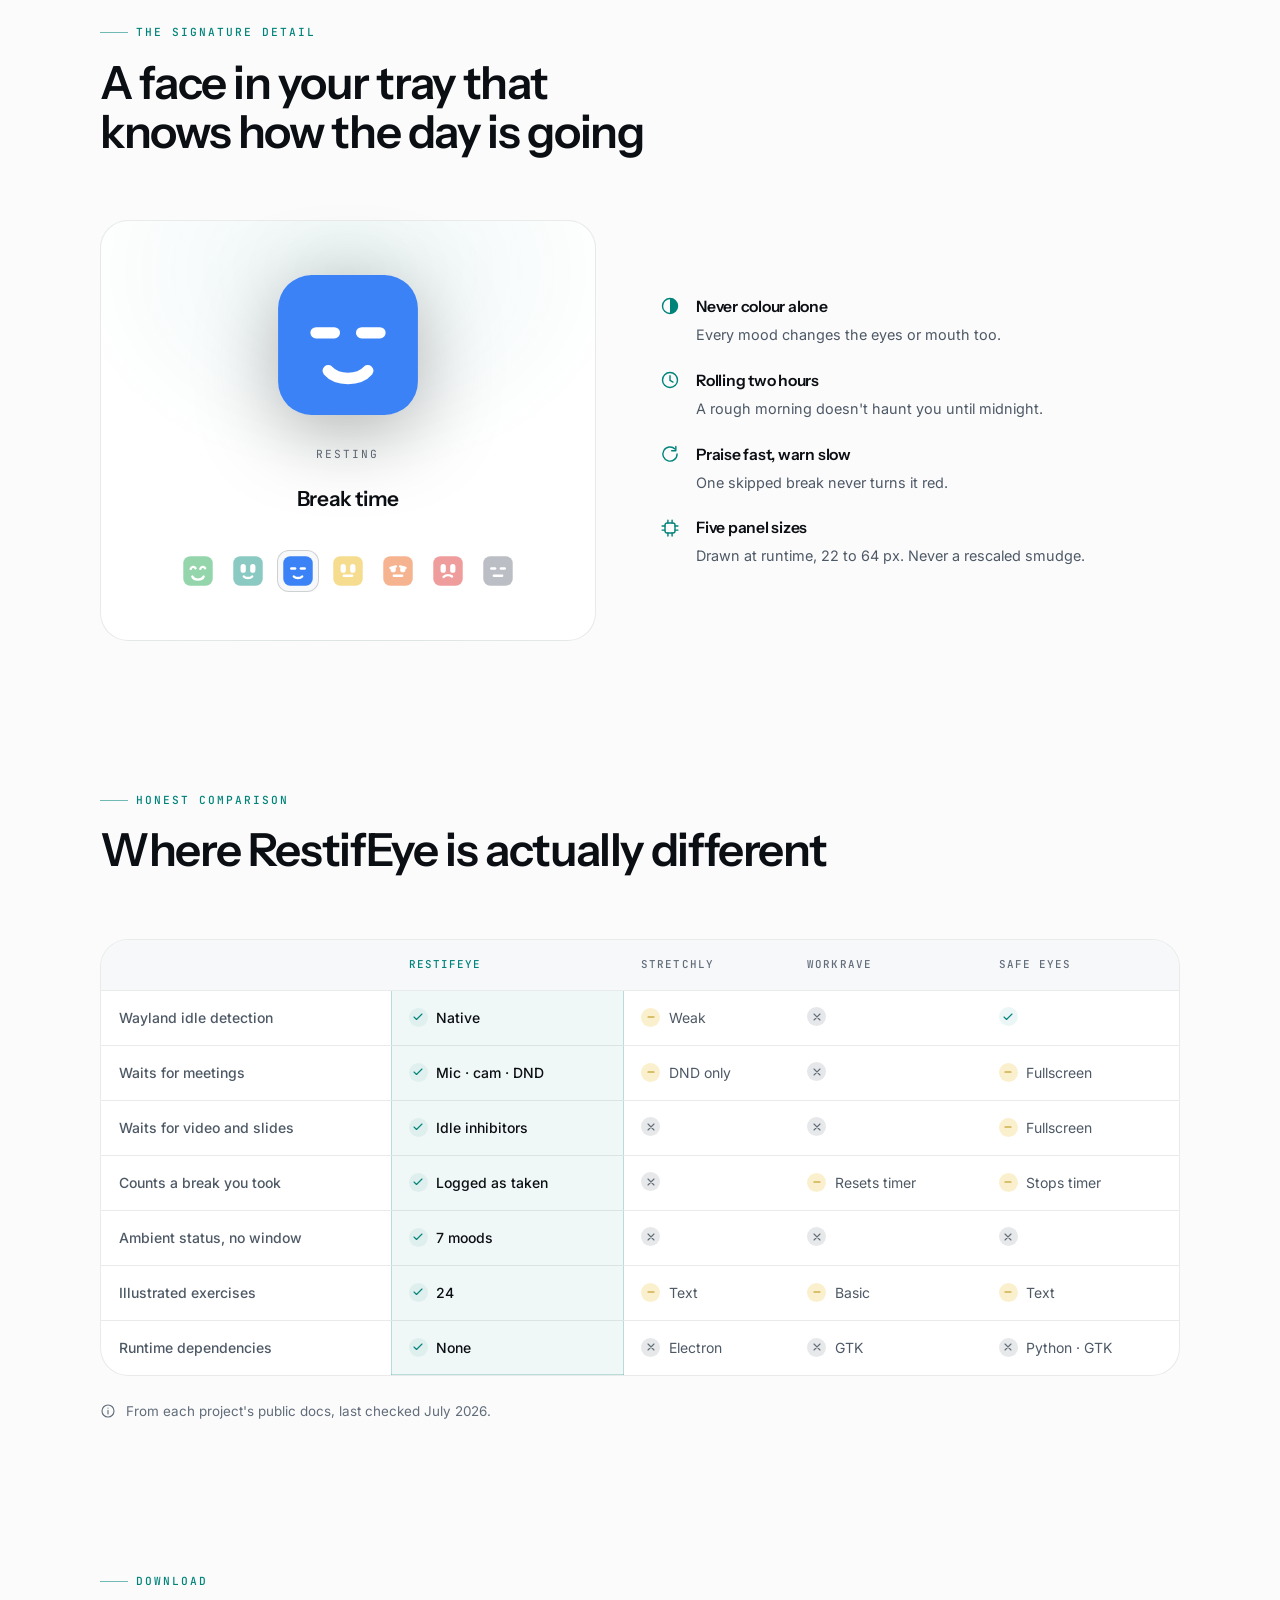
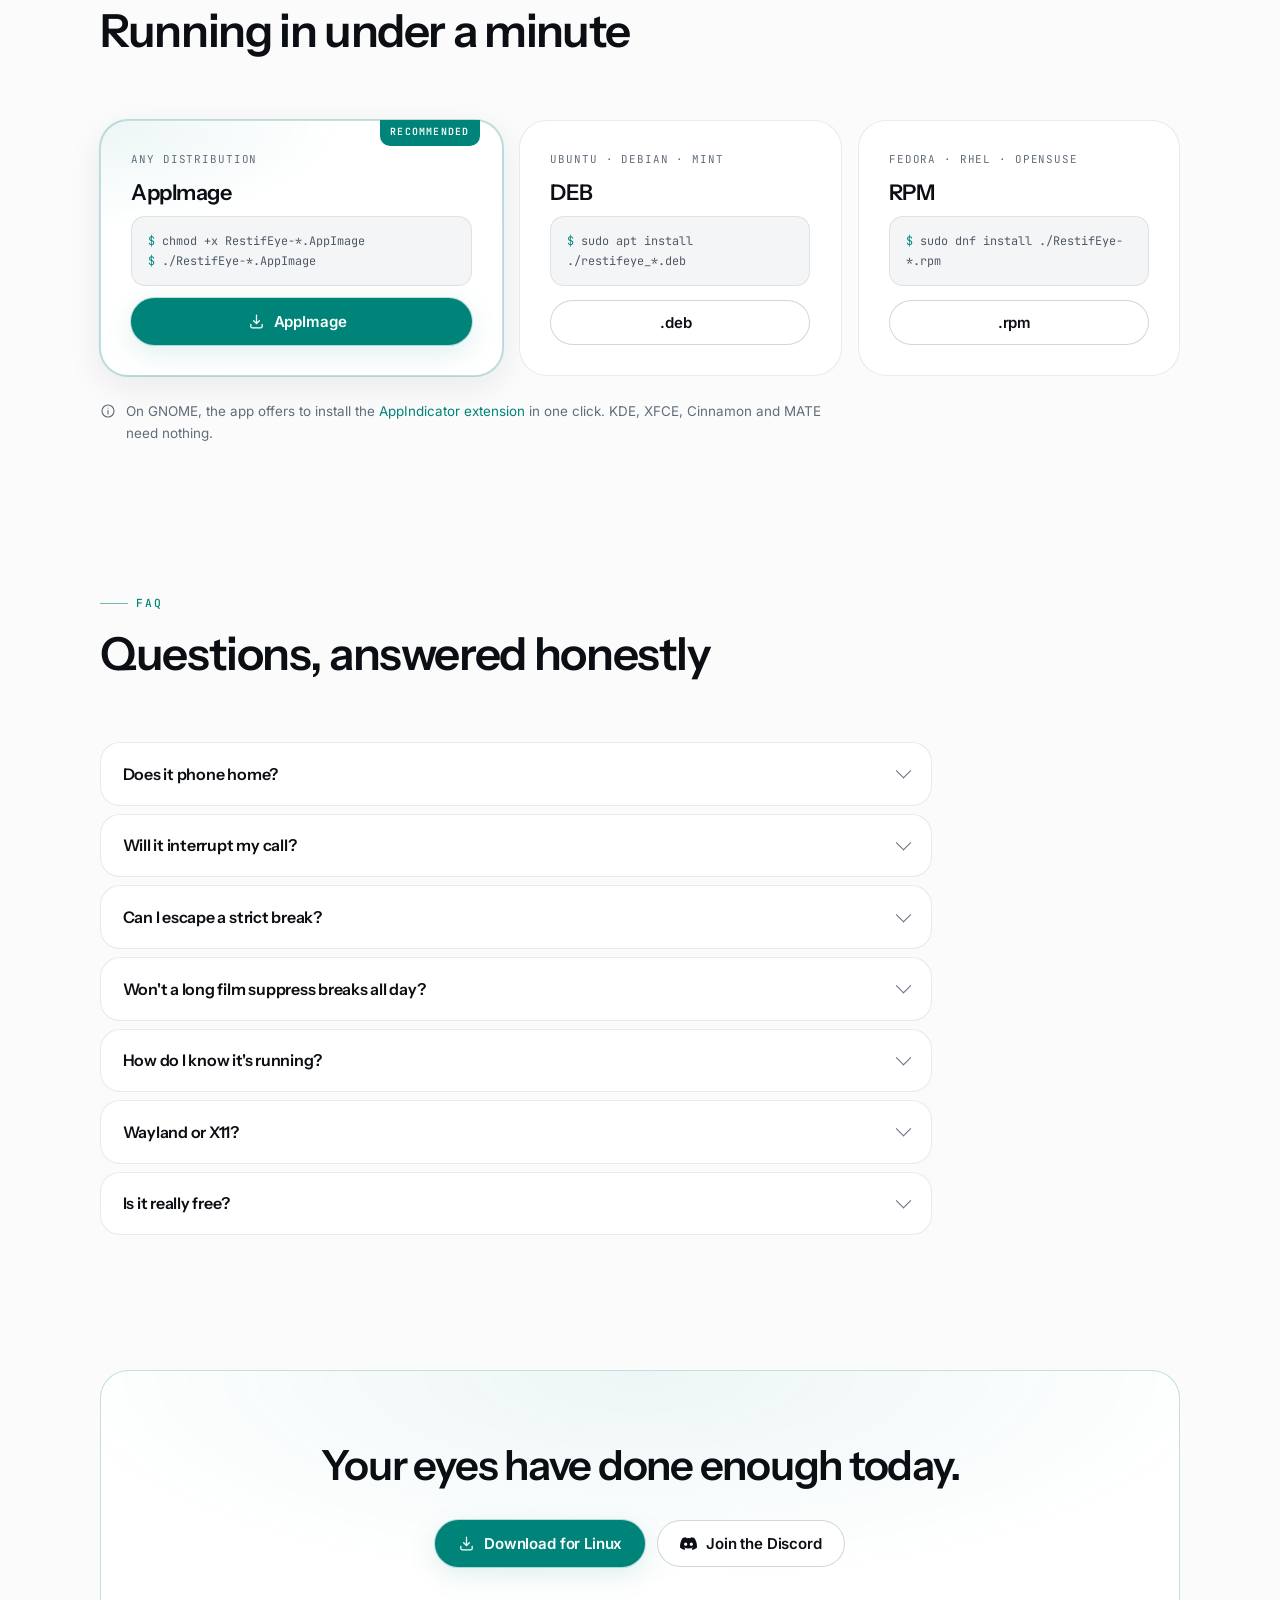
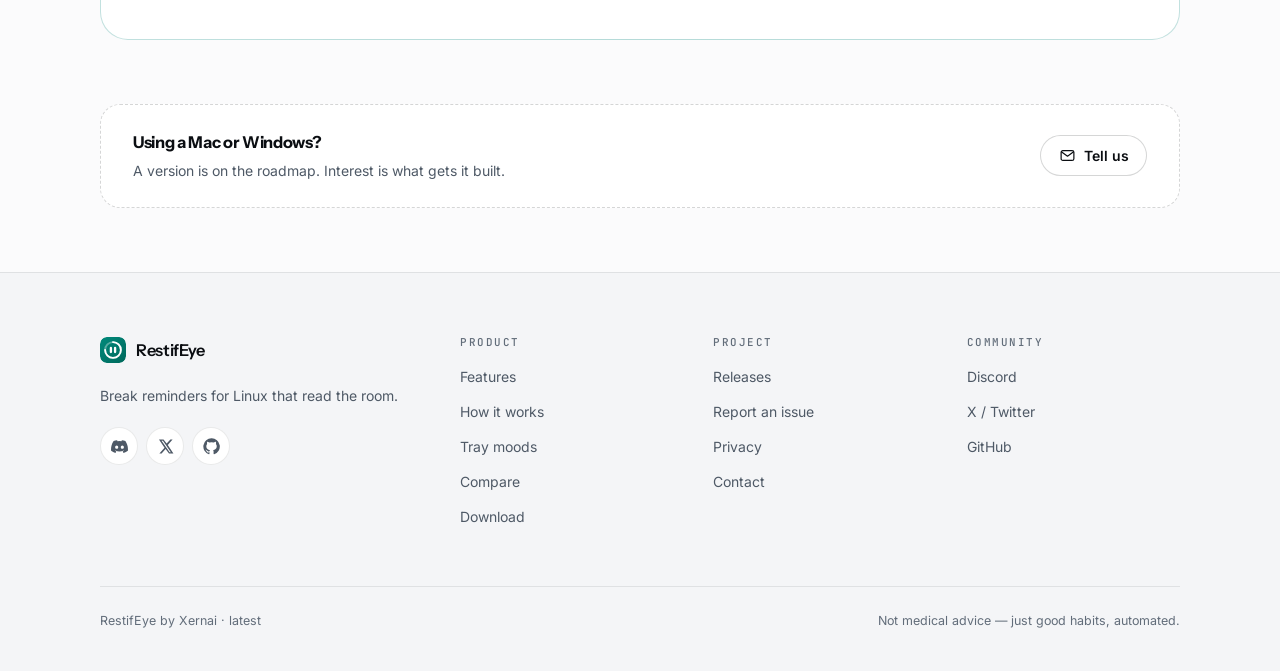
==== commit fbda78ef: "fix: update tooltips and descriptions for consistency and clarity" ====
--- a/site/index.html
+++ b/site/index.html
@@ -12,7 +12,7 @@
   <meta name="theme-color" content="#fbfbfc" media="(prefers-color-scheme: light)">
   <meta property="og:title" content="RestifEye — break reminders that read the room">
   <meta property="og:description"
-    content="Waits through meetings. Counts the breaks you already took. Free on Linux, no account, no telemetry.">
+    content="Waits through meetings. Counts the breaks you already took. Free, no account, no telemetry.">
   <meta property="og:type" content="website">
   <meta property="og:url" content="https://xern-ai.github.io/RestifEye/">
   <meta property="og:image" content="https://xern-ai.github.io/RestifEye/og.png">
@@ -222,7 +222,7 @@
     <div class="hero__glow hero__glow--b" aria-hidden="true"></div>
     <div class="shell hero__grid">
       <div class="hero__copy">
-        <span class="pill"><span class="pill__dot"></span> Free on Linux · <strong
+        <span class="pill"><span class="pill__dot"></span> Free · <strong
             class="version-badge">latest</strong></span>
         <h1>Break reminders that <span class="accent">read the room</span>.</h1>
         <p class="hero__lede">It waits through your meetings. It counts the breaks you already took.</p>
@@ -888,7 +888,7 @@
           </details>
           <details class="rv">
             <summary>Is it really free?</summary>
-            <p>Free on Linux, forever. A paid Mac and Windows build may come later.</p>
+            <p>Free, forever. A paid Mac and Windows build may come later.</p>
           </details>
         </div>
       </div>
@@ -917,7 +917,7 @@
         <div class="mac rv">
           <div>
             <b>Using a Mac or Windows?</b>
-            <p>A paid version is on the roadmap. Interest is what gets it built.</p>
+            <p>A version is on the roadmap. Interest is what gets it built.</p>
           </div>
           <a class="btn btn--ghost btn--sm" href="mailto:xernaitech@gmail.com?subject=RestifEye%20for%20Mac">
             <svg aria-hidden="true">
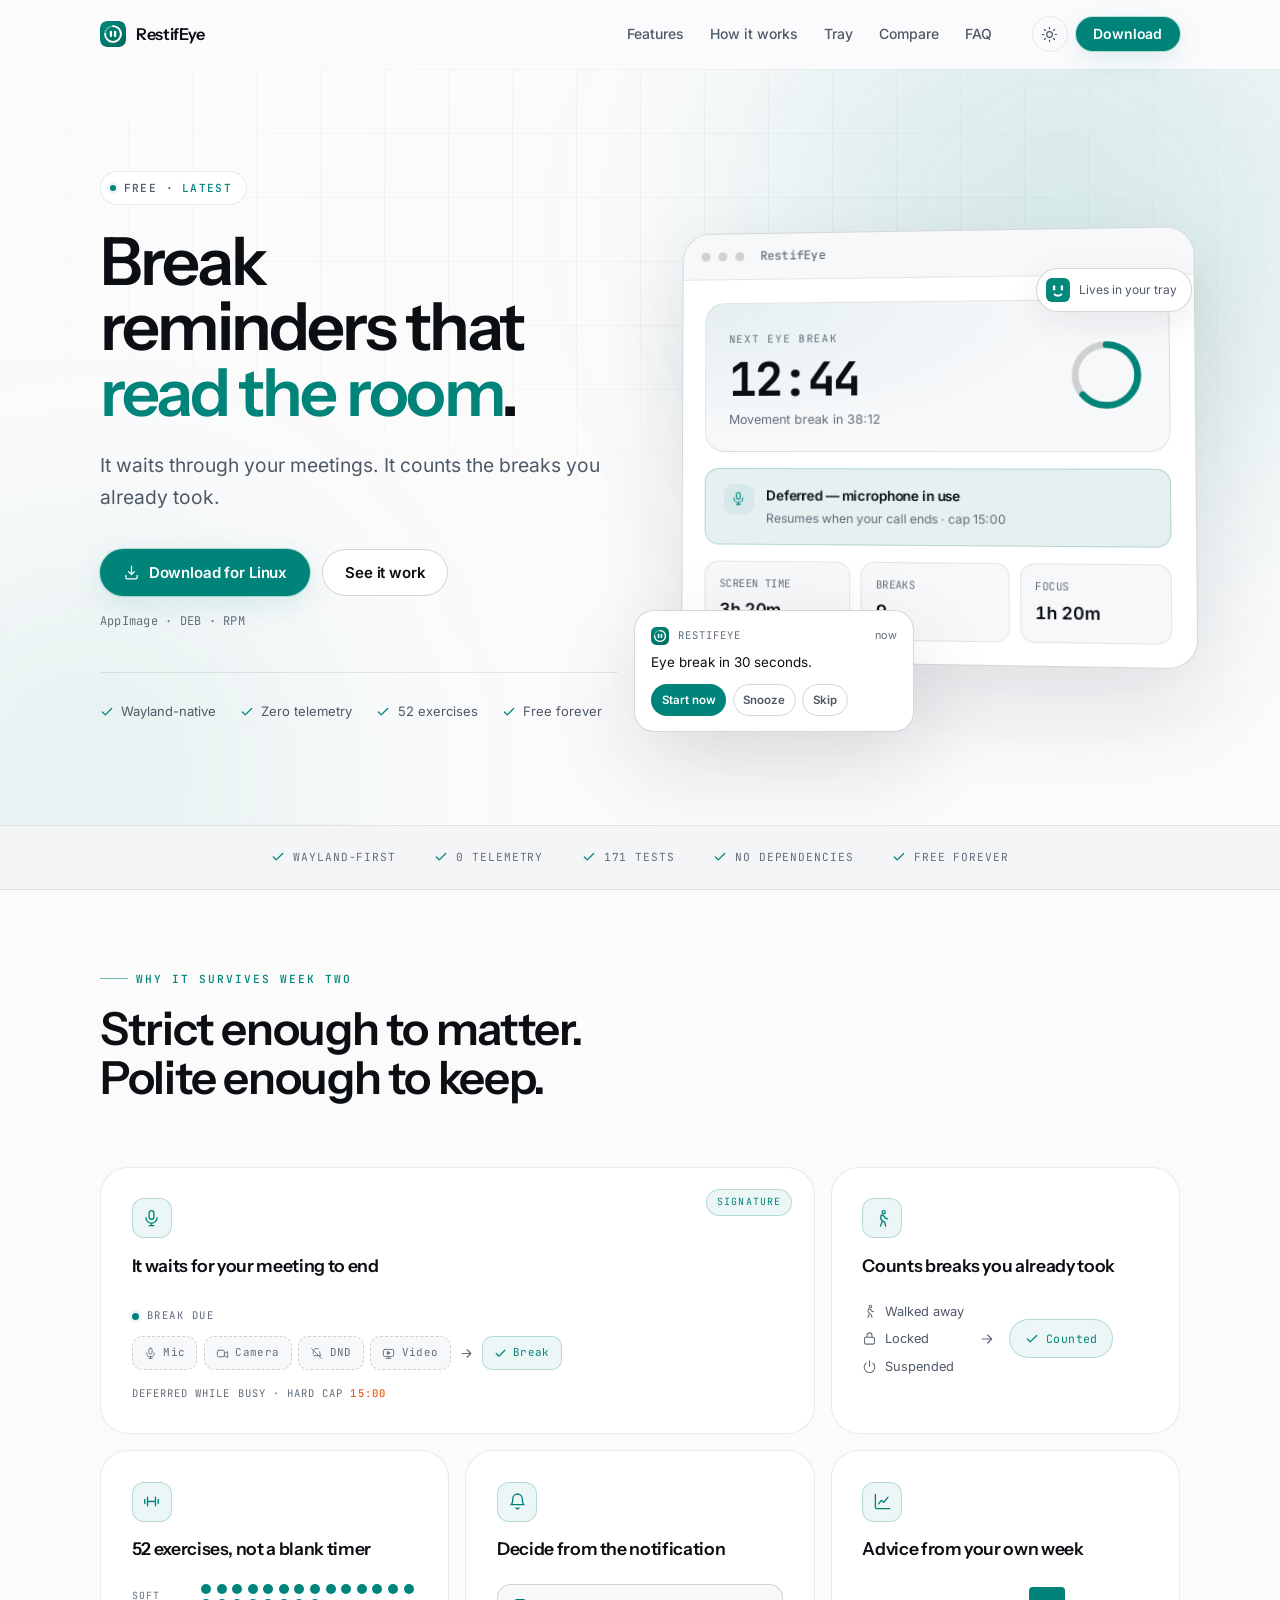
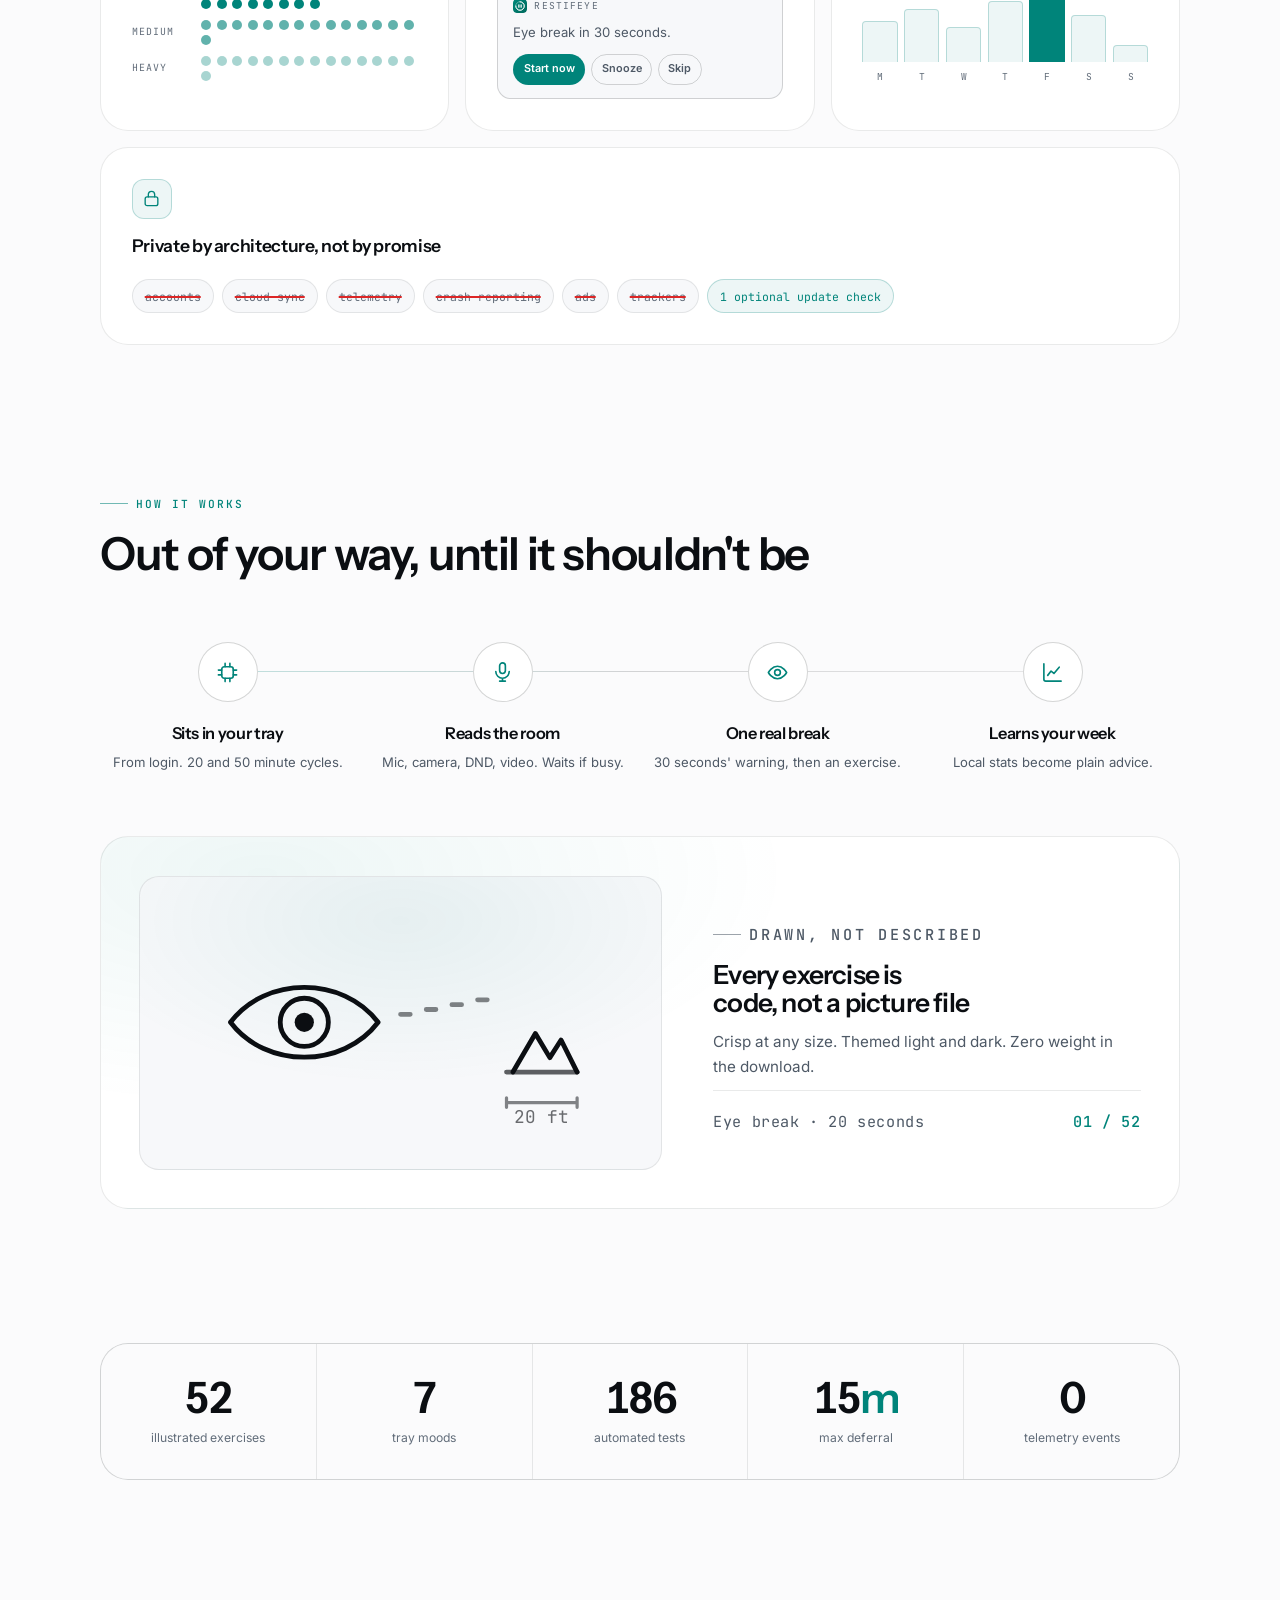
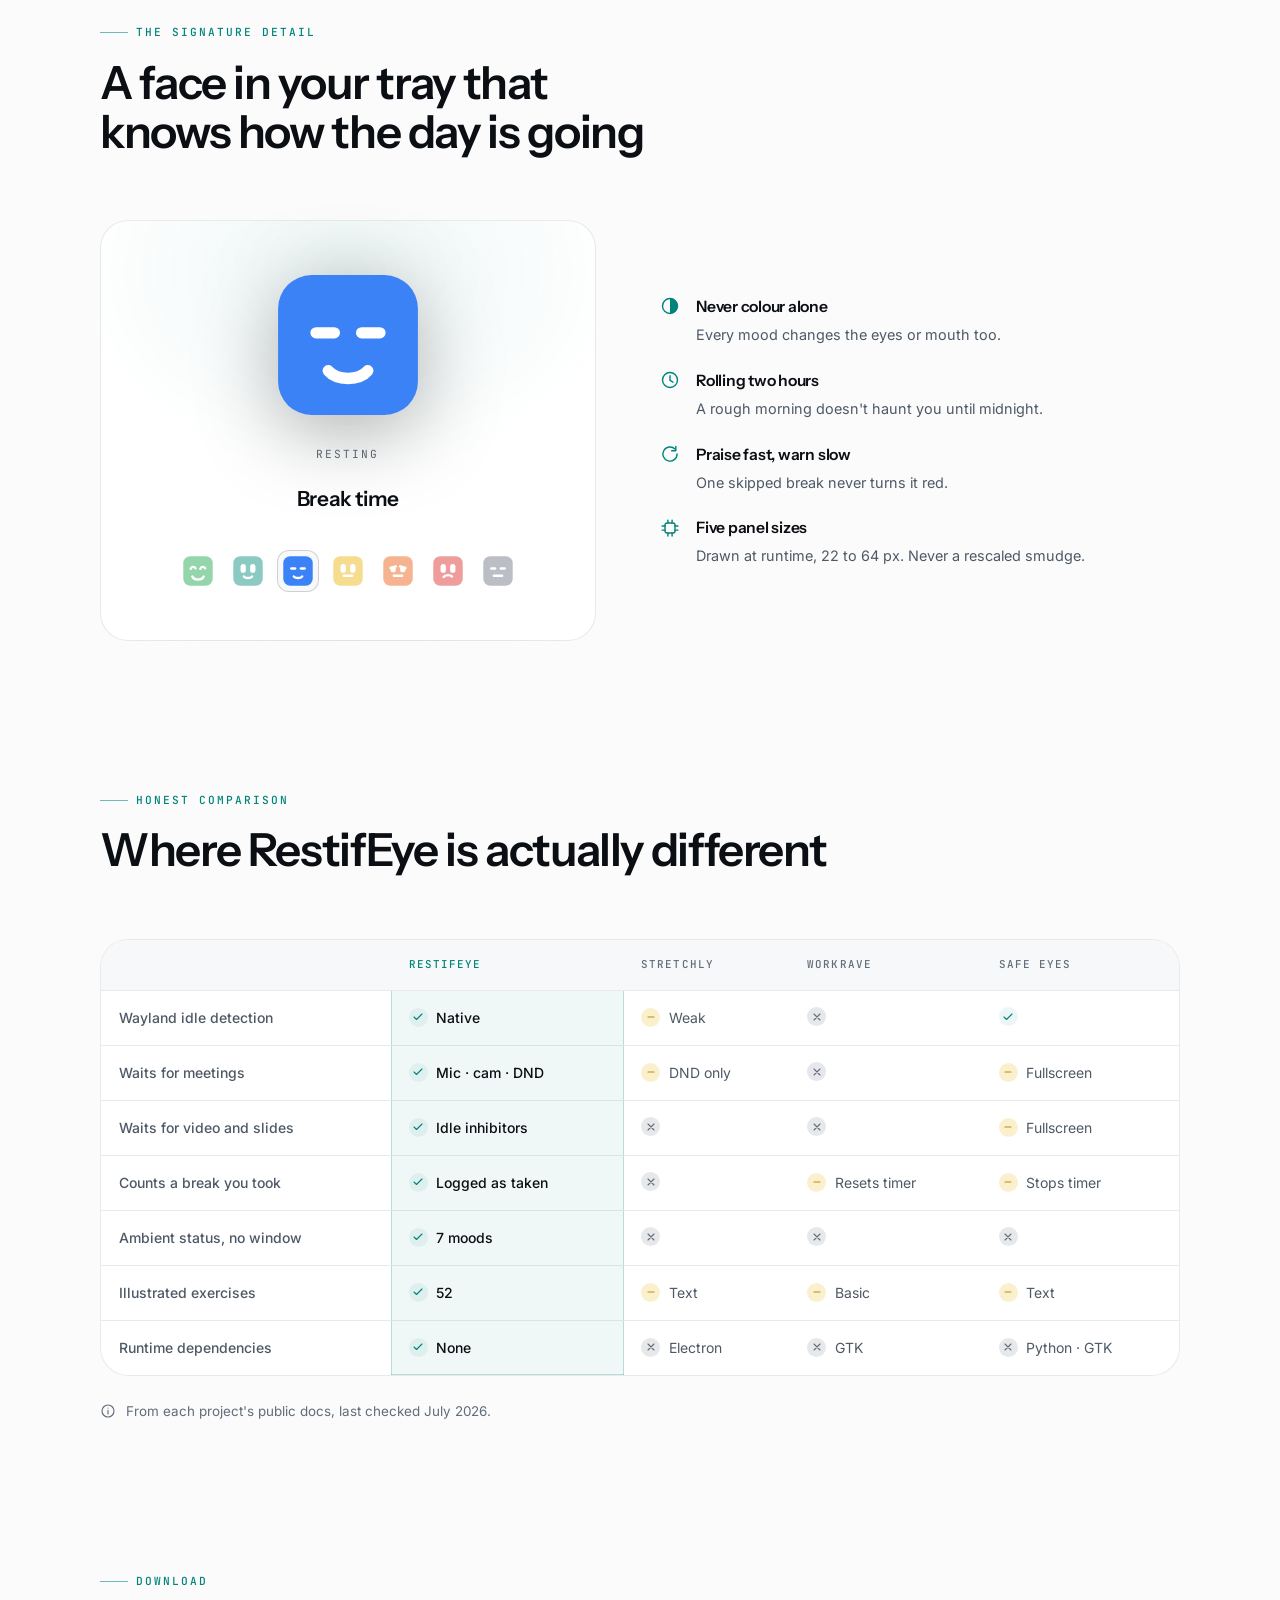
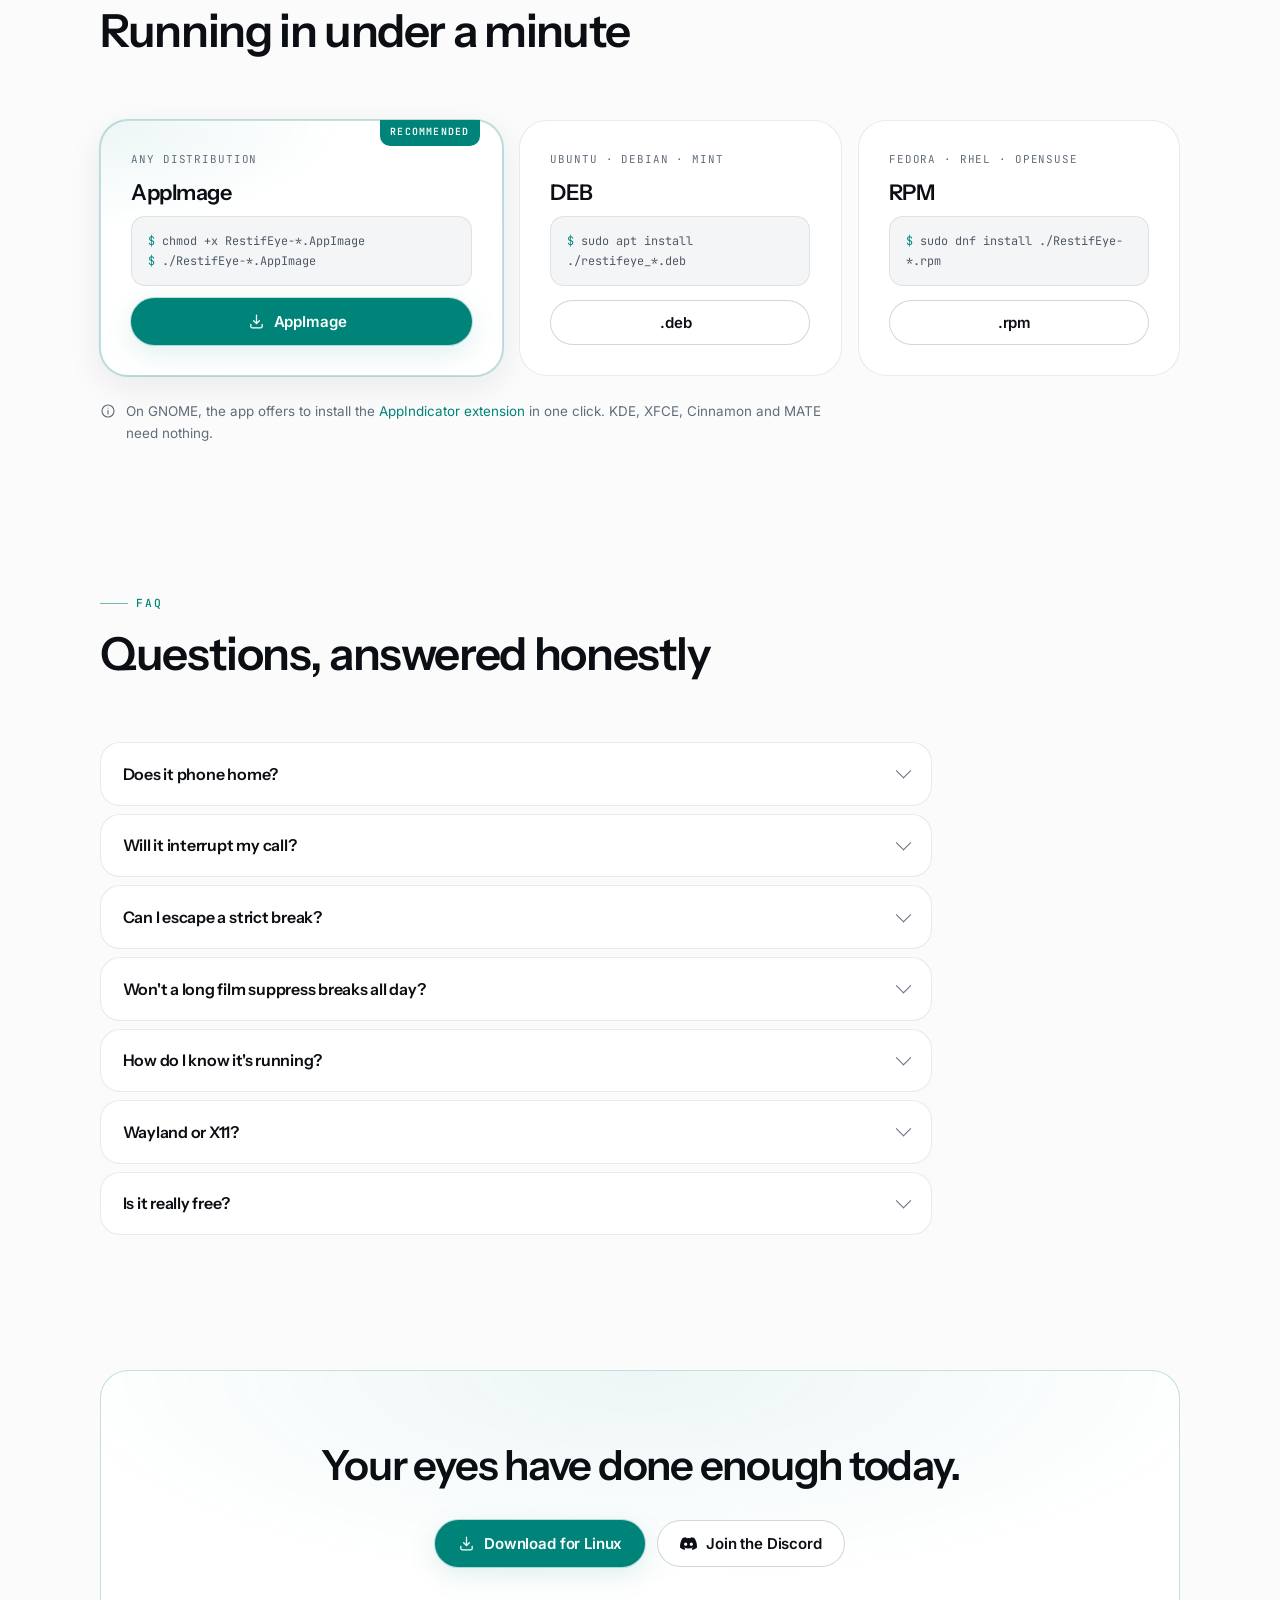
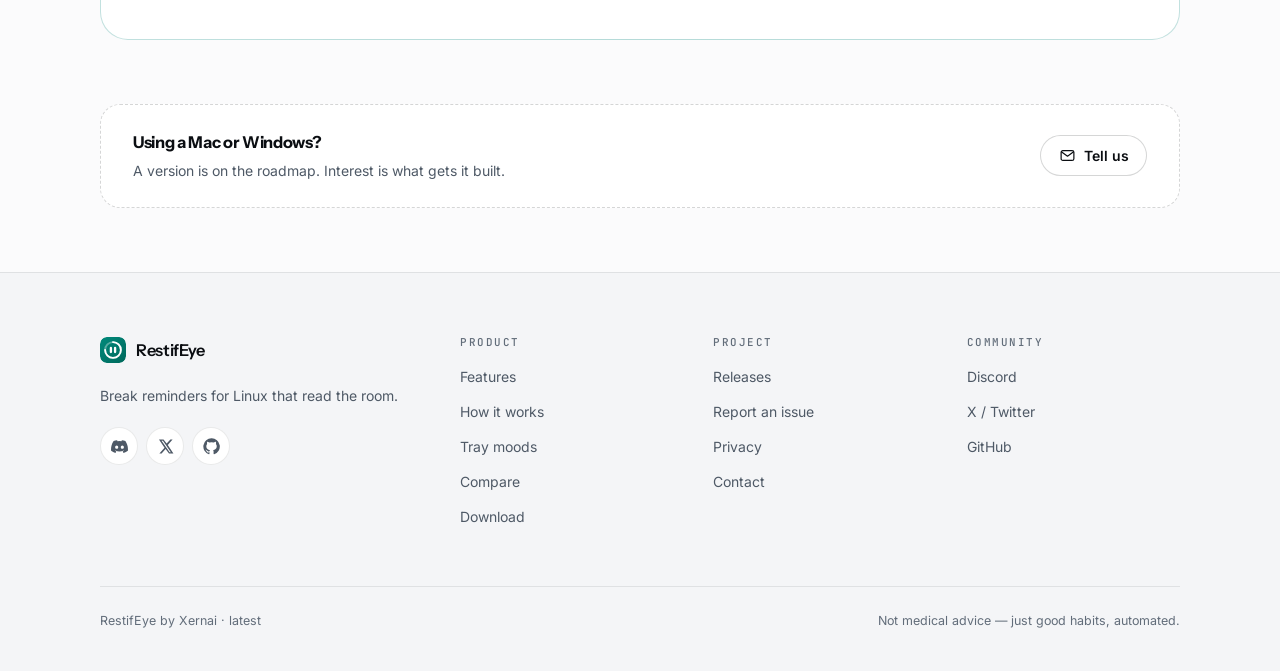
==== commit a35f2c26: "feat: grow the exercise deck from 24 to 52 with a jointed pose rig 29 new illustrated exercises: 6 f" ====
--- a/site/index.html
+++ b/site/index.html
@@ -250,7 +250,7 @@
           <li>
             <svg aria-hidden="true">
               <use href="#i-check" />
-            </svg>24 exercises
+            </svg>52 exercises
           </li>
           <li>
             <svg aria-hidden="true">
@@ -451,19 +451,19 @@
                 <use href="#i-dumbbell" />
               </svg>
             </span>
-            <h3>24 exercises, not a blank timer</h3>
+            <h3>52 exercises, not a blank timer</h3>
             <div class="tiers">
               <div class="tier">
                 <span class="tier__k">Soft</span>
-                <span class="tier__d"><i></i><i></i><i></i><i></i><i></i><i></i><i></i><i></i></span>
+                <span class="tier__d"><i></i><i></i><i></i><i></i><i></i><i></i><i></i><i></i><i></i><i></i><i></i><i></i><i></i><i></i><i></i><i></i><i></i><i></i><i></i><i></i><i></i><i></i></span>
               </div>
               <div class="tier">
                 <span class="tier__k">Medium</span>
-                <span class="tier__d"><i></i><i></i><i></i><i></i><i></i><i></i><i></i><i></i></span>
+                <span class="tier__d"><i></i><i></i><i></i><i></i><i></i><i></i><i></i><i></i><i></i><i></i><i></i><i></i><i></i><i></i><i></i></span>
               </div>
               <div class="tier">
                 <span class="tier__k">Heavy</span>
-                <span class="tier__d"><i></i><i></i><i></i><i></i><i></i><i></i><i></i><i></i></span>
+                <span class="tier__d"><i></i><i></i><i></i><i></i><i></i><i></i><i></i><i></i><i></i><i></i><i></i><i></i><i></i><i></i><i></i></span>
               </div>
             </div>
           </article>
@@ -586,7 +586,7 @@
             <p class="eyebrow">Drawn, not described</p>
             <h3>Every exercise is code, not a picture file</h3>
             <p>Crisp at any size. Themed light and dark. Zero weight in the download.</p>
-            <p class="exercise__cap"><span>Eye break · 20 seconds</span><b>01 / 24</b></p>
+            <p class="exercise__cap"><span>Eye break · 20 seconds</span><b>01 / 52</b></p>
           </div>
         </div>
       </div>
@@ -595,9 +595,9 @@
     <section class="section section--tight">
       <div class="shell">
         <div class="metrics rv">
-          <div class="metric"><b>24</b><small>illustrated exercises</small></div>
+          <div class="metric"><b>52</b><small>illustrated exercises</small></div>
           <div class="metric"><b>7</b><small>tray moods</small></div>
-          <div class="metric"><b>171</b><small>automated tests</small></div>
+          <div class="metric"><b>186</b><small>automated tests</small></div>
           <div class="metric"><b>15<em>m</em></b><small>max deferral</small></div>
           <div class="metric"><b>0</b><small>telemetry events</small></div>
         </div>
@@ -760,7 +760,7 @@
                 <th scope="row">Illustrated exercises</th>
                 <td class="us"><span class="v"><i class="v-i v-yes"><svg>
                         <use href="#i-check" />
-                      </svg></i>24</span></td>
+                      </svg></i>52</span></td>
                 <td><span class="v"><i class="v-i v-part"><svg>
                         <use href="#i-dash" />
                       </svg></i>Text</span></td>
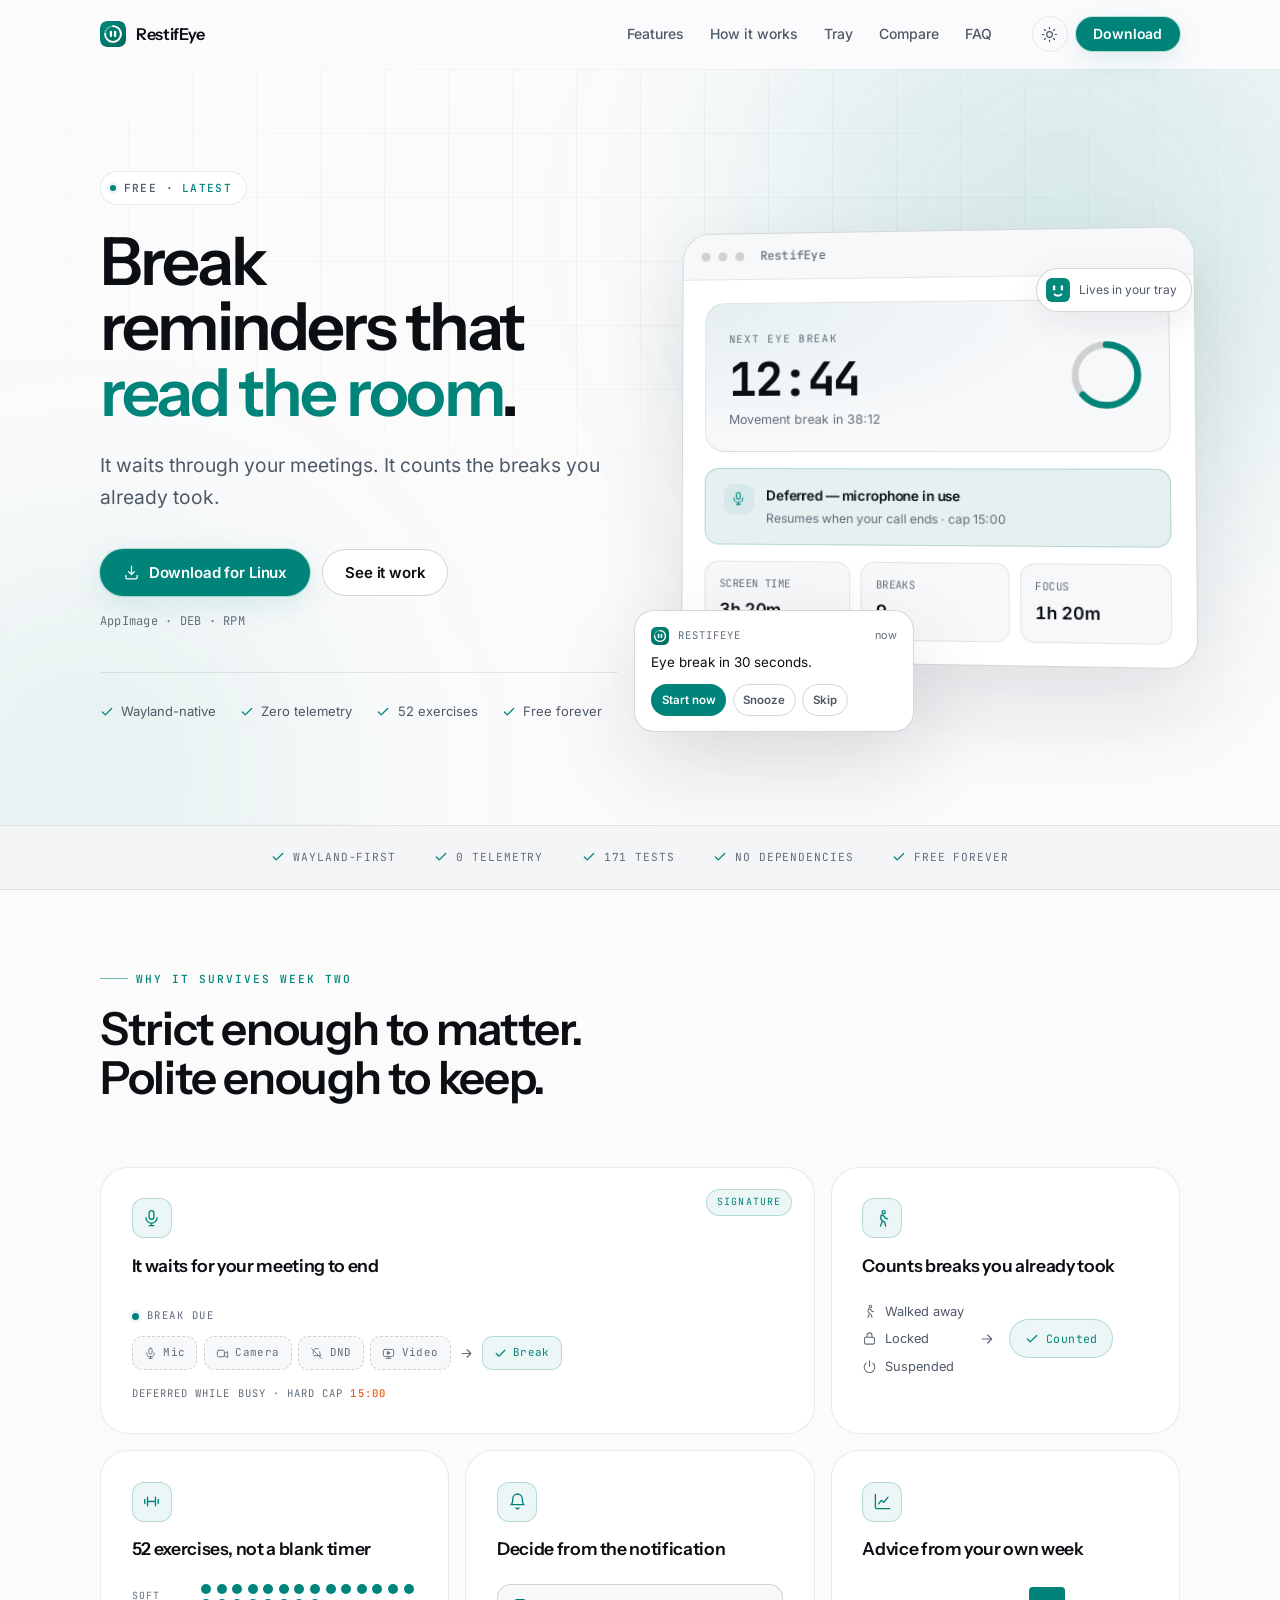
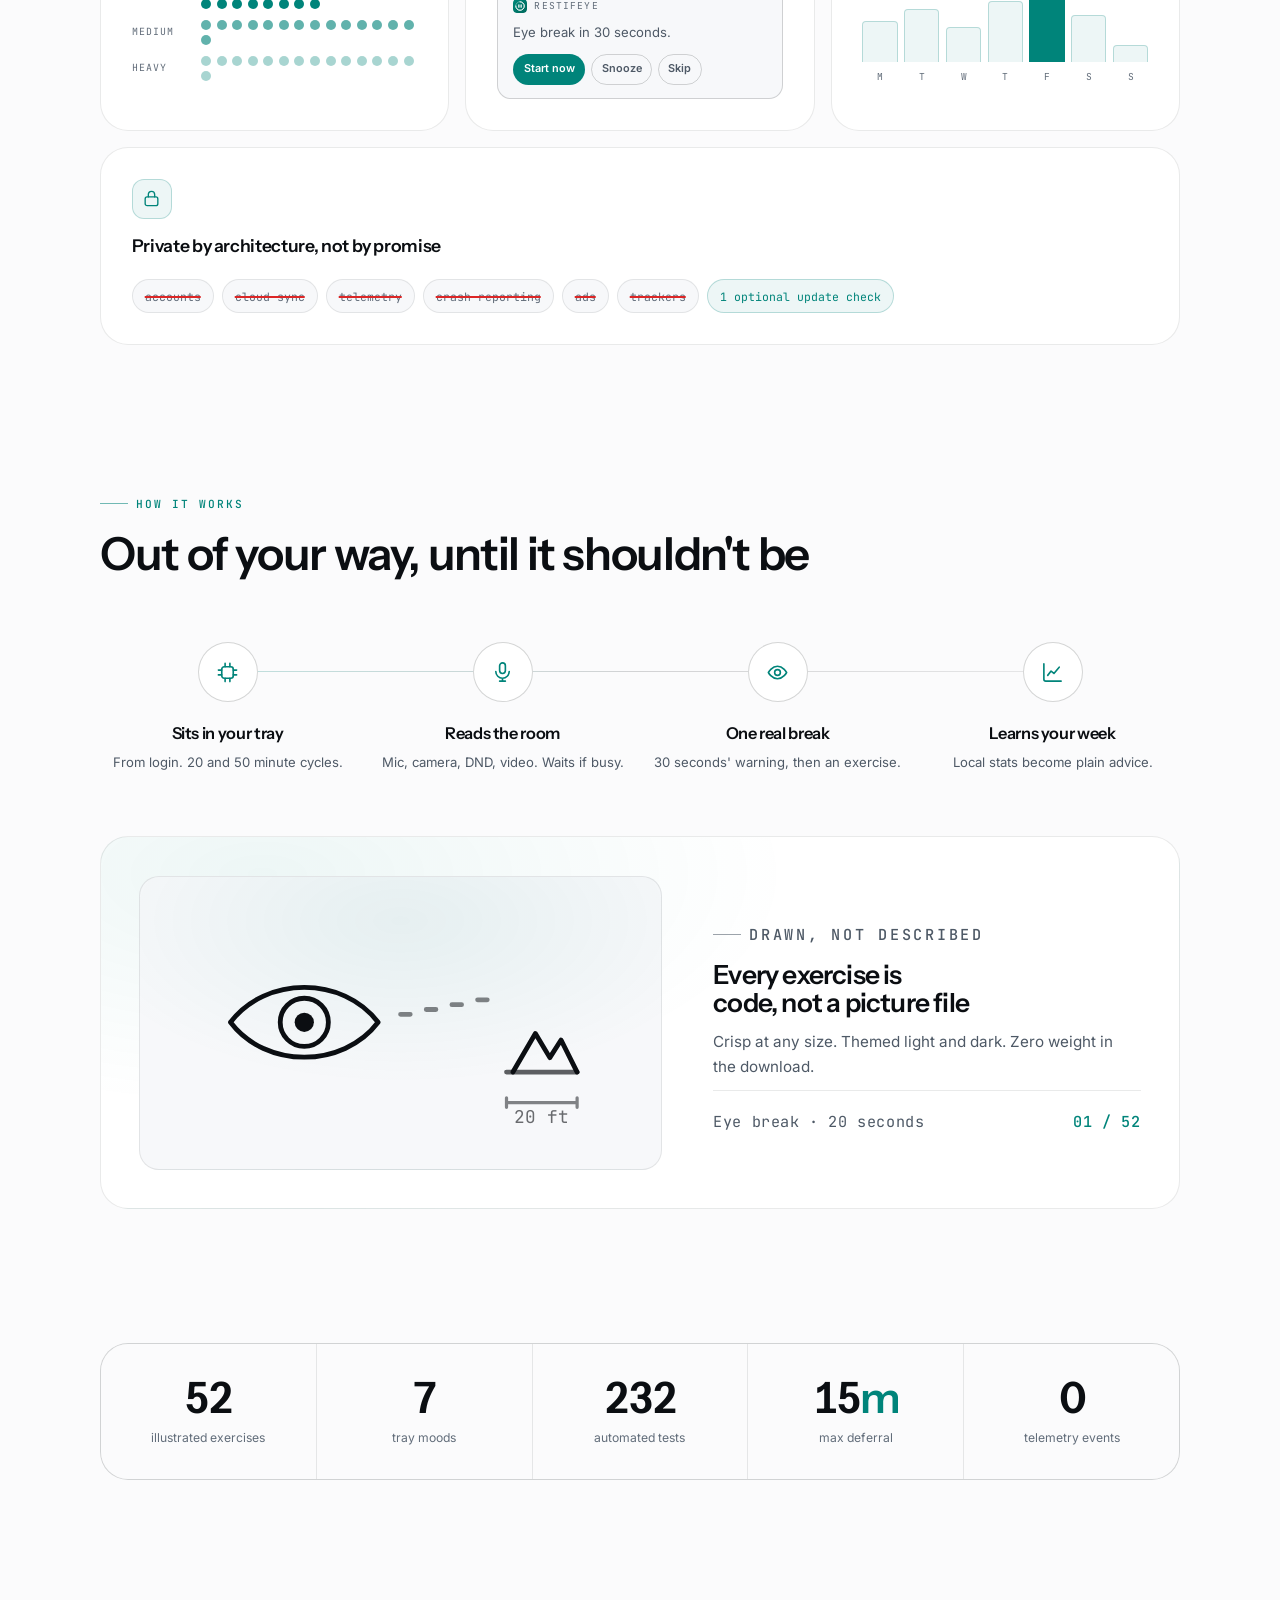
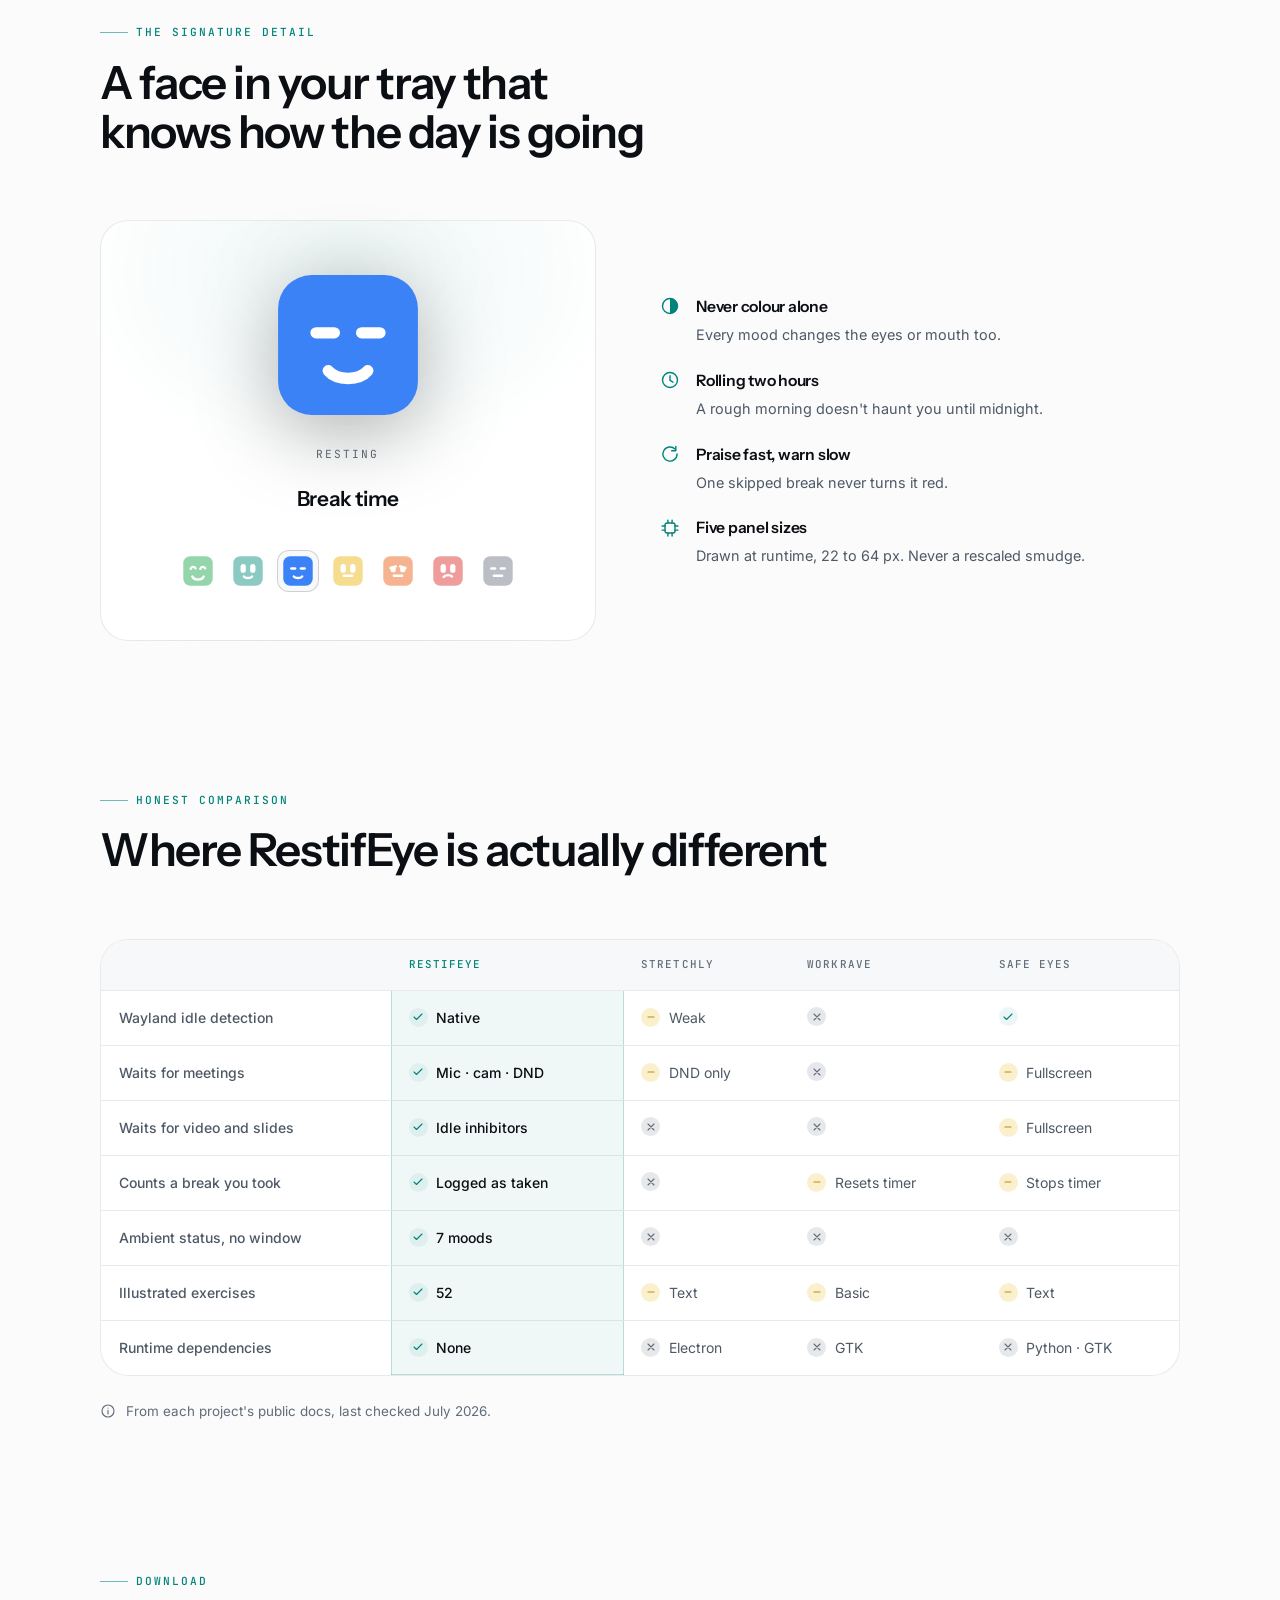
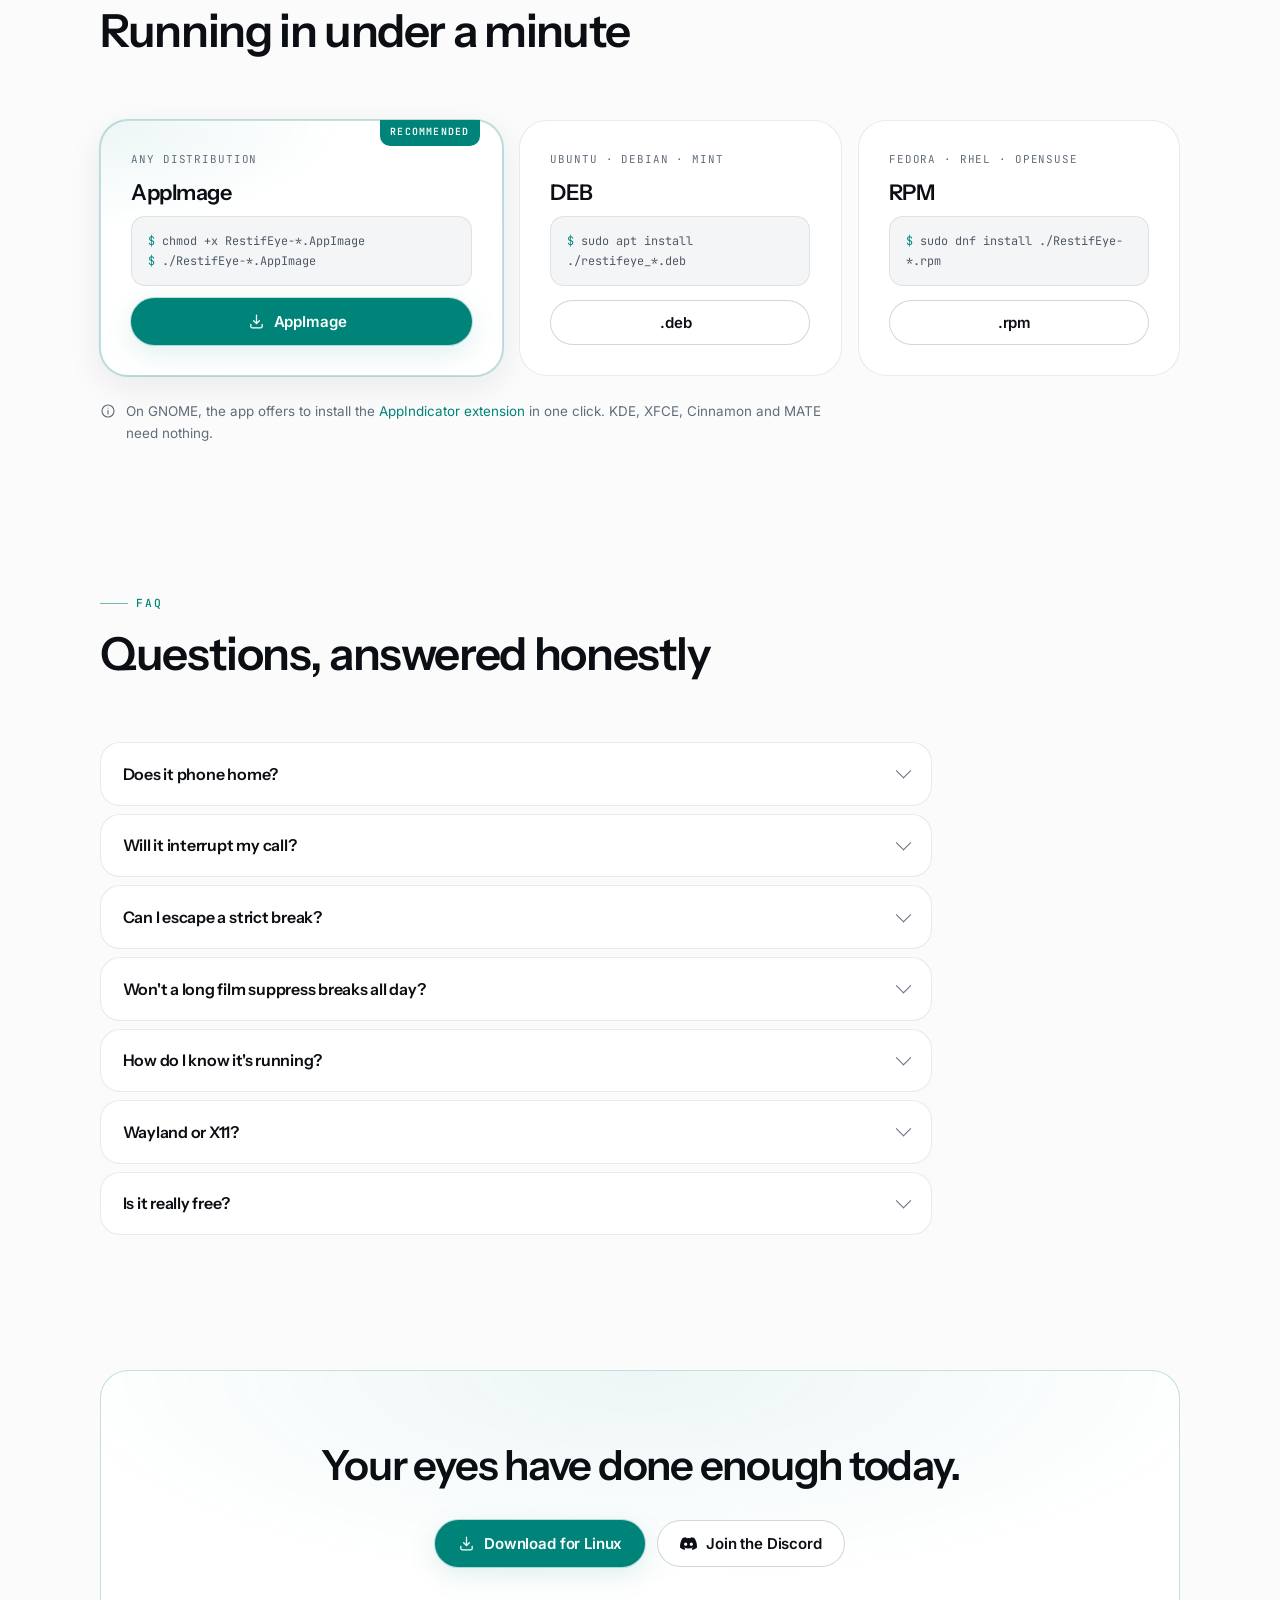
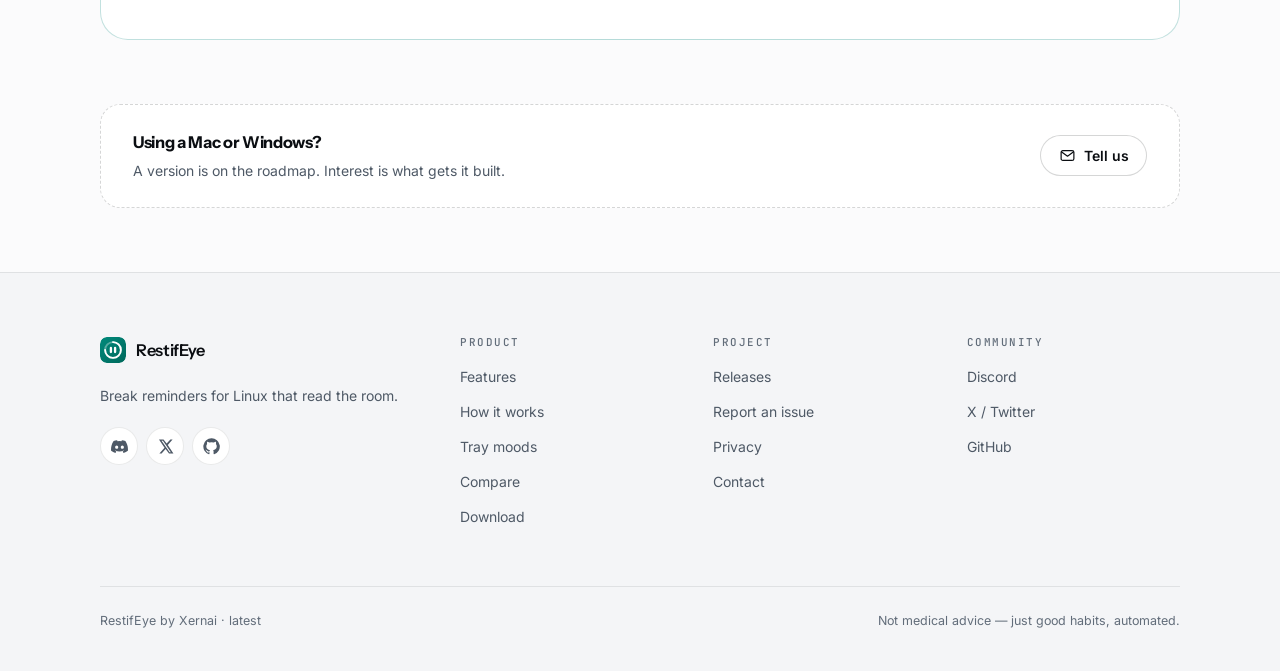
==== commit f3e94c0b: "feat: score the period, chart what changed, and widen the advice rules Analytics said what the avera" ====
--- a/site/index.html
+++ b/site/index.html
@@ -597,7 +597,7 @@
         <div class="metrics rv">
           <div class="metric"><b>52</b><small>illustrated exercises</small></div>
           <div class="metric"><b>7</b><small>tray moods</small></div>
-          <div class="metric"><b>186</b><small>automated tests</small></div>
+          <div class="metric"><b>232</b><small>automated tests</small></div>
           <div class="metric"><b>15<em>m</em></b><small>max deferral</small></div>
           <div class="metric"><b>0</b><small>telemetry events</small></div>
         </div>
